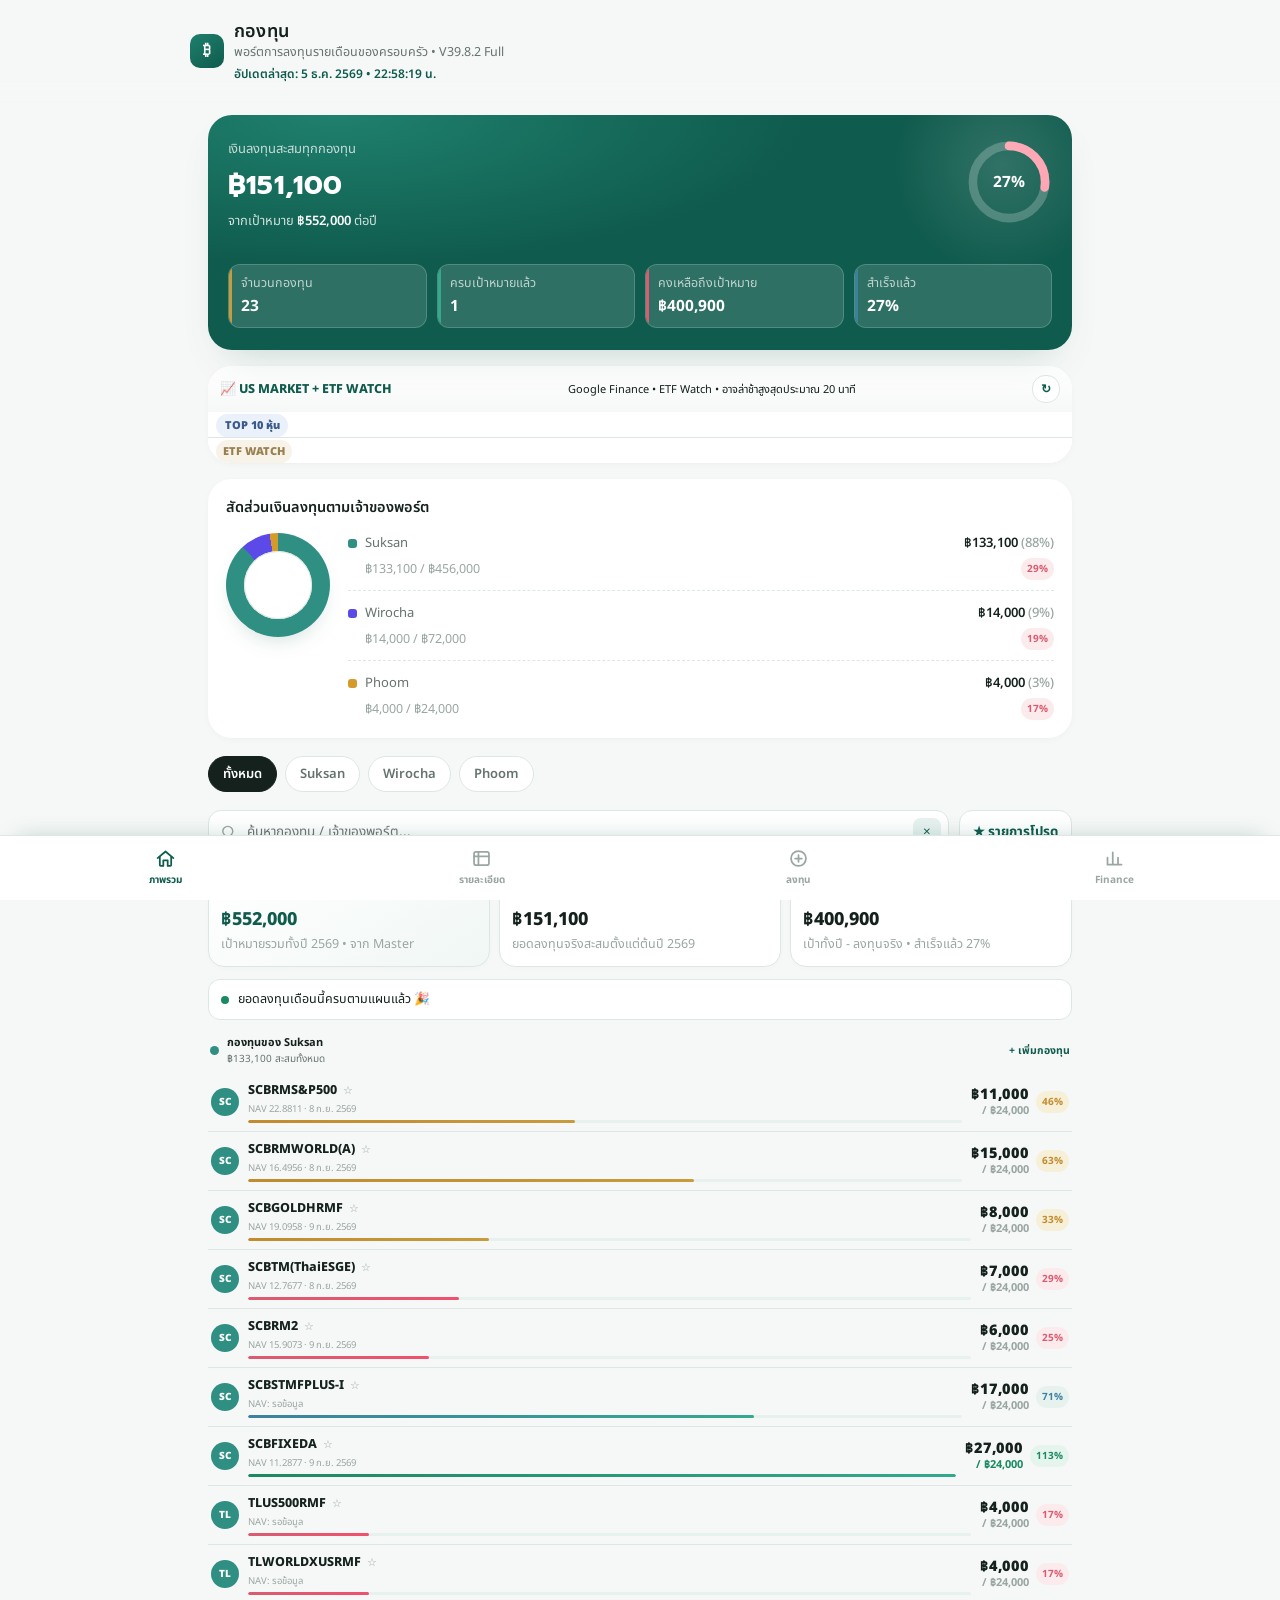
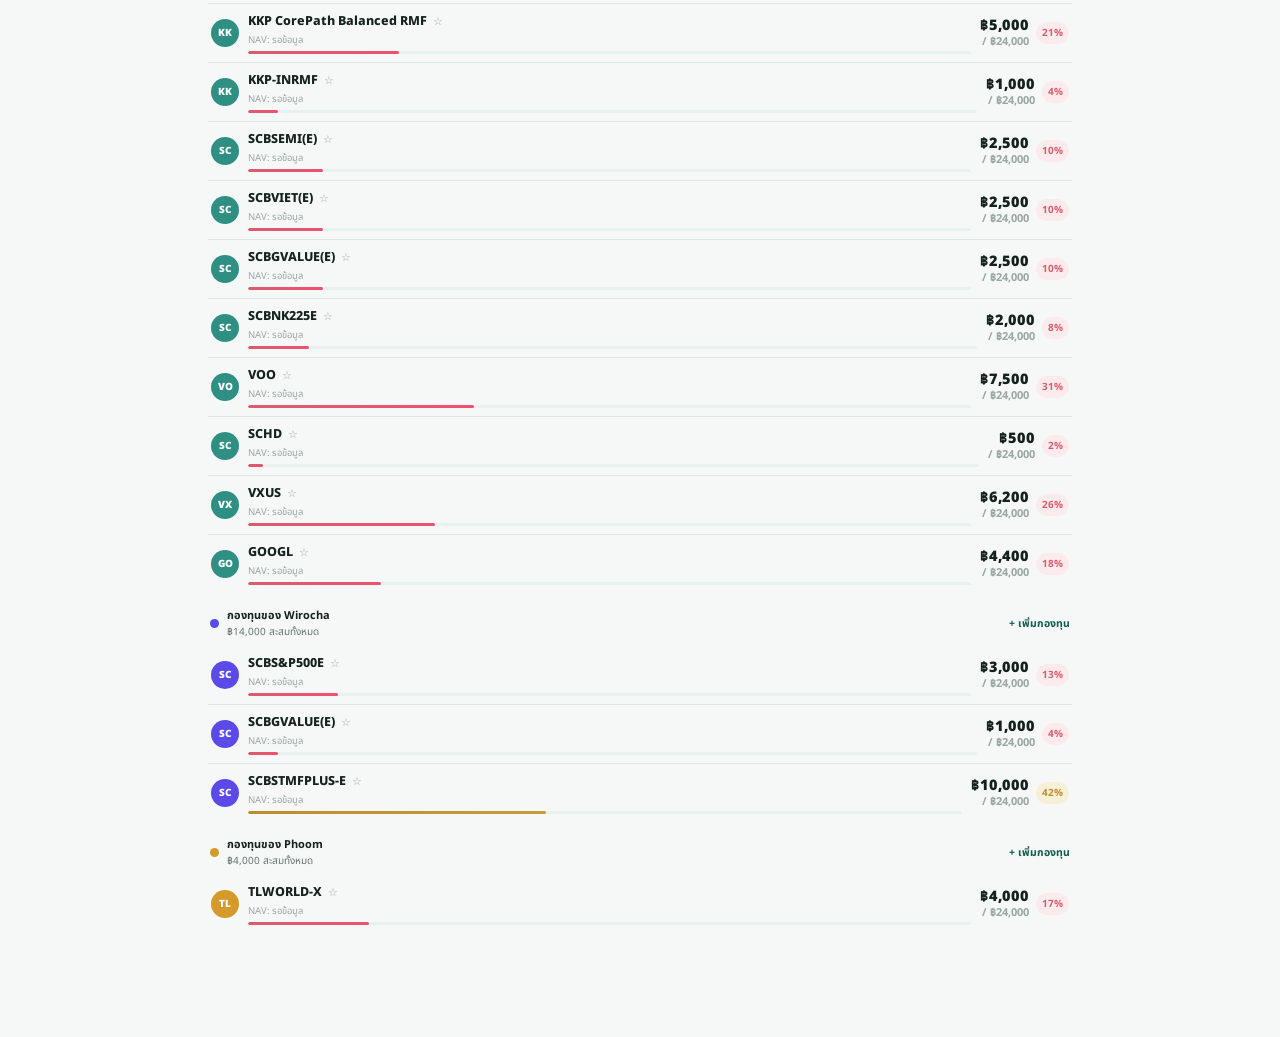
==== index.html @ d5d7ce83 "Add files via upload" ====
<!DOCTYPE html>
<html lang="th">
<head>
<meta charset="UTF-8">
<meta name="viewport" content="width=device-width, initial-scale=1, viewport-fit=cover">
<title>My Family Funds — DCA Portfolio V22</title>
<meta name="theme-color" content="#0F5B4D">
<link rel="manifest" href="manifest.json">
<link rel="apple-touch-icon" href="icon-192.png">
<link rel="icon" href="icon-192.png">
<link rel="preconnect" href="https://fonts.googleapis.com">
<link href="https://fonts.googleapis.com/css2?family=Prompt:wght@400;500;600;700&family=Noto+Sans+Thai:wght@400;500;600&display=swap" rel="stylesheet">
<script src="https://accounts.google.com/gsi/client" async defer></script>
<style>
  :root{
    --bg:#F6F8F7;
    --surface:#FFFFFF;
    --ink:#14211D;
    --ink-soft:#66736E;
    --ink-faint:#9AA6A1;
    --primary:#0F5B4D;
    --primary-light:#1F806D;
    --primary-soft:#E7F2EF;
    --positive:#1B8A62;
    --positive-soft:#E5F4ED;
    --warning:#E8A33D;
    --warning-soft:#FBF0DE;
    --danger:#F0506E;
    --line:#DDE7E3;
    --teal:#2C8A78;
    --amber:#C18B2E;
    --coral:#D95C70;
    --sky:#3B82A0;
    --gold:#C89B3C;
    --mint:#35A98E;
    --gold-soft:#F7F0D9;
    --radius-s:10px;
    --radius-m:16px;
    --radius-l:24px;
    --shadow-hero: 0 18px 40px -20px rgba(15,91,77,0.25);
  }
  *{box-sizing:border-box;}
  html,body{margin:0;padding:0;}
  body{
    background:var(--bg);
    color:var(--ink);
    font-family:'Noto Sans Thai','Prompt',sans-serif;
    -webkit-font-smoothing:antialiased;
    padding-bottom:84px;
  }
  h1,h2,h3,.num{font-family:'Prompt','Noto Sans Thai',sans-serif;}
  button{font-family:inherit;}
  input{font-family:inherit;}

  /* ---------- topbar ---------- */
  .topbar{
    position:sticky; top:0; z-index:30;
    background:linear-gradient(180deg,var(--bg) 80%, rgba(245,244,250,0));
    padding:18px 18px 6px;
  }
  .brand{
    display:flex; align-items:center; justify-content:space-between; gap:10px; margin-bottom:14px;
  }
  .brand-left{ display:flex; align-items:center; gap:10px; }
  .sync-btn{
    display:flex; align-items:center; gap:6px; border:1px solid var(--line); background:var(--surface);
    padding:7px 12px; border-radius:999px; font-size:12.5px; font-weight:600; color:var(--ink-soft);
    cursor:pointer; flex:none;
  }
  .sync-dot{ width:7px; height:7px; border-radius:50%; background:var(--ink-faint); flex:none; }
  .sync-dot.connected{ background:var(--positive); }
  .sync-dot.syncing{ background:var(--gold); animation:syncpulse 1s infinite; }
  @keyframes syncpulse{ 0%,100%{opacity:1;} 50%{opacity:.25;} }
  .brand-mark{
    width:34px;height:34px;border-radius:10px;
    background:linear-gradient(145deg,var(--primary-light),var(--primary));
    display:flex;align-items:center;justify-content:center;
    color:#fff; font-weight:700; font-size:15.5px;
  }
  .brand-name{font-size:18px;font-weight:600;letter-spacing:.2px;}
  .last-updated{font-size:12px;color:var(--primary);font-weight:600;margin-top:3px;}
  .brand-sub{font-size:12.5px;color:var(--ink-soft);margin-top:-2px;}

  /* ---------- bottom nav (replaces old top tabs + FAB) ---------- */
  .bottom-nav{
    position:fixed; left:0; right:0; bottom:0; z-index:45;
    display:grid; grid-template-columns:1fr 1fr 1fr 1fr;
    align-items:center; gap:2px;
    background:var(--surface); border-top:1px solid var(--line);
    padding:7px 8px calc(7px + env(safe-area-inset-bottom));
    box-shadow:0 -10px 26px -18px rgba(15,91,77,.4);
  }
  .bn-item{
    display:flex; flex-direction:column; align-items:center; gap:3px;
    border:none; background:transparent; color:var(--ink-faint);
    font-size:10px; font-weight:700; padding:5px 2px; border-radius:12px;
    cursor:pointer; transition:color .15s ease;
  }
  .bn-item.active{ color:var(--primary); }
  .bn-ico{width:21px;height:21px;}

  main{padding:6px 18px 20px;}
  section[hidden]{display:none !important;}

  /* ---------- hero ---------- */
  .hero{
    background:radial-gradient(120% 140% at 15% 0%, #1F806D 0%, var(--primary) 46%, #0F5B4D 100%);
    border-radius:var(--radius-l);
    padding:24px 20px 22px;
    color:#fff;
    box-shadow:var(--shadow-hero);
    position:relative;
    overflow:hidden;
    margin-top:6px;
  }
  .hero::after{
    content:"";
    position:absolute; right:-40px; top:-60px; width:220px; height:220px;
    border-radius:50%; background:radial-gradient(circle, rgba(255,255,255,.14), rgba(255,255,255,0) 70%);
  }
  .hero-top{display:flex; justify-content:space-between; align-items:flex-start; gap:14px;}
  .hero-label{font-size:13px; color:rgba(255,255,255,.75); margin:0 0 6px;}
  .hero-amount{font-size:27px; font-weight:700; letter-spacing:.2px; margin:0;}
  .hero-target{font-size:13px; color:rgba(255,255,255,.8); margin-top:6px;}
  .hero-target b{color:#fff; font-weight:600;}

  .gauge{ position:relative; width:86px; height:86px; flex:none; }
  .gauge svg{ width:100%; height:100%; transform:rotate(-90deg); }
  .gauge-pct{
    position:absolute; inset:0; display:flex; align-items:center; justify-content:center;
    font-size:15.5px; font-weight:700; color:#fff;
  }

  .hero-bottom{
    display:flex; gap:10px; margin-top:20px; flex-wrap:wrap;
  }
  .hero-chip{
    background:rgba(255,255,255,.13); border:1px solid rgba(255,255,255,.18);
    border-radius:12px; padding:9px 12px; flex:1; min-width:96px;
    position:relative; overflow:hidden;
  }
  .hero-chip::before{
    content:""; position:absolute; left:0; top:0; bottom:0; width:3px;
  }
  .hero-chip:nth-child(1)::before{ background:var(--gold); }
  .hero-chip:nth-child(2)::before{ background:var(--mint); }
  .hero-chip:nth-child(3)::before{ background:var(--coral); }
  .hero-chip:nth-child(4)::before{ background:var(--sky); }
  .hero-chip .k{font-size:12.5px; color:rgba(255,255,255,.7);}
  .hero-chip .v{font-size:15.5px; font-weight:700; margin-top:2px;}

  /* ---------- allocation donut ---------- */
  .panel{
    background:var(--surface); border-radius:var(--radius-l);
    padding:18px; margin-top:16px; box-shadow:0 2px 14px -8px rgba(34,28,53,.14);
  }
  .panel-title{font-size:14.5px; font-weight:600; margin:0 0 14px;}
  .alloc-row{ display:flex; align-items:flex-start; gap:18px; }
  .donut{ width:104px; height:104px; border-radius:50%; flex:none; position:relative;
    box-shadow:0 10px 24px -12px rgba(15,91,77,.28);}
  .donut::before{
    content:""; position:absolute; inset:18px; border-radius:50%; background:var(--surface);
    box-shadow:inset 0 0 0 1px var(--line);
  }
  .legend{flex:1; display:flex; flex-direction:column; gap:12px;}
  .legend-item{display:flex; flex-direction:column; gap:5px; font-size:13px;}
  .legend-item:not(:last-child){ padding-bottom:10px; border-bottom:1px dashed var(--line); }
  .legend-row{ display:flex; align-items:center; gap:8px; }
  .legend-dot{width:9px;height:9px;border-radius:3px;flex:none;}
  .legend-name{flex:1; color:var(--ink-soft);}
  .legend-val{font-weight:600;}
  .legend-sub{ display:flex; align-items:center; justify-content:space-between; gap:8px; padding-left:17px; }
  .legend-sub span:first-child{ font-size:12.5px; color:var(--ink-faint); }

  /* ---------- owner filter pills ---------- */
  .filters{ display:flex; gap:8px; margin-top:18px; overflow-x:auto; padding-bottom:2px;}
  .pill{
    border:1px solid var(--line); background:var(--surface); color:var(--ink-soft);
    padding:7px 14px; border-radius:999px; font-size:13px; font-weight:600;
    white-space:nowrap; cursor:pointer;
  }
  .pill.active{ background:var(--ink); color:#fff; border-color:var(--ink);}

  /* ---------- owner group ---------- */
  .owner-group{ margin-top:14px; }
  .owner-head{
    display:flex; align-items:center; justify-content:space-between; margin-bottom:6px;
    padding-left:2px;
  }
  .owner-title{display:flex; align-items:center; gap:8px;}
  .owner-dot{width:9px;height:9px;border-radius:50%;}
  .owner-name{font-size:11px; font-weight:700;}
  .owner-total{font-size:10px; color:var(--ink-soft);}
  .add-fund-link{
    border:none; background:none; color:var(--primary); font-size:10.5px; font-weight:700;
    cursor:pointer; padding:4px 2px;
  }

  .fund-row{
    display:flex; align-items:center; gap:9px;
    padding:8px 3px; border-bottom:1px solid var(--line);
    cursor:pointer;
  }
  .fund-row:last-child{ border-bottom:0; }
  .fund-row-badge{
    width:28px; height:28px; border-radius:50%; flex:0 0 auto;
    display:flex; align-items:center; justify-content:center;
    font-size:10px; font-weight:900; color:#fff;
  }
  .fund-row-body{ flex:1; min-width:0; }
  .fund-row-line1{ display:flex; align-items:center; gap:3px; }
  .fund-row-name{
    font-size:12.5px; font-weight:800; color:var(--ink);
    white-space:nowrap; overflow:hidden; text-overflow:ellipsis;
  }
  .fund-row-line1 .favorite-btn{ font-size:11px; padding:0 0 0 3px; }
  .fund-row-nav{
    font-size:9.5px; color:var(--ink-faint); margin-top:2px;
    white-space:nowrap; overflow:hidden; text-overflow:ellipsis;
  }
  .fund-bar-track{ height:3px; background:var(--primary-soft); border-radius:4px; margin-top:4px; overflow:hidden;}
  .fund-bar-fill{ height:100%; border-radius:4px; background:linear-gradient(90deg,var(--coral),var(--coral)); transition:width .3s ease;}
  .fund-bar-fill.low{ background:linear-gradient(90deg,var(--coral),#F0506E); }
  .fund-bar-fill.mid{ background:linear-gradient(90deg,var(--amber),var(--gold)); }
  .fund-bar-fill.high{ background:linear-gradient(90deg,var(--sky),var(--mint)); }
  .fund-bar-fill.met{ background:linear-gradient(90deg,var(--positive),var(--mint)); }
  .fund-row-right{ flex:0 0 auto; display:flex; align-items:center; gap:7px; }
  .fund-row-nums{ display:flex; flex-direction:column; align-items:flex-end; line-height:1.2; }
  .fund-row-actual{ font-size:14.5px; font-weight:900; color:var(--ink); white-space:nowrap; }
  .fund-row-target{ font-size:11px; font-weight:700; color:var(--ink-faint); white-space:nowrap; }
  .fund-row-target.met{ color:var(--positive); }
  .fund-row .pct-chip{ flex:0 0 auto; }
  .pct-chip{
    font-size:10px; font-weight:700; padding:3px 6px; border-radius:999px;
  }
  .pct-chip.low{ background:#FCEBED; color:var(--coral); }
  .pct-chip.mid{ background:var(--gold-soft); color:#C18B2E; }
  .pct-chip.high{ background:#E7F2EF; color:var(--sky); }
  .pct-chip.met{ background:var(--positive-soft); color:var(--positive); }

  .empty-state{
    text-align:center; padding:34px 10px; color:var(--ink-soft); font-size:13.5px;
  }

  /* ---------- (old floating FAB removed — see .bn-fab in bottom nav) ---------- */

  /* ---------- modal ---------- */
  .modal-overlay{
    position:fixed; inset:0; background:rgba(34,28,53,.5); z-index:50;
    display:flex; align-items:flex-end; justify-content:center;
    backdrop-filter:blur(2px);
  }
  .modal-overlay[hidden]{display:none;}
  .modal-sheet{
    background:var(--surface); width:100%; max-width:460px;
    border-radius:22px 22px 0 0; padding:22px 20px 26px;
    animation:slideup .22s ease;
  }
  @keyframes slideup{ from{transform:translateY(24px); opacity:0;} to{transform:translateY(0); opacity:1;} }
  .modal-title{font-size:17px; font-weight:700; margin:0 0 4px;}
  .modal-sub{font-size:13px; color:var(--ink-soft); margin:0 0 18px;}
  .field{ margin-bottom:14px; }
  .field label{ display:block; font-size:13px; font-weight:600; color:var(--ink-soft); margin-bottom:6px;}
  .field select, .field input{
    width:100%; padding:11px 12px; border-radius:12px; border:1px solid var(--line);
    background:#FBFAFE; font-size:14.5px; color:var(--ink);
  }
  .field select:focus, .field input:focus{ outline:2px solid var(--primary-light); outline-offset:1px;}
  .field-row{ display:flex; gap:10px; }
  .field-row .field{ flex:1; }
  .toggle-owner{ font-size:12.5px; color:var(--primary); background:none; border:none; cursor:pointer; margin-top:6px;}
  .modal-actions{ display:flex; gap:10px; margin-top:6px; }
  .btn{
    flex:1; padding:13px; border-radius:12px; border:none; font-size:14.5px; font-weight:700; cursor:pointer;
  }
  .btn-primary{ background:var(--primary); color:#fff; }
  .btn-ghost{ background:var(--primary-soft); color:var(--primary); }

  /* ---------- table view ---------- */
  .table-toolbar{
    display:flex; flex-direction:column; align-items:stretch; margin:4px 0 10px; gap:8px;
  }
  .table-toolbar h2{font-size:17px; margin:0; line-height:1.25;}
  .table-toolbar-actions{ display:flex; gap:5px; width:100%; }
  .table-toolbar-actions .sync-btn,
  .table-toolbar-actions .export-btn{
    flex:1 1 0; min-width:0; justify-content:center;
    padding:7px 3px; font-size:10.5px; white-space:nowrap;
    overflow:hidden; text-overflow:ellipsis;
  }
  .export-btn{
    background:var(--ink); color:#fff; border:none; padding:9px 14px; border-radius:10px;
    font-size:13px; font-weight:600; cursor:pointer; display:flex; align-items:center; gap:6px;
  }
  /* ---------- responsive investment table ---------- */
  .table-scroll-wrap{
    position:relative;
    min-width:0;
    width:100%;
  }
  .table-scroll{
    overflow:auto;
    position:relative;
    max-height:calc(100vh - 190px);
    min-height:180px;
    background:var(--surface);
    border:1px solid var(--line);
    border-radius:var(--radius-m);
    box-shadow:0 2px 14px -8px rgba(34,28,53,.14);
    -webkit-overflow-scrolling:touch;
    overscroll-behavior:contain;
    scrollbar-gutter:stable both-edges;
  }
  .table-scroll::-webkit-scrollbar{width:12px;height:12px;}
  .table-scroll::-webkit-scrollbar-track{background:#F1F5F3;border-radius:999px;}
  .table-scroll::-webkit-scrollbar-thumb{background:#9DBAB2;border-radius:999px;border:3px solid #F1F5F3;}
  table{
    border-collapse:separate;
    border-spacing:0;
    width:100%;
    min-width:960px;
    font-size:13px;
  }
  thead{
    position:sticky;
    top:0;
    z-index:11;
  }
  thead th{
    position:sticky;
    top:0;
    z-index:12;
    background:var(--surface);
    font-weight:600;
    color:var(--ink-soft);
    font-size:12.5px;
    text-align:right;
    padding:10px 8px;
    border-bottom:2px solid var(--line);
    white-space:nowrap;
  }
  thead th:first-child{
    text-align:left;
    position:sticky;
    left:0;
    top:0;
    z-index:15;
    background:var(--surface);
    box-shadow:1px 0 0 var(--line);
  }
  tbody td{
    padding:7px 8px;
    border-bottom:1px solid var(--line);
    text-align:right;
    white-space:nowrap;
    background:var(--surface);
  }
  tbody td:first-child{
    text-align:left;
    position:sticky;
    left:0;
    z-index:8;
    background:var(--surface);
    font-weight:500;
    box-shadow:1px 0 0 var(--line);
  }
  .group-row td{
    background:var(--teal);
    color:#fff;
    font-weight:700;
    font-size:13px;
    padding:9px 10px;
  }
  .group-row td:first-child{
    position:sticky;
    left:0;
    z-index:9;
    background:var(--teal);
    box-shadow:1px 0 0 rgba(255,255,255,.15);
  }
  .group-row{ background:var(--primary); }
  .cell-input{
    width:56px; text-align:right; border:1px solid transparent; background:transparent;
    border-radius:6px; padding:5px 4px; font-size:13px; color:var(--ink);
  }
  .cell-input:hover{ border-color:var(--line); }
  .cell-input:focus{ border-color:var(--primary-light); outline:none; background:var(--primary-soft); }
  .target-input{ width:64px; font-weight:600;}
  .actual-cell{ font-weight:700; }
  .badge{ font-size:12.5px; font-weight:700; padding:4px 9px; border-radius:999px; display:inline-block;}
  .badge-met{ background:var(--positive-soft); color:var(--positive); }
  .badge-warn{ background:var(--warning-soft); color:var(--warning); }
  .badge-none{ background:var(--bg); color:var(--ink-faint); }
  .row-del{ border:none; background:none; color:var(--ink-faint); cursor:pointer; font-size:13.5px;}
  .row-del:hover{ color:var(--danger); }
  .fund-name-cell{ cursor:pointer; color:var(--primary); text-decoration:underline; text-decoration-color:var(--primary-soft); text-underline-offset:2px; }

  .toast{
    position:fixed; left:50%; bottom:96px; transform:translateX(-50%) translateY(20px);
    background:var(--ink); color:#fff; padding:11px 18px; border-radius:12px; font-size:13px;
    opacity:0; pointer-events:none; transition:all .25s ease; z-index:60;
  }
  .toast.show{ opacity:1; transform:translateX(-50%) translateY(0); }

  @media (min-width:720px){
    main{ max-width:900px; margin:0 auto; }
    .topbar{ padding-left:calc(50% - 450px); padding-right:calc(50% - 450px); }
  }

  .yearbar{
    display:flex;
    align-items:center;
    flex-wrap:nowrap;
    gap:6px;
    width:100%;
    margin:0 0 10px;
    padding:8px 10px;
    background:#fff;
    border:1px solid var(--line);
    border-radius:12px;
    position:relative;
  }
  .year-title{font-size:13.5px;font-weight:700;color:var(--ink-soft);margin-right:2px;white-space:nowrap;flex:0 0 auto}
  .year-select{border:1px solid var(--line);border-radius:9px;padding:6px 8px;background:#fff;font-weight:800;color:var(--ink);font-size:13px;min-width:76px;flex:1 1 auto}
  .year-nav,.year-add{border:1px solid var(--line);background:#fff;border-radius:9px;padding:6px 9px;cursor:pointer;font-weight:700;color:var(--ink);font-size:13px;white-space:nowrap;flex:0 0 auto}
  .year-add{color:var(--primary);border-color:var(--primary-soft)}

/* ===== V4 FUND DETAIL — PURPLE / WHITE 3D-LITE EXPERIENCE ===== */
.fund-row{cursor:pointer;}
.fund-detail-overlay{
  position:fixed;inset:0;
  background:rgba(15,91,77,.12);
  backdrop-filter:blur(10px);
  z-index:70;display:flex;align-items:flex-end;justify-content:center;
}
.fund-detail-overlay[hidden]{display:none}
.fund-detail-sheet{
  width:100%;max-width:760px;max-height:92vh;overflow:auto;
  background:
    radial-gradient(120% 70% at 0% 0%, #EAF5F1 0%, rgba(241,235,255,0) 55%),
    linear-gradient(180deg,#FFFFFF 0%,#FCFEFD 100%);
  border:1px solid #D8E8E2;
  border-radius:28px 28px 0 0;
  box-shadow:0 -24px 70px rgba(15,91,77,.18),0 10px 35px rgba(34,28,53,.10);
  padding:18px 16px 30px;
}
.fund-detail-close{
  float:right;border:1px solid #DDE7E3;background:#E7F2EF;color:var(--primary);
  border-radius:12px;width:38px;height:38px;font-size:20px;cursor:pointer;
  box-shadow:0 4px 12px rgba(15,91,77,.08);
}
.detail-owner{font-size:12.5px;color:var(--primary);margin-top:4px;font-weight:600}
.detail-name{font-size:21.5px;font-weight:800;color:var(--ink);margin:8px 48px 2px 0;line-height:1.25}
.detail-year{font-size:12.5px;color:var(--ink-soft)}
.detail-kpis{display:grid;grid-template-columns:repeat(3,1fr);gap:8px;margin-top:16px}
.detail-kpi{
  background:linear-gradient(145deg,#FFFFFF,#F0F7F4);
  border:1px solid #DCEAE5;border-radius:16px;padding:12px;
  box-shadow:0 8px 18px -14px rgba(15,91,77,.28);
}
.detail-kpi .k{font-size:12px;color:var(--ink-soft)}
.detail-kpi .v{font-size:17px;font-weight:800;color:var(--ink);margin-top:4px}
.detail-progress{
  margin-top:12px;background:#FFFFFF;border:1px solid #DCEAE5;border-radius:16px;padding:12px;
  box-shadow:0 8px 18px -14px rgba(75,46,158,.35);
}
.detail-progress-head{display:flex;justify-content:space-between;color:var(--ink-soft);font-size:12.5px;margin-bottom:8px}
.detail-track{height:9px;background:#E6F0ED;border-radius:99px;overflow:hidden}
.detail-fill{height:100%;border-radius:99px;background:linear-gradient(90deg,#1F806D,#58B49E)}
.detail-chart-card{
  margin-top:14px;background:#FFFFFF;border:1px solid #DCEAE5;border-radius:20px;padding:14px;
  box-shadow:0 8px 20px -15px rgba(15,91,77,.20);
}
.detail-chart-title{font-size:13.5px;font-weight:700;color:var(--ink);margin-bottom:10px}
.detail-chart{height:210px;position:relative}
.detail-chart svg{width:100%;height:100%;overflow:visible}
.chart-grid{stroke:#E0EBE7;stroke-width:1}
.chart-area{fill:rgba(124,92,252,.10)}
.chart-line{fill:none;stroke:#1F806D;stroke-width:3;stroke-linecap:round;stroke-linejoin:round}
.chart-point{fill:#fff;stroke:#1F806D;stroke-width:2}
.chart-label{fill:#78857F;font-size:11px}
.chart-value{fill:#0F5B4D;font-size:11px;font-weight:700;paint-order:stroke;stroke:#fff;stroke-width:3px;stroke-linejoin:round}
.chart-unit{float:right;font-size:12px;font-weight:500;color:#78857F}
.detail-chart-legend{font-size:12px;color:#66736E;margin:-4px 0 3px}
.detail-chart-legend i{display:inline-block;width:20px;border-top:3px solid #1F806D;vertical-align:middle;margin-right:5px}
.detail-chart{height:260px;position:relative}
.detail-chart svg{width:100%;height:100%;overflow:visible}
.chart-axis{stroke:#D2DFDA;stroke-width:1}
.chart-axis-title,.chart-axis-y,.chart-axis-x{fill:#6E7C76;font-size:12px}
.chart-axis-y{font-size:12px;font-weight:600}
.chart-axis-x{font-size:12px}
.chart-grid{stroke:#DCE8E3;stroke-width:1;stroke-dasharray:3 4}
.chart-area{fill:rgba(124,92,252,.10)}
.chart-line{fill:none;stroke:#1F806D;stroke-width:3;stroke-linecap:round;stroke-linejoin:round}
.chart-cum-line{stroke:#22A995}
.chart-point{fill:#fff;stroke:#1F806D;stroke-width:2}
.chart-point-cum{stroke:#22A995}
.chart-value{fill:#0F5B4D;font-size:12px;font-weight:700;paint-order:stroke;stroke:#fff;stroke-width:3px;stroke-linejoin:round}
.target-line{stroke:#C18B2E;stroke-width:2;stroke-dasharray:7 5}
.target-label{fill:#9A6C20;font-size:12px;font-weight:700}
.detail-months{display:grid;grid-template-columns:repeat(4,1fr);gap:7px;margin-top:12px}
.detail-month{
  background:#F7FBF9;border:1px solid #DFEBE6;border-radius:12px;padding:9px;
  box-shadow:0 4px 12px -10px rgba(75,46,158,.35);
}
.detail-month.current{border-color:var(--primary);background:var(--primary-soft);}
.detail-month .m{font-size:12px;color:#78857F}
.detail-month input.detail-month-input{
  width:100%;border:none;background:transparent;padding:0;margin-top:3px;
  font-size:13px;font-weight:700;color:var(--ink);font-family:inherit;outline:none;
  -moz-appearance:textfield;
}
.detail-month input.detail-month-input::-webkit-outer-spin-button,
.detail-month input.detail-month-input::-webkit-inner-spin-button{-webkit-appearance:none;margin:0;}
.detail-month input.detail-month-input:focus{color:var(--primary);}
@media(max-width:520px){
  .detail-kpis{grid-template-columns:1fr 1fr}
  .detail-kpi:last-child{grid-column:1/-1}
  .detail-months{grid-template-columns:repeat(3,1fr)}
}



/* ===== V7 SMART UX ===== */
.smart-tools{display:grid;grid-template-columns:1fr auto;gap:10px;margin-top:16px}
.search-box{position:relative}.search-box input{width:100%;padding:11px 40px 11px 38px;border:1px solid var(--line);border-radius:13px;background:var(--surface);font-size:13.5px;color:var(--ink)}
.search-box svg{position:absolute;left:12px;top:50%;transform:translateY(-50%);width:17px;color:var(--ink-faint)}
.search-clear{position:absolute;right:8px;top:50%;transform:translateY(-50%);border:none;background:var(--primary-soft);color:var(--primary);border-radius:8px;width:28px;height:28px;cursor:pointer}
.tool-btn{border:1px solid var(--line);background:var(--surface);color:var(--primary);border-radius:13px;padding:0 13px;font-weight:700;cursor:pointer}
.summary-grid{display:grid;grid-template-columns:repeat(3,1fr);gap:9px;margin-top:16px}.summary-card{background:var(--surface);border:1px solid var(--line);border-radius:16px;padding:12px;box-shadow:0 2px 12px -8px rgba(15,91,77,.14)}
.summary-card .s-k{font-size:12.5px;color:var(--ink-soft)}.summary-card .s-v{font-size:18px;font-weight:800;margin-top:4px}.summary-card .s-sub{font-size:12.5px;color:var(--ink-faint);margin-top:2px}
.summary-card.action{border-color:#DDE7E3;background:linear-gradient(145deg,#fff,#F0F7F4)}.summary-card.action .s-v{color:var(--primary)}
.notice-list{margin-top:12px;display:flex;flex-direction:column;gap:7px}.notice{display:flex;align-items:center;gap:9px;padding:10px 12px;border-radius:12px;background:var(--surface);border:1px solid var(--line);font-size:12.5px}.notice .dot{width:8px;height:8px;border-radius:50%;flex:none}.notice.warn .dot{background:var(--warning)}.notice.ok .dot{background:var(--positive)}
.favorite-btn{border:none;background:transparent;color:var(--ink-faint);font-size:15.5px;line-height:1;cursor:pointer;padding:2px 0 2px 6px}.favorite-btn.active{color:#C89B3C}
.fund-actions{display:flex;align-items:center;gap:5px}.fund-status{font-size:12px;color:var(--ink-soft);margin-top:0;margin-left:8px}
.detail-actions{display:flex;gap:8px;margin-top:12px}.detail-action-btn{flex:1;border:1px solid var(--line);background:var(--surface);color:var(--primary);border-radius:11px;padding:10px;font-weight:700;cursor:pointer}
.history-list{display:flex;flex-direction:column;gap:7px;margin-top:10px}.history-item{display:grid;grid-template-columns:1fr auto auto;gap:8px;align-items:center;padding:10px 11px;background:var(--surface);border:1px solid var(--line);border-radius:12px}.history-date{font-size:12.5px;color:var(--ink-soft)}.history-note{font-size:12px;color:var(--ink-faint)}.history-amt{font-weight:800;font-size:13.5px}.history-actions{display:flex;gap:4px}.history-actions button{border:none;background:var(--primary-soft);color:var(--primary);border-radius:7px;width:28px;height:28px;cursor:pointer}.history-note-text{font-size:12.5px;color:var(--ink);margin-top:4px;line-height:1.45;word-break:break-word}.history-note-empty{font-size:12px;color:var(--ink-faint);margin-top:4px;font-style:italic}.note-field textarea{width:100%;min-height:74px;resize:vertical;border:1px solid var(--line);border-radius:12px;padding:10px 12px;font:inherit;font-size:13px;background:var(--surface);color:var(--ink);outline:none}.note-field textarea:focus{border-color:var(--primary);box-shadow:0 0 0 3px rgba(104,189,178,.10)}.history-help{font-size:12px;color:var(--ink-faint);margin-top:3px}
.sheet-connect-box{background:linear-gradient(145deg,#F0F7F4,#fff);border:1px solid #D7E7E1;border-radius:16px;padding:13px;margin-top:12px}.sheet-status{font-size:12.5px;color:var(--ink-soft);line-height:1.5;margin-top:6px}.setup-note{font-size:12.5px;color:var(--ink-faint);line-height:1.5;margin-top:7px}
.quick-month{display:flex;align-items:center;justify-content:space-between;gap:8px;padding:10px 12px;border-radius:12px;background:var(--primary-soft);margin-top:9px;font-size:12.5px}.quick-month b{color:var(--primary)}
@media(max-width:650px){.summary-grid{grid-template-columns:1fr 1fr}.summary-card:last-child{grid-column:1/-1}.tool-btn{padding:0 10px}}


.market-panel{overflow:hidden;padding:0}.market-ticker-head{display:flex;align-items:center;justify-content:space-between;gap:10px;padding:9px 12px;border-bottom:1px solid var(--border);background:linear-gradient(180deg,#fff,#F6F8F7)}.market-ticker-title{font-size:12.5px;font-weight:800;color:var(--primary);white-space:nowrap}.market-subtitle{font-size:11px;color:var(--muted);white-space:nowrap;overflow:hidden;text-overflow:ellipsis}.market-ticker-wrap{position:relative;overflow:hidden;width:100%;background:#fff}.market-ticker-row{position:relative;overflow:hidden;width:100%;border-bottom:1px solid #DDE7E3}.market-ticker-row:last-child{border-bottom:0}.market-ticker-row:before,.market-ticker-row:after{content:'';position:absolute;top:0;bottom:0;width:34px;z-index:2;pointer-events:none}.market-ticker-row:before{left:0;background:linear-gradient(90deg,#fff,transparent)}.market-ticker-row:after{right:0;background:linear-gradient(270deg,#fff,transparent)}.market-ticker-track{display:flex;width:max-content;will-change:transform}.market-ticker-track.stocks{animation:marketTickerStock 34s linear infinite}.market-ticker-track.etfs{animation:marketTickerStock 34s linear infinite}.market-ticker-wrap:hover .market-ticker-track,.market-ticker-wrap:active .market-ticker-track{animation-play-state:paused}.market-ticker-item{display:inline-flex;align-items:center;gap:7px;padding:8px 18px;border-right:1px solid #DDE7E3;white-space:nowrap;font-size:13px}.market-ticker-item .ticker{font-weight:900;color:var(--primary);font-size:13.5px}.market-ticker-item .group{font-size:11px;font-weight:800;color:#66736E;background:#E7F2EF;border-radius:999px;padding:2px 5px}.market-ticker-item .name{color:var(--muted);font-size:12px;max-width:125px;overflow:hidden;text-overflow:ellipsis}.market-ticker-item .price{font-weight:800;font-variant-numeric:tabular-nums}.market-ticker-item .chg{font-weight:800;font-variant-numeric:tabular-nums}.market-ticker-item.up .chg{color:#1B8A62}.market-ticker-item.down .chg{color:#D95C70}.market-ticker-item.na .price,.market-ticker-item.na .chg{color:var(--muted)}.market-ticker-item .dot{width:5px;height:5px;border-radius:50%;background:#9AA6A1;flex:0 0 auto}.market-ticker-item.up .dot{background:#1B8A62}.market-ticker-item.down .dot{background:#D95C70}.market-row-label{display:inline-flex;align-items:center;justify-content:center;min-width:72px;padding:3px 7px;margin:0 5px 0 8px;border-radius:999px;font-size:11px;font-weight:900;background:#E7F2EF;color:var(--primary);position:relative;z-index:3}.market-row-label.etf{background:#F7F3E9;color:#9A8050}.market-row-label.stock{background:#EAF1FB;color:#3A5A8C}@keyframes marketTickerStock{from{transform:translateX(0)}to{transform:translateX(-50%)}}@media(prefers-reduced-motion:reduce){.market-ticker-track{animation:none}}@media(max-width:560px){.market-ticker-head{padding:8px 10px}.market-ticker-item{padding:8px 12px;font-size:12.5px}.market-ticker-item .name{display:none}.market-ticker-item .group{font-size:10.5px}.market-ticker-item .ticker{font-size:13px}.market-row-label{min-width:58px;font-size:10.5px;margin-left:5px}}
.finance-toolbar{display:flex;justify-content:space-between;align-items:center;gap:10px;margin-bottom:12px;flex-wrap:wrap}.finance-toolbar .sub{font-size:12.5px;color:var(--ink-faint)}
.finance-list-head{display:grid;grid-template-columns:1fr 76px 100px;gap:6px;padding:2px 12px 8px;font-size:12px;color:var(--ink-faint)}.finance-list-head .fsort{background:none;border:none;padding:0;font:inherit;font-size:12px;font-weight:800;color:inherit;display:flex;align-items:center;gap:3px;cursor:pointer}.finance-list-head .fsort:nth-child(2),.finance-list-head .fsort:nth-child(3){justify-content:flex-end}.finance-list-head .fsort.active{color:var(--primary)}.finance-list-head .fsort-arrow{font-size:11px}.finance-list{background:var(--surface);border:1px solid var(--line);border-radius:15px;overflow:hidden;box-shadow:0 2px 12px -8px rgba(15,91,77,.18)}.finance-row{display:grid;grid-template-columns:1fr 76px 100px;align-items:center;gap:6px;padding:11px 12px;border-bottom:1px solid var(--line);cursor:pointer}.finance-row:last-child{border-bottom:0}.finance-row:active{background:var(--primary-soft)}.finance-row-id{display:flex;align-items:center;gap:9px;min-width:0}.finance-badge{width:32px;height:32px;border-radius:50%;flex:0 0 auto;display:flex;align-items:center;justify-content:center;font-size:12px;font-weight:900;color:#fff}.finance-row-text{min-width:0}.finance-row-symbol{font-weight:900;font-size:13.5px;color:var(--ink)}.finance-row-name{font-size:12px;color:var(--ink-faint);white-space:nowrap;overflow:hidden;text-overflow:ellipsis;max-width:100%}.finance-row-price{text-align:right;font-weight:800;font-size:13px;font-variant-numeric:tabular-nums}.finance-row-price.finance-na{color:var(--ink-faint);font-weight:600}.finance-row-pct{justify-self:end;font-size:12.5px;font-weight:800;padding:4px 8px;border-radius:8px;text-align:center;min-width:66px;font-variant-numeric:tabular-nums}.finance-row-pct.up{background:#E4F6EE;color:#1B8A62}.finance-row-pct.down{background:#FDECEF;color:#D95C70}.finance-row-pct.na{background:#F2F4F3;color:var(--ink-faint)}.finance-section-title{font-size:13.5px;font-weight:900;color:var(--primary);margin:16px 0 8px}.market-manager-list{display:flex;flex-direction:column;gap:7px}.market-manager-row{display:grid;grid-template-columns:70px 1fr 105px 85px 80px 34px;gap:7px;align-items:center;padding:8px;border:1px solid var(--line);border-radius:11px;background:var(--surface)}.market-manager-row input,.market-manager-row select{width:100%;border:1px solid var(--line);border-radius:8px;padding:7px;font:inherit;font-size:12px;background:var(--surface);color:var(--ink)}.market-manager-row .remove{border:none;background:#FDECEF;color:#C24D63;border-radius:8px;height:30px;cursor:pointer}.market-manager-head{display:grid;grid-template-columns:70px 1fr 105px 85px 80px 34px;gap:7px;font-size:11px;color:var(--ink-faint);padding:0 8px}.finance-empty{padding:20px;text-align:center;color:var(--ink-faint);font-size:12.5px}.finance-modal .fund-detail-sheet{max-width:560px}.finance-detail-grid{display:grid;grid-template-columns:1fr 1fr;gap:8px;margin-top:12px}.finance-detail-kpi{padding:10px;border:1px solid var(--line);border-radius:11px;background:var(--surface)}.finance-detail-kpi .k{font-size:11px;color:var(--ink-faint)}.finance-detail-kpi .v{font-size:13.5px;font-weight:800;margin-top:3px}.finance-manager-actions{display:flex;gap:8px;margin-top:10px}.finance-manager-actions .btn{flex:1}.finance-note{font-size:12px;color:var(--ink-faint);line-height:1.5;margin-top:8px}
@media(max-width:650px){.market-manager-row,.market-manager-head{grid-template-columns:62px 1fr 88px 70px 60px 32px}.market-manager-row{padding:6px;gap:5px}.market-manager-head{gap:5px}.finance-detail-grid{grid-template-columns:1fr 1fr}.finance-list-head,.finance-row{grid-template-columns:1fr 64px 84px}.finance-row-name{display:none}}


/* ================= FINANCE V40 COMPACT UI ================= */
.finance-page{margin:0 -2px;padding-bottom:4px}
.finance-head{position:sticky;top:0;z-index:8;background:var(--bg);padding:2px 2px 5px}
.finance-title{font-size:22px;font-weight:950;line-height:1.05;margin-bottom:6px}
.finance-marketline{display:flex;align-items:center;justify-content:space-between;gap:8px}
.finance-market-title{font-size:15px;font-weight:900}
.finance-actions{display:flex;gap:5px;flex:0 0 auto}
.finance-tool{height:29px;padding:0 8px;font-size:11px;border-radius:8px}
.finance-tabs{display:grid;grid-template-columns:repeat(3,1fr);gap:4px;background:#e9efed;border-radius:12px;padding:3px;margin:2px 0 6px;position:sticky;top:53px;z-index:7}
.finance-tab{border:0;background:transparent;padding:7px 4px;border-radius:9px;font-weight:900;color:#61716d;font-size:12px;cursor:pointer}
.finance-tab.active{background:#fff;color:var(--primary);box-shadow:0 2px 8px rgba(35,73,65,.12)}
.finance-list-head{grid-template-columns:minmax(0,1fr) 72px 82px;padding:0 8px 4px;font-size:10px}
.finance-list-head .fsort{font-size:10px}
.finance-list{border-radius:11px}
.finance-scroll{max-height:calc(100vh - 170px);overflow-y:auto;-webkit-overflow-scrolling:touch}
.finance-row{grid-template-columns:minmax(0,1fr) 72px 82px;gap:5px;padding:5px 8px;min-height:42px}
.finance-row-id{gap:7px}
.finance-badge{width:26px;height:26px;font-size:9px}
.finance-row-symbol{font-size:11.5px}
.finance-row-name{font-size:9.5px}
.finance-row-price{font-size:10.5px}
.finance-row-pct{font-size:9.5px;padding:3px 5px;min-width:58px;border-radius:6px}
.finance-manager-sheet{max-width:680px;width:96%;max-height:90vh;overflow:auto}
.finance-manager-headline{display:flex;align-items:center;justify-content:space-between;position:sticky;top:0;background:var(--surface);z-index:5}
.finance-manager-close{position:static}
.finance-manager-tabs{display:grid;grid-template-columns:repeat(3,1fr);gap:4px;background:#e9efed;border-radius:11px;padding:3px;margin:5px 0 7px;position:sticky;top:48px;z-index:4}
.finance-manager-tabs button{border:0;background:transparent;border-radius:8px;padding:7px 4px;font-size:11px;font-weight:900;color:#61716d}
.finance-manager-tabs button.active{background:#fff;color:var(--primary);box-shadow:0 2px 7px rgba(35,73,65,.1)}
.finance-add-box{display:flex;gap:5px;margin:5px 0 3px}
.finance-add-box input{flex:1;min-width:0;height:34px;border:1px solid var(--line);border-radius:8px;padding:0 9px;font:inherit;font-size:11px;background:var(--surface);color:var(--ink)}
.finance-add-btn{height:26px!important;padding:0 8px!important;border-radius:7px!important;font-size:10px!important;flex:0 0 auto}
.finance-add-status{font-size:9px;color:var(--ink-faint);margin:3px 1px 7px}
.finance-manager-list{border:1px solid var(--line);border-radius:10px;overflow:hidden}
.finance-manager-row{display:grid;grid-template-columns:minmax(0,1fr) auto;align-items:center;gap:5px;padding:5px 7px;border-bottom:1px solid var(--line);min-height:38px}
.finance-manager-row:last-child{border-bottom:0}
.finance-manager-name{font-size:10.5px;font-weight:900}
.finance-manager-sub{font-size:8.5px;color:var(--ink-faint);white-space:nowrap;overflow:hidden;text-overflow:ellipsis}
.finance-manager-remove{border:0;background:#FDECEF;color:#D95C70;border-radius:6px;height:23px;padding:0 7px;font-size:9px;font-weight:900}
.finance-manager-empty{padding:24px;text-align:center;color:var(--ink-faint);font-size:11px}
@media(max-width:650px){
 .finance-scroll{max-height:calc(100vh - 164px)}
 .finance-row-name{display:block}
 .finance-list-head,.finance-row{grid-template-columns:minmax(0,1fr) 64px 78px}
}

</style>
<script src="auth.js"></script>
</head>
<body>

<div class="topbar">
  <div class="brand">
    <div class="brand-left">
      <div class="brand-mark">₿</div>
      <div>
        <div class="brand-name">กองทุน</div>
        <div class="brand-sub">พอร์ตการลงทุนรายเดือนของครอบครัว • V39.8.2 Full</div>
        <div class="last-updated" id="lastUpdated">อัปเดตล่าสุด: -</div>
      </div>
    </div>
  </div>
</div>

<main>
  <!-- ============ DASHBOARD ============ -->
  <section id="view-dashboard">
    <div class="hero">
      <div class="hero-top">
        <div>
          <p class="hero-label">เงินลงทุนสะสมทุกกองทุน</p>
          <p class="hero-amount num privacy-number" id="heroActual">฿0</p>
          <p class="hero-target">จากเป้าหมาย <b class="privacy-number" id="heroTarget">฿0</b> ต่อปี</p>
        </div>
        <div class="gauge">
          <svg viewBox="0 0 100 100">
            <circle cx="50" cy="50" r="42" fill="none" stroke="rgba(255,255,255,.22)" stroke-width="10"/>
            <circle id="gaugeArc" cx="50" cy="50" r="42" fill="none" stroke="#fff" stroke-width="10"
              stroke-linecap="round" stroke-dasharray="264" stroke-dashoffset="264"/>
          </svg>
          <div class="gauge-pct" id="gaugePct">0%</div>
        </div>
      </div>
      <div class="hero-bottom">
        <div class="hero-chip"><div class="k">จำนวนกองทุน</div><div class="v privacy-number" id="heroFundCount">0</div></div>
        <div class="hero-chip"><div class="k">ครบเป้าหมายแล้ว</div><div class="v privacy-number" id="heroMetCount">0</div></div>
        <div class="hero-chip"><div class="k">คงเหลือถึงเป้าหมาย</div><div class="v privacy-number" id="heroRemain">฿0</div></div>
        <div class="hero-chip"><div class="k">สำเร็จแล้ว</div><div class="v privacy-number" id="heroPctChip">0%</div></div>
      </div>
    </div>

    <div class="panel market-panel">
      <div class="market-ticker-head">
        <div class="market-ticker-title">📈 US MARKET + ETF WATCH</div>
        <div class="market-subtitle">Google Finance • ETF Watch • อาจล่าช้าสูงสุดประมาณ 20 นาที</div>
        <button class="tool-btn" id="marketRefreshBtn" style="padding:4px 8px;font-size:12px">↻</button>
      </div>
      <div class="market-ticker-wrap" id="marketTickerWrap">
        <div class="market-ticker-row"><span class="market-row-label stock">TOP 10 หุ้น</span><div class="market-ticker-track stocks" id="marketStockGrid"></div></div>
        <div class="market-ticker-row"><span class="market-row-label etf">ETF WATCH</span><div class="market-ticker-track etfs" id="marketEtfGrid"></div></div>
      </div>
    </div>

    <div class="panel">
      <p class="panel-title">สัดส่วนเงินลงทุนตามเจ้าของพอร์ต</p>
      <div class="alloc-row">
        <div class="donut" id="allocDonut"></div>
        <div class="legend" id="allocLegend"></div>
      </div>
    </div>

    <div class="filters" id="ownerFilters"></div>
    <div class="smart-tools">
      <div class="search-box">
        <svg viewBox="0 0 24 24" fill="none" stroke="currentColor" stroke-width="2"><circle cx="11" cy="11" r="7"/><path d="m20 20-4-4"/></svg>
        <input id="fundSearch" type="search" placeholder="ค้นหากองทุน / เจ้าของพอร์ต..." autocomplete="off">
        <button class="search-clear" id="searchClear">×</button>
      </div>
      <button class="tool-btn" id="favoritesOnlyBtn">★ รายการโปรด</button>
    </div>
    <div class="summary-grid" id="smartSummary"></div>
    <div class="notice-list" id="smartNotices"></div>

    <div id="fundGroups"></div>
  </section>

  <!-- ============ FINANCE ============ -->
  <section id="view-finance" hidden>
    <div class="finance-page">
      <div class="finance-head">
        <div class="finance-title">Finance</div>
        <div class="finance-marketline">
          <div class="finance-market-title">Market Watch</div>
          <div class="finance-actions">
            <button class="tool-btn finance-tool" id="financeRefreshBtn">↻ อัปเดต</button>
            <button class="tool-btn finance-tool" id="marketManagerBtn">⚙ จัดการ</button>
          </div>
        </div>
      </div>

      <div class="finance-tabs" id="financeTabs">
        <button class="finance-tab active" data-finance-tab="fund">My funds</button>
        <button class="finance-tab" data-finance-tab="etf">ETF</button>
        <button class="finance-tab" data-finance-tab="stock">Stock</button>
      </div>

      <div class="finance-list-head" id="financeSortHead">
        <button type="button" class="fsort" data-key="name">ชื่อ</button>
        <button type="button" class="fsort" data-key="price">ราคา/NAV<span class="fsort-arrow"></span></button>
        <button type="button" class="fsort" data-key="changepct">เปลี่ยนแปลง<span class="fsort-arrow"></span></button>
      </div>
      <div class="finance-list finance-scroll" id="financeCards"></div>
    </div>
  </section>

  <!-- ============ TABLE ============ -->
  <section id="view-table" hidden>
    <div class="yearbar">
      <div class="year-title">ปีลงทุน</div>
      <button class="year-nav" id="prevYear" aria-label="ปีก่อน">‹</button>
      <select id="yearSelect" class="year-select"></select>
      <button class="year-nav" id="nextYear" aria-label="ปีถัดไป">›</button>
      <button class="year-add" id="addYearBtn">＋ เพิ่มปี</button>
    </div>
    <div class="table-toolbar">
      <div><h2>ตารางการลงทุนรายเดือน</h2><div style="font-size:13px;opacity:.72;margin-top:1px">Master ใน Google Sheets เป็นแผนหลัก • แก้ใน Sheet แล้วเว็บจะอัปเดตอัตโนมัติ</div></div>
      <div class="table-toolbar-actions">
      <button class="sync-btn" id="syncBtn">
        <span class="sync-dot" id="syncDot"></span>
        <span id="syncLabel">ซิงก์ข้อมูล</span>
      </button>
      <button class="export-btn" id="importMasterBtn">↻ ดึงจาก Master</button>
      <button class="export-btn" id="exportBtn">⬇ Export CSV</button>
    </div>
    </div>
    <div class="table-scroll-wrap" id="tableScrollWrap">
      <div class="table-scroll" id="tableScroll">
        <table id="mainTable">
          <thead>
            <tr id="tableHeadRow"></tr>
          </thead>
          <tbody id="tableBody"></tbody>
        </table>
      </div>
    </div>
  </section>
</main>

<nav class="bottom-nav" id="bottomNav">
  <button class="bn-item active" data-view="dashboard">
    <svg class="bn-ico" viewBox="0 0 24 24" fill="none" stroke="currentColor" stroke-width="2" stroke-linecap="round" stroke-linejoin="round"><path d="M3 11.5 12 4l9 7.5"/><path d="M5.5 10v9.5a1 1 0 0 0 1 1H9.5v-6.5h5V20.5h3a1 1 0 0 0 1-1V10"/></svg>
    <span>ภาพรวม</span>
  </button>
  <button class="bn-item" data-view="table">
    <svg class="bn-ico" viewBox="0 0 24 24" fill="none" stroke="currentColor" stroke-width="2" stroke-linecap="round" stroke-linejoin="round"><rect x="3.5" y="4.5" width="17" height="15" rx="2.2"/><path d="M3.5 9.5h17M8.5 4.5v15"/></svg>
    <span>รายละเอียด</span>
  </button>
  <button class="bn-item" id="bnInvest">
    <svg class="bn-ico" viewBox="0 0 24 24" fill="none" stroke="currentColor" stroke-width="2" stroke-linecap="round" stroke-linejoin="round"><circle cx="12" cy="12" r="8.5"/><path d="M12 8.2v7.6M8.2 12h7.6"/></svg>
    <span>ลงทุน</span>
  </button>
  <button class="bn-item" data-view="finance">
    <svg class="bn-ico" viewBox="0 0 24 24" fill="none" stroke="currentColor" stroke-width="2" stroke-linecap="round" stroke-linejoin="round"><path d="M4 19V11M10 19V5M16 19v-8M4 19h16"/></svg>
    <span>Finance</span>
  </button>
</nav>

<!-- ============ INVEST MODAL ============ -->
<div class="modal-overlay" id="modalInvest" hidden>
  <div class="modal-sheet">
    <p class="modal-title">บันทึกการลงทุน</p>
    <p class="modal-sub">เลือกกองทุนและระบุจำนวนเงินที่ลงทุนในเดือนนี้</p>
    <div class="field">
      <label for="investOwner">เจ้าของพอร์ต</label>
      <select id="investOwner"></select>
    </div>
    <div class="field">
      <label for="investFund">กองทุน</label>
      <select id="investFund"></select>
    </div>
    <div class="field-row">
      <div class="field">
        <label for="investDate">วันที่ลงทุน</label>
        <input type="date" id="investDate">
      </div>
      <div class="field">
        <label for="investAmount">จำนวนเงิน (บาท)</label>
        <input type="number" id="investAmount" placeholder="100.00" step="0.01" min="0">
      </div>
    </div>
    <div class="field note-field">
      <label for="investNote">โน้ต / บันทึกรายการ</label>
      <textarea id="investNote" placeholder="เช่น DCA ประจำเดือน, ซื้อเพิ่ม, โบนัส, ปรับพอร์ต..."></textarea>
      <div class="history-help">โน้ตจะถูกเก็บไว้กับรายการลงทุนนี้ และซิงก์ไป Google Sheets ได้</div>
    </div>
    <div class="modal-actions">
      <button class="btn btn-ghost" id="investCancel">ยกเลิก</button>
      <button class="btn btn-primary" id="investSave">บันทึก</button>
    </div>
  </div>
</div>

<!-- ============ ADD FUND MODAL ============ -->
<div class="modal-overlay" id="modalAddFund" hidden>
  <div class="modal-sheet">
    <p class="modal-title">เพิ่มกองทุนใหม่</p>
    <p class="modal-sub">เพิ่มกองทุนเข้าพอร์ตของเจ้าของที่เลือก</p>
    <div class="field">
      <label for="newFundOwnerSelect">เจ้าของพอร์ต</label>
      <select id="newFundOwnerSelect"></select>
      <button class="toggle-owner" id="toggleNewOwner">+ เจ้าของพอร์ตใหม่</button>
      <input type="text" id="newFundOwnerText" placeholder="ชื่อเจ้าของพอร์ตใหม่" style="margin-top:8px; display:none;">
    </div>
    <div class="field">
      <label for="newFundName">ชื่อกองทุน</label>
      <input type="text" id="newFundName" placeholder="เช่น SCBRMS&amp;P500">
    </div>
    <div class="field">
      <label for="newFundTarget">เป้าหมายการลงทุนต่อปี (บาท)</label>
      <input type="number" id="newFundTarget" value="24000" step="1" min="0">
    </div>
    <div class="modal-actions">
      <button class="btn btn-ghost" id="addFundCancel">ยกเลิก</button>
      <button class="btn btn-primary" id="addFundSave">เพิ่มกองทุน</button>
    </div>
  </div>
</div>

<!-- ============ CLOUD SYNC MODAL ============ -->
<div class="modal-overlay" id="modalCloud" hidden>
  <div class="modal-sheet">
    <p class="modal-title">☁️ ข้อมูลถาวรบน Google</p>
    <p class="modal-sub">Google Sheets เป็นฐานข้อมูลกลางของระบบทั้งหมด • Web/PWA และ Backup ใช้ข้อมูลจาก Sheet เดียวกัน</p>
    <div class="sheet-connect-box">
      <b style="font-size:13.5px;color:var(--primary)">Google Sheets</b>
      <div class="sheet-status" id="sheetStatusText">ยังไม่ได้เชื่อมต่อ</div>
      <div class="field" style="margin-top:10px"><label for="googleClientId">Google OAuth Client ID</label><input type="text" id="googleClientId" placeholder="xxxxxxxx.apps.googleusercontent.com"></div>
      <div class="field"><label for="googleSheetId">Spreadsheet ID (เว้นว่างเพื่อสร้างใหม่)</label><input type="text" id="googleSheetId" placeholder="1AbCdEf..."></div>
      <div class="modal-actions"><button class="btn btn-ghost" id="sheetPullBtn">ดึงจาก Sheets</button><button class="btn btn-primary" id="sheetConnectBtn">เชื่อมต่อ / ซิงก์</button></div>
      <div class="modal-actions" style="margin-top:10px"><button class="btn btn-ghost" id="sheetPushBtn">บันทึกลง Sheets</button><button class="btn btn-primary" id="sheetCreateBtn">สร้าง Sheet ใหม่</button></div>
      <div class="setup-note">ต้องเปิด Google Sheets API และตั้ง Authorized JavaScript origins ของ OAuth Client ให้ตรงกับเว็บนี้ หากใช้ไฟล์ HTML ให้รันผ่าน localhost หรือเว็บโฮสต์ ไม่ใช่ file://</div>
      <div class="setup-note">เมื่อเชื่อมต่อแล้ว แอปจะดึงข้อมูลใหม่จาก Sheets ให้อัตโนมัติทุก ~25 วินาที (ตอนแอปเปิดอยู่) และดึงทันทีเมื่อสลับกลับมาที่แท็บนี้ — แก้ไขตัวเลขในชีตแล้วจะขึ้นในเว็บให้เองโดยไม่ต้องกด "ดึงจาก Sheets"</div>
    </div>
    <div class="sheet-connect-box">
      <b style="font-size:13.5px;color:var(--primary)">💾 Backup / Restore</b>
      <div class="sheet-status">ใช้ Google Sheets เดิมเป็นฐานข้อมูลกลาง ไม่มีฐานข้อมูลสำรองแยกใน Google Drive</div>
      <div class="modal-actions">
        <button class="btn btn-ghost" id="exportJsonBtn">Export JSON</button>
        <button class="btn btn-ghost" id="importJsonBtn">Import JSON</button>
        <input type="file" id="importJsonFile" accept="application/json,.json" hidden>
      </div>
      <div class="setup-note">Export JSON ใช้เก็บสำรองหรือย้ายข้อมูลได้ ส่วน Import JSON จะนำข้อมูลเข้าเครื่อง แล้วบันทึกกลับ Google Sheets ซึ่งเป็นฐานข้อมูลกลางของระบบ</div>
    </div>
    <div class="modal-actions" style="margin-top:12px"><button class="btn btn-ghost" id="cloudCloseBtn">ปิด</button></div>
  </div>
</div>

<!-- ============ FUND DETAIL MODAL ============ -->
<div class="fund-detail-overlay" id="fundDetailOverlay" hidden>
  <div class="fund-detail-sheet">
    <button class="fund-detail-close" id="fundDetailClose">×</button>
    <div class="detail-owner" id="detailOwner"></div>
    <div class="detail-name" id="detailName"></div>
    <div class="detail-year" id="detailYear"></div>
    <div class="detail-kpis">
      <div class="detail-kpi"><div class="k">ลงทุนสะสม</div><div class="v" id="detailActual">฿0</div></div>
      <div class="detail-kpi"><div class="k">เป้าหมาย</div><div class="v" id="detailTarget">฿0</div></div>
      <div class="detail-kpi"><div class="k">ความคืบหน้า</div><div class="v" id="detailPct">0%</div></div>
    </div>
    <div class="detail-progress"><div class="detail-progress-head"><span>ความคืบหน้าตามเป้าหมาย</span><b id="detailRemain">เหลือ ฿0</b></div><div class="detail-track"><div class="detail-fill" id="detailFill" style="width:0%"></div></div></div>
    <div class="quick-month" id="detailMonthlyPlan"></div>
    <div class="detail-actions">
      <button class="detail-action-btn" id="detailInvestBtn">＋ บันทึกการลงทุน</button>
      <button class="detail-action-btn" id="detailFavoriteBtn">☆ เพิ่มรายการโปรด</button>
    </div>
    <div class="detail-chart-card">
      <div class="detail-chart-title">รายละเอียดแต่ละเดือน <span class="chart-unit">พิมพ์ตัวเลขแก้ไขได้ทันที</span></div>
      <div class="detail-months" id="detailMonths"></div>
    </div>
    <div class="detail-chart-card">
      <div class="detail-chart-title">กราฟการลงทุนรายเดือน <span class="chart-unit">หน่วย: บาท</span></div>
      <div class="detail-chart-legend"><span><i class="legend-line"></i> เงินลงทุนรายเดือน</span></div>
      <div class="detail-chart" id="detailChart"></div>
    </div>
    <div class="detail-chart-card">
      <div class="detail-chart-title">เงินลงทุนสะสมเทียบเป้าหมาย <span class="chart-unit">หน่วย: บาท</span></div>
      <div class="detail-chart" id="detailCumulativeChart"></div>
    </div>
    <div class="detail-chart-card">
      <div class="detail-chart-title">ประวัติการลงทุน <span class="chart-unit">แก้ไข / ลบได้</span></div>
      <div class="history-list" id="detailHistory"></div>
    </div>
  </div>
</div>


<!-- ============ FINANCE MANAGER MODAL ============ -->
<div class="modal-overlay" id="marketManagerModal" hidden>
  <div class="modal-sheet finance-manager-sheet">
    <div class="finance-manager-headline">
      <div><p class="modal-title">⚙ จัดการ Finance</p></div>
      <button class="fund-detail-close finance-manager-close" id="marketManagerClose">×</button>
    </div>
    <div class="finance-manager-tabs" id="financeManagerTabs">
      <button class="active" data-manager-tab="fund">My funds</button>
      <button data-manager-tab="etf">ETF</button>
      <button data-manager-tab="stock">Stock</button>
    </div>
    <div class="finance-add-box">
      <input id="financeSymbolInput" placeholder="ชื่อย่อ เช่น SCBRM2, VOO, AAPL" autocomplete="off" spellcheck="false">
      <button class="btn btn-primary finance-add-btn" id="financeAddBtn">＋ เพิ่ม</button>
    </div>
    <div class="finance-add-status" id="financeAddStatus">เพิ่มด้วยชื่อย่อเท่านั้น ระบบจะดึงชื่อและข้อมูลราคา/NAV อัตโนมัติ</div>
    <div class="finance-manager-list" id="marketManagerList"></div>
  </div>
</div>

<!-- ============ FINANCE DETAIL MODAL ============ -->
<div class="fund-detail-overlay finance-modal" id="financeDetailOverlay" hidden>
  <div class="fund-detail-sheet">
    <button class="fund-detail-close" id="financeDetailClose">×</button>
    <div class="detail-owner">MARKET WATCH</div>
    <div class="detail-name" id="financeDetailName">-</div>
    <div class="detail-year" id="financeDetailSymbol">-</div>
    <div class="finance-detail-grid" id="financeDetailGrid"></div>
  </div>
</div>

<div class="toast" id="toast"></div>

<script>
/* ================= DATA ================= */
const STORAGE_KEY = 'khlangthun_portfolio_oldui_latest_v4';
const MONTHS = ['ม.ค.','ก.พ.','มี.ค.','เม.ย.','พ.ค.','มิ.ย.','ก.ค.','ส.ค.','ก.ย.','ต.ค.','พ.ย.','ธ.ค.'];
const CURRENT_YEAR = new Date().getFullYear();
let selectedYear = CURRENT_YEAR;
const OWNER_COLORS = {}; // filled dynamically
const PALETTE = ['#5B4AE8','#2F8F83','#D49A2A','#E05A78','#3B82C4','#8A63D2','#2E9E8E'];
const OWNER_FIXED_COLORS = {
  'Suksan':'#2F8F83',
  'Wirocha':'#5B4AE8',
  'Phoom':'#D49A2A',
  'สุขสันต์':'#2F8F83',
  'วิโรจา':'#5B4AE8',
  'ภูมิ':'#D49A2A'
};

/* ================= LATEST FUND NAV =================
   Initial values verified from official fund-manager pages where available.
   The app keeps the NAV editable/refreshable via the FundNAV sheet in Google Sheets.
================= */
const FUND_MASTER={
  'SCBRMS&P500':{displayName:'SCBRMS&P500',officialName:'กองทุนเปิดไทยพาณิชย์หุ้นยูเอส เพื่อการเลี้ยงชีพ',manager:'SCBAM',assetClass:'RMF / US Equity'},
  'SCBRMWORLD(A)':{displayName:'SCBRMWORLD(A)',officialName:'กองทุนเปิดไทยพาณิชย์ ดัชนีหุ้นโลก เพื่อการเลี้ยงชีพ (ชนิดสะสมมูลค่า)',manager:'SCBAM',assetClass:'RMF / Global Equity'},
  'SCBRM1':{displayName:'SCBRM1',officialName:'กองทุนเปิดไทยพาณิชย์ตราสารหนี้ระยะสั้นเพื่อการเลี้ยงชีพ',manager:'SCBAM',assetClass:'RMF / Fixed Income'},
  'SCBRM2':{displayName:'SCBRM2',officialName:'กองทุนเปิดไทยพาณิชย์พันธบัตรรัฐบาล เพื่อการเลี้ยงชีพ',manager:'SCBAM',assetClass:'RMF / Government Bond'},
  'SCBGOLDHRMF':{displayName:'SCBGOLDHRMF',officialName:'กองทุนเปิดไทยพาณิชย์โกลด์ THB เฮดจ์ เพื่อการเลี้ยงชีพ',manager:'SCBAM',assetClass:'RMF / Gold'},
  'SCBTM(ThaiESGE)':{displayName:'SCBTM(ThaiESGE)',officialName:'กองทุนเปิดไทยพาณิชย์ ไทยผสมยั่งยืน (ชนิดไทยเพื่อความยั่งยืนผ่านช่องทางอิเล็กทรอนิกส์)',manager:'SCBAM',assetClass:'Thai ESG'},
  'SCBTM(ThaiESGA)':{displayName:'SCBTM(ThaiESGA)',officialName:'กองทุนเปิดไทยพาณิชย์ ไทยผสมยั่งยืน (ชนิดไทยเพื่อความยั่งยืนแบบสะสมมูลค่า)',manager:'SCBAM',assetClass:'Thai ESG'},
  'TLUS500RMF':{displayName:'TLUS500RMF',officialName:'กองทุนเปิดทาลิส หุ้นยูเอส 500 เพื่อการเลี้ยงชีพ',manager:'TALIS',assetClass:'RMF / US Equity'},
  'TLWORLDXUSRMF':{displayName:'TLWORLDXUSRMF',officialName:'กองทุนเปิดทาลิส เวิลด์ เอ็กซ์ ยูเอส เพื่อการเลี้ยงชีพ',manager:'TALIS',assetClass:'RMF / Global ex-US Equity'},
  'TLWORLD-X':{displayName:'TLWORLD-X',officialName:'กองทุนเปิดทาลิส เวิลด์สต็อก',manager:'TALIS',assetClass:'Global Equity'},
  'KKP-INRMF':{displayName:'KKP-INRMF',officialName:'กองทุนเปิดเคเคพี อินคัมเพื่อการเลี้ยงชีพ',manager:'KKPAM',assetClass:'RMF / Fixed Income'},
  'KKP CorePath Balanced RMF':{displayName:'KKP CorePath Balanced RMF',officialName:'กองทุนเปิดเคเคพี CorePath Balanced Retirement Mutual Fund',manager:'KKPAM',assetClass:'RMF / Multi-Asset'},
  'SCBSEMI(E)':{displayName:'SCBSEMI(E)',officialName:'กองทุนเปิดไทยพาณิชย์ Semiconductor (ชนิดช่องทางอิเล็กทรอนิกส์)',manager:'SCBAM',assetClass:'Equity / Semiconductor'},
  'SCBVIET(E)':{displayName:'SCBVIET(E)',officialName:'กองทุนเปิดไทยพาณิชย์ หุ้นเวียดนาม (ชนิดช่องทางอิเล็กทรอนิกส์)',manager:'SCBAM',assetClass:'Equity / Vietnam'},
  'SCBGVALUE(E)':{displayName:'SCBGVALUE(E)',officialName:'กองทุนเปิดไทยพาณิชย์ Global Value Equity (ชนิดช่องทางอิเล็กทรอนิกส์)',manager:'SCBAM',assetClass:'Equity / Global Value'},
  'SCBNK225E':{displayName:'SCBNK225E',officialName:'SCB Japan Equity Fund (E-channel)',manager:'SCBAM',assetClass:'Equity / Japan'},
  'SCBS&P500E':{displayName:'SCBS&P500E',officialName:'กองทุนเปิดไทยพาณิชย์หุ้นยูเอส (ชนิดช่องทางอิเล็กทรอนิกส์)',manager:'SCBAM',assetClass:'Equity / US'},
  'SCBSTMFPLUS-I':{displayName:'SCBSTMFPLUS-I',officialName:'SCB Short Term Fixed Income Fund',manager:'SCBAM',assetClass:'Fixed Income'},
  'SCBSTMFPLUS-E':{displayName:'SCBSTMFPLUS-E',officialName:'SCB Short Term Fixed Income Fund (E-channel)',manager:'SCBAM',assetClass:'Fixed Income'},
  'SCBFIXEDA':{displayName:'SCBFIXEDA',officialName:'SCB Fixed Income Fund',manager:'SCBAM',assetClass:'Fixed Income'},
  'VOO':{displayName:'VOO',officialName:'Vanguard S&P 500 ETF',manager:'Vanguard',assetClass:'ETF'},
  'SCHD':{displayName:'SCHD',officialName:'Schwab U.S. Dividend Equity ETF',manager:'Schwab',assetClass:'ETF'},
  'VXUS':{displayName:'VXUS',officialName:'Vanguard Total International Stock ETF',manager:'Vanguard',assetClass:'ETF'},
  'GOOGL':{displayName:'GOOGL',officialName:'Alphabet Class A',manager:'Alphabet',assetClass:'US Stock'}
};
const FUND_ALIASES={
  'TLUS500RMF':'TLUS500RMF','TLWORLDXUSRMF':'TLWORLDXUSRMF','TLWORLD-X':'TLWORLD-X',
  'SCBSEMI(E)':'SCBSEMI(E)','SCBVIET(E)':'SCBVIET(E)','SCBGVALUE(E)':'SCBGVALUE(E)','SCBNK225E':'SCBNK225E',
  'SCBS&P500E':'SCBS&P500E','SCBGVALUE(E)':'SCBGVALUE(E)'
};
const FUND_NAV={
  'SCBRMS&P500':{nav:22.8811,date:'8 ก.ย. 2569',source:'SCBAM'},
  'SCBRMWORLD(A)':{nav:16.4956,date:'8 ก.ย. 2569',source:'SCBAM'},
  'SCBRM1':{nav:15.3929,date:'9 ก.ย. 2569',source:'SCBAM'},
  'SCBRM2':{nav:15.9073,date:'9 ก.ย. 2569',source:'SCBAM'},
  'SCBGOLDHRMF':{nav:19.0958,date:'9 ก.ย. 2569',source:'SCBAM'},
  'SCBTM(ThaiESGE)':{nav:12.7677,date:'8 ก.ย. 2569',source:'SCBAM'},
  'SCBFIXEDA':{nav:11.2877,date:'9 ก.ย. 2569',source:'SCBAM'},
  'SCBTM(ThaiESGA)':{nav:12.4100,date:'9 ก.ย. 2569',source:'SCBAM'}
};
function fundNavInfo(f){
  const exact=FUND_NAV[f.name];
  if(exact) return exact;
  const base=f.name.replace(/\s*\([^)]*\)\s*$/,'');
  return FUND_NAV[base] || null;
}
function canonicalFundCode(name){
  const raw=String(name||'').trim();
  if(FUND_ALIASES[raw]) return FUND_ALIASES[raw];
  const noWealth=raw.replace(/\s*\((?:WelthX|WealthX)\)\s*/ig,'').trim();
  if(FUND_ALIASES[noWealth]) return FUND_ALIASES[noWealth];
  // Numeric parentheses were legacy investment amounts, not fund-name suffixes.
  const noAmount=noWealth.replace(/\s*\(\d+(?:[,.]\d+)?\)\s*$/,'').trim();
  if(FUND_ALIASES[noAmount]) return FUND_ALIASES[noAmount];
  return noAmount;
}
function cleanFundDisplayName(name){
  const code=canonicalFundCode(name);
  return FUND_MASTER[code]?.displayName || code;
}


function renderFundNav(f){
  const n=fundNavInfo(f);
  if(!n) return `<div class="fund-nav na"><span class="nav-dot" style="background:var(--ink-faint)"></span><span class="nav-label">NAV: รอข้อมูล</span></div>`;
  return `<div class="fund-nav"><span class="nav-dot"></span><span class="nav-label">NAV ${Number(n.nav).toFixed(4)}</span><span class="nav-date">ณ ${n.date}</span></div>`;
}

function seedFunds(){
  const m = arr => { const o={}; arr.forEach((v,i)=>o[i+1]=v); return o; };
  return [
    // Suksan
    fund('Suksan','SCBRMS&P500', m([0,2000,2000,2000,2000,2000,0,1000,0,0,0,0]), 24000),
    fund('Suksan','SCBRMWORLD(A)', m([0,2000,2000,2000,2000,2000,2000,2000,1000,0,0,0]), 24000),
    fund('Suksan','SCBGOLDHRMF', m([0,0,1000,1000,1000,3000,1000,0,1000,0,0,0]), 24000),
    fund('Suksan','SCBTM(ThaiESGE)', m([0,0,1000,1000,1000,1000,1000,1000,1000,0,0,0]), 24000),
    fund('Suksan','SCBRM2', m([0,0,0,0,0,0,5000,0,1000,0,0,0]), 24000),
    fund('Suksan','SCBSTMFPLUS-I', m([3000,3000,3000,3000,3000,2000,0,0,0,0,0,0]), 24000),
    fund('Suksan','SCBFIXEDA', m([3000,3000,3000,3000,3000,3000,3000,3000,3000,0,0,0]), 24000),
    fund('Suksan','TLUS500RMF', m([0,0,0,0,0,0,0,2000,2000,0,0,0]), 24000),
    fund('Suksan','TLWORLDXUSRMF', m([0,0,0,0,0,0,0,2000,2000,0,0,0]), 24000),
    fund('Suksan','KKP CorePath Balanced RMF', m([0,0,0,0,0,1000,1000,1000,2000,0,0,0]), 24000),
    fund('Suksan','KKP-INRMF', m([0,0,0,0,0,1000,0,0,0,0,0,0]), 24000),
    fund('Suksan','SCBSEMI(E)', m([0,0,0,500,500,500,500,0,500,0,0,0]), 24000),
    fund('Suksan','SCBVIET(E)', m([0,0,0,500,500,500,500,0,500,0,0,0]), 24000),
    fund('Suksan','SCBGVALUE(E)', m([0,0,0,500,500,500,500,0,500,0,0,0]), 24000),
    fund('Suksan','SCBNK225E', m([0,0,0,500,500,500,500,0,0,0,0,0]), 24000),
    fund('Suksan','VOO', m([0,0,0,5000,500,1000,1000,0,0,0,0,0]), 24000),
    fund('Suksan','SCHD', m([0,0,0,0,500,0,0,0,0,0,0,0]), 24000),
    fund('Suksan','VXUS', m([0,0,0,4500,700,1000,0,0,0,0,0,0]), 24000),
    fund('Suksan','GOOGL', m([0,0,0,0,0,3000,400,1000,0,0,0,0]), 24000),
    // Wirocha
    fund('Wirocha','SCBS&P500E', m([0,0,0,0,0,1000,2000,0,0,0,0,0]), 24000),
    fund('Wirocha','SCBGVALUE(E)', m([0,0,0,0,0,0,1000,0,0,0,0,0]), 24000),
    fund('Wirocha','SCBSTMFPLUS-E (3000)', m([0,0,0,0,0,2000,5000,3000,0,0,0,0]), 24000),
    // Phoom
    fund('Phoom','TLWORLD-X', m([0,0,0,0,0,0,2000,2000,0,0,0,0]), 24000),
  ];
}
function fund(owner,name,months,target){
  return { id:'f_'+Math.random().toString(36).slice(2,9), owner:canonicalOwner(owner), name, months, target, years:{}, favorite:false, transactions:[] };
}
function canonicalOwner(owner){
  const raw=String(owner||'').trim();
  const key=raw.replace(/\s+/g,'').toLowerCase();
  const map={
    'suksan':'Suksan','สุขสันต์':'Suksan',
    'wirocha':'Wirocha','วิโรจา':'Wirocha','วิโรชา':'Wirocha','วิรุชา':'Wirocha','วิโรช':'Wirocha',
    'phoom':'Phoom','ภูมิ':'Phoom'
  };
  return map[key]||raw;
}
function normalizeFund(f){
  f.owner=canonicalOwner(f.owner);
  f.name=canonicalFundCode(f.name);
  if(!f.years || typeof f.years!=='object') f.years={};
  if(!Array.isArray(f.transactions)) f.transactions=[];
  if(typeof f.favorite!=='boolean') f.favorite=false;
  // Migrate the old single-year structure into the current calendar year once.
  if(f.months && Object.keys(f.months).length && !f.years[CURRENT_YEAR]){
    f.years[CURRENT_YEAR]={months:{...f.months}, planMonths:{...f.months}, target:Number(f.target)||0};
  }
  delete f.months;
  if(f.target===undefined) f.target=24000;
  return f;
}
function yearData(f, year=selectedYear, create=true){
  normalizeFund(f);
  if(!f.years[year] && create) f.years[year]={months:{}, planMonths:{}, target:Number(f.target)||0};
  if(f.years[year] && !f.years[year].months) f.years[year].months={};
  if(f.years[year] && !f.years[year].planMonths) f.years[year].planMonths={...f.years[year].months};
  if(f.years[year] && f.years[year].target===undefined) f.years[year].target=Number(f.target)||0;
  return f.years[year] || {months:{},target:Number(f.target)||0};
}
function availableYears(){
  const ys=new Set([CURRENT_YEAR]);
  DATA.funds.forEach(f=>Object.keys(f.years||{}).forEach(y=>ys.add(Number(y))));
  return [...ys].filter(Number.isFinite).sort((a,b)=>a-b);
}
function ensureYear(year){ DATA.funds.forEach(f=>yearData(f,year,true)); saveData(DATA); }
function renderYearSelector(){
  const sel=document.getElementById('yearSelect');
  const years=availableYears();
  if(!years.includes(selectedYear)) selectedYear=years[years.length-1]||CURRENT_YEAR;
  sel.innerHTML=years.map(y=>`<option value="${y}">${y+543}</option>`).join('');
  sel.value=String(selectedYear);
}
function setYear(year){
  selectedYear=Number(year);
  renderYearSelector();
  renderAll();
}
function syncMonthlyCellToTransactions(f, year, month, desiredAmount){
  if(!f) return false;
  normalizeFund(f);
  year=Number(year); month=Number(month); desiredAmount=Math.max(0,Number(desiredAmount)||0);
  const txs=(f.transactions||[]).filter(t=>Number(t.year)===year && Number(t.month)===month);
  let current=txs.reduce((s,t)=>s+(Number(t.amount)||0),0);
  if(Math.abs(current-desiredAmount)<0.0001) return false;
  if(desiredAmount===0){
    if(!txs.length) return false;
    f.transactions=f.transactions.filter(t=>!(Number(t.year)===year && Number(t.month)===month));
    return true;
  }
  if(txs.length===0){
    const mm=String(month).padStart(2,'0');
    f.transactions.push({id:'tx_'+Math.random().toString(36).slice(2,10),date:`${year}-${mm}-01`,year,month,amount:desiredAmount,note:''});
    return true;
  }
  // Keep the history entries/notes intact while making their monthly total match the table cell.
  let remaining=desiredAmount;
  const sorted=[...txs].sort((a,b)=>String(a.date).localeCompare(String(b.date)));
  sorted.forEach((t,i)=>{
    const old=Math.max(0,Number(t.amount)||0);
    if(i===sorted.length-1){ t.amount=remaining; }
    else { const keep=Math.min(old,remaining); t.amount=keep; remaining-=keep; }
  });
  f.transactions=f.transactions.filter(t=>!(Number(t.year)===year && Number(t.month)===month) || Number(t.amount)>0);
  return true;
}
function syncAllMonthlyCellsToTransactions(data){
  let changed=false;
  (data.funds||[]).forEach(f=>{
    normalizeFund(f);
    Object.entries(f.years||{}).forEach(([y,yd])=>{
      if(!yd) return;
      // Investments are authoritative for actuals when transaction history exists.
      // Never manufacture transactions from the Master plan.
      const txs=(f.transactions||[]).filter(t=>Number(t.year)===Number(y));
      if(txs.length){
        const actual={};
        txs.forEach(t=>{const m=Number(t.month); actual[m]=(actual[m]||0)+(Number(t.amount)||0);});
        yd.months=actual;
      } else if(!yd.months) { yd.months={}; }
      if(!yd.planMonths) yd.planMonths={...yd.months};
    });
  });
  return changed;
}

function loadData(){
  try{
    const raw = localStorage.getItem(STORAGE_KEY);
    if(raw){ const d=JSON.parse(raw); (d.funds||[]).forEach(normalizeFund); syncAllMonthlyCellsToTransactions(d); return d; }
  }catch(e){}
  const data = { funds: seedFunds() };
  data.funds.forEach(normalizeFund);
  syncAllMonthlyCellsToTransactions(data);
  localStorage.setItem(STORAGE_KEY, JSON.stringify(data));
  return data;
}
function updateLastUpdated(){
  const el=document.getElementById('lastUpdated');
  if(!el) return;
  let ts=localStorage.getItem(STORAGE_KEY+'_last_updated');
  if(!ts){
    ts=new Date().toISOString();
    localStorage.setItem(STORAGE_KEY+'_last_updated',ts);
  }
  const d=new Date(ts);
  el.textContent='อัปเดตล่าสุด: '+d.toLocaleDateString('th-TH',{day:'numeric',month:'short',year:'numeric'})+' • '+d.toLocaleTimeString('th-TH',{hour:'2-digit',minute:'2-digit',second:'2-digit'})+' น.';
}
function saveData(data){
  localStorage.setItem(STORAGE_KEY, JSON.stringify(data));
  localStorage.setItem(STORAGE_KEY+'_last_updated', new Date().toISOString());
  updateLastUpdated();
  scheduleSheetsPush();
}
let DATA = loadData();
updateLastUpdated();
let currentOwnerFilter = 'ALL'; window.favoritesOnly=false;

/* ================= HELPERS ================= */

function allTransactions(){return DATA.funds.flatMap(f=>(f.transactions||[]).map(t=>({...t,fundId:f.id,owner:f.owner,fundName:f.name})));}
function monthTotalForYearMonth(year,month){return allTransactions().filter(t=>Number(t.year)===Number(year)&&Number(t.month)===Number(month)).reduce((s,t)=>s+(Number(t.amount)||0),0);}
function currentMonthIndex(){return new Date().getMonth()+1;}
function scopedFunds(){ return currentOwnerFilter==='ALL' ? DATA.funds : DATA.funds.filter(f=>f.owner===currentOwnerFilter); }
function monthlyPlanTotal(){
  const y=selectedYear, m=currentMonthIndex();
  return scopedFunds().reduce((s,f)=>{
    const yd=yearData(f,y,true);
    const plans=yd.planMonths||{};
    return s+(Number(plans[m])||0);
  },0);
}
function currentMonthInvestment(){
  const y=Number(selectedYear), m=currentMonthIndex();
  return scopedFunds().reduce((s,f)=>s+currentMonthInvestmentForFund(f),0);
}
function currentMonthInvestmentForFund(f){
  const y=Number(selectedYear), m=currentMonthIndex();
  return (f.transactions||[]).filter(t=>Number(t.year)===y&&Number(t.month)===m)
    .reduce((a,t)=>a+(Number(t.amount)||0),0);
}
function monthPlanForFund(f,y,m){
  const yd=yearData(f,y,true);
  return Number(yd.planMonths?.[m] ?? yd.months?.[m]) || 0;
}
function annualPlanTotal(){
  const y=Number(selectedYear);
  return scopedFunds().reduce((s,f)=>s+(Number(yearData(f,y,true).target)||0),0);
}
function annualActualTotal(){
  // PlanMaster column Q = เงินลงทุนจริง is the annual actual source used by the overview.
  return scopedFunds().reduce((s,f)=>s+fundActual(f),0);
}
function filteredFunds(){
  const q=(document.getElementById('fundSearch')?.value||'').trim().toLowerCase();
  return DATA.funds.filter(f=>(currentOwnerFilter==='ALL'||f.owner===currentOwnerFilter)&&(!q||f.name.toLowerCase().includes(q)||f.owner.toLowerCase().includes(q))&&(!window.favoritesOnly||f.favorite));
}
function renderSmartSummary(){
  const funds=scopedFunds();
  const y=Number(selectedYear);
  const target=annualPlanTotal();
  const invested=annualActualTotal();
  const remain=Math.max(0,target-invested); // R (target) - Q (actual)
  const pct=target?Math.round(invested/target*100):0;
  const monthPlan=monthlyPlanTotal();
  const monthActual=currentMonthInvestment();
  document.getElementById('smartSummary').innerHTML=
   `<div class="summary-card action"><div class="s-k">ปีนี้ควรลงทุน${currentOwnerFilter!=='ALL'?` · ${escapeHtml(currentOwnerFilter)}`:''}</div><div class="s-v">${fmtInt(target)}</div><div class="s-sub">เป้าหมายรวมทั้งปี ${y+543} • จาก Master</div></div>
    <div class="summary-card"><div class="s-k">ลงทุนจริง${currentOwnerFilter!=='ALL'?` · ${escapeHtml(currentOwnerFilter)}`:''}</div><div class="s-v">${fmtInt(invested)}</div><div class="s-sub">ยอดลงทุนจริงสะสมตั้งแต่ต้นปี ${y+543}</div></div>
    <div class="summary-card"><div class="s-k">คงเหลือต้องลงทุนเพิ่ม${currentOwnerFilter!=='ALL'?` · ${escapeHtml(currentOwnerFilter)}`:''}</div><div class="s-v">${fmtInt(remain)}</div><div class="s-sub">เป้าทั้งปี − ลงทุนจริง • สำเร็จแล้ว ${pct}%</div></div>`;
  const noInvest=funds.filter(f=>monthPlanForFund(f,y,currentMonthIndex())>0 && currentMonthInvestmentForFund(f)===0);
  const monthRemain=Math.max(0,monthPlan-monthActual);
  const notices=[];
  if(monthRemain>0) notices.push(`<div class="notice warn"><span class="dot"></span><span>เดือนนี้ตามแผนยังขาด <b>${fmtInt(monthRemain)}</b></span></div>`);
  if(noInvest.length) notices.push(`<div class="notice warn"><span class="dot"></span><span>มี ${noInvest.length} กองทุนที่ยังไม่ได้ลงทุนในเดือนนี้</span></div>`);
  if(!notices.length) notices.push(`<div class="notice ok"><span class="dot"></span><span>ยอดลงทุนเดือนนี้ครบตามแผนแล้ว 🎉</span></div>`);
  document.getElementById('smartNotices').innerHTML=notices.slice(0,3).join('');
}
function transactionForFundYear(f){return (f.transactions||[]).filter(t=>Number(t.year)===Number(selectedYear)).sort((a,b)=>String(b.date).localeCompare(String(a.date)));}
function rebuildFundMonths(f){
  Object.keys(f.years||{}).forEach(y=>{if(f.years[y])f.years[y].months={};});
  (f.transactions||[]).forEach(t=>{const yd=yearData(f,Number(t.year),true);yd.months[Number(t.month)]=(Number(yd.months[Number(t.month)])||0)+(Number(t.amount)||0);});
}
function addTransaction(f,date,amount,note=''){
  const d=new Date(date+'T00:00:00');
  const tx={id:'tx_'+Math.random().toString(36).slice(2,10),date,year:d.getFullYear(),month:d.getMonth()+1,amount:Number(amount),note:String(note||'').trim()};
  f.transactions.push(tx);const yd=yearData(f,tx.year,true);yd.months[tx.month]=(Number(yd.months[tx.month])||0)+tx.amount; yd.planMonths=yd.planMonths||{}; yd.planMonths[tx.month]=(Number(yd.planMonths[tx.month])||0)+tx.amount;
}
function renderHistory(f){
  const wrap=document.getElementById('detailHistory');if(!wrap)return;
  const rows=transactionForFundYear(f);
  wrap.innerHTML=rows.length?rows.map(t=>`<div class="history-item"><div><div class="history-date">${new Date(t.date+'T00:00:00').toLocaleDateString('th-TH',{day:'numeric',month:'short',year:'numeric'})}</div><div class="history-note">${MONTHS[Number(t.month)-1]||''}</div>${t.note?`<div class="history-note-text">📝 ${escapeHtml(t.note)}</div>`:'<div class="history-note-empty">ยังไม่มีโน้ต</div>'}</div><div class="history-amt privacy-number">${fmtInt(t.amount)}</div><div class="history-actions"><button title="แก้ไขรายการและโน้ต" data-edit-tx="${t.id}">✎</button><button title="ลบรายการ" data-del-tx="${t.id}">×</button></div></div>`).join(''):'<div class="empty-state" style="padding:18px">ยังไม่มีประวัติการลงทุนของปีนี้</div>';
  wrap.querySelectorAll('[data-edit-tx]').forEach(b=>b.onclick=()=>editTransaction(f.id,b.dataset.editTx));
  wrap.querySelectorAll('[data-del-tx]').forEach(b=>b.onclick=()=>deleteTransaction(f.id,b.dataset.delTx));
}
function editTransaction(fundId,txId){
  const f=DATA.funds.find(x=>x.id===fundId),t=(f?.transactions||[]).find(x=>x.id===txId);if(!t)return;
  const date=prompt('วันที่ลงทุน (YYYY-MM-DD)',t.date);if(date===null)return;
  const amount=parseFloat(prompt('จำนวนเงิน',t.amount));if(!amount||amount<=0){showToast('จำนวนเงินไม่ถูกต้อง');return;}
  const d=new Date(date+'T00:00:00');if(Number.isNaN(d.getTime())){showToast('วันที่ไม่ถูกต้อง');return;}
  const note=prompt('โน้ต / บันทึกรายการ (กด OK โดยเว้นว่างได้)',t.note||'');if(note===null)return;
  const oldYear=t.year, oldMonth=t.month, oldAmount=Number(t.amount)||0;
  t.date=date;t.year=d.getFullYear();t.month=d.getMonth()+1;t.amount=amount;t.note=String(note||'').trim();
  rebuildFundMonths(f);
  // Move the amount between monthly cells so Q (sum of E:P) always matches this edit.
  const oldYd=yearData(f,oldYear,true); oldYd.planMonths=oldYd.planMonths||{}; oldYd.planMonths[oldMonth]=Math.max(0,(Number(oldYd.planMonths[oldMonth])||0)-oldAmount);
  const newYd=yearData(f,t.year,true); newYd.planMonths=newYd.planMonths||{}; newYd.planMonths[t.month]=(Number(newYd.planMonths[t.month])||0)+t.amount;
  saveData(DATA);renderAll();openFundDetail(f.id);showToast('แก้ไขรายการและโน้ตแล้ว');
}
function deleteTransaction(fundId,txId){
  const f=DATA.funds.find(x=>x.id===fundId);if(!f)return;const t=(f.transactions||[]).find(x=>x.id===txId);if(!t)return;
  if(!confirm(`ลบรายการ ${fmtInt(t.amount)} วันที่ ${t.date} ใช่หรือไม่?`))return;
  f.transactions=f.transactions.filter(x=>x.id!==txId);rebuildFundMonths(f);
  // Remove the amount from its monthly cell too, so Q (sum of E:P) stays correct.
  const yd=yearData(f,t.year,true); yd.planMonths=yd.planMonths||{}; yd.planMonths[t.month]=Math.max(0,(Number(yd.planMonths[t.month])||0)-(Number(t.amount)||0));
  saveData(DATA);renderAll();openFundDetail(f.id);showToast('ลบรายการแล้ว');
}

const fmtInt = n => '฿' + Math.round(n).toLocaleString('th-TH');
const fmtNum = n => Math.round(n).toLocaleString('th-TH');
function fundActual(f){
  const y=Number(selectedYear);
  const yd=yearData(f,y,true);
  // Q (เงินลงทุนสะสม) must always equal the sum of the 12 monthly cells (E:P),
  // so it is always derived from planMonths rather than trusted from a separately
  // stored value. This keeps Q in sync with the monthly grid at all times, including
  // right after adding/editing/deleting a transaction and after a Sheet sync.
  return Object.values(yd.planMonths||{}).reduce((a,b)=>a+(Number(b)||0),0);
}
function fundPlan(f){
  const yd=yearData(f,selectedYear,true);
  return Object.values(yd.planMonths||{}).reduce((a,b)=>a+(Number(b)||0),0);
}
function fundTarget(f){ const yd=yearData(f,selectedYear,true); return Number(Object.prototype.hasOwnProperty.call(yd,'masterTarget')?yd.masterTarget:yd.target)||0; }
function owners(){ return [...new Set(DATA.funds.map(f=>f.owner))]; }
function ownerColor(owner){
  if(!OWNER_COLORS[owner]){
    OWNER_COLORS[owner] = OWNER_FIXED_COLORS[owner] || PALETTE[Object.keys(OWNER_COLORS).length % PALETTE.length];
  }
  return OWNER_COLORS[owner];
}
function ownerTotals(){
  const map = {};
  scopedFunds().forEach(f=>{
    if(!map[f.owner]) map[f.owner] = { actual: 0, target: 0 };
    map[f.owner].actual += fundActual(f);
    map[f.owner].target += fundTarget(f);
  });
  return map;
}
function showToast(msg){
  const t = document.getElementById('toast');
  t.textContent = msg;
  t.classList.add('show');
  clearTimeout(showToast._tm);
  showToast._tm = setTimeout(()=>t.classList.remove('show'), 1800);
}

/* ================= RENDER: HERO + DONUT ================= */
function renderHero(){
  const funds = scopedFunds();
  const totalActual = funds.reduce((a,f)=>a+fundActual(f),0);
  const totalTarget = funds.reduce((a,f)=>a+fundTarget(f),0);
  const pct = totalTarget ? Math.min(100, (totalActual/totalTarget)*100) : 0;
  document.getElementById('heroActual').textContent = fmtInt(totalActual);
  document.getElementById('heroTarget').textContent = fmtInt(totalTarget);
  document.getElementById('heroFundCount').textContent = funds.length;
  document.getElementById('heroMetCount').textContent = funds.filter(f=>fundActual(f)>=fundTarget(f) && fundTarget(f)>0).length;
  document.getElementById('heroRemain').textContent = fmtInt(Math.max(0,totalTarget-totalActual));
  document.getElementById('heroPctChip').textContent = Math.round(pct)+'%';
  const circumference = 2*Math.PI*42;
  const arc = document.getElementById('gaugeArc');
  arc.setAttribute('stroke-dasharray', circumference.toFixed(1));
  arc.setAttribute('stroke-dashoffset', (circumference*(1-pct/100)).toFixed(1));
  arc.setAttribute('stroke', pct>=100 ? '#F2D94E' : pct>=66 ? '#8FE3D0' : pct>=33 ? '#FFD37A' : '#FF9FAE');
  document.getElementById('gaugePct').textContent = Math.round(pct)+'%';
}
function renderAllocation(){
  const totals = ownerTotals();
  const entries = Object.entries(totals);
  const sum = entries.reduce((a,[,v])=>a+v.actual,0) || 1;
  let acc = 0;
  const stops = entries.map(([owner,v])=>{
    const start = (acc/sum)*360;
    acc += v.actual;
    const end = (acc/sum)*360;
    return `${ownerColor(owner)} ${start}deg ${end}deg`;
  });
  const donut = document.getElementById('allocDonut');
  donut.style.background = stops.length ? `conic-gradient(${stops.join(',')})` : 'var(--primary-soft)';
  const legend = document.getElementById('allocLegend');
  legend.innerHTML = entries.map(([owner,v])=>{
    const share = Math.round((v.actual/sum)*100);
    const goalPct = v.target ? Math.round((v.actual/v.target)*100) : 0;
    const band = goalPct>=100 ? 'met' : goalPct>=66 ? 'high' : goalPct>=33 ? 'mid' : 'low';
    return `
    <div class="legend-item">
      <div class="legend-row">
        <div class="legend-dot" style="background:${ownerColor(owner)}"></div>
        <div class="legend-name">${owner}</div>
        <div class="legend-val">${fmtInt(v.actual)} <span style="color:var(--ink-faint); font-weight:500;">(${share}%)</span></div>
      </div>
      <div class="legend-sub">
        <span>${fmtInt(v.actual)} / ${fmtInt(v.target)}</span>
        <span class="pct-chip ${band}">${goalPct}%${goalPct>=100?' ✓':''}</span>
      </div>
    </div>`;
  }).join('') || '<div class="legend-item"><div class="legend-name">ยังไม่มีข้อมูล</div></div>';
}

/* ================= RENDER: FILTERS + FUND GROUPS ================= */
function renderFilters(){
  const wrap = document.getElementById('ownerFilters');
  const list = ['ALL', ...owners()];
  wrap.innerHTML = list.map(o=>{
    const label = o==='ALL' ? 'ทั้งหมด' : o;
    return `<button class="pill ${currentOwnerFilter===o?'active':''}" data-owner="${o}">${label}</button>`;
  }).join('');
  wrap.querySelectorAll('.pill').forEach(btn=>{
    btn.addEventListener('click', ()=>{
      currentOwnerFilter = btn.dataset.owner;
      renderDashboard();
    });
  });
}
function renderFundGroups(){
  const wrap = document.getElementById('fundGroups');
  const visible=filteredFunds(); const list=[...new Set(visible.map(f=>f.owner))];
  if(DATA.funds.length===0){
    wrap.innerHTML = `<div class="empty-state">ยังไม่มีกองทุนในพอร์ต แตะปุ่ม "ลงทุน" หรือเพิ่มกองทุนใหม่เพื่อเริ่มต้น</div>`;
    return;
  }
  wrap.innerHTML = list.map(owner=>{
    const funds = visible.filter(f=>f.owner===owner);
    if(funds.length===0) return '';
    const total = funds.reduce((a,f)=>a+fundActual(f),0);
    const rows = funds.map(f=>{
      const actual = fundActual(f);
      const target = fundTarget(f);
      const rawPct = target ? (actual/target)*100 : 0;
      const pct = Math.min(100, rawPct);
      const band = rawPct>=100 ? 'met' : rawPct>=66 ? 'high' : rawPct>=33 ? 'mid' : 'low';
      const initials = String(cleanFundDisplayName(f.name)||'').replace(/[^A-Za-zก-๙0-9]/g,'').slice(0,2).toUpperCase();
      const nav = fundNavInfo(f);
      const navText = nav ? `NAV ${Number(nav.nav).toFixed(4)} · ${nav.date}` : 'NAV: รอข้อมูล';
      return `
      <div class="fund-row" data-fund-id="${f.id}">
        <div class="fund-row-badge" style="background:${ownerColor(owner)}">${escapeHtml(initials)}</div>
        <div class="fund-row-body">
          <div class="fund-row-line1">
            <span class="fund-row-name">${escapeHtml(cleanFundDisplayName(f.name))}</span>
            <button class="favorite-btn ${f.favorite?'active':''}" data-fav="${f.id}">${f.favorite?'★':'☆'}</button>
          </div>
          <div class="fund-row-nav">${escapeHtml(navText)}</div>
          <div class="fund-bar-track"><div class="fund-bar-fill ${band}" style="width:${pct}%"></div></div>
        </div>
        <div class="fund-row-right">
          <div class="fund-row-nums">
            <span class="fund-row-actual">${fmtInt(actual)}</span>
            <span class="fund-row-target ${rawPct>=100?'met':''}">/ ${fmtInt(target)}</span>
          </div>
          <span class="pct-chip ${band}">${Math.round(rawPct)}%</span>
        </div>
      </div>`;
    }).join('');
    return `
      <div class="owner-group">
        <div class="owner-head">
          <div class="owner-title">
            <div class="owner-dot" style="background:${ownerColor(owner)}"></div>
            <div>
              <div class="owner-name">กองทุนของ ${owner}</div>
              <div class="owner-total">${fmtInt(total)} สะสมทั้งหมด</div>
            </div>
          </div>
          <button class="add-fund-link" data-owner="${owner}">+ เพิ่มกองทุน</button>
        </div>
        ${rows}
      </div>`;
  }).join('');

  wrap.querySelectorAll('[data-fav]').forEach(btn=>btn.addEventListener('click',e=>{e.stopPropagation();const f=DATA.funds.find(x=>x.id===btn.dataset.fav);if(f){f.favorite=!f.favorite;saveData(DATA);renderDashboard();showToast(f.favorite?'เพิ่มรายการโปรดแล้ว':'นำออกจากรายการโปรดแล้ว');}}));
  wrap.querySelectorAll('.add-fund-link').forEach(btn=>{
    btn.addEventListener('click', ()=> openAddFundModal(btn.dataset.owner));
  });
  wrap.querySelectorAll('.fund-row').forEach(row=>{
    row.addEventListener('click', e=>{
      if(e.target.closest('button,input,select,textarea,a')) return;
      const fundId=row.dataset.fundId;
      if(fundId) openFundDetail(fundId);
    });
  });

}
function escapeHtml(s){
  return s.replace(/[&<>"']/g, c=>({'&':'&amp;','<':'&lt;','>':'&gt;','"':'&quot;',"'":'&#39;'}[c]));
}

document.getElementById('fundSearch').addEventListener('input',renderFundGroups);
document.getElementById('searchClear').addEventListener('click',()=>{document.getElementById('fundSearch').value='';renderFundGroups();});
document.getElementById('favoritesOnlyBtn').addEventListener('click',()=>{window.favoritesOnly=!window.favoritesOnly;document.getElementById('favoritesOnlyBtn').style.background=window.favoritesOnly?'var(--primary-soft)':'var(--surface)';renderFundGroups();});
document.getElementById('detailInvestBtn').addEventListener('click',()=>{const f=DATA.funds.find(x=>x.id===window.__detailFundId);if(!f)return;document.getElementById('fundDetailOverlay').hidden=true;openInvestModal();investOwnerSel.value=f.owner;populateInvestFunds();investFundSel.value=f.id;});
document.getElementById('detailFavoriteBtn').addEventListener('click',()=>{const f=DATA.funds.find(x=>x.id===window.__detailFundId);if(!f)return;f.favorite=!f.favorite;saveData(DATA);renderDashboard();openFundDetail(f.id);showToast(f.favorite?'เพิ่มรายการโปรดแล้ว':'นำออกจากรายการโปรดแล้ว');});
function renderDashboard(){
  renderHero();
  renderAllocation();
  renderFilters();
  renderSmartSummary();
  renderFundGroups();
}

/* ================= TABLE SCROLL ================= */
// Native horizontal scrollbar remains at the bottom of the table.

/* ================= RENDER: TABLE VIEW ================= */
function renderTable(){
  const head = document.getElementById('tableHeadRow');
  head.innerHTML = `<th>กองทุน</th>` + MONTHS.map(m=>`<th>${m}</th>`).join('') + `<th>เงินลงทุนจริง</th><th>เป้าหมาย/${selectedYear}</th><th>สถานะ</th><th></th>`;

  const body = document.getElementById('tableBody');
  let html = '';
  owners().forEach(owner=>{
    const funds = DATA.funds.filter(f=>f.owner===owner);
    html += `<tr class="group-row"><td colspan="${MONTHS.length+4}">กองทุนของ ${owner}</td></tr>`;
    funds.forEach(f=>{
      html += renderFundTableRow(f);
    });
  });
  body.innerHTML = html || `<tr><td colspan="${MONTHS.length+4}" style="text-align:center; padding:24px; color:var(--ink-soft);">ยังไม่มีข้อมูล</td></tr>`;

  body.querySelectorAll('.cell-input[data-month]').forEach(inp=>{
    inp.addEventListener('change', ()=>{
      const f = DATA.funds.find(x=>x.id===inp.dataset.fund);
      const month=Number(inp.dataset.month);
      const value=parseFloat(inp.value)||0;
      const yd=yearData(f,selectedYear,true);
      yd.planMonths = yd.planMonths || {};
      yd.planMonths[month] = value;
      saveData(DATA);
      updateRowComputed(f.id);
      renderHero(); renderAllocation(); renderSmartSummary(); renderFundGroups();
    });
  });
  body.querySelectorAll('.target-input').forEach(inp=>{
    inp.addEventListener('change', ()=>{
      const f = DATA.funds.find(x=>x.id===inp.dataset.fund);
      yearData(f).target = parseFloat(inp.value)||0; yearData(f).masterTarget = yearData(f).target;
      saveData(DATA);
      updateRowComputed(f.id);
      renderHero();
    });
  });
  body.querySelectorAll('[data-open-detail]').forEach(td=>{
    td.addEventListener('click', ()=> openFundDetail(td.dataset.openDetail));
  });
  body.querySelectorAll('.row-del').forEach(btn=>{
    btn.addEventListener('click', ()=>{
      const f = DATA.funds.find(x=>x.id===btn.dataset.id);
      if(f && confirm(`ลบกองทุน "${f.name}" ใช่หรือไม่?`)){
        DATA.funds = DATA.funds.filter(x=>x.id!==f.id);
        saveData(DATA);
        renderAll();
        showToast('ลบกองทุนแล้ว');
      }
    });
  });
}
function renderFundTableRow(f){
  const actual = fundActual(f);
  const target = fundTarget(f);
  const pct = target ? (actual/target)*100 : 0;
  let badge;
  if(actual>=target && target>0) badge = `<span class="badge badge-met">ครบเป้าหมาย</span>`;
  else if(actual>0) badge = `<span class="badge badge-warn">${Math.round(pct)}% ของเป้า</span>`;
  else badge = `<span class="badge badge-none">ยังไม่เริ่ม</span>`;
  const cells = MONTHS.map((m,i)=>{
    const monthIdx = i+1;
    const val = yearData(f,selectedYear,true).planMonths?.[monthIdx] || 0;
    return `<td><input class="cell-input privacy-number" type="number" step="1" data-fund="${f.id}" data-month="${monthIdx}" value="${val || ''}" placeholder="0"></td>`;
  }).join('');
  return `<tr data-row-fund="${f.id}">
    <td class="fund-name-cell" data-open-detail="${f.id}">${escapeHtml(cleanFundDisplayName(f.name))}</td>
    ${cells}
    <td class="actual-cell privacy-number" data-actual="${f.id}">${fmtNum(actual)}</td>
    <td><input class="cell-input target-input privacy-number" type="number" step="1" data-fund="${f.id}" value="${fundTarget(f)}"></td>
    <td data-badge="${f.id}">${badge}</td>
    <td><button class="row-del" data-id="${f.id}">✕</button></td>
  </tr>`;
}
function updateRowComputed(fundId){
  const f = DATA.funds.find(x=>x.id===fundId);
  if(!f) return;
  const actual = fundActual(f);
  const target = fundTarget(f);
  const pct = target ? (actual/target)*100 : 0;
  const actualCell = document.querySelector(`[data-actual="${fundId}"]`);
  if(actualCell) actualCell.textContent = fmtNum(actual);
  const badgeCell = document.querySelector(`[data-badge="${fundId}"]`);
  if(badgeCell){
    let badge;
    if(actual>=target && target>0) badge = `<span class="badge badge-met">ครบเป้าหมาย</span>`;
    else if(actual>0) badge = `<span class="badge badge-warn">${Math.round(pct)}% ของเป้า</span>`;
    else badge = `<span class="badge badge-none">ยังไม่เริ่ม</span>`;
    badgeCell.innerHTML = badge;
  }
}

/* ================= FUND DETAIL ================= */
function openFundDetail(fundId){
  const f=DATA.funds.find(x=>x.id===fundId); if(!f) return;
  const yd=yearData(f,selectedYear,true); const vals=MONTHS.map((m,i)=>Number(yd.planMonths?.[i+1])||0);
  const actual=vals.reduce((a,b)=>a+b,0), target=Number(yd.target)||0, pct=target?(actual/target)*100:0;
  document.getElementById('detailOwner').textContent='พอร์ตของ '+f.owner;
  document.getElementById('detailName').textContent=f.name;
  document.getElementById('detailYear').textContent='ปี '+(selectedYear+543)+' • ข้อมูลลงทุนแยกจากปีอื่น';
  document.getElementById('detailActual').textContent=fmtInt(actual);
  document.getElementById('detailTarget').textContent=fmtInt(target);
  document.getElementById('detailPct').textContent=Math.round(pct)+'%';
  document.getElementById('detailRemain').textContent=pct>=100?'ถึงเป้าหมายแล้ว':'เหลือ '+fmtInt(Math.max(0,target-actual));
  document.getElementById('detailFill').style.width=Math.min(100,pct)+'%';
  const plan=Number(yd.planMonths?.[currentMonthIndex()])||0, tm=currentMonthInvestmentForFund(f);
  document.getElementById('detailMonthlyPlan').innerHTML=`เดือนนี้ควรลงทุน <b>${fmtInt(plan)}</b> • ลงทุนแล้ว <b>${fmtInt(tm)}</b> • เหลือ <b>${fmtInt(Math.max(0,plan-tm))}</b>`;
  const fb=document.getElementById('detailFavoriteBtn'); fb.textContent=f.favorite?'★ อยู่ในรายการโปรด':'☆ เพิ่มรายการโปรด';
  renderHistory(f);
  window.__detailFundId=fundId;
  renderDetailChart(vals);
  renderCumulativeChart(vals);
  document.getElementById('detailMonths').innerHTML=MONTHS.map((m,i)=>`<div class="detail-month ${(i+1)===currentMonthIndex()?'current':''}"><div class="m">${m}</div><input type="number" class="detail-month-input" inputmode="decimal" data-month="${i+1}" value="${vals[i]||''}" placeholder="0"></div>`).join('');
  document.querySelectorAll('#detailMonths .detail-month-input').forEach(inp=>{
    inp.addEventListener('change', ()=>{
      const month=Number(inp.dataset.month);
      const value=parseFloat(inp.value)||0;
      const yd2=yearData(f,selectedYear,true);
      yd2.planMonths=yd2.planMonths||{};
      yd2.planMonths[month]=value;
      saveData(DATA);
      updateRowComputed(f.id);
      renderHero(); renderAllocation(); renderSmartSummary(); renderFundGroups();
      openFundDetail(fundId);
    });
  });
  document.getElementById('fundDetailOverlay').hidden=false;
}
function niceStep(max){
  if(max<=0) return 1000;
  const raw=max/4, pow=Math.pow(10,Math.floor(Math.log10(raw))), n=raw/pow;
  const nice=n<=1?1:n<=2?2:n<=5?5:10;
  return nice*pow;
}
function shortMoney(n){
  n=Number(n)||0;
  if(n>=1000000) return '฿'+(n/1000000).toFixed(n%1000000?1:0)+'M';
  if(n>=1000) return '฿'+(n/1000).toFixed(n%1000?1:0)+'K';
  return '฿'+Math.round(n).toLocaleString('th-TH');
}
function renderDetailChart(vals){
  const w=760,h=270,p={l:68,r:18,t:20,b:48};
  const max=Math.max(...vals,1), step=niceStep(max), yMax=Math.ceil(max/step)*step;
  const iw=w-p.l-p.r, ih=h-p.t-p.b;
  const x=i=>p.l+(i/(vals.length-1))*iw;
  const y=v=>p.t+(1-v/yMax)*ih;
  const pts=vals.map((v,i)=>({x:x(i),y:y(v),v}));
  const line=pts.map((q,i)=>(i?'L':'M')+q.x.toFixed(1)+' '+q.y.toFixed(1)).join(' ');
  const area=line+' L '+pts.at(-1).x.toFixed(1)+' '+(h-p.b)+' L '+pts[0].x.toFixed(1)+' '+(h-p.b)+' Z';
  const grid=Array.from({length:5},(_,i)=>{
    const value=yMax-(yMax/4)*i, yy=y(value);
    return `<line class="chart-grid" x1="${p.l}" x2="${w-p.r}" y1="${yy}" y2="${yy}"/>`+
      `<text class="chart-axis-y" x="${p.l-10}" y="${yy+4}" text-anchor="end">${shortMoney(value)}</text>`;
  }).join('');
  const xlabels=MONTHS.map((m,i)=>`<text class="chart-axis-x" x="${x(i)}" y="${h-16}" text-anchor="middle">${m}</text>`).join('');
  const points=pts.map((q,i)=>`<g><circle class="chart-point" cx="${q.x}" cy="${q.y}" r="5"><title>${MONTHS[i]}: ${fmtInt(q.v)}</title></circle>${q.v>0?`<text class="chart-value" x="${q.x}" y="${Math.max(13,q.y-10)}" text-anchor="middle">${shortMoney(q.v)}</text>`:''}</g>`).join('');
  document.getElementById('detailChart').innerHTML=`<svg viewBox="0 0 ${w} ${h}" preserveAspectRatio="none"><text class="chart-axis-title" x="12" y="14">บาท</text>${grid}<line class="chart-axis" x1="${p.l}" x2="${p.l}" y1="${p.t}" y2="${h-p.b}"/><line class="chart-axis" x1="${p.l}" x2="${w-p.r}" y1="${h-p.b}" y2="${h-p.b}"/><path class="chart-area" d="${area}"/><path class="chart-line" d="${line}"/>${points}${xlabels}</svg>`;
}
function renderCumulativeChart(vals){
  const cumulative=[]; vals.reduce((sum,v)=>{sum+=v;cumulative.push(sum);return sum},0);
  const target=Number((DATA.funds.find(f=>f.id===window.__detailFundId)||{}).years?.[selectedYear]?.target)||0;
  const max=Math.max(...cumulative, target, 1);
  const w=760,h=270,p={l:68,r:18,t:20,b:48}, step=niceStep(max), yMax=Math.ceil(max/step)*step;
  const iw=w-p.l-p.r,ih=h-p.t-p.b,x=i=>p.l+(i/11)*iw,y=v=>p.t+(1-v/yMax)*ih;
  const pts=cumulative.map((v,i)=>({x:x(i),y:y(v),v}));
  const line=pts.map((q,i)=>(i?'L':'M')+q.x.toFixed(1)+' '+q.y.toFixed(1)).join(' ');
  const grid=Array.from({length:5},(_,i)=>{const value=yMax-(yMax/4)*i,yy=y(value);return `<line class="chart-grid" x1="${p.l}" x2="${w-p.r}" y1="${yy}" y2="${yy}"/><text class="chart-axis-y" x="${p.l-10}" y="${yy+4}" text-anchor="end">${shortMoney(value)}</text>`}).join('');
  const xlabels=MONTHS.map((m,i)=>`<text class="chart-axis-x" x="${x(i)}" y="${h-16}" text-anchor="middle">${m}</text>`).join('');
  const points=pts.map((q,i)=>`<g><circle class="chart-point chart-point-cum" cx="${q.x}" cy="${q.y}" r="5"><title>${MONTHS[i]}: ${fmtInt(q.v)} สะสม</title></circle>${q.v>0?`<text class="chart-value" x="${q.x}" y="${Math.max(13,q.y-10)}" text-anchor="middle">${shortMoney(q.v)}</text>`:''}</g>`).join('');
  let targetLine='';
  if(target>0 && target<=yMax){const yy=y(target);targetLine=`<line class="target-line" x1="${p.l}" x2="${w-p.r}" y1="${yy}" y2="${yy}"/><text class="target-label" x="${w-p.r}" y="${yy-7}" text-anchor="end">เป้าหมาย ${fmtInt(target)}</text>`;}
  document.getElementById('detailCumulativeChart').innerHTML=`<svg viewBox="0 0 ${w} ${h}" preserveAspectRatio="none"><text class="chart-axis-title" x="12" y="14">บาท</text>${grid}<line class="chart-axis" x1="${p.l}" x2="${p.l}" y1="${p.t}" y2="${h-p.b}"/><line class="chart-axis" x1="${p.l}" x2="${w-p.r}" y1="${h-p.b}" y2="${h-p.b}"/>${targetLine}<path class="chart-line chart-cum-line" d="${line}"/>${points}${xlabels}</svg>`;
}
document.getElementById('fundDetailClose').addEventListener('click',()=>document.getElementById('fundDetailOverlay').hidden=true);
document.getElementById('fundDetailOverlay').addEventListener('click',e=>{if(e.target.id==='fundDetailOverlay') e.currentTarget.hidden=true});


/* ================= MASTER RENDER ================= */
function renderAll(){
  renderYearSelector();
  renderDashboard();
  renderTable();
}

/* ================= YEAR CONTROL ================= */
document.getElementById('yearSelect').addEventListener('change', e=>setYear(e.target.value));
document.getElementById('prevYear').addEventListener('click', ()=>setYear(selectedYear-1));
document.getElementById('nextYear').addEventListener('click', ()=>setYear(selectedYear+1));
document.getElementById('addYearBtn').addEventListener('click', ()=>{
  const input=prompt('เพิ่มปี พ.ศ. เช่น 2570 หรือ ค.ศ. เช่น 2027', String(selectedYear+1+543));
  if(!input) return;
  let y=parseInt(input,10);
  if(y>2400) y-=543;
  if(!y || y<1900 || y>2200){showToast('ปีไม่ถูกต้อง');return;}
  ensureYear(y); setYear(y); showToast(`สร้างปี ${y+543} แล้ว — ข้อมูลเริ่มต้นเป็น 0 ไม่ทับกับปีอื่น`);
});

/* ================= BOTTOM NAV SWITCH ================= */
document.querySelectorAll('.bn-item[data-view]').forEach(btn=>{
  btn.addEventListener('click', ()=>{
    document.querySelectorAll('.bn-item[data-view]').forEach(b=>b.classList.remove('active'));
    btn.classList.add('active');
    const view = btn.dataset.view;
    document.getElementById('view-dashboard').hidden = view!=='dashboard';
    document.getElementById('view-table').hidden = view!=='table';
    document.getElementById('view-finance').hidden = view!=='finance';
    if(view==='finance'){renderFinanceCards(); if(sheetsToken&&sheetId) pullMarketWatch();}
    window.scrollTo({top:0,behavior:'smooth'});
  });
});

/* ================= INVEST MODAL ================= */
const modalInvest = document.getElementById('modalInvest');
const investOwnerSel = document.getElementById('investOwner');
const investFundSel = document.getElementById('investFund');

function openInvestModal(){
  investOwnerSel.innerHTML = owners().map(o=>`<option value="${o}">${o}</option>`).join('');
  const lo=localStorage.getItem('last_invest_owner'); if(lo&&owners().includes(lo)) investOwnerSel.value=lo;
  populateInvestFunds();
  document.getElementById('investDate').valueAsDate = new Date();
  document.getElementById('investAmount').value = '';
  document.getElementById('investNote').value = '';
  modalInvest.hidden = false;
}
function populateInvestFunds(){
  const owner = investOwnerSel.value;
  const funds = DATA.funds.filter(f=>f.owner===owner);
  investFundSel.innerHTML = funds.map(f=>`<option value="${f.id}">${escapeHtml(cleanFundDisplayName(f.name))}</option>`).join('');
}
investOwnerSel.addEventListener('change',()=>{localStorage.setItem('last_invest_owner',investOwnerSel.value);populateInvestFunds();});
document.getElementById('bnInvest').addEventListener('click', openInvestModal);
document.getElementById('investCancel').addEventListener('click', ()=> modalInvest.hidden = true);
document.getElementById('investSave').addEventListener('click', ()=>{
  const fundId = investFundSel.value;
  const dateVal = document.getElementById('investDate').value;
  const amount = parseFloat(document.getElementById('investAmount').value);
  if(!fundId){ showToast('กรุณาเพิ่มกองทุนก่อน'); return; }
  if(!dateVal){ showToast('กรุณาเลือกวันที่ลงทุน'); return; }
  if(!amount || amount<=0){ showToast('กรุณาระบุจำนวนเงิน'); return; }
  const f = DATA.funds.find(x=>x.id===fundId);
  const date = new Date(dateVal+'T00:00:00');
  const year = date.getFullYear();
  const monthIdx = date.getMonth()+1;
  selectedYear = year;
  const note = document.getElementById('investNote').value.trim();
  addTransaction(f,dateVal,amount,note);
  localStorage.setItem('last_invest_owner',f.owner);
  saveData(DATA);
  modalInvest.hidden = true;
  renderAll();
  showToast(`บันทึกการลงทุน ${fmtInt(amount)} ใน ${f.name} แล้ว`);
});

/* ================= ADD FUND MODAL ================= */
const modalAddFund = document.getElementById('modalAddFund');
const newFundOwnerSelect = document.getElementById('newFundOwnerSelect');
const newFundOwnerText = document.getElementById('newFundOwnerText');
const toggleNewOwnerBtn = document.getElementById('toggleNewOwner');
let usingNewOwner = false;

function openAddFundModal(presetOwner){
  usingNewOwner = false;
  newFundOwnerText.style.display = 'none';
  newFundOwnerText.value = '';
  toggleNewOwnerBtn.textContent = '+ เจ้าของพอร์ตใหม่';
  newFundOwnerSelect.style.display = '';
  newFundOwnerSelect.innerHTML = owners().map(o=>`<option value="${o}">${o}</option>`).join('');
  if(presetOwner) newFundOwnerSelect.value = presetOwner;
  document.getElementById('newFundName').value = '';
  document.getElementById('newFundTarget').value = 24000;
  modalAddFund.hidden = false;
}
toggleNewOwnerBtn.addEventListener('click', ()=>{
  usingNewOwner = !usingNewOwner;
  newFundOwnerSelect.style.display = usingNewOwner ? 'none' : '';
  newFundOwnerText.style.display = usingNewOwner ? '' : 'none';
  toggleNewOwnerBtn.textContent = usingNewOwner ? 'ใช้เจ้าของพอร์ตที่มีอยู่' : '+ เจ้าของพอร์ตใหม่';
});
document.getElementById('addFundCancel').addEventListener('click', ()=> modalAddFund.hidden = true);
document.getElementById('addFundSave').addEventListener('click', ()=>{
  const owner = usingNewOwner ? newFundOwnerText.value.trim() : newFundOwnerSelect.value;
  const name = document.getElementById('newFundName').value.trim();
  const target = parseFloat(document.getElementById('newFundTarget').value) || 0;
  if(!owner){ showToast('กรุณาระบุเจ้าของพอร์ต'); return; }
  if(!name){ showToast('กรุณาระบุชื่อกองทุน'); return; }
  DATA.funds.push(fund(owner, name, {}, target));
  saveData(DATA);
  modalAddFund.hidden = true;
  currentOwnerFilter = owner;
  renderAll();
  showToast('เพิ่มกองทุนแล้ว');
});

/* ================= MASTER PLAN SYNC ================= */
function getMasterMonthlyPlan(f, year){
  const yd = yearData(f, year, true);
  const src = yd.planMonths || yd.months || {};
  return Array.from({length:12},(_,i)=>Number(src[i+1])||0);
}
async function importPlanFromMaster(){
  try{
    if(!sheetId){showToast('กรุณาเชื่อม Google Sheets ก่อน');return;}
    if(!sheetsToken && !(await ensureSheetsAccess())){showToast('กรุณาเชื่อม Google Sheets ก่อน');return;}
    await pullFromSheets({safeMerge:false});
    selectedYear=selectedYear||new Date().getFullYear();
    renderAll();
    showToast(`ดึงแผนรายเดือนจาก Master แล้ว • ปี ${selectedYear+543}`);
  }catch(e){console.error(e);showToast('ดึงแผนจาก Master ไม่สำเร็จ');}
}
document.getElementById('importMasterBtn')?.addEventListener('click', importPlanFromMaster);

/* ================= EXPORT CSV ================= */
document.getElementById('exportBtn').addEventListener('click', ()=>{
  let rows = [['เจ้าของพอร์ต','กองทุน', ...MONTHS, 'เงินลงทุนจริง','เป้าหมาย/ปี','% ของเป้าหมาย']];
  DATA.funds.forEach(f=>{
    const actual = fundActual(f);
    const target = fundTarget(f);
    const pct = target ? Math.round((actual/target)*100) : 0;
    rows.push([
      f.owner, f.name,
      ...MONTHS.map((m,i)=> yearData(f).months[i+1] || 0),
      actual, fundTarget(f), pct+'%'
    ]);
  });
  const csv = rows.map(r=>r.map(c=>`"${String(c).replace(/"/g,'""')}"`).join(',')).join('\n');
  const blob = new Blob(['\uFEFF'+csv], {type:'text/csv;charset=utf-8;'});
  const url = URL.createObjectURL(blob);
  const a = document.createElement('a');
  a.href = url;
  a.download = `portfolio_${new Date().toISOString().slice(0,10)}.csv`;
  a.click();
  URL.revokeObjectURL(url);
  showToast('ส่งออกไฟล์ CSV แล้ว');
});


/* ================= MARKET WATCH / FINANCE ================= */
const DEFAULT_MARKET_ASSETS=[
 {ticker:'AAPL',exchange:'NASDAQ',name:'Apple Inc.',group:'Top 10 หุ้น',active:true},
 {ticker:'MSFT',exchange:'NASDAQ',name:'Microsoft Corp.',group:'Top 10 หุ้น',active:true},
 {ticker:'NVDA',exchange:'NASDAQ',name:'NVIDIA Corp.',group:'Top 10 หุ้น',active:true},
 {ticker:'GOOGL',exchange:'NASDAQ',name:'Alphabet Inc. Class A',group:'Top 10 หุ้น',active:true},
 {ticker:'AMZN',exchange:'NASDAQ',name:'Amazon.com Inc.',group:'Top 10 หุ้น',active:true},
 {ticker:'META',exchange:'NASDAQ',name:'Meta Platforms Inc.',group:'Top 10 หุ้น',active:true},
 {ticker:'BRK.B',exchange:'NYSE',name:'Berkshire Hathaway Class B',group:'Top 10 หุ้น',active:true},
 {ticker:'AVGO',exchange:'NASDAQ',name:'Broadcom Inc.',group:'Top 10 หุ้น',active:true},
 {ticker:'TSLA',exchange:'NASDAQ',name:'Tesla Inc.',group:'Top 10 หุ้น',active:true},
 {ticker:'JPM',exchange:'NYSE',name:'JPMorgan Chase & Co.',group:'Top 10 หุ้น',active:true},
 {ticker:'VOO',exchange:'NYSEARCA',name:'Vanguard S&P 500 ETF',group:'กองทุนของพอร์ต',active:true},
 {ticker:'VXUS',exchange:'NASDAQ',name:'Vanguard Total International Stock ETF',group:'กองทุนของพอร์ต',active:true},
 {ticker:'QQQM',exchange:'NASDAQ',name:'Invesco NASDAQ 100 ETF',group:'กองทุนของพอร์ต',active:true},
 {ticker:'VT',exchange:'NYSEARCA',name:'Vanguard Total World Stock ETF',group:'กองทุนของพอร์ต',active:true},
 {ticker:'VTI',exchange:'NYSEARCA',name:'Vanguard Total Stock Market ETF',group:'ETF',active:true}
];
let MARKET_ASSETS=JSON.parse(localStorage.getItem('market_assets_v3982')||'null')||DEFAULT_MARKET_ASSETS.slice();
let GF_DATA={};
function esc(s){return String(s??'').replace(/[&<>"']/g,m=>({'&':'&amp;','<':'&lt;','>':'&gt;','"':'&quot;',"'":'&#39;'}[m]));}
function isETFAsset(a){
 const g=String(a?.group||'').toLowerCase(); const n=String(a?.name||'').toLowerCase(); const t=String(a?.ticker||'').toUpperCase();
 return g.includes('etf') || n.includes(' etf') || n.endsWith('etf') || ['VOO','VXUS','QQQM','VT','VTI','SCHD'].includes(t);
}
function isStockAsset(a){
 return !isETFAsset(a);
}
// A device/Sheet that was set up before Top 10 หุ้น existed only ever saved ETF tickers
// (in localStorage and/or the Google Sheet's MarketWatch tab). Without this, that cached
// list silently wins over the new defaults and the Top 10 row stays permanently empty.
// This adds back any default ticker (stock or ETF) that's missing from a given list.
function mergeDefaultAssets(list){
 const arr=Array.isArray(list)?list:[];
 const have=new Set(arr.map(a=>String(a.ticker||'').toUpperCase()));
 const missing=DEFAULT_MARKET_ASSETS.filter(d=>!have.has(d.ticker.toUpperCase()));
 if(!missing.length) return {list:arr, changed:false};
 return {list:[...missing,...arr], changed:true};
}
(function seedLocalMarketAssets(){
 if(localStorage.getItem('market_top10_seeded_v1'))return; // one-time migration only
 const merged=mergeDefaultAssets(MARKET_ASSETS);
 if(merged.changed){MARKET_ASSETS=merged.list;localStorage.setItem('market_assets_v3982',JSON.stringify(MARKET_ASSETS));}
 localStorage.setItem('market_top10_seeded_v1','1');
})();
function marketInitial(){
 const etfs=document.getElementById('marketEtfGrid'); const stocks=document.getElementById('marketStockGrid');
 const item=(a,label)=>`<div class="market-ticker-item na privacy-number" data-market="${esc(a.ticker)}"><span class="dot"></span><span class="ticker">${esc(a.ticker)}</span><span class="group">${esc(label)}</span><span class="name">${esc(a.name)}</span><span class="price">—</span><span class="chg">รอข้อมูล</span></div>`;
 if(etfs){
  const etfAssets=MARKET_ASSETS.filter(a=>a.active!==false && isETFAsset(a));
  etfs.innerHTML=etfAssets.map(a=>item(a,'ETF')).join('')+etfAssets.map(a=>item(a,'ETF')).join('');
 }
 if(stocks){
  const stockAssets=MARKET_ASSETS.filter(a=>a.active!==false && isStockAsset(a));
  stocks.innerHTML=stockAssets.map(a=>item(a,'หุ้น')).join('')+stockAssets.map(a=>item(a,'หุ้น')).join('');
 }
}
function marketCard(a,data){const nodes=document.querySelectorAll(`[data-market="${CSS.escape(a.ticker)}"]`);nodes.forEach(c=>{if(!data||data.price==null||isNaN(Number(data.price))){c.classList.add('na');c.classList.remove('up','down');c.querySelector('.price').textContent='—';c.querySelector('.chg').textContent='ไม่พบข้อมูล';return;}const price=Number(data.price),ch=Number(data.change)||0,pct=Number(data.changepct)||0;c.classList.remove('na','up','down');c.classList.add(ch>=0?'up':'down');c.querySelector('.price').textContent='$'+price.toLocaleString('en-US',{minimumFractionDigits:2,maximumFractionDigits:2});c.querySelector('.chg').textContent=(ch>=0?'▲ +':'▼ ')+ch.toFixed(2)+'  '+(pct>=0?'+':'')+pct.toFixed(2)+'%';});}
function marketFormulaRows(){
 const rows=[['Ticker','Name','Exchange','Active','Group','Price','Change','Change %','Trade Time','Data Delay','Open','High','Low','Volume','Market Cap','P/E','EPS','52W High','52W Low']];
 MARKET_ASSETS.forEach(a=>{const sym=`${a.exchange}:${a.ticker}`;rows.push([a.ticker,a.name,a.exchange,a.active===false?'FALSE':'TRUE',a.group,`=IFERROR(GOOGLEFINANCE("${sym}","price"),"")`,`=IFERROR(GOOGLEFINANCE("${sym}","change"),"")`,`=IFERROR(GOOGLEFINANCE("${sym}","changepct"),"")`,`=IFERROR(GOOGLEFINANCE("${sym}","tradetime"),"")`,`=IFERROR(GOOGLEFINANCE("${sym}","datadelay"),"")`,`=IFERROR(GOOGLEFINANCE("${sym}","priceopen"),"")`,`=IFERROR(GOOGLEFINANCE("${sym}","high"),"")`,`=IFERROR(GOOGLEFINANCE("${sym}","low"),"")`,`=IFERROR(GOOGLEFINANCE("${sym}","volume"),"")`,`=IFERROR(GOOGLEFINANCE("${sym}","marketcap"),"")`,`=IFERROR(GOOGLEFINANCE("${sym}","pe"),"")`,`=IFERROR(GOOGLEFINANCE("${sym}","eps"),"")`,`=IFERROR(GOOGLEFINANCE("${sym}","high52"),"")`,`=IFERROR(GOOGLEFINANCE("${sym}","low52"),"")`]);}); return rows;
}
async function ensureMarketSheet(){
 if(!sheetsToken||!sheetId)return false; const meta=await getSpreadsheetMeta(),titles=(meta.sheets||[]).map(s=>s.properties.title);
 if(!titles.includes('MarketWatch')) await sheetsApi(`https://sheets.googleapis.com/v4/spreadsheets/${encodeURIComponent(sheetId)}:batchUpdate`,{method:'POST',body:JSON.stringify({requests:[{addSheet:{properties:{title:'MarketWatch'}}}]})});
 const j=await sheetsApi(`https://sheets.googleapis.com/v4/spreadsheets/${encodeURIComponent(sheetId)}/values/MarketWatch!A1:S200`);
 const vals=j.values||[];
 if(vals.length<1 || String(vals[0][0]||'')!=='Ticker' || String(vals[0][2]||'')!=='Exchange' || String(vals[0][5]||'')!=='Price'){await sheetsApi(`https://sheets.googleapis.com/v4/spreadsheets/${encodeURIComponent(sheetId)}/values/MarketWatch!A:S:clear`,{method:'POST',body:'{}'});await sheetsApi(`https://sheets.googleapis.com/v4/spreadsheets/${encodeURIComponent(sheetId)}/values/MarketWatch!A1?valueInputOption=USER_ENTERED`,{method:'PUT',body:JSON.stringify({range:'MarketWatch!A1',majorDimension:'ROWS',values:marketFormulaRows()})});}
 return true;
}
async function pullMarketWatch(){
 if(!sheetsToken||!sheetId){
  const merged=mergeDefaultAssets(MARKET_ASSETS);
  if(merged.changed){MARKET_ASSETS=merged.list;localStorage.setItem('market_assets_v3982',JSON.stringify(MARKET_ASSETS));}
  marketInitial();renderFinanceCards();return;
 }
 try{await ensureMarketSheet();const j=await sheetsApi(`https://sheets.googleapis.com/v4/spreadsheets/${encodeURIComponent(sheetId)}/values:batchGet?ranges=MarketWatch%21A2:S200`);const vals=j.valueRanges?.[0]?.values||[];
  const next=[]; vals.forEach(r=>{if(!r[0])return;next.push({ticker:String(r[0]),name:String(r[1]||r[0]),exchange:String(r[2]||''),active:String(r[3]).toUpperCase()!=='FALSE',group:String(r[4]||'ETF'),price:r[5],change:r[6],changepct:r[7],tradetime:r[8],datadelay:r[9],open:r[10],high:r[11],low:r[12],volume:r[13],marketcap:r[14],pe:r[15],eps:r[16],high52:r[17],low52:r[18]});});
  const alreadySeeded=localStorage.getItem('market_sheet_top10_seeded_v1');
  const merged=alreadySeeded?{list:next,changed:false}:mergeDefaultAssets(next);
  if(merged.changed){
   // The MarketWatch tab in this Google Sheet predates the Top 10 หุ้น tickers (it only has
   // the old ETF list). Re-seed it with the full ticker set so GOOGLEFINANCE starts
   // calculating prices for the missing ones too, instead of leaving the row empty forever.
   MARKET_ASSETS=merged.list;
   localStorage.setItem('market_assets_v3982',JSON.stringify(MARKET_ASSETS));
   await sheetsApi(`https://sheets.googleapis.com/v4/spreadsheets/${encodeURIComponent(sheetId)}/values/MarketWatch!A:S:clear`,{method:'POST',body:'{}'});
   await sheetsApi(`https://sheets.googleapis.com/v4/spreadsheets/${encodeURIComponent(sheetId)}/values/MarketWatch!A1?valueInputOption=USER_ENTERED`,{method:'PUT',body:JSON.stringify({range:'MarketWatch!A1',majorDimension:'ROWS',values:marketFormulaRows()})});
   GF_DATA={}; next.forEach(x=>GF_DATA[x.ticker]=x);
   marketInitial(); next.forEach(x=>marketCard(x,x)); renderFinanceCards();
   localStorage.setItem('market_sheet_top10_seeded_v1','1');
   localStorage.setItem('market_last_update',new Date().toLocaleTimeString('th-TH',{hour:'2-digit',minute:'2-digit'}));
   return;
  }
  if(next.length){MARKET_ASSETS=next.map(x=>({ticker:x.ticker,name:x.name,exchange:x.exchange,active:x.active,group:x.group}));localStorage.setItem('market_assets_v3982',JSON.stringify(MARKET_ASSETS));GF_DATA={};next.forEach(x=>GF_DATA[x.ticker]=x);marketInitial();next.forEach(x=>marketCard(x,x));renderFinanceCards();}
  localStorage.setItem('market_last_update',new Date().toLocaleTimeString('th-TH',{hour:'2-digit',minute:'2-digit'}));
 }catch(e){console.warn('MarketWatch',e);marketInitial();renderFinanceCards();}
}
function moneyUSD(v){if(v===''||v==null||isNaN(Number(v)))return '—';return '$'+Number(v).toLocaleString('en-US',{maximumFractionDigits:2});}

/* ================= FINANCE V40 ================= */
const FINANCE_STORAGE_KEY='finance_assets_v40';
let financeTab='fund', financeManagerTab='fund';
let financeSortKey=localStorage.getItem('finance_sort_key')||'default';
let financeSortDir=Number(localStorage.getItem('finance_sort_dir'))||1;

function financeStore(){
  try{return JSON.parse(localStorage.getItem(FINANCE_STORAGE_KEY)||'null')||{etf:[],stock:[]};}
  catch(e){return {etf:[],stock:[]};}
}
let FINANCE_ASSETS=financeStore();
if(!Array.isArray(FINANCE_ASSETS.etf))FINANCE_ASSETS.etf=[];
if(!Array.isArray(FINANCE_ASSETS.stock))FINANCE_ASSETS.stock=[];

function saveFinanceStore(){localStorage.setItem(FINANCE_STORAGE_KEY,JSON.stringify(FINANCE_ASSETS));}
function financeGroupKey(){return financeTab==='fund'?'fund':financeTab;}
function financeFundItems(){
  return (DATA?.funds||[]).map(f=>{
    const code=canonicalFundCode(f.name);
    const m=FUND_MASTER[code]||{};
    const nav=FUND_NAV[code]||{};
    return {type:'fund',id:f.id,ticker:code,name:m.displayName||cleanFundDisplayName(f.name)||code,owner:f.owner,price:nav.nav??null,navDate:nav.date||'',source:nav.source||''};
  });
}
function financeAssetItems(type){
  return (FINANCE_ASSETS[type]||[]).map(a=>({type,ticker:String(a.ticker).toUpperCase(),name:a.name||a.ticker,exchange:a.exchange||'NASDAQ'}));
}
function financeItems(){
  if(financeTab==='fund')return financeFundItems();
  return financeAssetItems(financeTab);
}
function financeDataFor(x){
  if(x.type==='fund'){
    const code=canonicalFundCode(x.ticker), n=FUND_NAV[code]||{};
    return {price:n.nav??x.price??null,changepct:null,change:null,navDate:n.date||'',source:n.source||''};
  }
  return GF_DATA[x.ticker]||{};
}
function financeSortValue(x,key){
  const d=financeDataFor(x);
  if(key==='name')return String(x.ticker||'').toUpperCase();
  if(key==='price'){const v=Number(d.price);return d.price===''||d.price==null||isNaN(v)?-Infinity:v;}
  if(key==='changepct'){const v=Number(d.changepct);return d.changepct===''||d.changepct==null||isNaN(v)?-Infinity:v;}
  return 0;
}
function financeSortedItems(){
  const list=financeItems();
  if(financeSortKey==='default')return list;
  return [...list].sort((a,b)=>{
    const va=financeSortValue(a,financeSortKey),vb=financeSortValue(b,financeSortKey);
    if(typeof va==='string')return financeSortDir*va.localeCompare(vb);
    return financeSortDir*(va-vb);
  });
}
function financeBadgeColor(ticker){let h=0;for(const c of String(ticker||''))h=(h*31+c.charCodeAt(0))>>>0;return PALETTE[h%PALETTE.length];}
function financeRow(x){
  const d=financeDataFor(x);
  const ok=d.price!==''&&d.price!=null&&!isNaN(Number(d.price));
  const pct=x.type==='fund'?null:Number(d.changepct);
  const pctClass=pct==null?'na':pct>=0?'up':'down';
  const pctText=pct==null?'—':((pct>=0?'▲ +':'▼ ')+pct.toFixed(2)+'%');
  const sub=x.type==='fund' ? `${esc(x.name)}${x.owner?' · '+esc(x.owner):''}` : esc(x.name);
  const price=x.type==='fund' ? (ok?'฿'+Number(d.price).toLocaleString('en-US',{minimumFractionDigits:4,maximumFractionDigits:4}):'รออัปเดต') : (ok?moneyUSD(d.price):'รออัปเดต');
  return `<div class="finance-row" data-finance-type="${x.type}" data-finance-id="${esc(x.id||x.ticker)}">
    <div class="finance-row-id"><div class="finance-badge" style="background:${financeBadgeColor(x.ticker)}">${esc(String(x.ticker).replace(/[^A-Z0-9]/gi,'').slice(0,2).toUpperCase()||'F')}</div>
    <div class="finance-row-text"><div class="finance-row-symbol">${esc(x.ticker)}</div><div class="finance-row-name">${sub}</div></div></div>
    <div class="finance-row-price ${ok?'':'finance-na'}">${price}</div>
    <div class="finance-row-pct ${pctClass}">${pctText}</div>
  </div>`;
}
function renderFinanceCards(){
  const box=document.getElementById('financeCards');if(!box)return;
  const list=financeSortedItems();
  box.innerHTML=list.length?list.map(financeRow).join(''):'<div class="finance-empty">ยังไม่มีรายการ</div>';
  box.querySelectorAll('.finance-row').forEach(r=>r.addEventListener('click',()=>{
    const type=r.dataset.financeType,id=r.dataset.financeId;
    if(type==='fund')openFundDetail(id); else openFinanceDetail(id);
  }));
  updateFinanceSortHeadUI();
}
function setFinanceSort(key){
  if(financeSortKey===key)financeSortDir*=-1;else{financeSortKey=key;financeSortDir=key==='name'?1:-1;}
  localStorage.setItem('finance_sort_key',financeSortKey);localStorage.setItem('finance_sort_dir',String(financeSortDir));renderFinanceCards();
}
function updateFinanceSortHeadUI(){
  document.querySelectorAll('#financeSortHead .fsort').forEach(btn=>{
    const on=btn.dataset.key===financeSortKey;btn.classList.toggle('active',on);
    const a=btn.querySelector('.fsort-arrow');if(a)a.textContent=on?(financeSortDir>0?'▲':'▼'):'';
  });
}
document.querySelectorAll('#financeSortHead .fsort').forEach(btn=>btn.addEventListener('click',()=>setFinanceSort(btn.dataset.key)));

function financeKnownName(sym,type){
  const code=sym.toUpperCase();
  const known={
   VOO:'Vanguard S&P 500 ETF',VXUS:'Vanguard Total International Stock ETF',SCHD:'Schwab U.S. Dividend Equity ETF',
   VT:'Vanguard Total World Stock ETF',QQQM:'Invesco NASDAQ 100 ETF',VTI:'Vanguard Total Stock Market ETF',
   SPY:'SPDR S&P 500 ETF Trust',IVV:'iShares Core S&P 500 ETF',QQQ:'Invesco QQQ Trust',
   AAPL:'Apple Inc.',MSFT:'Microsoft Corp.',NVDA:'NVIDIA Corp.',GOOGL:'Alphabet Inc. Class A',AMZN:'Amazon.com Inc.',
   META:'Meta Platforms Inc.',TSLA:'Tesla Inc.',JPM:'JPMorgan Chase & Co.',AVGO:'Broadcom Inc.','BRK.B':'Berkshire Hathaway Class B'
  };
  return known[code]||code;
}
function financeManagerItems(){
  if(financeManagerTab==='fund')return financeFundItems();
  return financeAssetItems(financeManagerTab);
}
function renderMarketManager(){
  const box=document.getElementById('marketManagerList');if(!box)return;
  const list=financeManagerItems();
  box.innerHTML=list.length?list.map(x=>`<div class="finance-manager-row">
    <div><div class="finance-manager-name">${esc(x.ticker)}</div><div class="finance-manager-sub">${esc(x.name)}${x.owner?' · '+esc(x.owner):''}</div></div>
    <button class="finance-manager-remove" data-remove-finance="${esc(x.ticker)}" data-remove-type="${x.type}">ลบ</button>
  </div>`).join(''):'<div class="finance-manager-empty">ยังไม่มีรายการในประเภทนี้</div>';
  box.querySelectorAll('[data-remove-finance]').forEach(b=>b.addEventListener('click',()=>{
    const type=b.dataset.removeType,sym=b.dataset.removeFinance;
    if(type==='fund'){
      const f=DATA.funds.find(x=>canonicalFundCode(x.name).toUpperCase()===sym.toUpperCase());
      if(!f)return;
      if(!confirm(`ลบกองทุน "${sym}" ออกจากฐานข้อมูลกองทุนของพอร์ตหรือไม่?`))return;
      DATA.funds=DATA.funds.filter(x=>x.id!==f.id);saveData(DATA);renderMarketManager();renderFinanceCards();renderAll();showToast('ลบ '+sym+' แล้ว');
      return;
    }
    FINANCE_ASSETS[type]=(FINANCE_ASSETS[type]||[]).filter(x=>String(x.ticker).toUpperCase()!==sym.toUpperCase());
    saveFinanceStore();renderMarketManager();if(financeTab===type)renderFinanceCards();showToast('ลบ '+sym+' แล้ว');
    if(sheetsToken&&sheetId)syncFinanceAssetsToSheet();
  }));
}
function setFinanceManagerTab(t){
  financeManagerTab=t;
  document.querySelectorAll('#financeManagerTabs button').forEach(b=>b.classList.toggle('active',b.dataset.managerTab===t));
  renderMarketManager();
}
async function validateAndLoadFinanceSymbol(sym,type){
  const code=sym.toUpperCase();
  if(!/^[A-Z0-9][A-Z0-9.-]{0,11}$/.test(code))throw new Error('รูปแบบชื่อย่อไม่ถูกต้อง');
  if(type==='fund'){
    if(!FUND_MASTER[code])throw new Error('ไม่พบชื่อย่อนี้ในฐานข้อมูลกองทุน');
    if(financeFundItems().some(x=>x.ticker.toUpperCase()===code))throw new Error('มีรายการนี้อยู่แล้ว');
    return {ticker:code,name:FUND_MASTER[code].displayName||code,exchange:''};
  }
  const exists=(FINANCE_ASSETS[type]||[]).some(x=>String(x.ticker).toUpperCase()===code);
  if(exists)throw new Error('มีรายการนี้อยู่แล้ว');
  const old=GF_DATA[code];
  if(old?.price!==''&&old?.price!=null)return {ticker:code,name:old.name||financeKnownName(code,type),exchange:old.exchange||'NASDAQ'};
  if(sheetsToken&&sheetId){
    // Add a temporary MarketWatch row, let GOOGLEFINANCE resolve it, then accept only a valid result.
    const temp={ticker:code,exchange:type==='etf'?'NYSEARCA':'NASDAQ',name:financeKnownName(code,type),group:type==='etf'?'ETF':'Stock',active:true};
    const before=MARKET_ASSETS.slice();
    MARKET_ASSETS.push(temp);
    try{
      await clearAndWriteSheet('MarketWatch',marketFormulaRows());
      await new Promise(r=>setTimeout(r,1800));
      await pullMarketWatch();
      const d=GF_DATA[code]||{};
      if(d.price===''||d.price==null||isNaN(Number(d.price)))throw new Error('ไม่พบข้อมูลชื่อย่อนี้จากตลาด');
      return {ticker:code,name:d.name||financeKnownName(code,type),exchange:d.exchange||temp.exchange};
    }catch(e){MARKET_ASSETS=before;throw e;}
  }
  // Without a connected Sheet there is no reliable market lookup. Known symbols are accepted,
  // while unknown symbols are rejected to avoid storing invalid data.
  const known=['VOO','VXUS','SCHD','VT','QQQM','VTI','SPY','IVV','QQQ','AAPL','MSFT','NVDA','GOOGL','AMZN','META','TSLA','JPM','AVGO','BRK.B'];
  if(!known.includes(code))throw new Error('ไม่สามารถตรวจสอบชื่อย่อนี้ได้ กรุณาเชื่อม Google Sheets ก่อน');
  return {ticker:code,name:financeKnownName(code,type),exchange:type==='etf'?'NYSEARCA':'NASDAQ'};
}
async function addFinanceSymbol(){
  const input=document.getElementById('financeSymbolInput'),status=document.getElementById('financeAddStatus');
  const sym=input.value.trim().toUpperCase();if(!sym){showToast('กรุณาพิมพ์ชื่อย่อ');return;}
  const type=financeManagerTab;
  status.textContent='กำลังตรวจสอบและดึงข้อมูล…';
  try{
    const a=await validateAndLoadFinanceSymbol(sym,type);
    if(type==='fund'){
      if(financeFundItems().some(x=>x.ticker.toUpperCase()===a.ticker.toUpperCase())){status.textContent='กองทุนนี้มีอยู่ในฐานข้อมูลแล้ว';return;}
      const owner=(currentOwnerFilter!=='ALL'&&owners().includes(currentOwnerFilter))?currentOwnerFilter:(localStorage.getItem('last_invest_owner')&&owners().includes(localStorage.getItem('last_invest_owner'))?localStorage.getItem('last_invest_owner'):owners()[0]);
      if(!owner)throw new Error('ยังไม่มีเจ้าของพอร์ตให้ผูกกองทุน');
      const m=FUND_MASTER[a.ticker]||{};
      const f={id:'fund_'+Math.random().toString(36).slice(2,10),owner,name:a.ticker,favorite:false,target:24000,years:{},transactions:[]};
      normalizeFund(f);DATA.funds.push(f);saveData(DATA);input.value='';status.textContent='เพิ่มกองทุนแล้ว • '+owner;renderMarketManager();renderFinanceCards();renderAll();showToast('เพิ่ม '+a.ticker+' แล้ว');
      return;
    }
    FINANCE_ASSETS[type].push(a);saveFinanceStore();input.value='';status.textContent='เพิ่มสำเร็จ • ดึงข้อมูลอัตโนมัติแล้ว';
    renderMarketManager();if(financeTab===type)renderFinanceCards();showToast('เพิ่ม '+sym+' แล้ว');
    if(sheetsToken&&sheetId) await syncFinanceAssetsToSheet();
  }catch(e){status.textContent='ข้อมูลไม่ถูกต้อง • '+e.message;alert('ข้อมูลไม่ถูกต้อง\n'+e.message);}
}
async function syncFinanceAssetsToSheet(){
  if(!sheetsToken||!sheetId)return;
  const vals=(type)=>[['Ticker','Name','Exchange','Active'],...(FINANCE_ASSETS[type]||[]).map(a=>[a.ticker,a.name,a.exchange||'', 'TRUE'])];
  try{
    await ensureSheetTabs();
    await clearAndWriteSheet('FinanceETF',vals('etf'));
    await clearAndWriteSheet('FinanceStock',vals('stock'));
  }catch(e){console.warn('Finance asset sync',e);}
}
function openFinanceDetail(ticker){
  const type=financeTab,a=(FINANCE_ASSETS[type]||[]).find(x=>String(x.ticker).toUpperCase()===String(ticker).toUpperCase())||{};
  const d=GF_DATA[ticker]||{};
  document.getElementById('financeDetailName').textContent=a.name||ticker;
  document.getElementById('financeDetailSymbol').textContent=`${ticker} • ${a.exchange||''}`;
  const fields=[['Price',moneyUSD(d.price)],['Change',d.change===''||d.change==null?'—':Number(d.change).toFixed(2)],['Change %',d.changepct===''||d.changepct==null?'—':Number(d.changepct).toFixed(2)+'%'],['Open',moneyUSD(d.open)],['High',moneyUSD(d.high)],['Low',moneyUSD(d.low)],['Volume',d.volume?Number(d.volume).toLocaleString('en-US'):'—'],['Market Cap',d.marketcap?Number(d.marketcap).toLocaleString('en-US'):'—'],['P/E',d.pe||'—'],['EPS',d.eps||'—'],['52W High',moneyUSD(d.high52)],['52W Low',moneyUSD(d.low52)],['Trade Time',d.tradetime||'—'],['Data Delay',d.datadelay!=null&&d.datadelay!==''?d.datadelay+' min':'—']];
  document.getElementById('financeDetailGrid').innerHTML=fields.map(x=>`<div class="finance-detail-kpi"><div class="k">${x[0]}</div><div class="v">${esc(x[1])}</div></div>`).join('');
  document.getElementById('financeDetailOverlay').hidden=false;
}
document.querySelectorAll('#financeTabs .finance-tab').forEach(b=>b.addEventListener('click',()=>{
  financeTab=b.dataset.financeTab;
  document.querySelectorAll('#financeTabs .finance-tab').forEach(x=>x.classList.toggle('active',x===b));
  renderFinanceCards();
}));
document.getElementById('financeRefreshBtn')?.addEventListener('click',async()=>{
  try{if(await ensureSheetsAccess())await pullFromSheets({safeMerge:false});await pullMarketWatch();renderFinanceCards();showToast('อัปเดต Finance แล้ว');}
  catch(e){console.warn(e);showToast('อัปเดต Finance ไม่สำเร็จ');}
});
document.getElementById('marketManagerBtn')?.addEventListener('click',()=>{
  financeManagerTab=financeTab;setFinanceManagerTab(financeManagerTab);document.getElementById('marketManagerModal').hidden=false;
});
document.getElementById('marketManagerClose')?.addEventListener('click',()=>document.getElementById('marketManagerModal').hidden=true);
document.getElementById('financeManagerTabs')?.addEventListener('click',e=>{const b=e.target.closest('[data-manager-tab]');if(b)setFinanceManagerTab(b.dataset.managerTab);});
document.getElementById('financeAddBtn')?.addEventListener('click',addFinanceSymbol);
document.getElementById('financeSymbolInput')?.addEventListener('keydown',e=>{if(e.key==='Enter')addFinanceSymbol();});
document.getElementById('financeDetailClose')?.addEventListener('click',()=>document.getElementById('financeDetailOverlay').hidden=true);
// Migrate the existing MarketWatch list into the new separated ETF / Stock stores once.
(function migrateFinanceAssetsV40(){
  const seeded=localStorage.getItem('finance_v40_migrated');
  if(seeded)return;
  MARKET_ASSETS.forEach(a=>{
    const t=String(a.ticker||'').toUpperCase(),g=String(a.group||'').toLowerCase();
    if(!t)return;
    if(g.includes('etf')||['VOO','VXUS','SCHD','VT','QQQM','VTI','SPY','IVV','QQQ'].includes(t)){
      if(!FINANCE_ASSETS.etf.some(x=>String(x.ticker).toUpperCase()===t))FINANCE_ASSETS.etf.push({ticker:t,name:a.name||t,exchange:a.exchange||'NYSEARCA'});
    } else if(g.includes('หุ้น')||g.includes('stock')||['AAPL','MSFT','NVDA','GOOGL','AMZN','META','TSLA','JPM','AVGO','BRK.B'].includes(t)){
      if(!FINANCE_ASSETS.stock.some(x=>String(x.ticker).toUpperCase()===t))FINANCE_ASSETS.stock.push({ticker:t,name:a.name||t,exchange:a.exchange||'NASDAQ'});
    }
  });
  saveFinanceStore();localStorage.setItem('finance_v40_migrated','1');
})();
renderFinanceCards();


const SHEETS_SCOPE='https://www.googleapis.com/auth/spreadsheets';
let sheetsToken=null, sheetsTokenExpiresAt=0, sheetId=localStorage.getItem('google_sheet_id')||'', sheetsClient=null;
function getGoogleClientId(){return GOOGLE_CLIENT_ID||localStorage.getItem('google_client_id')||'';}
function sheetHeaders(extra){return Object.assign({'Authorization':'Bearer '+sheetsToken},extra||{});}
function ensureSheetsClient(cid){
  if(!window.google?.accounts?.oauth2){showToast('Google API ยังโหลดไม่เสร็จ');return null;}
  if(!sheetsClient||sheetsClient._cid!==cid){
    sheetsClient=google.accounts.oauth2.initTokenClient({client_id:cid,scope:SHEETS_SCOPE,callback:async r=>{
      if(r.error){showToast('เชื่อมต่อ Google Sheets ไม่สำเร็จ');return;}
      sheetsToken=r.access_token; sheetsTokenExpiresAt=Date.now()+Math.max(60,(Number(r.expires_in)||3600)-60)*1000; localStorage.setItem('google_sheets_connected','1');updateSheetUI('connected'); if(sheetsClient?._mffResolve){const rr=sheetsClient._mffResolve;sheetsClient._mffResolve=null;rr(true);}
      try{if(!sheetId)await createSpreadsheet();await ensureSheetTabs();const remoteCount=await pullFromSheets({safeMerge:false});if(!remoteCount)await pushToSheets();await pullMarketWatch();showToast(remoteCount?'เชื่อมต่อ Google Sheets แล้ว • ใช้ข้อมูลจาก Sheet':'เชื่อมต่อ Google Sheets แล้ว • ส่งข้อมูลเริ่มต้นขึ้น Sheet');startSheetsAutoPull();}catch(e){console.error(e);showToast('เชื่อมต่อได้ แต่ซิงก์ไม่สำเร็จ');}
    }});sheetsClient._cid=cid;
  }return sheetsClient;
}
function updateSheetUI(state){const e=document.getElementById('sheetStatusText');if(!e)return;e.textContent=state==='syncing'?'กำลังซิงก์ Google Sheets…':state==='connected'?'เชื่อมต่อแล้ว • '+(sheetId||'-')+(localStorage.getItem('sheet_last_sync')?' • ล่าสุด '+localStorage.getItem('sheet_last_sync'):''):'ยังไม่ได้เชื่อมต่อ';}
async function sheetsApi(url,opts={}){
  if(!sheetsToken) throw new Error('Google Sheets ยังไม่ได้รับสิทธิ์');
  const r=await fetch(url,Object.assign({headers:sheetHeaders({'Content-Type':'application/json'})},opts));
  if(r.status===401||r.status===403){ localStorage.removeItem('google_sheets_connected'); sheetsToken=null; throw new Error('สิทธิ์ Google Sheets หมดอายุ กรุณากดเชื่อมต่อ / ซิงก์อีกครั้ง'); }
  if(!r.ok)throw new Error(await r.text()); return r.json();
}
async function createSpreadsheet(){const j=await sheetsApi('https://sheets.googleapis.com/v4/spreadsheets',{method:'POST',body:JSON.stringify({properties:{title:'My Family Funds — Data'},sheets:[{properties:{title:'Funds'}},{properties:{title:'Investments'}}]})});sheetId=j.spreadsheetId;localStorage.setItem('google_sheet_id',sheetId);}
async function getSpreadsheetMeta(){return sheetsApi(`https://sheets.googleapis.com/v4/spreadsheets/${encodeURIComponent(sheetId)}?fields=sheets.properties`);}
async function ensureSheetTabs(){const meta=await getSpreadsheetMeta(),titles=(meta.sheets||[]).map(s=>s.properties.title),req=[];['Funds','FundMaster','PlanMaster','Investments','FinanceETF','FinanceStock'].forEach(t=>{if(!titles.includes(t))req.push({addSheet:{properties:{title:t}}});});if(req.length)await sheetsApi(`https://sheets.googleapis.com/v4/spreadsheets/${encodeURIComponent(sheetId)}:batchUpdate`,{method:'POST',body:JSON.stringify({requests:req})});}
async function clearAndWriteSheet(title,values){await sheetsApi(`https://sheets.googleapis.com/v4/spreadsheets/${encodeURIComponent(sheetId)}/values/${encodeURIComponent(title)}!A:Z:clear`,{method:'POST',body:'{}'});return sheetsApi(`https://sheets.googleapis.com/v4/spreadsheets/${encodeURIComponent(sheetId)}/values/${encodeURIComponent(title)}!A1?valueInputOption=USER_ENTERED`,{method:'PUT',body:JSON.stringify({range:`${title}!A1`,majorDimension:'ROWS',values})});}
function sheetRows(){
  const funds=[['ID','Owner','Fund Code','Display Name','Official Fund Name','Manager','Asset Class','Favorite','Target/Year']],
        master=[['Fund Code','Display Name','Official Fund Name','Manager','Asset Class','NAV','NAV Date','NAV Source','Active']],
        plan=[['Year','Owner','Fund Code','Display Name',...MONTHS,'เงินลงทุนจริง','เป้าหมาย/ปี','% ของเป้าหมาย']],
        inv=[['Transaction ID','Date','Year','Month','Owner','Fund ID','Fund Code','Fund Name','Amount','Note']];
  Object.entries(FUND_MASTER).forEach(([code,m])=>{const n=FUND_NAV[code]||{};master.push([code,m.displayName,m.officialName||'',m.manager||'',m.assetClass||'',n.nav??'',n.date??'',n.source??'', 'TRUE']);});
  DATA.funds.forEach(f=>{const code=canonicalFundCode(f.name),m=FUND_MASTER[code]||{};funds.push([f.id,f.owner,code,m.displayName||code,m.officialName||'',m.manager||'',m.assetClass||'',f.favorite?'TRUE':'FALSE',fundTarget(f)]);});
  DATA.funds.forEach(f=>{const code=canonicalFundCode(f.name),name=(FUND_MASTER[code]?.displayName||code);const years=Object.keys(f.years||{}).map(Number).filter(Boolean).sort((a,b)=>a-b);const ys=years.length?years:[selectedYear];ys.forEach(y=>{const yd=yearData(f,y,true);const monthVals=MONTHS.map((_,i)=>Number((yd.planMonths||{})[i+1])||0);
    // Q written here is always the sum of the same monthly values (E:P) written on this row,
    // so the sheet can never end up with Q != sum(E:P).
    const actual=monthVals.reduce((a,b)=>a+b,0);const target=Number(yd.target||f.target)||0;const pct=target?Math.round(actual/target*100):0;plan.push([y,f.owner,code,name,...monthVals,actual,target,pct+'%']);});});
  allTransactions().forEach(t=>{const code=canonicalFundCode(t.fundName);inv.push([t.id,t.date,t.year,t.month,t.owner,t.fundId,code,FUND_MASTER[code]?.displayName||code,t.amount,t.note||'']);});
  return{funds,master,plan,inv};
}

async function ensureSheetsAccess(){
  if(sheetsToken && Date.now()<sheetsTokenExpiresAt) return true;
  const cid=getGoogleClientId(); if(!cid) return false;
  const c=ensureSheetsClient(cid); if(!c) return false;
  return new Promise((resolve)=>{
    const old=c._mffResolve; c._mffResolve=resolve;
    try{c.requestAccessToken({prompt:'none'});}catch(e){c._mffResolve=null;resolve(false);}
    setTimeout(()=>{if(c._mffResolve){c._mffResolve=null;resolve(!!sheetsToken);}},8000);
  });
}

async function pushToSheets(){if(!sheetsToken||!sheetId)return;updateSheetUI('syncing');const x=sheetRows();await ensureSheetTabs();await clearAndWriteSheet('Funds',x.funds);await clearAndWriteSheet('FundMaster',x.master);await clearAndWriteSheet('PlanMaster',x.plan);await clearAndWriteSheet('Investments',x.inv);localStorage.setItem('sheet_last_sync',new Date().toLocaleTimeString('th-TH',{hour:'2-digit',minute:'2-digit'}));updateSheetUI('connected');}
async function pullFromSheets(options={}){if(!sheetsToken||!sheetId)throw new Error('not connected');updateSheetUI('syncing');
  try{localStorage.setItem(STORAGE_KEY+'_pre_sheet_sync',localStorage.getItem(STORAGE_KEY)||'');localStorage.setItem(STORAGE_KEY+'_pre_sheet_sync_at',new Date().toISOString());}catch(e){}
  const j=await sheetsApi(`https://sheets.googleapis.com/v4/spreadsheets/${encodeURIComponent(sheetId)}/values:batchGet?ranges=Funds%21A:I&ranges=FundMaster%21A:I&ranges=PlanMaster%21A:V&ranges=Investments%21A:J`),v=j.valueRanges||[],fr=v[0]?.values||[],mr=v[1]?.values||[],pr=v[2]?.values||[],ir=v[3]?.values||[];
  let map=new Map();
  const masterByCode={};
  (mr.slice(1)||[]).forEach(r=>{if(!r[0])return;masterByCode[r[0]]={displayName:r[1]||r[0],officialName:r[2]||'',manager:r[3]||'',assetClass:r[4]||'',nav:r[5]!==''?Number(r[5]):undefined,date:r[6]||'',source:r[7]||'',active:String(r[8]).toUpperCase()!=='FALSE'};});
  Object.entries(masterByCode).forEach(([code,m])=>{if(m.displayName)FUND_MASTER[code]={...(FUND_MASTER[code]||{}),...m};if(m.nav!==undefined)FUND_NAV[code]={nav:m.nav,date:m.date,source:m.source};});
  (fr.slice(1)||[]).forEach(r=>{if(!r[0])return;const code=canonicalFundCode(r[2]||r[3]||'');map.set(r[0],{id:r[0],owner:canonicalOwner(r[1]||''),name:code,favorite:String(r[7]).toUpperCase()==='TRUE',target:Number(r[8])||0,years:{},transactions:[]});});
  if(!map.size){(fr.slice(1)||[]).forEach(r=>{if(!r[0])return;const code=canonicalFundCode(r[2]||'');map.set(r[0],{id:r[0],owner:canonicalOwner(r[1]||''),name:code,favorite:String(r[3]).toUpperCase()==='TRUE',target:Number(r[4])||0,years:{},transactions:[]});});}
  // PlanMaster is the editable monthly-plan source of truth. Read it first, then
  // re-apply it AFTER transaction reconstruction so transaction history cannot erase the plan.
  const planRows=[];
  (pr.slice(1)||[]).forEach(r=>{
    if(!r[0]||!r[2])return; const y=Number(r[0]); if(!y)return;
    const code=canonicalFundCode(r[2]); let f=[...map.values()].find(x=>canonicalFundCode(x.name)===code && canonicalOwner(x.owner)===canonicalOwner(r[1]||''));
    if(!f) f=[...map.values()].find(x=>canonicalFundCode(x.name)===code);
    if(!f)return;
    const monthVals=Array.from({length:12},(_,i)=>Number(r[4+i])||0);
    // Recompute Q as the sum of E:P instead of trusting the sheet's own Q cell, so a stale
    // or out-of-sync value in the sheet can never desync the app's total from the monthly cells.
    const actual=monthVals.reduce((a,b)=>a+b,0);
    planRows.push({f,y,months:monthVals,actual,target:Number(r[17])||0,pct:String(r[18]??'')});
  });
  (ir.slice(1)||[]).forEach(r=>{const f=map.get(r[5]);if(f)f.transactions.push({id:r[0],date:r[1],year:Number(r[2]),month:Number(r[3]),amount:Number(r[8]??r[7])||0,note:String(r[9]??'')});});
  if(options.safeMerge){
    const localFunds=(DATA?.funds||[]).map(f=>normalizeFund(f));
    const remoteById=new Map(map);
    localFunds.forEach(local=>{
      const remote=remoteById.get(local.id);
      if(!remote){remoteById.set(local.id,local);return;}
      const txById=new Map();
      (local.transactions||[]).forEach(t=>{if(t?.id)txById.set(String(t.id),{...t});});
      (remote.transactions||[]).forEach(t=>{if(t?.id)txById.set(String(t.id),{...t});});
      remote.transactions=[...txById.values()];
      if((!remote.target||remote.target===0)&&Number(local.target))remote.target=Number(local.target);
      if(!remote.years||!Object.keys(remote.years).length)remote.years=local.years||{};
    });
    map=remoteById;
  }
  map.forEach(rebuildFundMonths);
  // Apply PlanMaster after rebuilding actual transactions. The monthly table is the plan view,
  // while Investments remains the transaction history. PlanMaster therefore wins for monthly cells.
  planRows.forEach(({f,y,months,actual,target,pct})=>{
    const yd=yearData(f,y,true);
    yd.planMonths={};
    months.forEach((v,i)=>yd.planMonths[i+1]=Number(v)||0);
    // PlanMaster Q/R/S are the authoritative annual actual, target and percentage.
    yd.masterActual=Number(actual)||0;
    yd.masterTarget=Number(target)||0;
    yd.masterPct=pct;
    yd.target=Number(target)||0;
  });
  if(map.size){DATA={funds:[...map.values()]};DATA.funds.forEach(normalizeFund);localStorage.setItem(STORAGE_KEY,JSON.stringify(DATA));renderAll();}
  localStorage.setItem('sheet_last_sync',new Date().toLocaleTimeString('th-TH',{hour:'2-digit',minute:'2-digit'}));updateSheetUI('connected');return map.size;}
function scheduleSheetsPush(){clearTimeout(scheduleSheetsPush._tm);if(!sheetsToken||!sheetId)return;scheduleSheetsPush._tm=setTimeout(()=>pushToSheets().catch(()=>showToast('ซิงก์ Google Sheets ไม่สำเร็จ')),1800);}

/* ---- Auto-pull: ตรวจข้อมูลใหม่จาก Google Sheets เป็นระยะ เพื่อให้การแก้ไขในชีตแสดงในเว็บอัตโนมัติ ---- */
const SHEETS_AUTOPULL_MS = 25000;
let sheetsAutoPullTimer=null;
function startSheetsAutoPull(){
  stopSheetsAutoPull();
  if(!sheetsToken||!sheetId) return;
  sheetsAutoPullTimer=setInterval(async ()=>{
    if(document.hidden) return; // ไม่ดึงตอนแอปอยู่เบื้องหลัง ประหยัดโควต้า
    try{
      const ok=await ensureSheetsAccess();
      if(ok) await pullFromSheets({safeMerge:false});
      if(ok) await pullMarketWatch();
    }catch(e){console.warn('Sheets auto sync',e);}
  }, SHEETS_AUTOPULL_MS);
}
function stopSheetsAutoPull(){ if(sheetsAutoPullTimer){ clearInterval(sheetsAutoPullTimer); sheetsAutoPullTimer=null; } }
document.addEventListener('visibilitychange', ()=>{
  if(!document.hidden && sheetId){ (async()=>{try{if(await ensureSheetsAccess()){await pullFromSheets({safeMerge:false});await pullMarketWatch();}}catch(e){console.warn('Sheets visibility sync',e);}})(); }
});

/* ================= LEGACY DRIVE SYNC (DISABLED: Google Sheets is the only cloud database) ================= */
// ตั้งค่า Client ID ของคุณตรงนี้ได้เลย (แนะนำ) หรือปล่อยว่างไว้แล้วกรอกผ่านหน้าตั้งค่าในแอปก็ได้
const GOOGLE_CLIENT_ID = '';
const DRIVE_SCOPE = 'https://www.googleapis.com/auth/drive.file';
const DRIVE_FILE_NAME = 'khlangthun-portfolio-data.json';

let tokenClient = null;
let accessToken = null;
let driveFileId = localStorage.getItem('drive_file_id') || null;
let cloudPushTimer = null;

function getClientId(){
  return GOOGLE_CLIENT_ID || localStorage.getItem('google_client_id') || '';
}
function updateCloudUI(state){
  // Legacy Drive UI kept only for compatibility; Google Sheets is the only cloud database.
  const dot=document.getElementById('syncDot'),label=document.getElementById('syncLabel'),statusText=document.getElementById('cloudStatusText'),connectedActions=document.getElementById('cloudConnectedActions'),disconnectBtn=document.getElementById('cloudDisconnectBtn');
  if(!dot||!label||!statusText)return;
  dot.className='sync-dot'+(state==='connected'?' connected':state==='syncing'?' syncing':'');
  label.textContent=state==='connected'?'ซิงก์แล้ว':state==='syncing'?'กำลังซิงก์...':'ซิงก์ข้อมูล';
  const last=localStorage.getItem('sheet_last_sync');
  statusText.textContent=state==='connected'?'เชื่อมต่อ Google Sheets แล้ว'+(last?` • ซิงก์ล่าสุด ${last}`:''):'Google Sheets เป็นฐานข้อมูลกลางของระบบ';
  if(connectedActions)connectedActions.style.display='none';
  if(disconnectBtn)disconnectBtn.style.display='none';
}
function ensureTokenClient(clientId){
  if(!window.google || !google.accounts || !google.accounts.oauth2){
    showToast('โหลด Google API ไม่สำเร็จ ลองใหม่อีกครั้ง');
    return null;
  }
  if(!tokenClient || tokenClient._cid !== clientId){
    tokenClient = google.accounts.oauth2.initTokenClient({
      client_id: clientId,
      scope: DRIVE_SCOPE,
      callback: onTokenResponse
    });
    tokenClient._cid = clientId;
  }
  return tokenClient;
}
async function onTokenResponse(resp){
  if(resp.error){
    showToast('เชื่อมต่อ Google ไม่สำเร็จ');
    updateCloudUI('disconnected');
    return;
  }
  accessToken = resp.access_token;
  localStorage.setItem('google_connected', '1');
  updateCloudUI('syncing');
  try{
    const found = driveFileId ? { id: driveFileId } : await findRemoteFile();
    if(found){
      driveFileId = found.id;
      localStorage.setItem('drive_file_id', driveFileId);
      await pullFromCloud();
      showToast('ดึงข้อมูลจาก Google Drive แล้ว');
    } else {
      await pushToCloud(true);
      showToast('สร้างไฟล์สำรองข้อมูลบน Google Drive แล้ว');
    }
  }catch(e){
    showToast('ซิงก์ไม่สำเร็จ ลองอีกครั้ง');
  }
  updateCloudUI('connected');
}
function driveHeaders(extra){
  return Object.assign({ 'Authorization': 'Bearer ' + accessToken }, extra||{});
}
async function findRemoteFile(){
  const q = encodeURIComponent(`name='${DRIVE_FILE_NAME}' and trashed=false`);
  const res = await fetch(`https://www.googleapis.com/drive/v3/files?q=${q}&fields=files(id,name,modifiedTime)&spaces=drive`, {
    headers: driveHeaders()
  });
  const json = await res.json();
  return (json.files && json.files[0]) || null;
}
async function createRemoteFile(){
  const boundary = 'khlangthun_boundary';
  const metadata = { name: DRIVE_FILE_NAME, mimeType: 'application/json' };
  const body =
    `--${boundary}\r\nContent-Type: application/json; charset=UTF-8\r\n\r\n${JSON.stringify(metadata)}\r\n` +
    `--${boundary}\r\nContent-Type: application/json\r\n\r\n${JSON.stringify(DATA)}\r\n` +
    `--${boundary}--`;
  const res = await fetch('https://www.googleapis.com/upload/drive/v3/files?uploadType=multipart', {
    method: 'POST',
    headers: driveHeaders({ 'Content-Type': `multipart/related; boundary=${boundary}` }),
    body
  });
  const json = await res.json();
  driveFileId = json.id;
  localStorage.setItem('drive_file_id', driveFileId);
  return driveFileId;
}
async function updateRemoteFile(){
  await fetch(`https://www.googleapis.com/upload/drive/v3/files/${driveFileId}?uploadType=media`, {
    method: 'PATCH',
    headers: driveHeaders({ 'Content-Type': 'application/json' }),
    body: JSON.stringify(DATA)
  });
}
async function pushToCloud(isFirst){
  if(!accessToken) return;
  updateCloudUI('syncing');
  try{
    if(!driveFileId){ await createRemoteFile(); }
    else { await updateRemoteFile(); }
    localStorage.setItem('drive_last_sync', new Date().toLocaleTimeString('th-TH',{hour:'2-digit',minute:'2-digit'}));
  }catch(e){
    if(!isFirst) showToast('อัปโหลดข้อมูลไม่สำเร็จ');
  }
  updateCloudUI('connected');
}
async function pullFromCloud(){
  if(!accessToken || !driveFileId) return;
  const res = await fetch(`https://www.googleapis.com/drive/v3/files/${driveFileId}?alt=media`, {
    headers: driveHeaders()
  });
  const json = await res.json();
  if(json && Array.isArray(json.funds)){
    DATA = json;
    (DATA.funds||[]).forEach(normalizeFund);
    localStorage.setItem(STORAGE_KEY, JSON.stringify(DATA));
    localStorage.setItem('drive_last_sync', new Date().toLocaleTimeString('th-TH',{hour:'2-digit',minute:'2-digit'}));
    renderAll();
  }
}
function scheduleCloudPush(){
  if(!accessToken) return;
  clearTimeout(cloudPushTimer);
  cloudPushTimer = setTimeout(()=> pushToCloud(false), 1500);
}
function disconnectGoogle(){
  stopSheetsAutoPull();
  if(sheetsToken && window.google?.accounts?.oauth2){try{google.accounts.oauth2.revoke(sheetsToken,()=>{});}catch(e){}}
  sheetsToken=null;sheetsTokenExpiresAt=0;localStorage.removeItem('google_sheets_connected');
  updateSheetUI('disconnected');showToast('ยกเลิกการเชื่อมต่อ Google Sheets แล้ว');
}

document.getElementById('syncBtn').addEventListener('click',()=>{
  document.getElementById('googleClientId').value=getGoogleClientId();
  document.getElementById('googleSheetId').value=sheetId||'';
  updateSheetUI(sheetsToken?'connected':'disconnected');
  document.getElementById('modalCloud').hidden=false;
});
document.getElementById('cloudCloseBtn').addEventListener('click', ()=>{
  document.getElementById('modalCloud').hidden = true;
});
/* old Drive connect button removed; Google Sheets is now primary */
/*
  const clientId = document.getElementById('googleClientId').value.trim();
  if(!clientId){ showToast('กรุณาใส่ Google Client ID ก่อน (ดูวิธีใน README.md)'); return; }
  localStorage.setItem('google_client_id', clientId);
  const client = ensureTokenClient(clientId);
  if(client) client.requestAccessToken({ prompt: accessToken ? '' : 'consent' });
});*/
document.getElementById('sheetConnectBtn').addEventListener('click',()=>{const cid=document.getElementById('googleClientId').value.trim();sheetId=document.getElementById('googleSheetId').value.trim();if(!cid){showToast('กรุณาใส่ Google Client ID');return;}localStorage.setItem('google_client_id',cid);if(sheetId)localStorage.setItem('google_sheet_id',sheetId);const c=ensureSheetsClient(cid);if(c)c.requestAccessToken({prompt:sheetsToken?'':'consent'});});
document.getElementById('sheetCreateBtn').addEventListener('click',()=>{const cid=document.getElementById('googleClientId').value.trim();if(!cid){showToast('กรุณาใส่ Google Client ID');return;}localStorage.setItem('google_client_id',cid);sheetId='';localStorage.removeItem('google_sheet_id');const c=ensureSheetsClient(cid);if(c)c.requestAccessToken({prompt:sheetsToken?'':'consent'});});
document.getElementById('sheetPushBtn').addEventListener('click',async()=>{try{if(!sheetsToken){const c=ensureSheetsClient(document.getElementById('googleClientId').value.trim()||getGoogleClientId());if(c){c.requestAccessToken({prompt:'consent'});return;}}await ensureSheetTabs();await pushToSheets();showToast('บันทึกลง Google Sheets แล้ว');}catch(e){showToast('บันทึก Google Sheets ไม่สำเร็จ');}});
document.getElementById('sheetPullBtn').addEventListener('click',async()=>{try{if(!sheetId){showToast('กรุณาระบุ Spreadsheet ID ก่อน');return;}if(!sheetsToken){const c=ensureSheetsClient(document.getElementById('googleClientId').value.trim()||getGoogleClientId());if(c){c.requestAccessToken({prompt:'consent'});return;}}await pullFromSheets({safeMerge:false});showToast('ดึงข้อมูลจาก Google Sheets แล้ว • ใช้ข้อมูลล่าสุดจาก Sheet');}catch(e){showToast('ดึงข้อมูล Google Sheets ไม่สำเร็จ');}});
document.getElementById('exportJsonBtn')?.addEventListener('click', ()=>{
  const blob=new Blob([JSON.stringify(DATA,null,2)],{type:'application/json'});
  const a=document.createElement('a'); a.href=URL.createObjectURL(blob); a.download=`portfolio_${new Date().toISOString().slice(0,10)}.json`; a.click();
  setTimeout(()=>URL.revokeObjectURL(a.href),1000); showToast('Export JSON สำเร็จ');
});
document.getElementById('importJsonBtn')?.addEventListener('click',()=>document.getElementById('importJsonFile')?.click());
document.getElementById('importJsonFile')?.addEventListener('change',async e=>{
  const file=e.target.files?.[0]; if(!file)return;
  try{
    const obj=JSON.parse(await file.text());
    if(!obj||!Array.isArray(obj.funds)) throw new Error('invalid');
    const incoming={funds:obj.funds}; incoming.funds.forEach(normalizeFund);
    DATA={funds:incoming.funds}; DATA.funds.forEach(rebuildFundMonths);
    localStorage.setItem(STORAGE_KEY,JSON.stringify(DATA)); updateLastUpdated(); renderAll();
    await ensureSheetsAccess();
    if(sheetsToken&&sheetId){await pushToSheets(); showToast('Import สำเร็จ และ Sync กลับ Google Sheets แล้ว');}
    else showToast('Import สำเร็จ • กรุณาเชื่อม Google Sheets เพื่อ Sync');
  }catch(err){console.error(err);showToast('Import JSON ไม่สำเร็จ');}
  e.target.value='';
});
document.getElementById('cloudDisconnectBtn')?.addEventListener('click', disconnectGoogle);

// พยายามเชื่อมต่อใหม่แบบเงียบๆ ถ้าเคยเชื่อมต่อไว้ก่อนหน้านี้ในเบราว์เซอร์นี้
window.addEventListener('load', ()=>{
  const clientId = getClientId();
  if(clientId && localStorage.getItem('google_connected')==='1'){
    setTimeout(()=>{
      const client = ensureTokenClient(clientId);
      if(client){
        try{ client.requestAccessToken({ prompt: '' }); }catch(e){}
      }
    }, 400);
  }
});

window.addEventListener('load',()=>{const cid=getGoogleClientId();if(cid&&localStorage.getItem('google_sheets_connected')==='1'&&sheetId)setTimeout(()=>{try{const c=ensureSheetsClient(cid);if(c)c.requestAccessToken({prompt:'none'});}catch(e){}},700);});
/* ================= PWA ================= */
if('serviceWorker' in navigator){
  window.addEventListener('load', ()=>{
    navigator.serviceWorker.register('sw.js').catch(()=>{});
  });
}

/* ================= INIT ================= */
renderAll();
</script>
</body>
</html>
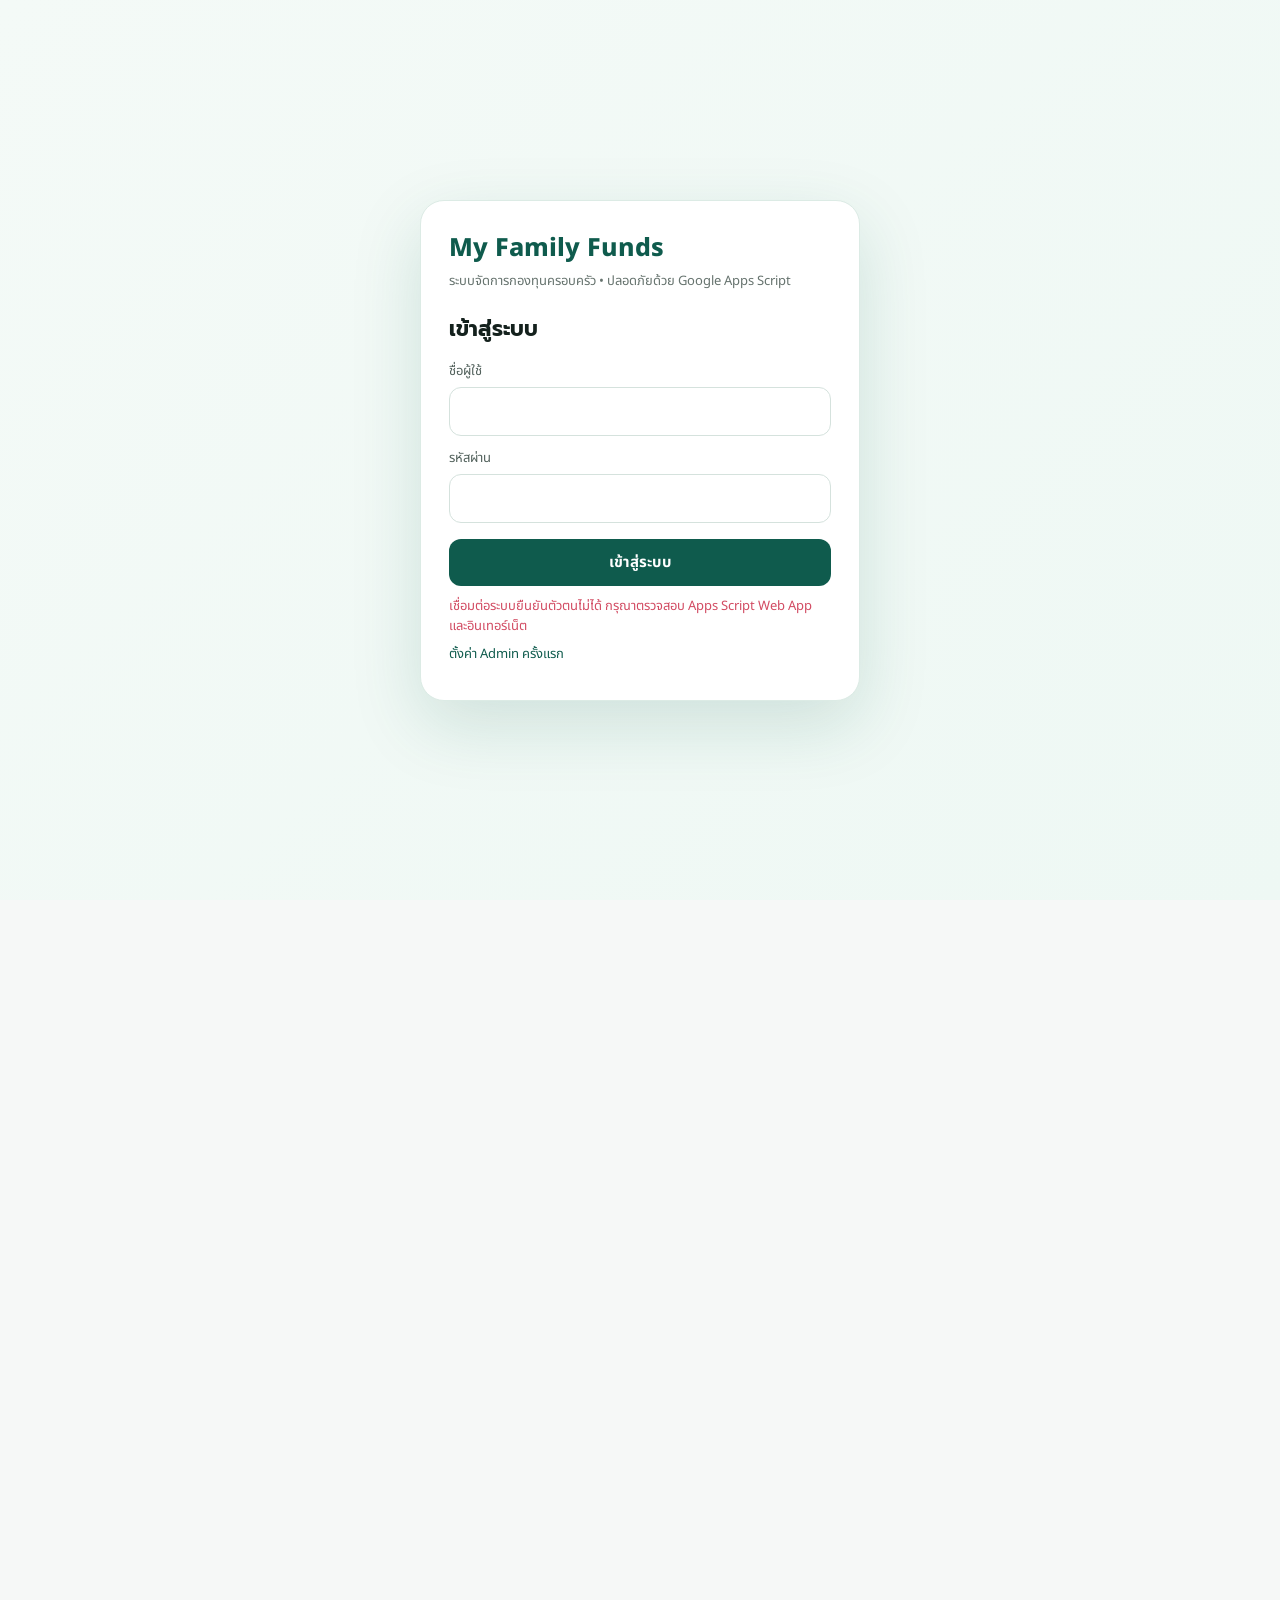
==== commit 23676863: "Add files via upload" ====
--- a/index.html
+++ b/index.html
@@ -536,60 +536,15 @@
 .detail-actions{display:flex;gap:8px;margin-top:12px}.detail-action-btn{flex:1;border:1px solid var(--line);background:var(--surface);color:var(--primary);border-radius:11px;padding:10px;font-weight:700;cursor:pointer}
 .history-list{display:flex;flex-direction:column;gap:7px;margin-top:10px}.history-item{display:grid;grid-template-columns:1fr auto auto;gap:8px;align-items:center;padding:10px 11px;background:var(--surface);border:1px solid var(--line);border-radius:12px}.history-date{font-size:12.5px;color:var(--ink-soft)}.history-note{font-size:12px;color:var(--ink-faint)}.history-amt{font-weight:800;font-size:13.5px}.history-actions{display:flex;gap:4px}.history-actions button{border:none;background:var(--primary-soft);color:var(--primary);border-radius:7px;width:28px;height:28px;cursor:pointer}.history-note-text{font-size:12.5px;color:var(--ink);margin-top:4px;line-height:1.45;word-break:break-word}.history-note-empty{font-size:12px;color:var(--ink-faint);margin-top:4px;font-style:italic}.note-field textarea{width:100%;min-height:74px;resize:vertical;border:1px solid var(--line);border-radius:12px;padding:10px 12px;font:inherit;font-size:13px;background:var(--surface);color:var(--ink);outline:none}.note-field textarea:focus{border-color:var(--primary);box-shadow:0 0 0 3px rgba(104,189,178,.10)}.history-help{font-size:12px;color:var(--ink-faint);margin-top:3px}
 .sheet-connect-box{background:linear-gradient(145deg,#F0F7F4,#fff);border:1px solid #D7E7E1;border-radius:16px;padding:13px;margin-top:12px}.sheet-status{font-size:12.5px;color:var(--ink-soft);line-height:1.5;margin-top:6px}.setup-note{font-size:12.5px;color:var(--ink-faint);line-height:1.5;margin-top:7px}
-.quick-month{display:flex;align-items:center;justify-content:space-between;gap:8px;padding:10px 12px;border-radius:12px;background:var(--primary-soft);margin-top:9px;font-size:12.5px}.quick-month b{color:var(--primary)}
+.quick-month{display:grid;grid-template-columns:repeat(3,minmax(0,1fr));gap:0;padding:9px 6px;border-radius:12px;background:var(--primary-soft);margin-top:9px;font-size:12px;line-height:1.25;overflow:hidden}.quick-month .qm-item{min-width:0;display:flex;flex-direction:column;align-items:center;justify-content:center;text-align:center;padding:2px 7px}.quick-month .qm-item+.qm-item{border-left:1px solid rgba(15,91,77,.12)}.quick-month .qm-label{display:block;min-height:30px;color:var(--ink-soft);font-size:11.5px;line-height:1.3;white-space:normal}.quick-month b{display:block;margin-top:3px;color:var(--primary);font-size:14px;line-height:1.2;white-space:nowrap;font-variant-numeric:tabular-nums}.quick-month .qm-value{min-width:0;max-width:100%;overflow:hidden;text-overflow:ellipsis}@media(max-width:420px){.quick-month{padding:8px 3px}.quick-month .qm-item{padding:2px 4px}.quick-month .qm-label{font-size:10.5px;min-height:28px}.quick-month b{font-size:13px}}
 @media(max-width:650px){.summary-grid{grid-template-columns:1fr 1fr}.summary-card:last-child{grid-column:1/-1}.tool-btn{padding:0 10px}}
 
 
 .market-panel{overflow:hidden;padding:0}.market-ticker-head{display:flex;align-items:center;justify-content:space-between;gap:10px;padding:9px 12px;border-bottom:1px solid var(--border);background:linear-gradient(180deg,#fff,#F6F8F7)}.market-ticker-title{font-size:12.5px;font-weight:800;color:var(--primary);white-space:nowrap}.market-subtitle{font-size:11px;color:var(--muted);white-space:nowrap;overflow:hidden;text-overflow:ellipsis}.market-ticker-wrap{position:relative;overflow:hidden;width:100%;background:#fff}.market-ticker-row{position:relative;overflow:hidden;width:100%;border-bottom:1px solid #DDE7E3}.market-ticker-row:last-child{border-bottom:0}.market-ticker-row:before,.market-ticker-row:after{content:'';position:absolute;top:0;bottom:0;width:34px;z-index:2;pointer-events:none}.market-ticker-row:before{left:0;background:linear-gradient(90deg,#fff,transparent)}.market-ticker-row:after{right:0;background:linear-gradient(270deg,#fff,transparent)}.market-ticker-track{display:flex;width:max-content;will-change:transform}.market-ticker-track.stocks{animation:marketTickerStock 34s linear infinite}.market-ticker-track.etfs{animation:marketTickerStock 34s linear infinite}.market-ticker-wrap:hover .market-ticker-track,.market-ticker-wrap:active .market-ticker-track{animation-play-state:paused}.market-ticker-item{display:inline-flex;align-items:center;gap:7px;padding:8px 18px;border-right:1px solid #DDE7E3;white-space:nowrap;font-size:13px}.market-ticker-item .ticker{font-weight:900;color:var(--primary);font-size:13.5px}.market-ticker-item .group{font-size:11px;font-weight:800;color:#66736E;background:#E7F2EF;border-radius:999px;padding:2px 5px}.market-ticker-item .name{color:var(--muted);font-size:12px;max-width:125px;overflow:hidden;text-overflow:ellipsis}.market-ticker-item .price{font-weight:800;font-variant-numeric:tabular-nums}.market-ticker-item .chg{font-weight:800;font-variant-numeric:tabular-nums}.market-ticker-item.up .chg{color:#1B8A62}.market-ticker-item.down .chg{color:#D95C70}.market-ticker-item.na .price,.market-ticker-item.na .chg{color:var(--muted)}.market-ticker-item .dot{width:5px;height:5px;border-radius:50%;background:#9AA6A1;flex:0 0 auto}.market-ticker-item.up .dot{background:#1B8A62}.market-ticker-item.down .dot{background:#D95C70}.market-row-label{display:inline-flex;align-items:center;justify-content:center;min-width:72px;padding:3px 7px;margin:0 5px 0 8px;border-radius:999px;font-size:11px;font-weight:900;background:#E7F2EF;color:var(--primary);position:relative;z-index:3}.market-row-label.etf{background:#F7F3E9;color:#9A8050}.market-row-label.stock{background:#EAF1FB;color:#3A5A8C}@keyframes marketTickerStock{from{transform:translateX(0)}to{transform:translateX(-50%)}}@media(prefers-reduced-motion:reduce){.market-ticker-track{animation:none}}@media(max-width:560px){.market-ticker-head{padding:8px 10px}.market-ticker-item{padding:8px 12px;font-size:12.5px}.market-ticker-item .name{display:none}.market-ticker-item .group{font-size:10.5px}.market-ticker-item .ticker{font-size:13px}.market-row-label{min-width:58px;font-size:10.5px;margin-left:5px}}
 .finance-toolbar{display:flex;justify-content:space-between;align-items:center;gap:10px;margin-bottom:12px;flex-wrap:wrap}.finance-toolbar .sub{font-size:12.5px;color:var(--ink-faint)}
-.finance-list-head{display:grid;grid-template-columns:1fr 76px 100px;gap:6px;padding:2px 12px 8px;font-size:12px;color:var(--ink-faint)}.finance-list-head .fsort{background:none;border:none;padding:0;font:inherit;font-size:12px;font-weight:800;color:inherit;display:flex;align-items:center;gap:3px;cursor:pointer}.finance-list-head .fsort:nth-child(2),.finance-list-head .fsort:nth-child(3){justify-content:flex-end}.finance-list-head .fsort.active{color:var(--primary)}.finance-list-head .fsort-arrow{font-size:11px}.finance-list{background:var(--surface);border:1px solid var(--line);border-radius:15px;overflow:hidden;box-shadow:0 2px 12px -8px rgba(15,91,77,.18)}.finance-row{display:grid;grid-template-columns:1fr 76px 100px;align-items:center;gap:6px;padding:11px 12px;border-bottom:1px solid var(--line);cursor:pointer}.finance-row:last-child{border-bottom:0}.finance-row:active{background:var(--primary-soft)}.finance-row-id{display:flex;align-items:center;gap:9px;min-width:0}.finance-badge{width:32px;height:32px;border-radius:50%;flex:0 0 auto;display:flex;align-items:center;justify-content:center;font-size:12px;font-weight:900;color:#fff}.finance-row-text{min-width:0}.finance-row-symbol{font-weight:900;font-size:13.5px;color:var(--ink)}.finance-row-name{font-size:12px;color:var(--ink-faint);white-space:nowrap;overflow:hidden;text-overflow:ellipsis;max-width:100%}.finance-row-price{text-align:right;font-weight:800;font-size:13px;font-variant-numeric:tabular-nums}.finance-row-price.finance-na{color:var(--ink-faint);font-weight:600}.finance-row-pct{justify-self:end;font-size:12.5px;font-weight:800;padding:4px 8px;border-radius:8px;text-align:center;min-width:66px;font-variant-numeric:tabular-nums}.finance-row-pct.up{background:#E4F6EE;color:#1B8A62}.finance-row-pct.down{background:#FDECEF;color:#D95C70}.finance-row-pct.na{background:#F2F4F3;color:var(--ink-faint)}.finance-section-title{font-size:13.5px;font-weight:900;color:var(--primary);margin:16px 0 8px}.market-manager-list{display:flex;flex-direction:column;gap:7px}.market-manager-row{display:grid;grid-template-columns:70px 1fr 105px 85px 80px 34px;gap:7px;align-items:center;padding:8px;border:1px solid var(--line);border-radius:11px;background:var(--surface)}.market-manager-row input,.market-manager-row select{width:100%;border:1px solid var(--line);border-radius:8px;padding:7px;font:inherit;font-size:12px;background:var(--surface);color:var(--ink)}.market-manager-row .remove{border:none;background:#FDECEF;color:#C24D63;border-radius:8px;height:30px;cursor:pointer}.market-manager-head{display:grid;grid-template-columns:70px 1fr 105px 85px 80px 34px;gap:7px;font-size:11px;color:var(--ink-faint);padding:0 8px}.finance-empty{padding:20px;text-align:center;color:var(--ink-faint);font-size:12.5px}.finance-modal .fund-detail-sheet{max-width:560px}.finance-detail-grid{display:grid;grid-template-columns:1fr 1fr;gap:8px;margin-top:12px}.finance-detail-kpi{padding:10px;border:1px solid var(--line);border-radius:11px;background:var(--surface)}.finance-detail-kpi .k{font-size:11px;color:var(--ink-faint)}.finance-detail-kpi .v{font-size:13.5px;font-weight:800;margin-top:3px}.finance-manager-actions{display:flex;gap:8px;margin-top:10px}.finance-manager-actions .btn{flex:1}.finance-note{font-size:12px;color:var(--ink-faint);line-height:1.5;margin-top:8px}
+.finance-seg{display:grid;grid-template-columns:repeat(3,1fr);gap:4px;background:#E9EFED;border-radius:13px;padding:4px;margin-bottom:10px}.finance-seg button{border:0;background:transparent;padding:8px 5px;border-radius:10px;font-weight:900;color:#61716D;font-size:12px;cursor:pointer;font-family:inherit}.finance-seg button.active{background:#fff;color:var(--primary);box-shadow:0 2px 8px rgba(35,73,65,.12)}
+.finance-list-head{display:grid;grid-template-columns:1fr 76px 100px;gap:6px;padding:2px 12px 8px;font-size:12px;color:var(--ink-faint);font-weight:800}.finance-list-head span:nth-child(2),.finance-list-head span:nth-child(3){text-align:right}.finance-list{background:var(--surface);border:1px solid var(--line);border-radius:15px;overflow:hidden;box-shadow:0 2px 12px -8px rgba(15,91,77,.18)}.finance-row{display:grid;grid-template-columns:1fr 76px 100px;align-items:center;gap:6px;padding:11px 12px;border-bottom:1px solid var(--line);cursor:pointer}.finance-row:last-child{border-bottom:0}.finance-row:active{background:var(--primary-soft)}.finance-row-id{display:flex;align-items:center;gap:9px;min-width:0}.finance-badge{width:32px;height:32px;border-radius:50%;flex:0 0 auto;display:flex;align-items:center;justify-content:center;font-size:12px;font-weight:900;color:#fff}.finance-row-text{min-width:0}.finance-row-symbol{font-weight:900;font-size:13.5px;color:var(--ink);white-space:nowrap;overflow:hidden;text-overflow:ellipsis}.finance-row-name{font-size:12px;color:var(--ink-faint);white-space:nowrap;overflow:hidden;text-overflow:ellipsis;max-width:100%}.finance-row-owner{font-size:10px;color:#84938F;margin-top:1px;white-space:nowrap;overflow:hidden;text-overflow:ellipsis}.finance-row-price{text-align:right;font-weight:800;font-size:13px;font-variant-numeric:tabular-nums}.finance-row-price.finance-na{color:var(--ink-faint);font-weight:600}.finance-row-pct{justify-self:end;font-size:12.5px;font-weight:800;padding:4px 8px;border-radius:8px;text-align:center;min-width:66px;font-variant-numeric:tabular-nums}.finance-row-pct.up{background:#E4F6EE;color:#1B8A62}.finance-row-pct.down{background:#FDECEF;color:#D95C70}.finance-row-pct.na{background:#F2F4F3;color:var(--ink-faint)}.finance-section-title{font-size:13.5px;font-weight:900;color:var(--primary);margin:16px 0 8px}.market-manager-list{display:flex;flex-direction:column;gap:7px}.market-manager-row{display:grid;grid-template-columns:70px 1fr 105px 85px 80px 34px;gap:7px;align-items:center;padding:8px;border:1px solid var(--line);border-radius:11px;background:var(--surface)}.market-manager-row input,.market-manager-row select{width:100%;border:1px solid var(--line);border-radius:8px;padding:7px;font:inherit;font-size:12px;background:var(--surface);color:var(--ink)}.market-manager-row .remove{border:none;background:#FDECEF;color:#C24D63;border-radius:8px;height:30px;cursor:pointer}.market-manager-head{display:grid;grid-template-columns:70px 1fr 105px 85px 80px 34px;gap:7px;font-size:11px;color:var(--ink-faint);padding:0 8px}.finance-empty{padding:20px;text-align:center;color:var(--ink-faint);font-size:12.5px}.finance-modal .fund-detail-sheet{max-width:560px}.finance-detail-grid{display:grid;grid-template-columns:1fr 1fr;gap:8px;margin-top:12px}.finance-detail-kpi{padding:10px;border:1px solid var(--line);border-radius:11px;background:var(--surface)}.finance-detail-kpi .k{font-size:11px;color:var(--ink-faint)}.finance-detail-kpi .v{font-size:13.5px;font-weight:800;margin-top:3px}.finance-manager-actions{display:flex;gap:8px;margin-top:10px}.finance-manager-actions .btn{flex:1}.finance-note{font-size:12px;color:var(--ink-faint);line-height:1.5;margin-top:8px}
 @media(max-width:650px){.market-manager-row,.market-manager-head{grid-template-columns:62px 1fr 88px 70px 60px 32px}.market-manager-row{padding:6px;gap:5px}.market-manager-head{gap:5px}.finance-detail-grid{grid-template-columns:1fr 1fr}.finance-list-head,.finance-row{grid-template-columns:1fr 64px 84px}.finance-row-name{display:none}}
-
-
-/* ================= FINANCE V40 COMPACT UI ================= */
-.finance-page{margin:0 -2px;padding-bottom:4px}
-.finance-head{position:sticky;top:0;z-index:8;background:var(--bg);padding:2px 2px 5px}
-.finance-title{font-size:22px;font-weight:950;line-height:1.05;margin-bottom:6px}
-.finance-marketline{display:flex;align-items:center;justify-content:space-between;gap:8px}
-.finance-market-title{font-size:15px;font-weight:900}
-.finance-actions{display:flex;gap:5px;flex:0 0 auto}
-.finance-tool{height:29px;padding:0 8px;font-size:11px;border-radius:8px}
-.finance-tabs{display:grid;grid-template-columns:repeat(3,1fr);gap:4px;background:#e9efed;border-radius:12px;padding:3px;margin:2px 0 6px;position:sticky;top:53px;z-index:7}
-.finance-tab{border:0;background:transparent;padding:7px 4px;border-radius:9px;font-weight:900;color:#61716d;font-size:12px;cursor:pointer}
-.finance-tab.active{background:#fff;color:var(--primary);box-shadow:0 2px 8px rgba(35,73,65,.12)}
-.finance-list-head{grid-template-columns:minmax(0,1fr) 72px 82px;padding:0 8px 4px;font-size:10px}
-.finance-list-head .fsort{font-size:10px}
-.finance-list{border-radius:11px}
-.finance-scroll{max-height:calc(100vh - 170px);overflow-y:auto;-webkit-overflow-scrolling:touch}
-.finance-row{grid-template-columns:minmax(0,1fr) 72px 82px;gap:5px;padding:5px 8px;min-height:42px}
-.finance-row-id{gap:7px}
-.finance-badge{width:26px;height:26px;font-size:9px}
-.finance-row-symbol{font-size:11.5px}
-.finance-row-name{font-size:9.5px}
-.finance-row-price{font-size:10.5px}
-.finance-row-pct{font-size:9.5px;padding:3px 5px;min-width:58px;border-radius:6px}
-.finance-manager-sheet{max-width:680px;width:96%;max-height:90vh;overflow:auto}
-.finance-manager-headline{display:flex;align-items:center;justify-content:space-between;position:sticky;top:0;background:var(--surface);z-index:5}
-.finance-manager-close{position:static}
-.finance-manager-tabs{display:grid;grid-template-columns:repeat(3,1fr);gap:4px;background:#e9efed;border-radius:11px;padding:3px;margin:5px 0 7px;position:sticky;top:48px;z-index:4}
-.finance-manager-tabs button{border:0;background:transparent;border-radius:8px;padding:7px 4px;font-size:11px;font-weight:900;color:#61716d}
-.finance-manager-tabs button.active{background:#fff;color:var(--primary);box-shadow:0 2px 7px rgba(35,73,65,.1)}
-.finance-add-box{display:flex;gap:5px;margin:5px 0 3px}
-.finance-add-box input{flex:1;min-width:0;height:34px;border:1px solid var(--line);border-radius:8px;padding:0 9px;font:inherit;font-size:11px;background:var(--surface);color:var(--ink)}
-.finance-add-btn{height:26px!important;padding:0 8px!important;border-radius:7px!important;font-size:10px!important;flex:0 0 auto}
-.finance-add-status{font-size:9px;color:var(--ink-faint);margin:3px 1px 7px}
-.finance-manager-list{border:1px solid var(--line);border-radius:10px;overflow:hidden}
-.finance-manager-row{display:grid;grid-template-columns:minmax(0,1fr) auto;align-items:center;gap:5px;padding:5px 7px;border-bottom:1px solid var(--line);min-height:38px}
-.finance-manager-row:last-child{border-bottom:0}
-.finance-manager-name{font-size:10.5px;font-weight:900}
-.finance-manager-sub{font-size:8.5px;color:var(--ink-faint);white-space:nowrap;overflow:hidden;text-overflow:ellipsis}
-.finance-manager-remove{border:0;background:#FDECEF;color:#D95C70;border-radius:6px;height:23px;padding:0 7px;font-size:9px;font-weight:900}
-.finance-manager-empty{padding:24px;text-align:center;color:var(--ink-faint);font-size:11px}
-@media(max-width:650px){
- .finance-scroll{max-height:calc(100vh - 164px)}
- .finance-row-name{display:block}
- .finance-list-head,.finance-row{grid-template-columns:minmax(0,1fr) 64px 78px}
-}
 
 </style>
 <script src="auth.js"></script>
@@ -602,7 +557,7 @@
       <div class="brand-mark">₿</div>
       <div>
         <div class="brand-name">กองทุน</div>
-        <div class="brand-sub">พอร์ตการลงทุนรายเดือนของครอบครัว • V39.8.2 Full</div>
+        <div class="brand-sub">พอร์ตการลงทุนรายเดือนของครอบครัว • V39 Consolidated</div>
         <div class="last-updated" id="lastUpdated">อัปเดตล่าสุด: -</div>
       </div>
     </div>
@@ -638,12 +593,11 @@
 
     <div class="panel market-panel">
       <div class="market-ticker-head">
-        <div class="market-ticker-title">📈 US MARKET + ETF WATCH</div>
+        <div class="market-ticker-title">📈 ETF WATCH</div>
         <div class="market-subtitle">Google Finance • ETF Watch • อาจล่าช้าสูงสุดประมาณ 20 นาที</div>
         <button class="tool-btn" id="marketRefreshBtn" style="padding:4px 8px;font-size:12px">↻</button>
       </div>
       <div class="market-ticker-wrap" id="marketTickerWrap">
-        <div class="market-ticker-row"><span class="market-row-label stock">TOP 10 หุ้น</span><div class="market-ticker-track stocks" id="marketStockGrid"></div></div>
         <div class="market-ticker-row"><span class="market-row-label etf">ETF WATCH</span><div class="market-ticker-track etfs" id="marketEtfGrid"></div></div>
       </div>
     </div>
@@ -673,30 +627,19 @@
 
   <!-- ============ FINANCE ============ -->
   <section id="view-finance" hidden>
-    <div class="finance-page">
-      <div class="finance-head">
-        <div class="finance-title">Finance</div>
-        <div class="finance-marketline">
-          <div class="finance-market-title">Market Watch</div>
-          <div class="finance-actions">
-            <button class="tool-btn finance-tool" id="financeRefreshBtn">↻ อัปเดต</button>
-            <button class="tool-btn finance-tool" id="marketManagerBtn">⚙ จัดการ</button>
-          </div>
-        </div>
+    <div class="panel">
+      <div class="finance-toolbar">
+        <div><div class="panel-title" style="margin-bottom:2px">📈 Market Watch</div><div class="sub">ข้อมูลจาก Google Sheets / GOOGLEFINANCE • ราคาอาจล่าช้าตามข้อจำกัดของ Google Finance</div></div>
+        <div style="display:flex;gap:7px"><button class="tool-btn" id="financeRefreshBtn">↻ อัปเดต</button><button class="tool-btn" id="marketManagerBtn">⚙ จัดการ</button></div>
       </div>
-
-      <div class="finance-tabs" id="financeTabs">
-        <button class="finance-tab active" data-finance-tab="fund">My funds</button>
-        <button class="finance-tab" data-finance-tab="etf">ETF</button>
-        <button class="finance-tab" data-finance-tab="stock">Stock</button>
+      <div class="finance-seg" id="financeSeg">
+        <button type="button" class="active" data-tab="fund">My funds</button>
+        <button type="button" data-tab="etf">ETF</button>
+        <button type="button" data-tab="stock">Stock</button>
       </div>
-
-      <div class="finance-list-head" id="financeSortHead">
-        <button type="button" class="fsort" data-key="name">ชื่อ</button>
-        <button type="button" class="fsort" data-key="price">ราคา/NAV<span class="fsort-arrow"></span></button>
-        <button type="button" class="fsort" data-key="changepct">เปลี่ยนแปลง<span class="fsort-arrow"></span></button>
-      </div>
-      <div class="finance-list finance-scroll" id="financeCards"></div>
+      <div class="finance-list-head"><span>ชื่อ</span><span>ราคา/NAV</span><span>เปลี่ยนแปลง</span></div>
+      <div class="finance-list" id="financeCards"></div>
+      <div class="finance-note" id="financeHint">NAV ของ My funds ใช้ NAV จาก FundMaster/ฐานข้อมูลเท่านั้น • ไม่มีข้อมูล = รออัปเดต</div>
     </div>
   </section>
 
@@ -881,24 +824,24 @@
 </div>
 
 
-<!-- ============ FINANCE MANAGER MODAL ============ -->
+<!-- ============ MARKET MANAGER MODAL ============ -->
 <div class="modal-overlay" id="marketManagerModal" hidden>
-  <div class="modal-sheet finance-manager-sheet">
-    <div class="finance-manager-headline">
-      <div><p class="modal-title">⚙ จัดการ Finance</p></div>
-      <button class="fund-detail-close finance-manager-close" id="marketManagerClose">×</button>
-    </div>
-    <div class="finance-manager-tabs" id="financeManagerTabs">
-      <button class="active" data-manager-tab="fund">My funds</button>
-      <button data-manager-tab="etf">ETF</button>
-      <button data-manager-tab="stock">Stock</button>
-    </div>
-    <div class="finance-add-box">
-      <input id="financeSymbolInput" placeholder="ชื่อย่อ เช่น SCBRM2, VOO, AAPL" autocomplete="off" spellcheck="false">
-      <button class="btn btn-primary finance-add-btn" id="financeAddBtn">＋ เพิ่ม</button>
-    </div>
-    <div class="finance-add-status" id="financeAddStatus">เพิ่มด้วยชื่อย่อเท่านั้น ระบบจะดึงชื่อและข้อมูลราคา/NAV อัตโนมัติ</div>
-    <div class="finance-manager-list" id="marketManagerList"></div>
+  <div class="modal-sheet" style="max-width:900px;width:96%">
+    <p class="modal-title">⚙ จัดการ Finance</p>
+    <div class="finance-seg" id="managerSeg" style="margin:10px 0">
+      <button type="button" class="active" data-tab="fund">My funds</button>
+      <button type="button" data-tab="etf">ETF</button>
+      <button type="button" data-tab="stock">Stock</button>
+    </div>
+    <p class="modal-sub">เพิ่มรายการด้วย <b>ชื่อย่อ (Symbol) เพียงช่องเดียว</b> ระบบจะเติมชื่อและประเภทจากฐานข้อมูลที่มี และใช้ GOOGLEFINANCE สำหรับ ETF ที่รองรับ</p>
+    <div class="field-row" style="align-items:end">
+      <div class="field" style="flex:1"><label for="marketSymbolInput">ชื่อย่อ หุ้น / ETF / กองทุน</label><input id="marketSymbolInput" placeholder="เช่น AAPL, VOO, QQQM, SCBRMWORLD(A)" autocomplete="off"></div>
+      <button class="btn btn-primary" id="marketAddBtn" type="button" style="min-width:130px">＋ เพิ่ม</button>
+    </div>
+    <div class="market-manager-list" id="marketManagerList" style="margin-top:12px"></div>
+    <div class="finance-manager-actions"><button class="btn btn-primary" id="marketSaveBtn">บันทึก Market Board</button></div>
+    <div class="finance-note">เพิ่มด้วย Symbol ช่องเดียวได้ทั้ง หุ้น / ETF / กองทุน • กองทุนที่ไม่อยู่ใน FundMaster ก็เพิ่มจากหน้าเว็บได้ทันที โดยจะแสดงสถานะ NAV รอข้อมูลจนกว่าจะมีแหล่ง NAV ที่รองรับ</div>
+    <div class="modal-actions" style="margin-top:12px"><button class="btn btn-ghost" id="marketManagerClose">ปิด</button></div>
   </div>
 </div>
 
@@ -983,6 +926,21 @@
   const base=f.name.replace(/\s*\([^)]*\)\s*$/,'');
   return FUND_NAV[base] || null;
 }
+(function loadWebFundRegistry(){
+ try{const saved=JSON.parse(localStorage.getItem('fund_master_web_registry_v1')||'null');if(saved&&typeof saved==='object'){Object.entries(saved).forEach(([k,v])=>{FUND_MASTER[k]={...(FUND_MASTER[k]||{}),...v};});}}catch(e){}
+})();
+
+// Web-added fund registry: funds created from Finance survive refresh and are merged
+// with the built-in/Google Sheet FundMaster without deleting existing records.
+(function loadWebFundRegistry(){
+  try{
+    const saved=JSON.parse(localStorage.getItem('fund_master_web_registry_v1')||'{}');
+    Object.entries(saved||{}).forEach(([code,m])=>{
+      if(code && m) FUND_MASTER[code]={...(FUND_MASTER[code]||{}),...m};
+    });
+  }catch(e){ console.warn('web fund registry',e); }
+})();
+
 function canonicalFundCode(name){
   const raw=String(name||'').trim();
   if(FUND_ALIASES[raw]) return FUND_ALIASES[raw];
@@ -1571,8 +1529,9 @@
   document.getElementById('detailPct').textContent=Math.round(pct)+'%';
   document.getElementById('detailRemain').textContent=pct>=100?'ถึงเป้าหมายแล้ว':'เหลือ '+fmtInt(Math.max(0,target-actual));
   document.getElementById('detailFill').style.width=Math.min(100,pct)+'%';
-  const plan=Number(yd.planMonths?.[currentMonthIndex()])||0, tm=currentMonthInvestmentForFund(f);
-  document.getElementById('detailMonthlyPlan').innerHTML=`เดือนนี้ควรลงทุน <b>${fmtInt(plan)}</b> • ลงทุนแล้ว <b>${fmtInt(tm)}</b> • เหลือ <b>${fmtInt(Math.max(0,plan-tm))}</b>`;
+  const plan=Number(yd.target||0)/12, tm=Number(yd.planMonths?.[currentMonthIndex()]||0), diff=plan-tm;
+  const remainText=diff===0?'0':(diff>0?`ยังขาด ${fmtInt(diff)}`:`ลงเกิน ${fmtInt(Math.abs(diff))}`);
+  document.getElementById('detailMonthlyPlan').innerHTML=`<div class="qm-item"><span class="qm-label">เดือนนี้ควรลงทุน</span><b class="qm-value">${fmtInt(plan)}</b></div><div class="qm-item"><span class="qm-label">ลงทุนแล้ว</span><b class="qm-value">${fmtInt(tm)}</b></div><div class="qm-item"><span class="qm-label">เหลือ</span><b class="qm-value">${remainText}</b></div>`;
   const fb=document.getElementById('detailFavoriteBtn'); fb.textContent=f.favorite?'★ อยู่ในรายการโปรด':'☆ เพิ่มรายการโปรด';
   renderHistory(f);
   window.__detailFundId=fundId;
@@ -1586,6 +1545,9 @@
       const yd2=yearData(f,selectedYear,true);
       yd2.planMonths=yd2.planMonths||{};
       yd2.planMonths[month]=value;
+      // Detail page: keep the monthly actual value and transaction history in sync
+      // so the summary strip above updates immediately after editing the month.
+      syncMonthlyCellToTransactions(f, selectedYear, month, value);
       saveData(DATA);
       updateRowComputed(f.id);
       renderHero(); renderAllocation(); renderSmartSummary(); renderFundGroups();
@@ -1664,18 +1626,28 @@
 });
 
 /* ================= BOTTOM NAV SWITCH ================= */
+const LAST_VIEW_KEY = 'mff_last_view';
+function activateView(view, opts){
+  opts = opts || {};
+  const valid = ['dashboard','table','finance'];
+  if(!valid.includes(view)) view = 'dashboard';
+  document.querySelectorAll('.bn-item[data-view]').forEach(b=>b.classList.toggle('active', b.dataset.view===view));
+  document.getElementById('view-dashboard').hidden = view!=='dashboard';
+  document.getElementById('view-table').hidden = view!=='table';
+  document.getElementById('view-finance').hidden = view!=='finance';
+  if(view==='finance'){renderFinanceCards(); if(sheetsToken&&sheetId) pullMarketWatch();}
+  try{ localStorage.setItem(LAST_VIEW_KEY, view); }catch(e){}
+  if(!opts.silent) window.scrollTo({top:0,behavior:'smooth'});
+}
 document.querySelectorAll('.bn-item[data-view]').forEach(btn=>{
-  btn.addEventListener('click', ()=>{
-    document.querySelectorAll('.bn-item[data-view]').forEach(b=>b.classList.remove('active'));
-    btn.classList.add('active');
-    const view = btn.dataset.view;
-    document.getElementById('view-dashboard').hidden = view!=='dashboard';
-    document.getElementById('view-table').hidden = view!=='table';
-    document.getElementById('view-finance').hidden = view!=='finance';
-    if(view==='finance'){renderFinanceCards(); if(sheetsToken&&sheetId) pullMarketWatch();}
-    window.scrollTo({top:0,behavior:'smooth'});
-  });
+  btn.addEventListener('click', ()=> activateView(btn.dataset.view));
 });
+/* คืนหน้าล่าสุดที่ผู้ใช้เปิดค้างไว้หลังรีเฟรช แทนที่จะเด้งกลับหน้าแรกเสมอ */
+(function restoreLastView(){
+  let saved=null;
+  try{ saved = localStorage.getItem(LAST_VIEW_KEY); }catch(e){}
+  if(saved) activateView(saved, {silent:true});
+})();
 
 /* ================= INVEST MODAL ================= */
 const modalInvest = document.getElementById('modalInvest');
@@ -1805,23 +1777,32 @@
 
 /* ================= MARKET WATCH / FINANCE ================= */
 const DEFAULT_MARKET_ASSETS=[
- {ticker:'AAPL',exchange:'NASDAQ',name:'Apple Inc.',group:'Top 10 หุ้น',active:true},
- {ticker:'MSFT',exchange:'NASDAQ',name:'Microsoft Corp.',group:'Top 10 หุ้น',active:true},
- {ticker:'NVDA',exchange:'NASDAQ',name:'NVIDIA Corp.',group:'Top 10 หุ้น',active:true},
- {ticker:'GOOGL',exchange:'NASDAQ',name:'Alphabet Inc. Class A',group:'Top 10 หุ้น',active:true},
- {ticker:'AMZN',exchange:'NASDAQ',name:'Amazon.com Inc.',group:'Top 10 หุ้น',active:true},
- {ticker:'META',exchange:'NASDAQ',name:'Meta Platforms Inc.',group:'Top 10 หุ้น',active:true},
- {ticker:'BRK.B',exchange:'NYSE',name:'Berkshire Hathaway Class B',group:'Top 10 หุ้น',active:true},
- {ticker:'AVGO',exchange:'NASDAQ',name:'Broadcom Inc.',group:'Top 10 หุ้น',active:true},
- {ticker:'TSLA',exchange:'NASDAQ',name:'Tesla Inc.',group:'Top 10 หุ้น',active:true},
- {ticker:'JPM',exchange:'NYSE',name:'JPMorgan Chase & Co.',group:'Top 10 หุ้น',active:true},
- {ticker:'VOO',exchange:'NYSEARCA',name:'Vanguard S&P 500 ETF',group:'กองทุนของพอร์ต',active:true},
- {ticker:'VXUS',exchange:'NASDAQ',name:'Vanguard Total International Stock ETF',group:'กองทุนของพอร์ต',active:true},
- {ticker:'QQQM',exchange:'NASDAQ',name:'Invesco NASDAQ 100 ETF',group:'กองทุนของพอร์ต',active:true},
- {ticker:'VT',exchange:'NYSEARCA',name:'Vanguard Total World Stock ETF',group:'กองทุนของพอร์ต',active:true},
+ {ticker:'AAPL',exchange:'NASDAQ',name:'Apple Inc.',group:'หุ้น',active:true},
+ {ticker:'MSFT',exchange:'NASDAQ',name:'Microsoft Corporation',group:'หุ้น',active:true},
+ {ticker:'NVDA',exchange:'NASDAQ',name:'NVIDIA Corporation',group:'หุ้น',active:true},
+ {ticker:'GOOGL',exchange:'NASDAQ',name:'Alphabet Inc.',group:'หุ้น',active:true},
+ {ticker:'AMZN',exchange:'NASDAQ',name:'Amazon.com Inc.',group:'หุ้น',active:true},
+ {ticker:'META',exchange:'NASDAQ',name:'Meta Platforms Inc.',group:'หุ้น',active:true},
+ {ticker:'BRK.B',exchange:'NYSE',name:'Berkshire Hathaway Inc.',group:'หุ้น',active:true},
+ {ticker:'AVGO',exchange:'NASDAQ',name:'Broadcom Inc.',group:'หุ้น',active:true},
+ {ticker:'TSLA',exchange:'NASDAQ',name:'Tesla Inc.',group:'หุ้น',active:true},
+ {ticker:'JPM',exchange:'NYSE',name:'JPMorgan Chase & Co.',group:'หุ้น',active:true},
+ {ticker:'VOO',exchange:'NYSEARCA',name:'Vanguard S&P 500 ETF',group:'ETF',active:true},
+ {ticker:'VXUS',exchange:'NASDAQ',name:'Vanguard Total International Stock ETF',group:'ETF',active:true},
+ {ticker:'SCHD',exchange:'NYSEARCA',name:'Schwab U.S. Dividend Equity ETF',group:'ETF',active:true},
+ {ticker:'VT',exchange:'NYSEARCA',name:'Vanguard Total World Stock ETF',group:'ETF',active:true},
+ {ticker:'QQQM',exchange:'NASDAQ',name:'Invesco NASDAQ 100 ETF',group:'ETF',active:true},
  {ticker:'VTI',exchange:'NYSEARCA',name:'Vanguard Total Stock Market ETF',group:'ETF',active:true}
 ];
 let MARKET_ASSETS=JSON.parse(localStorage.getItem('market_assets_v3982')||'null')||DEFAULT_MARKET_ASSETS.slice();
+try{
+  const webFundRegistry=JSON.parse(localStorage.getItem('fund_master_web_registry_v1')||'{}');
+  Object.entries(webFundRegistry||{}).forEach(([code,m])=>{
+    if(!MARKET_ASSETS.some(a=>String(a.ticker||'').toUpperCase()===String(code).toUpperCase())){
+      MARKET_ASSETS.push({ticker:code,exchange:'FUND',name:m.displayName||code,group:m.assetClass||'กองทุน',active:true,navPending:true});
+    }
+  });
+}catch(e){}
 let GF_DATA={};
 function esc(s){return String(s??'').replace(/[&<>"']/g,m=>({'&':'&amp;','<':'&lt;','>':'&gt;','"':'&quot;',"'":'&#39;'}[m]));}
 function isETFAsset(a){
@@ -1831,6 +1812,8 @@
 function isStockAsset(a){
  return !isETFAsset(a);
 }
+MARKET_ASSETS=MARKET_ASSETS.map(a=>({active:true,...a}));
+localStorage.setItem('market_assets_v3982',JSON.stringify(MARKET_ASSETS));
 // A device/Sheet that was set up before Top 10 หุ้น existed only ever saved ETF tickers
 // (in localStorage and/or the Google Sheet's MarketWatch tab). Without this, that cached
 // list silently wins over the new defaults and the Top 10 row stays permanently empty.
@@ -1849,21 +1832,17 @@
  localStorage.setItem('market_top10_seeded_v1','1');
 })();
 function marketInitial(){
- const etfs=document.getElementById('marketEtfGrid'); const stocks=document.getElementById('marketStockGrid');
+ const etfs=document.getElementById('marketEtfGrid');
  const item=(a,label)=>`<div class="market-ticker-item na privacy-number" data-market="${esc(a.ticker)}"><span class="dot"></span><span class="ticker">${esc(a.ticker)}</span><span class="group">${esc(label)}</span><span class="name">${esc(a.name)}</span><span class="price">—</span><span class="chg">รอข้อมูล</span></div>`;
  if(etfs){
   const etfAssets=MARKET_ASSETS.filter(a=>a.active!==false && isETFAsset(a));
   etfs.innerHTML=etfAssets.map(a=>item(a,'ETF')).join('')+etfAssets.map(a=>item(a,'ETF')).join('');
  }
- if(stocks){
-  const stockAssets=MARKET_ASSETS.filter(a=>a.active!==false && isStockAsset(a));
-  stocks.innerHTML=stockAssets.map(a=>item(a,'หุ้น')).join('')+stockAssets.map(a=>item(a,'หุ้น')).join('');
- }
 }
 function marketCard(a,data){const nodes=document.querySelectorAll(`[data-market="${CSS.escape(a.ticker)}"]`);nodes.forEach(c=>{if(!data||data.price==null||isNaN(Number(data.price))){c.classList.add('na');c.classList.remove('up','down');c.querySelector('.price').textContent='—';c.querySelector('.chg').textContent='ไม่พบข้อมูล';return;}const price=Number(data.price),ch=Number(data.change)||0,pct=Number(data.changepct)||0;c.classList.remove('na','up','down');c.classList.add(ch>=0?'up':'down');c.querySelector('.price').textContent='$'+price.toLocaleString('en-US',{minimumFractionDigits:2,maximumFractionDigits:2});c.querySelector('.chg').textContent=(ch>=0?'▲ +':'▼ ')+ch.toFixed(2)+'  '+(pct>=0?'+':'')+pct.toFixed(2)+'%';});}
 function marketFormulaRows(){
  const rows=[['Ticker','Name','Exchange','Active','Group','Price','Change','Change %','Trade Time','Data Delay','Open','High','Low','Volume','Market Cap','P/E','EPS','52W High','52W Low']];
- MARKET_ASSETS.forEach(a=>{const sym=`${a.exchange}:${a.ticker}`;rows.push([a.ticker,a.name,a.exchange,a.active===false?'FALSE':'TRUE',a.group,`=IFERROR(GOOGLEFINANCE("${sym}","price"),"")`,`=IFERROR(GOOGLEFINANCE("${sym}","change"),"")`,`=IFERROR(GOOGLEFINANCE("${sym}","changepct"),"")`,`=IFERROR(GOOGLEFINANCE("${sym}","tradetime"),"")`,`=IFERROR(GOOGLEFINANCE("${sym}","datadelay"),"")`,`=IFERROR(GOOGLEFINANCE("${sym}","priceopen"),"")`,`=IFERROR(GOOGLEFINANCE("${sym}","high"),"")`,`=IFERROR(GOOGLEFINANCE("${sym}","low"),"")`,`=IFERROR(GOOGLEFINANCE("${sym}","volume"),"")`,`=IFERROR(GOOGLEFINANCE("${sym}","marketcap"),"")`,`=IFERROR(GOOGLEFINANCE("${sym}","pe"),"")`,`=IFERROR(GOOGLEFINANCE("${sym}","eps"),"")`,`=IFERROR(GOOGLEFINANCE("${sym}","high52"),"")`,`=IFERROR(GOOGLEFINANCE("${sym}","low52"),"")`]);}); return rows;
+ MARKET_ASSETS.forEach(a=>{const isFund=String(a.exchange||'').toUpperCase()==='FUND';const sym=`${a.exchange}:${a.ticker}`;const gf=(field)=>isFund?'':`=IFERROR(GOOGLEFINANCE("${sym}","${field}"),"")`;rows.push([a.ticker,a.name,a.exchange,a.active===false?'FALSE':'TRUE',a.group,gf('price'),gf('change'),gf('changepct'),gf('tradetime'),gf('datadelay'),gf('priceopen'),gf('high'),gf('low'),gf('volume'),gf('marketcap'),gf('pe'),gf('eps'),gf('high52'),gf('low52')]);}); return rows;
 }
 async function ensureMarketSheet(){
  if(!sheetsToken||!sheetId)return false; const meta=await getSpreadsheetMeta(),titles=(meta.sheets||[]).map(s=>s.properties.title);
@@ -1877,6 +1856,7 @@
  if(!sheetsToken||!sheetId){
   const merged=mergeDefaultAssets(MARKET_ASSETS);
   if(merged.changed){MARKET_ASSETS=merged.list;localStorage.setItem('market_assets_v3982',JSON.stringify(MARKET_ASSETS));}
+  MARKET_ASSETS.forEach(x=>{if(String(x.exchange).toUpperCase()==='FUND'){const n=FUND_NAV[canonicalFundCode(x.ticker)]||{};if(n.nav!=null)GF_DATA[x.ticker]={price:n.nav,date:n.date,source:n.source};}});
   marketInitial();renderFinanceCards();return;
  }
  try{await ensureMarketSheet();const j=await sheetsApi(`https://sheets.googleapis.com/v4/spreadsheets/${encodeURIComponent(sheetId)}/values:batchGet?ranges=MarketWatch%21A2:S200`);const vals=j.valueRanges?.[0]?.values||[];
@@ -1897,251 +1877,153 @@
    localStorage.setItem('market_last_update',new Date().toLocaleTimeString('th-TH',{hour:'2-digit',minute:'2-digit'}));
    return;
   }
-  if(next.length){MARKET_ASSETS=next.map(x=>({ticker:x.ticker,name:x.name,exchange:x.exchange,active:x.active,group:x.group}));localStorage.setItem('market_assets_v3982',JSON.stringify(MARKET_ASSETS));GF_DATA={};next.forEach(x=>GF_DATA[x.ticker]=x);marketInitial();next.forEach(x=>marketCard(x,x));renderFinanceCards();}
+  if(next.length){const filtered=next;MARKET_ASSETS=filtered.map(x=>({ticker:x.ticker,name:x.name,exchange:x.exchange,active:x.active,group:x.group}));localStorage.setItem('market_assets_v3982',JSON.stringify(MARKET_ASSETS));GF_DATA={};filtered.forEach(x=>GF_DATA[x.ticker]=x);filtered.forEach(x=>{if(String(x.exchange).toUpperCase()==='FUND'){const code=canonicalFundCode(x.ticker);const n=FUND_NAV[code]||{};if(n.nav!=null){x.price=n.nav;x.changepct='';x.change='';GF_DATA[x.ticker]=x;}}});marketInitial();filtered.forEach(x=>marketCard(x,GF_DATA[x.ticker]||x));renderFinanceCards();}
   localStorage.setItem('market_last_update',new Date().toLocaleTimeString('th-TH',{hour:'2-digit',minute:'2-digit'}));
  }catch(e){console.warn('MarketWatch',e);marketInitial();renderFinanceCards();}
 }
 function moneyUSD(v){if(v===''||v==null||isNaN(Number(v)))return '—';return '$'+Number(v).toLocaleString('en-US',{maximumFractionDigits:2});}
-
-/* ================= FINANCE V40 ================= */
-const FINANCE_STORAGE_KEY='finance_assets_v40';
-let financeTab='fund', financeManagerTab='fund';
-let financeSortKey=localStorage.getItem('finance_sort_key')||'default';
-let financeSortDir=Number(localStorage.getItem('finance_sort_dir'))||1;
-
-function financeStore(){
-  try{return JSON.parse(localStorage.getItem(FINANCE_STORAGE_KEY)||'null')||{etf:[],stock:[]};}
-  catch(e){return {etf:[],stock:[]};}
-}
-let FINANCE_ASSETS=financeStore();
-if(!Array.isArray(FINANCE_ASSETS.etf))FINANCE_ASSETS.etf=[];
-if(!Array.isArray(FINANCE_ASSETS.stock))FINANCE_ASSETS.stock=[];
-
-function saveFinanceStore(){localStorage.setItem(FINANCE_STORAGE_KEY,JSON.stringify(FINANCE_ASSETS));}
-function financeGroupKey(){return financeTab==='fund'?'fund':financeTab;}
-function financeFundItems(){
-  return (DATA?.funds||[]).map(f=>{
-    const code=canonicalFundCode(f.name);
-    const m=FUND_MASTER[code]||{};
-    const nav=FUND_NAV[code]||{};
-    return {type:'fund',id:f.id,ticker:code,name:m.displayName||cleanFundDisplayName(f.name)||code,owner:f.owner,price:nav.nav??null,navDate:nav.date||'',source:nav.source||''};
-  });
-}
-function financeAssetItems(type){
-  return (FINANCE_ASSETS[type]||[]).map(a=>({type,ticker:String(a.ticker).toUpperCase(),name:a.name||a.ticker,exchange:a.exchange||'NASDAQ'}));
-}
-function financeItems(){
-  if(financeTab==='fund')return financeFundItems();
-  return financeAssetItems(financeTab);
-}
-function financeDataFor(x){
-  if(x.type==='fund'){
-    const code=canonicalFundCode(x.ticker), n=FUND_NAV[code]||{};
-    return {price:n.nav??x.price??null,changepct:null,change:null,navDate:n.date||'',source:n.source||''};
-  }
-  return GF_DATA[x.ticker]||{};
-}
-function financeSortValue(x,key){
-  const d=financeDataFor(x);
-  if(key==='name')return String(x.ticker||'').toUpperCase();
-  if(key==='price'){const v=Number(d.price);return d.price===''||d.price==null||isNaN(v)?-Infinity:v;}
-  if(key==='changepct'){const v=Number(d.changepct);return d.changepct===''||d.changepct==null||isNaN(v)?-Infinity:v;}
-  return 0;
-}
-function financeSortedItems(){
-  const list=financeItems();
-  if(financeSortKey==='default')return list;
-  return [...list].sort((a,b)=>{
-    const va=financeSortValue(a,financeSortKey),vb=financeSortValue(b,financeSortKey);
-    if(typeof va==='string')return financeSortDir*va.localeCompare(vb);
-    return financeSortDir*(va-vb);
-  });
-}
-function financeBadgeColor(ticker){let h=0;for(const c of String(ticker||''))h=(h*31+c.charCodeAt(0))>>>0;return PALETTE[h%PALETTE.length];}
-function financeRow(x){
-  const d=financeDataFor(x);
-  const ok=d.price!==''&&d.price!=null&&!isNaN(Number(d.price));
-  const pct=x.type==='fund'?null:Number(d.changepct);
-  const pctClass=pct==null?'na':pct>=0?'up':'down';
-  const pctText=pct==null?'—':((pct>=0?'▲ +':'▼ ')+pct.toFixed(2)+'%');
-  const sub=x.type==='fund' ? `${esc(x.name)}${x.owner?' · '+esc(x.owner):''}` : esc(x.name);
-  const price=x.type==='fund' ? (ok?'฿'+Number(d.price).toLocaleString('en-US',{minimumFractionDigits:4,maximumFractionDigits:4}):'รออัปเดต') : (ok?moneyUSD(d.price):'รออัปเดต');
-  return `<div class="finance-row" data-finance-type="${x.type}" data-finance-id="${esc(x.id||x.ticker)}">
-    <div class="finance-row-id"><div class="finance-badge" style="background:${financeBadgeColor(x.ticker)}">${esc(String(x.ticker).replace(/[^A-Z0-9]/gi,'').slice(0,2).toUpperCase()||'F')}</div>
-    <div class="finance-row-text"><div class="finance-row-symbol">${esc(x.ticker)}</div><div class="finance-row-name">${sub}</div></div></div>
-    <div class="finance-row-price ${ok?'':'finance-na'}">${price}</div>
-    <div class="finance-row-pct ${pctClass}">${pctText}</div>
-  </div>`;
-}
-function renderFinanceCards(){
-  const box=document.getElementById('financeCards');if(!box)return;
-  const list=financeSortedItems();
-  box.innerHTML=list.length?list.map(financeRow).join(''):'<div class="finance-empty">ยังไม่มีรายการ</div>';
-  box.querySelectorAll('.finance-row').forEach(r=>r.addEventListener('click',()=>{
-    const type=r.dataset.financeType,id=r.dataset.financeId;
-    if(type==='fund')openFundDetail(id); else openFinanceDetail(id);
-  }));
-  updateFinanceSortHeadUI();
-}
-function setFinanceSort(key){
-  if(financeSortKey===key)financeSortDir*=-1;else{financeSortKey=key;financeSortDir=key==='name'?1:-1;}
-  localStorage.setItem('finance_sort_key',financeSortKey);localStorage.setItem('finance_sort_dir',String(financeSortDir));renderFinanceCards();
-}
-function updateFinanceSortHeadUI(){
-  document.querySelectorAll('#financeSortHead .fsort').forEach(btn=>{
-    const on=btn.dataset.key===financeSortKey;btn.classList.toggle('active',on);
-    const a=btn.querySelector('.fsort-arrow');if(a)a.textContent=on?(financeSortDir>0?'▲':'▼'):'';
-  });
-}
-document.querySelectorAll('#financeSortHead .fsort').forEach(btn=>btn.addEventListener('click',()=>setFinanceSort(btn.dataset.key)));
-
-function financeKnownName(sym,type){
-  const code=sym.toUpperCase();
-  const known={
-   VOO:'Vanguard S&P 500 ETF',VXUS:'Vanguard Total International Stock ETF',SCHD:'Schwab U.S. Dividend Equity ETF',
-   VT:'Vanguard Total World Stock ETF',QQQM:'Invesco NASDAQ 100 ETF',VTI:'Vanguard Total Stock Market ETF',
-   SPY:'SPDR S&P 500 ETF Trust',IVV:'iShares Core S&P 500 ETF',QQQ:'Invesco QQQ Trust',
-   AAPL:'Apple Inc.',MSFT:'Microsoft Corp.',NVDA:'NVIDIA Corp.',GOOGL:'Alphabet Inc. Class A',AMZN:'Amazon.com Inc.',
-   META:'Meta Platforms Inc.',TSLA:'Tesla Inc.',JPM:'JPMorgan Chase & Co.',AVGO:'Broadcom Inc.','BRK.B':'Berkshire Hathaway Class B'
-  };
-  return known[code]||code;
-}
-function financeManagerItems(){
-  if(financeManagerTab==='fund')return financeFundItems();
-  return financeAssetItems(financeManagerTab);
-}
-function renderMarketManager(){
-  const box=document.getElementById('marketManagerList');if(!box)return;
-  const list=financeManagerItems();
-  box.innerHTML=list.length?list.map(x=>`<div class="finance-manager-row">
-    <div><div class="finance-manager-name">${esc(x.ticker)}</div><div class="finance-manager-sub">${esc(x.name)}${x.owner?' · '+esc(x.owner):''}</div></div>
-    <button class="finance-manager-remove" data-remove-finance="${esc(x.ticker)}" data-remove-type="${x.type}">ลบ</button>
-  </div>`).join(''):'<div class="finance-manager-empty">ยังไม่มีรายการในประเภทนี้</div>';
-  box.querySelectorAll('[data-remove-finance]').forEach(b=>b.addEventListener('click',()=>{
-    const type=b.dataset.removeType,sym=b.dataset.removeFinance;
-    if(type==='fund'){
-      const f=DATA.funds.find(x=>canonicalFundCode(x.name).toUpperCase()===sym.toUpperCase());
-      if(!f)return;
-      if(!confirm(`ลบกองทุน "${sym}" ออกจากฐานข้อมูลกองทุนของพอร์ตหรือไม่?`))return;
-      DATA.funds=DATA.funds.filter(x=>x.id!==f.id);saveData(DATA);renderMarketManager();renderFinanceCards();renderAll();showToast('ลบ '+sym+' แล้ว');
-      return;
-    }
-    FINANCE_ASSETS[type]=(FINANCE_ASSETS[type]||[]).filter(x=>String(x.ticker).toUpperCase()!==sym.toUpperCase());
-    saveFinanceStore();renderMarketManager();if(financeTab===type)renderFinanceCards();showToast('ลบ '+sym+' แล้ว');
-    if(sheetsToken&&sheetId)syncFinanceAssetsToSheet();
-  }));
-}
-function setFinanceManagerTab(t){
-  financeManagerTab=t;
-  document.querySelectorAll('#financeManagerTabs button').forEach(b=>b.classList.toggle('active',b.dataset.managerTab===t));
-  renderMarketManager();
-}
-async function validateAndLoadFinanceSymbol(sym,type){
-  const code=sym.toUpperCase();
-  if(!/^[A-Z0-9][A-Z0-9.-]{0,11}$/.test(code))throw new Error('รูปแบบชื่อย่อไม่ถูกต้อง');
-  if(type==='fund'){
-    if(!FUND_MASTER[code])throw new Error('ไม่พบชื่อย่อนี้ในฐานข้อมูลกองทุน');
-    if(financeFundItems().some(x=>x.ticker.toUpperCase()===code))throw new Error('มีรายการนี้อยู่แล้ว');
-    return {ticker:code,name:FUND_MASTER[code].displayName||code,exchange:''};
-  }
-  const exists=(FINANCE_ASSETS[type]||[]).some(x=>String(x.ticker).toUpperCase()===code);
-  if(exists)throw new Error('มีรายการนี้อยู่แล้ว');
-  const old=GF_DATA[code];
-  if(old?.price!==''&&old?.price!=null)return {ticker:code,name:old.name||financeKnownName(code,type),exchange:old.exchange||'NASDAQ'};
-  if(sheetsToken&&sheetId){
-    // Add a temporary MarketWatch row, let GOOGLEFINANCE resolve it, then accept only a valid result.
-    const temp={ticker:code,exchange:type==='etf'?'NYSEARCA':'NASDAQ',name:financeKnownName(code,type),group:type==='etf'?'ETF':'Stock',active:true};
-    const before=MARKET_ASSETS.slice();
-    MARKET_ASSETS.push(temp);
-    try{
-      await clearAndWriteSheet('MarketWatch',marketFormulaRows());
-      await new Promise(r=>setTimeout(r,1800));
-      await pullMarketWatch();
-      const d=GF_DATA[code]||{};
-      if(d.price===''||d.price==null||isNaN(Number(d.price)))throw new Error('ไม่พบข้อมูลชื่อย่อนี้จากตลาด');
-      return {ticker:code,name:d.name||financeKnownName(code,type),exchange:d.exchange||temp.exchange};
-    }catch(e){MARKET_ASSETS=before;throw e;}
-  }
-  // Without a connected Sheet there is no reliable market lookup. Known symbols are accepted,
-  // while unknown symbols are rejected to avoid storing invalid data.
-  const known=['VOO','VXUS','SCHD','VT','QQQM','VTI','SPY','IVV','QQQ','AAPL','MSFT','NVDA','GOOGL','AMZN','META','TSLA','JPM','AVGO','BRK.B'];
-  if(!known.includes(code))throw new Error('ไม่สามารถตรวจสอบชื่อย่อนี้ได้ กรุณาเชื่อม Google Sheets ก่อน');
-  return {ticker:code,name:financeKnownName(code,type),exchange:type==='etf'?'NYSEARCA':'NASDAQ'};
-}
-async function addFinanceSymbol(){
-  const input=document.getElementById('financeSymbolInput'),status=document.getElementById('financeAddStatus');
-  const sym=input.value.trim().toUpperCase();if(!sym){showToast('กรุณาพิมพ์ชื่อย่อ');return;}
-  const type=financeManagerTab;
-  status.textContent='กำลังตรวจสอบและดึงข้อมูล…';
-  try{
-    const a=await validateAndLoadFinanceSymbol(sym,type);
-    if(type==='fund'){
-      if(financeFundItems().some(x=>x.ticker.toUpperCase()===a.ticker.toUpperCase())){status.textContent='กองทุนนี้มีอยู่ในฐานข้อมูลแล้ว';return;}
-      const owner=(currentOwnerFilter!=='ALL'&&owners().includes(currentOwnerFilter))?currentOwnerFilter:(localStorage.getItem('last_invest_owner')&&owners().includes(localStorage.getItem('last_invest_owner'))?localStorage.getItem('last_invest_owner'):owners()[0]);
-      if(!owner)throw new Error('ยังไม่มีเจ้าของพอร์ตให้ผูกกองทุน');
-      const m=FUND_MASTER[a.ticker]||{};
-      const f={id:'fund_'+Math.random().toString(36).slice(2,10),owner,name:a.ticker,favorite:false,target:24000,years:{},transactions:[]};
-      normalizeFund(f);DATA.funds.push(f);saveData(DATA);input.value='';status.textContent='เพิ่มกองทุนแล้ว • '+owner;renderMarketManager();renderFinanceCards();renderAll();showToast('เพิ่ม '+a.ticker+' แล้ว');
-      return;
-    }
-    FINANCE_ASSETS[type].push(a);saveFinanceStore();input.value='';status.textContent='เพิ่มสำเร็จ • ดึงข้อมูลอัตโนมัติแล้ว';
-    renderMarketManager();if(financeTab===type)renderFinanceCards();showToast('เพิ่ม '+sym+' แล้ว');
-    if(sheetsToken&&sheetId) await syncFinanceAssetsToSheet();
-  }catch(e){status.textContent='ข้อมูลไม่ถูกต้อง • '+e.message;alert('ข้อมูลไม่ถูกต้อง\n'+e.message);}
-}
-async function syncFinanceAssetsToSheet(){
-  if(!sheetsToken||!sheetId)return;
-  const vals=(type)=>[['Ticker','Name','Exchange','Active'],...(FINANCE_ASSETS[type]||[]).map(a=>[a.ticker,a.name,a.exchange||'', 'TRUE'])];
-  try{
-    await ensureSheetTabs();
-    await clearAndWriteSheet('FinanceETF',vals('etf'));
-    await clearAndWriteSheet('FinanceStock',vals('stock'));
-  }catch(e){console.warn('Finance asset sync',e);}
-}
+function moneyNAV(v){if(v===''||v==null||isNaN(Number(v)))return null;return '฿'+Number(v).toLocaleString('th-TH',{minimumFractionDigits:4,maximumFractionDigits:4});}
+function financeBadgeColor(ticker){let h=0;const s=String(ticker||'');for(let i=0;i<s.length;i++)h=(h*31+s.charCodeAt(i))>>>0;return PALETTE[h%PALETTE.length];}
+let financeTab=localStorage.getItem('finance_tab')||'fund';
+let managerTab=financeTab;
+// "My funds" is derived from the user's real portfolio (DATA.funds), not from manually
+// added Market Watch tickers, so it always reflects what's actually being invested in.
+function financeFundOwners(code){
+ const owners=new Set();
+ DATA.funds.forEach(f=>{if(canonicalFundCode(f.name)===code)owners.add(f.owner);});
+ return [...owners].join(' / ');
+}
+function financeMyFundsList(){
+ const map=new Map();
+ DATA.funds.forEach(f=>{
+  const code=canonicalFundCode(f.name);
+  if(!map.has(code))map.set(code,{ticker:code,name:FUND_MASTER[code]?.displayName||code,exchange:'FUND',group:FUND_MASTER[code]?.assetClass||'กองทุน'});
+ });
+ return [...map.values()].map(x=>({...x,owner:financeFundOwners(x.ticker)}));
+}
+function financeListForTab(tab){
+ if(tab==='fund')return financeMyFundsList();
+ if(tab==='etf')return MARKET_ASSETS.filter(a=>a.active!==false && isETFAsset(a));
+ return MARKET_ASSETS.filter(a=>a.active!==false && String(a.exchange).toUpperCase()!=='FUND' && !isETFAsset(a));
+}
+function financeRow(a){
+ const isFundTab=financeTab==='fund';
+ let priceText,pctText,pctClass,ok;
+ if(isFundTab){
+  const nav=FUND_NAV[a.ticker]||{};
+  const navText=moneyNAV(nav.nav);
+  ok=navText!=null;priceText=ok?navText:'รออัปเดต';pctText='—';pctClass='na';
+ }else{
+  const d=GF_DATA[a.ticker]||{};ok=d.price!==''&&d.price!=null&&!isNaN(Number(d.price));
+  const ch=Number(d.change),pct=Number(d.changepct),up=ok&&ch>=0;
+  pctClass=!ok?'na':(up?'up':'down');
+  pctText=ok?((up?'▲ ':'▼ ')+(pct>=0?'+':'')+pct.toFixed(2)+'%'):'—';
+  priceText=ok?moneyUSD(d.price):'รออัปเดต';
+ }
+ const initials=String(a.ticker||'').replace(/[^A-Z0-9]/gi,'').slice(0,2).toUpperCase();
+ return `<div class="finance-row" data-finance="${esc(a.ticker)}"><div class="finance-row-id"><div class="finance-badge" style="background:${financeBadgeColor(a.ticker)}">${esc(initials)}</div><div class="finance-row-text"><div class="finance-row-symbol">${esc(a.ticker)}</div><div class="finance-row-name">${esc(a.name||'')}</div>${isFundTab&&a.owner?`<div class="finance-row-owner">${esc(a.owner)}</div>`:''}</div></div><div class="finance-row-price ${ok?'':'finance-na'}">${priceText}</div><div class="finance-row-pct ${pctClass}">${pctText}</div></div>`;
+}
+function renderFinanceCards(){const el=document.getElementById('financeCards');if(!el)return;const list=financeListForTab(financeTab);el.innerHTML=list.length?list.map(financeRow).join(''):'<div class="finance-empty">ยังไม่มีรายการ</div>';el.querySelectorAll('.finance-row').forEach(c=>c.addEventListener('click',()=>openFinanceDetail(c.dataset.finance)));
+ const hint=document.getElementById('financeHint');
+ if(hint)hint.textContent=financeTab==='fund'?'NAV ของ My funds ใช้ NAV จาก FundMaster/ฐานข้อมูลเท่านั้น • ไม่มีข้อมูล = รออัปเดต':'ราคาจาก Google Sheets / GOOGLEFINANCE • ไม่มีข้อมูล = รออัปเดต';
+}
+function setFinanceTab(tab){
+ financeTab=tab;localStorage.setItem('finance_tab',financeTab);
+ document.querySelectorAll('#financeSeg button').forEach(b=>b.classList.toggle('active',b.dataset.tab===tab));
+ renderFinanceCards();
+}
+document.getElementById('financeSeg')?.addEventListener('click',e=>{const b=e.target.closest('button[data-tab]');if(!b)return;setFinanceTab(b.dataset.tab);});
 function openFinanceDetail(ticker){
-  const type=financeTab,a=(FINANCE_ASSETS[type]||[]).find(x=>String(x.ticker).toUpperCase()===String(ticker).toUpperCase())||{};
-  const d=GF_DATA[ticker]||{};
-  document.getElementById('financeDetailName').textContent=a.name||ticker;
-  document.getElementById('financeDetailSymbol').textContent=`${ticker} • ${a.exchange||''}`;
-  const fields=[['Price',moneyUSD(d.price)],['Change',d.change===''||d.change==null?'—':Number(d.change).toFixed(2)],['Change %',d.changepct===''||d.changepct==null?'—':Number(d.changepct).toFixed(2)+'%'],['Open',moneyUSD(d.open)],['High',moneyUSD(d.high)],['Low',moneyUSD(d.low)],['Volume',d.volume?Number(d.volume).toLocaleString('en-US'):'—'],['Market Cap',d.marketcap?Number(d.marketcap).toLocaleString('en-US'):'—'],['P/E',d.pe||'—'],['EPS',d.eps||'—'],['52W High',moneyUSD(d.high52)],['52W Low',moneyUSD(d.low52)],['Trade Time',d.tradetime||'—'],['Data Delay',d.datadelay!=null&&d.datadelay!==''?d.datadelay+' min':'—']];
+ if(financeTab==='fund'){
+  const code=canonicalFundCode(ticker),m=FUND_MASTER[code]||{},n=FUND_NAV[code]||{};
+  const owner=financeFundOwners(code);
+  document.getElementById('financeDetailName').textContent=m.displayName||code;
+  document.getElementById('financeDetailSymbol').textContent=`${code}${owner?' • '+owner:''}`;
+  const navText=moneyNAV(n.nav);
+  const fields=[['NAV',navText||'รออัปเดต'],['วันที่ NAV',n.date||'—'],['แหล่งข้อมูล',n.source||'รอข้อมูล'],['ประเภท',m.assetClass||'กองทุน'],['บลจ.',m.manager||'—'],['สถานะ',navText?'อัปเดตจากฐานข้อมูลแล้ว':'รออัปเดตจากฐานข้อมูล']];
   document.getElementById('financeDetailGrid').innerHTML=fields.map(x=>`<div class="finance-detail-kpi"><div class="k">${x[0]}</div><div class="v">${esc(x[1])}</div></div>`).join('');
   document.getElementById('financeDetailOverlay').hidden=false;
-}
-document.querySelectorAll('#financeTabs .finance-tab').forEach(b=>b.addEventListener('click',()=>{
-  financeTab=b.dataset.financeTab;
-  document.querySelectorAll('#financeTabs .finance-tab').forEach(x=>x.classList.toggle('active',x===b));
-  renderFinanceCards();
-}));
-document.getElementById('financeRefreshBtn')?.addEventListener('click',async()=>{
-  try{if(await ensureSheetsAccess())await pullFromSheets({safeMerge:false});await pullMarketWatch();renderFinanceCards();showToast('อัปเดต Finance แล้ว');}
-  catch(e){console.warn(e);showToast('อัปเดต Finance ไม่สำเร็จ');}
-});
-document.getElementById('marketManagerBtn')?.addEventListener('click',()=>{
-  financeManagerTab=financeTab;setFinanceManagerTab(financeManagerTab);document.getElementById('marketManagerModal').hidden=false;
-});
+  return;
+ }
+ const a=MARKET_ASSETS.find(x=>x.ticker===ticker)||{};const d=GF_DATA[ticker]||{};document.getElementById('financeDetailName').textContent=a.name||ticker;document.getElementById('financeDetailSymbol').textContent=`${ticker} • ${a.exchange||''}`;const fields=[['Price',moneyUSD(d.price)],['Change',d.change===''||d.change==null?'—':Number(d.change).toFixed(2)],['Change %',d.changepct===''||d.changepct==null?'—':Number(d.changepct).toFixed(2)+'%'],['Open',moneyUSD(d.open)],['High',moneyUSD(d.high)],['Low',moneyUSD(d.low)],['Volume',d.volume?Number(d.volume).toLocaleString('en-US'):'—'],['Market Cap',d.marketcap?Number(d.marketcap).toLocaleString('en-US'):'—'],['P/E',d.pe||'—'],['EPS',d.eps||'—'],['52W High',moneyUSD(d.high52)],['52W Low',moneyUSD(d.low52)],['Trade Time',d.tradetime||'—'],['Data Delay',d.datadelay!=null&&d.datadelay!==''?d.datadelay+' min':'—']];document.getElementById('financeDetailGrid').innerHTML=fields.map(x=>`<div class="finance-detail-kpi"><div class="k">${x[0]}</div><div class="v">${esc(x[1])}</div></div>`).join('');document.getElementById('financeDetailOverlay').hidden=false;}
+function isLikelyThaiFundSymbol(symbol){
+ const t=String(symbol||'').trim().toUpperCase();
+ // Common Thai mutual-fund naming patterns. This is deliberately conservative:
+ // unknown symbols that do not look like Thai funds remain US stocks by default.
+ return /(?:RMF|SSF|THAI|ESG|ESGA|ESGE|FUND|INCOME|BOND|FIXED|BALANCED|COREPATH|WORLD|GOLD|PROPERTY|REIT|ASEAN|CHINA|JAPAN|INDIA|VIET|EMERGING|GLOBAL)/i.test(t) || /[ก-๙]/.test(t);
+}
+function marketAssetFromSymbol(symbol){
+ const ticker=String(symbol||'').trim().toUpperCase(); if(!ticker)return null;
+ const known=MARKET_ASSETS.find(a=>String(a.ticker).toUpperCase()===ticker)||DEFAULT_MARKET_ASSETS.find(a=>String(a.ticker).toUpperCase()===ticker);
+ if(known)return {...known};
+ const code=canonicalFundCode(ticker), fm=FUND_MASTER[code];
+ if(fm)return {ticker:code,exchange:'FUND',name:fm.displayName||ticker,group:fm.assetClass||'กองทุน',active:true};
+ if(isLikelyThaiFundSymbol(ticker)) return {ticker:code,exchange:'FUND',name:ticker,group:'กองทุน',active:true,navPending:true};
+ return {ticker,exchange:'NASDAQ',name:ticker,group:'หุ้น',active:true};
+}
+function fundMasterRowForAsset(a){
+ const code=canonicalFundCode(a.ticker), m=FUND_MASTER[code]||{};
+ const n=FUND_NAV[code]||{};
+ return [code,a.name||m.displayName||code,m.officialName||'',m.manager||'',m.assetClass||'กองทุน',n.nav??'',n.date??'',n.source??'รอข้อมูล NAV','TRUE'];
+}
+async function saveNewFundToFundMaster(a){
+ if(!a || String(a.exchange).toUpperCase()!=='FUND') return false;
+ const code=canonicalFundCode(a.ticker);
+ if(!code)return false;
+ // Keep only web-created metadata in the browser registry. Do not serialize the entire
+ // built-in FundMaster, otherwise a future app update could accidentally pin old data.
+ const registry=(()=>{try{return JSON.parse(localStorage.getItem('fund_master_web_registry_v1')||'{}')||{};}catch(e){return {};}})();
+ const meta={...(FUND_MASTER[code]||{}),displayName:a.name||code,assetClass:a.group||'กองทุน',webAdded:true};
+ FUND_MASTER[code]=meta; registry[code]=meta;
+ localStorage.setItem('fund_master_web_registry_v1',JSON.stringify(registry));
+ if(!sheetsToken||!sheetId) return false;
+ await ensureSheetTabs();
+ const existing=await sheetsApi(`https://sheets.googleapis.com/v4/spreadsheets/${encodeURIComponent(sheetId)}/values/FundMaster!A:I`);
+ const vals=existing.values||[];
+ const idx=vals.findIndex((r,i)=>i>0 && canonicalFundCode(r[0]||'')===code);
+ const row=fundMasterRowForAsset(a);
+ if(idx>0){
+   await sheetsApi(`https://sheets.googleapis.com/v4/spreadsheets/${encodeURIComponent(sheetId)}/values/FundMaster!A${idx+1}:I${idx+1}?valueInputOption=USER_ENTERED`,{method:'PUT',body:JSON.stringify({range:`FundMaster!A${idx+1}:I${idx+1}`,majorDimension:'ROWS',values:[row]})});
+ }else{
+   await sheetsApi(`https://sheets.googleapis.com/v4/spreadsheets/${encodeURIComponent(sheetId)}/values/FundMaster!A:I:append?valueInputOption=USER_ENTERED&insertDataOption=INSERT_ROWS`,{method:'POST',body:JSON.stringify({range:'FundMaster!A:I',majorDimension:'ROWS',values:[row]})});
+ }
+ return true;
+}
+function renderMarketManager(){
+ const el=document.getElementById('marketManagerList');if(!el)return;
+ if(managerTab==='fund'){
+  // My funds come from the real portfolio, so the manager view here is read-only:
+  // there's nothing to remove/toggle, it just mirrors what's already being invested in.
+  const list=financeMyFundsList();
+  el.innerHTML=list.length?list.map(a=>`<div class="market-manager-row" style="grid-template-columns:1fr auto"><div><b>${esc(a.ticker)}</b><div style="font-size:11px;color:var(--ink-faint)">${esc(a.name||a.ticker)}${a.owner?' • '+esc(a.owner):''}</div></div><div style="font-size:11px;color:var(--ink-faint)">${esc(a.group||'กองทุน')}</div></div>`).join(''):'<div class="finance-empty">ยังไม่มีกองทุนในพอร์ต</div>';
+  return;
+ }
+ const list=MARKET_ASSETS.filter(a=>managerTab==='etf'?isETFAsset(a):(String(a.exchange).toUpperCase()!=='FUND'&&!isETFAsset(a)));
+ el.innerHTML=list.length?list.map(a=>`<div class="market-manager-row" data-ticker="${esc(a.ticker)}"><div><b>${esc(a.ticker)}</b><div style="font-size:11px;color:var(--ink-faint)">${esc(a.name||a.ticker)}</div></div><div style="font-size:11px;color:var(--ink-faint)">${esc(a.exchange||'')}</div><div style="font-size:11px;color:var(--ink-faint)">${esc(a.group||'ETF')}${a.navPending?' · NAV รอข้อมูล':''}</div><select data-k="active"><option value="true" ${a.active!==false?'selected':''}>ใช่</option><option value="false" ${a.active===false?'selected':''}>ไม่</option></select><button class="remove" type="button" title="ลบ">×</button></div>`).join(''):'<div class="finance-empty">ยังไม่มีรายการ</div>';
+ el.querySelectorAll('.remove').forEach(b=>b.addEventListener('click',()=>{const row=b.closest('.market-manager-row');const t=row.dataset.ticker;MARKET_ASSETS=MARKET_ASSETS.filter(a=>String(a.ticker).toUpperCase()!==t.toUpperCase());renderMarketManager();}));
+ el.querySelectorAll('select[data-k=active]').forEach(sel=>sel.addEventListener('change',()=>{const t=sel.closest('.market-manager-row').dataset.ticker;const a=MARKET_ASSETS.find(x=>String(x.ticker).toUpperCase()===t.toUpperCase());if(a)a.active=sel.value==='true';}));
+}
+function setManagerTab(tab){
+ managerTab=tab;
+ document.querySelectorAll('#managerSeg button').forEach(b=>b.classList.toggle('active',b.dataset.tab===tab));
+ renderMarketManager();
+}
+document.getElementById('managerSeg')?.addEventListener('click',e=>{const b=e.target.closest('button[data-tab]');if(!b)return;setManagerTab(b.dataset.tab);});
+async function addMarketSymbol(){const input=document.getElementById('marketSymbolInput');const ticker=input?.value?.trim().toUpperCase();if(!ticker)return showToast('กรุณากรอกชื่อย่อก่อน');if(MARKET_ASSETS.some(a=>String(a.ticker).toUpperCase()===ticker)){showToast(`${ticker} มีอยู่แล้ว`);return;}const a=marketAssetFromSymbol(ticker);
+ if(String(a.exchange).toUpperCase()==='FUND'){const n=FUND_NAV[canonicalFundCode(a.ticker)];if(!n?.nav)a.navPending=true;}
+ MARKET_ASSETS.push(a);localStorage.setItem('market_assets_v3982',JSON.stringify(MARKET_ASSETS));input.value='';renderMarketManager();marketInitial();renderFinanceCards();if(String(a.exchange).toUpperCase()==='FUND'){try{const saved=await saveNewFundToFundMaster(a);showToast(saved?`เพิ่ม ${ticker} แล้ว • บันทึก FundMaster แล้ว`:`เพิ่ม ${ticker} แล้ว • NAV รอข้อมูล`);}catch(e){console.error(e);showToast(`เพิ่ม ${ticker} แล้ว • ยังบันทึก FundMaster ไม่สำเร็จ`);}}else showToast(`เพิ่ม ${ticker} แล้ว`);}
+async function saveMarketManager(){localStorage.setItem('market_assets_v3982',JSON.stringify(MARKET_ASSETS));marketInitial();renderFinanceCards();if(sheetsToken&&sheetId){await sheetsApi(`https://sheets.googleapis.com/v4/spreadsheets/${encodeURIComponent(sheetId)}/values/MarketWatch!A:S:clear`,{method:'POST',body:'{}'});await sheetsApi(`https://sheets.googleapis.com/v4/spreadsheets/${encodeURIComponent(sheetId)}/values/MarketWatch!A1?valueInputOption=USER_ENTERED`,{method:'PUT',body:JSON.stringify({range:'MarketWatch!A1',majorDimension:'ROWS',values:marketFormulaRows()})});await pullMarketWatch();}showToast('บันทึก Market Board แล้ว');}
+document.querySelectorAll('#financeSeg button').forEach(b=>b.classList.toggle('active',b.dataset.tab===financeTab));
+marketInitial();renderFinanceCards();
+document.getElementById('marketRefreshBtn')?.addEventListener('click',()=>pullMarketWatch().then(()=>showToast('อัปเดต Market Watch แล้ว')));
+document.getElementById('financeRefreshBtn')?.addEventListener('click',()=>pullMarketWatch().then(()=>showToast('อัปเดต Finance แล้ว')));
+document.getElementById('marketManagerBtn')?.addEventListener('click',()=>{setManagerTab(financeTab);document.getElementById('marketManagerModal').hidden=false;});
 document.getElementById('marketManagerClose')?.addEventListener('click',()=>document.getElementById('marketManagerModal').hidden=true);
-document.getElementById('financeManagerTabs')?.addEventListener('click',e=>{const b=e.target.closest('[data-manager-tab]');if(b)setFinanceManagerTab(b.dataset.managerTab);});
-document.getElementById('financeAddBtn')?.addEventListener('click',addFinanceSymbol);
-document.getElementById('financeSymbolInput')?.addEventListener('keydown',e=>{if(e.key==='Enter')addFinanceSymbol();});
+document.getElementById('marketAddBtn')?.addEventListener('click',addMarketSymbol); document.getElementById('marketSymbolInput')?.addEventListener('keydown',e=>{if(e.key==='Enter'){e.preventDefault();addMarketSymbol();}});
+document.getElementById('marketSaveBtn')?.addEventListener('click',async()=>{try{await saveMarketManager();document.getElementById('marketManagerModal').hidden=true;}catch(e){console.error(e);showToast('บันทึก Market Board ไม่สำเร็จ');}});
 document.getElementById('financeDetailClose')?.addEventListener('click',()=>document.getElementById('financeDetailOverlay').hidden=true);
-// Migrate the existing MarketWatch list into the new separated ETF / Stock stores once.
-(function migrateFinanceAssetsV40(){
-  const seeded=localStorage.getItem('finance_v40_migrated');
-  if(seeded)return;
-  MARKET_ASSETS.forEach(a=>{
-    const t=String(a.ticker||'').toUpperCase(),g=String(a.group||'').toLowerCase();
-    if(!t)return;
-    if(g.includes('etf')||['VOO','VXUS','SCHD','VT','QQQM','VTI','SPY','IVV','QQQ'].includes(t)){
-      if(!FINANCE_ASSETS.etf.some(x=>String(x.ticker).toUpperCase()===t))FINANCE_ASSETS.etf.push({ticker:t,name:a.name||t,exchange:a.exchange||'NYSEARCA'});
-    } else if(g.includes('หุ้น')||g.includes('stock')||['AAPL','MSFT','NVDA','GOOGL','AMZN','META','TSLA','JPM','AVGO','BRK.B'].includes(t)){
-      if(!FINANCE_ASSETS.stock.some(x=>String(x.ticker).toUpperCase()===t))FINANCE_ASSETS.stock.push({ticker:t,name:a.name||t,exchange:a.exchange||'NASDAQ'});
-    }
-  });
-  saveFinanceStore();localStorage.setItem('finance_v40_migrated','1');
-})();
-renderFinanceCards();
-
-
+
+/* ================= GOOGLE SHEETS ================= */
 const SHEETS_SCOPE='https://www.googleapis.com/auth/spreadsheets';
 let sheetsToken=null, sheetsTokenExpiresAt=0, sheetId=localStorage.getItem('google_sheet_id')||'', sheetsClient=null;
 function getGoogleClientId(){return GOOGLE_CLIENT_ID||localStorage.getItem('google_client_id')||'';}
@@ -2165,7 +2047,7 @@
 }
 async function createSpreadsheet(){const j=await sheetsApi('https://sheets.googleapis.com/v4/spreadsheets',{method:'POST',body:JSON.stringify({properties:{title:'My Family Funds — Data'},sheets:[{properties:{title:'Funds'}},{properties:{title:'Investments'}}]})});sheetId=j.spreadsheetId;localStorage.setItem('google_sheet_id',sheetId);}
 async function getSpreadsheetMeta(){return sheetsApi(`https://sheets.googleapis.com/v4/spreadsheets/${encodeURIComponent(sheetId)}?fields=sheets.properties`);}
-async function ensureSheetTabs(){const meta=await getSpreadsheetMeta(),titles=(meta.sheets||[]).map(s=>s.properties.title),req=[];['Funds','FundMaster','PlanMaster','Investments','FinanceETF','FinanceStock'].forEach(t=>{if(!titles.includes(t))req.push({addSheet:{properties:{title:t}}});});if(req.length)await sheetsApi(`https://sheets.googleapis.com/v4/spreadsheets/${encodeURIComponent(sheetId)}:batchUpdate`,{method:'POST',body:JSON.stringify({requests:req})});}
+async function ensureSheetTabs(){const meta=await getSpreadsheetMeta(),titles=(meta.sheets||[]).map(s=>s.properties.title),req=[];['Funds','FundMaster','PlanMaster','Investments','MarketWatch'].forEach(t=>{if(!titles.includes(t))req.push({addSheet:{properties:{title:t}}});});if(req.length)await sheetsApi(`https://sheets.googleapis.com/v4/spreadsheets/${encodeURIComponent(sheetId)}:batchUpdate`,{method:'POST',body:JSON.stringify({requests:req})});}
 async function clearAndWriteSheet(title,values){await sheetsApi(`https://sheets.googleapis.com/v4/spreadsheets/${encodeURIComponent(sheetId)}/values/${encodeURIComponent(title)}!A:Z:clear`,{method:'POST',body:'{}'});return sheetsApi(`https://sheets.googleapis.com/v4/spreadsheets/${encodeURIComponent(sheetId)}/values/${encodeURIComponent(title)}!A1?valueInputOption=USER_ENTERED`,{method:'PUT',body:JSON.stringify({range:`${title}!A1`,majorDimension:'ROWS',values})});}
 function sheetRows(){
   const funds=[['ID','Owner','Fund Code','Display Name','Official Fund Name','Manager','Asset Class','Favorite','Target/Year']],
@@ -2201,6 +2083,7 @@
   const masterByCode={};
   (mr.slice(1)||[]).forEach(r=>{if(!r[0])return;masterByCode[r[0]]={displayName:r[1]||r[0],officialName:r[2]||'',manager:r[3]||'',assetClass:r[4]||'',nav:r[5]!==''?Number(r[5]):undefined,date:r[6]||'',source:r[7]||'',active:String(r[8]).toUpperCase()!=='FALSE'};});
   Object.entries(masterByCode).forEach(([code,m])=>{if(m.displayName)FUND_MASTER[code]={...(FUND_MASTER[code]||{}),...m};if(m.nav!==undefined)FUND_NAV[code]={nav:m.nav,date:m.date,source:m.source};});
+  try{const reg=JSON.parse(localStorage.getItem('fund_master_web_registry_v1')||'{}');Object.entries(reg||{}).forEach(([code,m])=>{if(code&&!FUND_MASTER[code])FUND_MASTER[code]=m;else if(code&&m?.webAdded)FUND_MASTER[code]={...(FUND_MASTER[code]||{}),...m};});}catch(e){}
   (fr.slice(1)||[]).forEach(r=>{if(!r[0])return;const code=canonicalFundCode(r[2]||r[3]||'');map.set(r[0],{id:r[0],owner:canonicalOwner(r[1]||''),name:code,favorite:String(r[7]).toUpperCase()==='TRUE',target:Number(r[8])||0,years:{},transactions:[]});});
   if(!map.size){(fr.slice(1)||[]).forEach(r=>{if(!r[0])return;const code=canonicalFundCode(r[2]||'');map.set(r[0],{id:r[0],owner:canonicalOwner(r[1]||''),name:code,favorite:String(r[3]).toUpperCase()==='TRUE',target:Number(r[4])||0,years:{},transactions:[]});});}
   // PlanMaster is the editable monthly-plan source of truth. Read it first, then
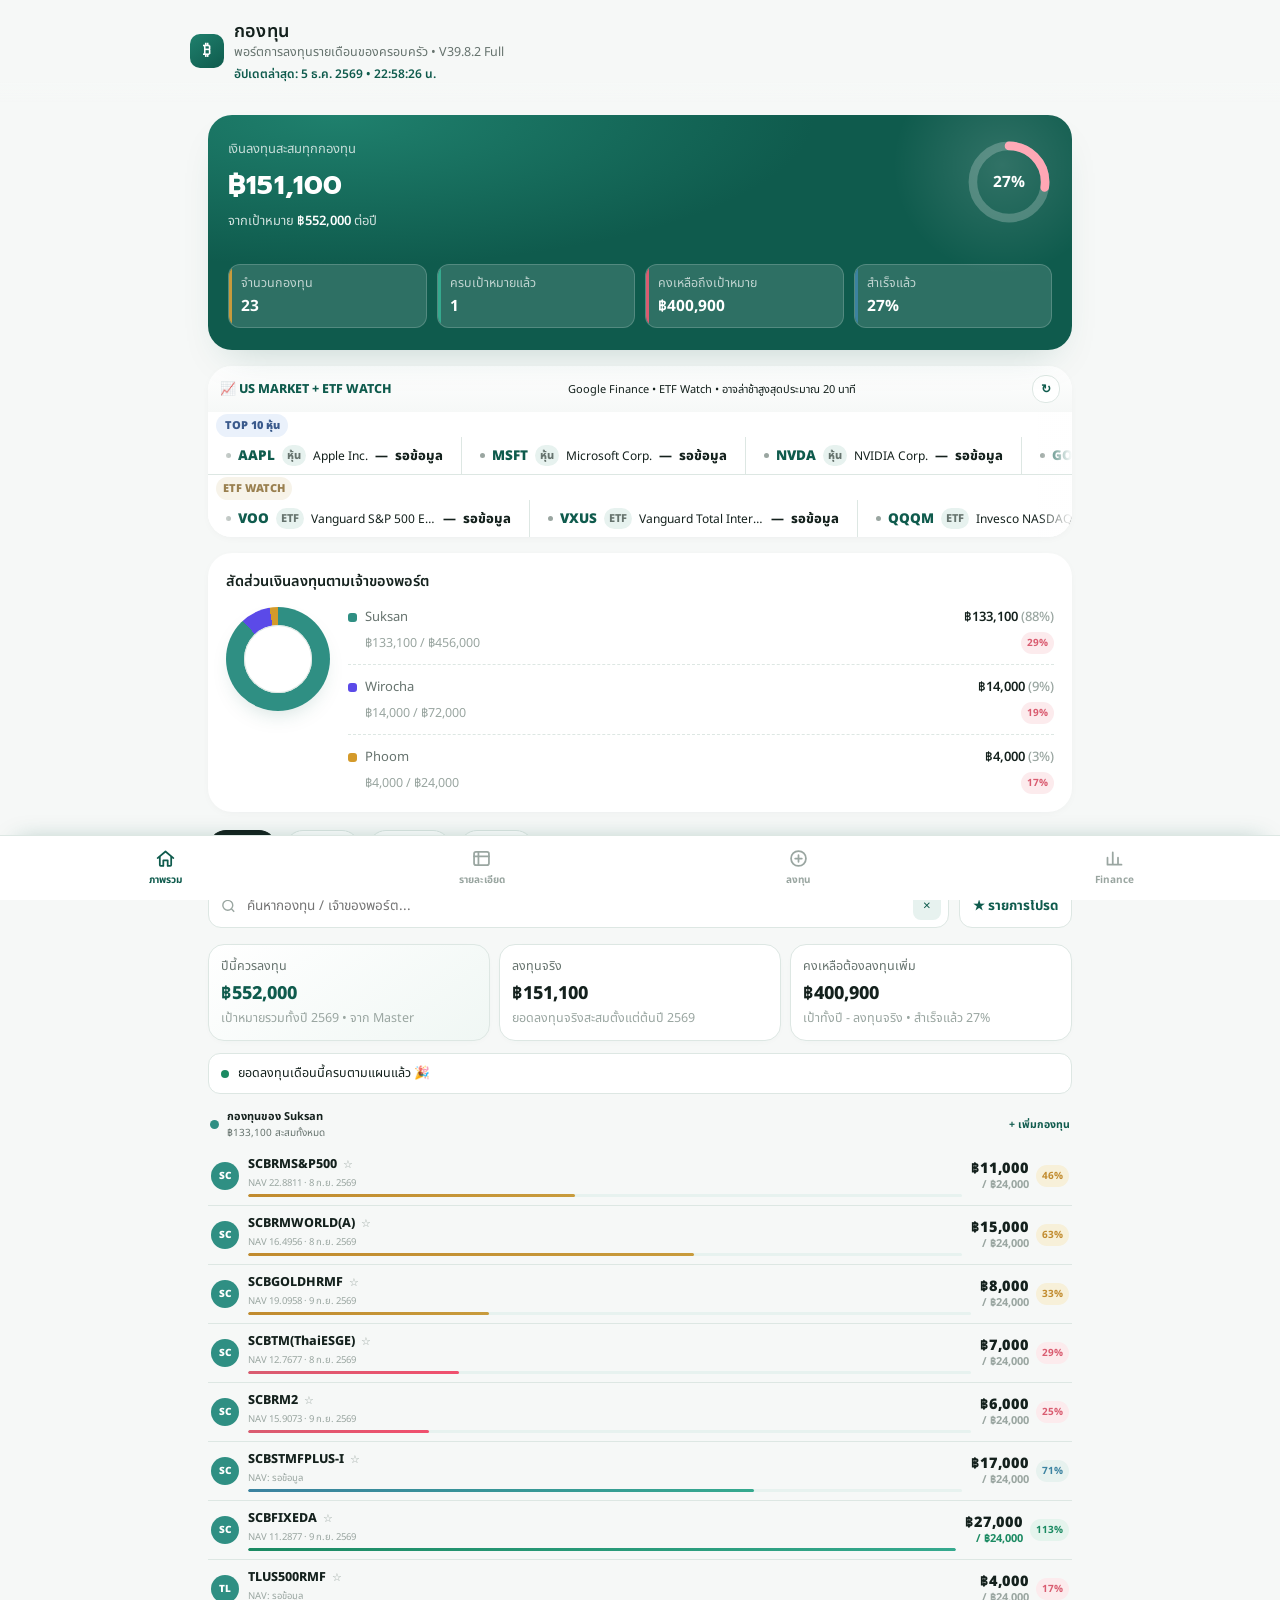
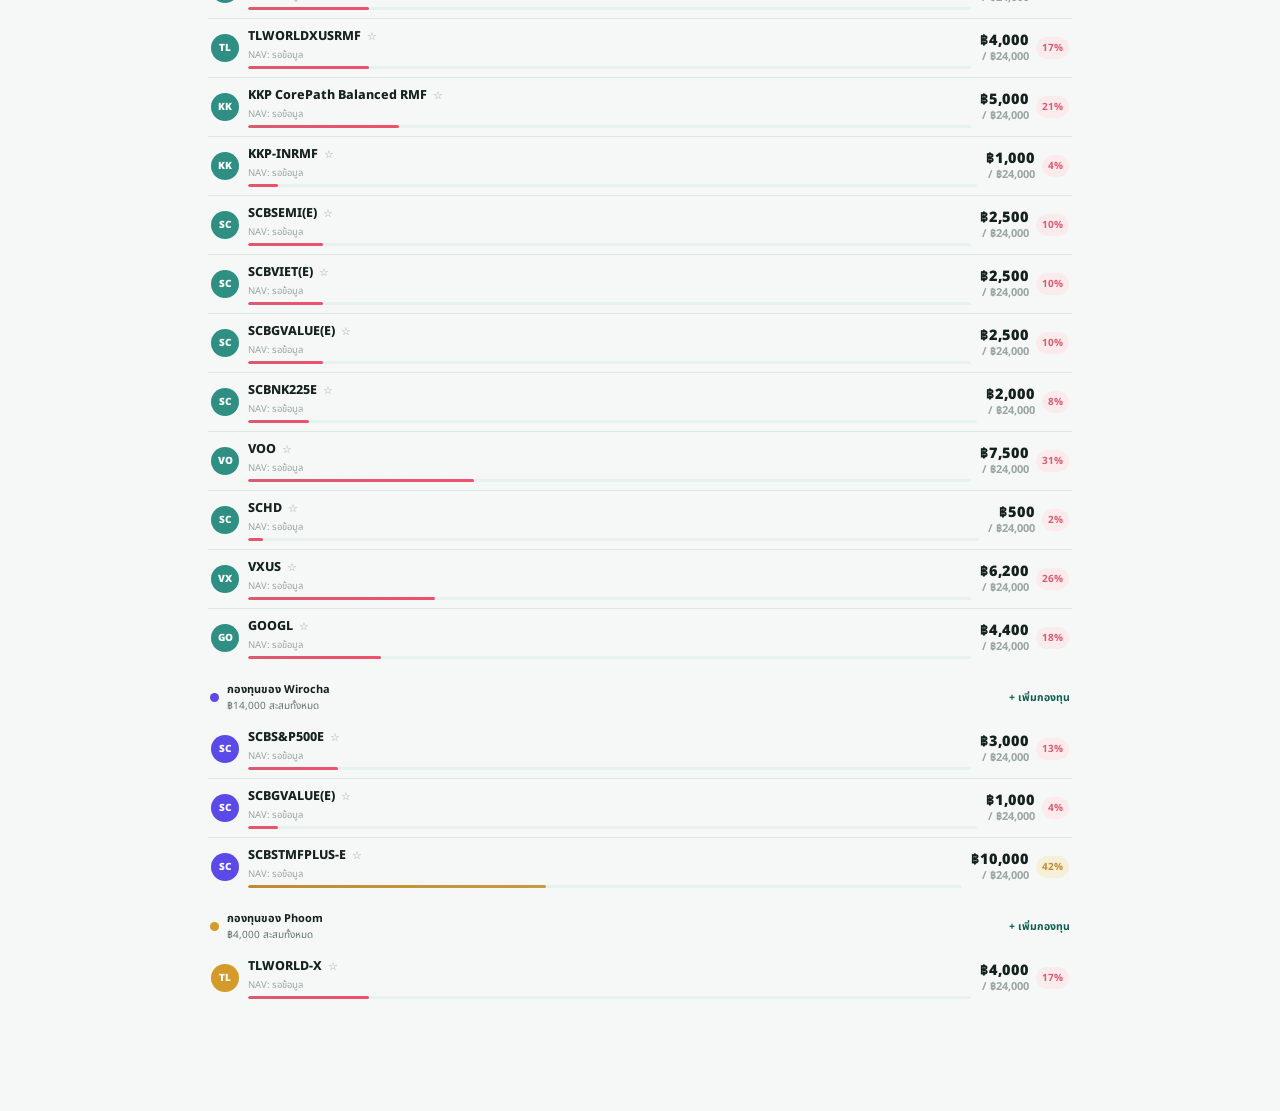
==== commit bbf4ad83: "Add files via upload" ====
--- a/index.html
+++ b/index.html
@@ -536,19 +536,19 @@
 .detail-actions{display:flex;gap:8px;margin-top:12px}.detail-action-btn{flex:1;border:1px solid var(--line);background:var(--surface);color:var(--primary);border-radius:11px;padding:10px;font-weight:700;cursor:pointer}
 .history-list{display:flex;flex-direction:column;gap:7px;margin-top:10px}.history-item{display:grid;grid-template-columns:1fr auto auto;gap:8px;align-items:center;padding:10px 11px;background:var(--surface);border:1px solid var(--line);border-radius:12px}.history-date{font-size:12.5px;color:var(--ink-soft)}.history-note{font-size:12px;color:var(--ink-faint)}.history-amt{font-weight:800;font-size:13.5px}.history-actions{display:flex;gap:4px}.history-actions button{border:none;background:var(--primary-soft);color:var(--primary);border-radius:7px;width:28px;height:28px;cursor:pointer}.history-note-text{font-size:12.5px;color:var(--ink);margin-top:4px;line-height:1.45;word-break:break-word}.history-note-empty{font-size:12px;color:var(--ink-faint);margin-top:4px;font-style:italic}.note-field textarea{width:100%;min-height:74px;resize:vertical;border:1px solid var(--line);border-radius:12px;padding:10px 12px;font:inherit;font-size:13px;background:var(--surface);color:var(--ink);outline:none}.note-field textarea:focus{border-color:var(--primary);box-shadow:0 0 0 3px rgba(104,189,178,.10)}.history-help{font-size:12px;color:var(--ink-faint);margin-top:3px}
 .sheet-connect-box{background:linear-gradient(145deg,#F0F7F4,#fff);border:1px solid #D7E7E1;border-radius:16px;padding:13px;margin-top:12px}.sheet-status{font-size:12.5px;color:var(--ink-soft);line-height:1.5;margin-top:6px}.setup-note{font-size:12.5px;color:var(--ink-faint);line-height:1.5;margin-top:7px}
-.quick-month{display:grid;grid-template-columns:repeat(3,minmax(0,1fr));gap:0;padding:9px 6px;border-radius:12px;background:var(--primary-soft);margin-top:9px;font-size:12px;line-height:1.25;overflow:hidden}.quick-month .qm-item{min-width:0;display:flex;flex-direction:column;align-items:center;justify-content:center;text-align:center;padding:2px 7px}.quick-month .qm-item+.qm-item{border-left:1px solid rgba(15,91,77,.12)}.quick-month .qm-label{display:block;min-height:30px;color:var(--ink-soft);font-size:11.5px;line-height:1.3;white-space:normal}.quick-month b{display:block;margin-top:3px;color:var(--primary);font-size:14px;line-height:1.2;white-space:nowrap;font-variant-numeric:tabular-nums}.quick-month .qm-value{min-width:0;max-width:100%;overflow:hidden;text-overflow:ellipsis}@media(max-width:420px){.quick-month{padding:8px 3px}.quick-month .qm-item{padding:2px 4px}.quick-month .qm-label{font-size:10.5px;min-height:28px}.quick-month b{font-size:13px}}
+.quick-month{display:grid;grid-template-columns:repeat(3,1fr);gap:8px;margin-top:9px}.quick-month-item{min-width:0;text-align:center;padding:10px 7px;border:1px solid #DFEBE6;border-radius:12px;background:var(--surface);box-sizing:border-box}.quick-month-item .qm-label{display:block;font-size:11.5px;line-height:1.3;color:var(--ink-soft);white-space:nowrap}.quick-month-item .qm-value{display:block;margin-top:5px;font-size:15px;line-height:1.25;font-weight:800;color:var(--primary);white-space:nowrap;overflow:hidden;text-overflow:ellipsis}.quick-month-item.remain .qm-value{color:var(--ink)}
+@media(max-width:520px){.quick-month{gap:6px}.quick-month-item{padding:9px 4px}.quick-month-item .qm-label{font-size:10.5px}.quick-month-item .qm-value{font-size:13.5px;margin-top:4px}}
 @media(max-width:650px){.summary-grid{grid-template-columns:1fr 1fr}.summary-card:last-child{grid-column:1/-1}.tool-btn{padding:0 10px}}
 
 
 .market-panel{overflow:hidden;padding:0}.market-ticker-head{display:flex;align-items:center;justify-content:space-between;gap:10px;padding:9px 12px;border-bottom:1px solid var(--border);background:linear-gradient(180deg,#fff,#F6F8F7)}.market-ticker-title{font-size:12.5px;font-weight:800;color:var(--primary);white-space:nowrap}.market-subtitle{font-size:11px;color:var(--muted);white-space:nowrap;overflow:hidden;text-overflow:ellipsis}.market-ticker-wrap{position:relative;overflow:hidden;width:100%;background:#fff}.market-ticker-row{position:relative;overflow:hidden;width:100%;border-bottom:1px solid #DDE7E3}.market-ticker-row:last-child{border-bottom:0}.market-ticker-row:before,.market-ticker-row:after{content:'';position:absolute;top:0;bottom:0;width:34px;z-index:2;pointer-events:none}.market-ticker-row:before{left:0;background:linear-gradient(90deg,#fff,transparent)}.market-ticker-row:after{right:0;background:linear-gradient(270deg,#fff,transparent)}.market-ticker-track{display:flex;width:max-content;will-change:transform}.market-ticker-track.stocks{animation:marketTickerStock 34s linear infinite}.market-ticker-track.etfs{animation:marketTickerStock 34s linear infinite}.market-ticker-wrap:hover .market-ticker-track,.market-ticker-wrap:active .market-ticker-track{animation-play-state:paused}.market-ticker-item{display:inline-flex;align-items:center;gap:7px;padding:8px 18px;border-right:1px solid #DDE7E3;white-space:nowrap;font-size:13px}.market-ticker-item .ticker{font-weight:900;color:var(--primary);font-size:13.5px}.market-ticker-item .group{font-size:11px;font-weight:800;color:#66736E;background:#E7F2EF;border-radius:999px;padding:2px 5px}.market-ticker-item .name{color:var(--muted);font-size:12px;max-width:125px;overflow:hidden;text-overflow:ellipsis}.market-ticker-item .price{font-weight:800;font-variant-numeric:tabular-nums}.market-ticker-item .chg{font-weight:800;font-variant-numeric:tabular-nums}.market-ticker-item.up .chg{color:#1B8A62}.market-ticker-item.down .chg{color:#D95C70}.market-ticker-item.na .price,.market-ticker-item.na .chg{color:var(--muted)}.market-ticker-item .dot{width:5px;height:5px;border-radius:50%;background:#9AA6A1;flex:0 0 auto}.market-ticker-item.up .dot{background:#1B8A62}.market-ticker-item.down .dot{background:#D95C70}.market-row-label{display:inline-flex;align-items:center;justify-content:center;min-width:72px;padding:3px 7px;margin:0 5px 0 8px;border-radius:999px;font-size:11px;font-weight:900;background:#E7F2EF;color:var(--primary);position:relative;z-index:3}.market-row-label.etf{background:#F7F3E9;color:#9A8050}.market-row-label.stock{background:#EAF1FB;color:#3A5A8C}@keyframes marketTickerStock{from{transform:translateX(0)}to{transform:translateX(-50%)}}@media(prefers-reduced-motion:reduce){.market-ticker-track{animation:none}}@media(max-width:560px){.market-ticker-head{padding:8px 10px}.market-ticker-item{padding:8px 12px;font-size:12.5px}.market-ticker-item .name{display:none}.market-ticker-item .group{font-size:10.5px}.market-ticker-item .ticker{font-size:13px}.market-row-label{min-width:58px;font-size:10.5px;margin-left:5px}}
 .finance-toolbar{display:flex;justify-content:space-between;align-items:center;gap:10px;margin-bottom:12px;flex-wrap:wrap}.finance-toolbar .sub{font-size:12.5px;color:var(--ink-faint)}
-.finance-seg{display:grid;grid-template-columns:repeat(3,1fr);gap:4px;background:#E9EFED;border-radius:13px;padding:4px;margin-bottom:10px}.finance-seg button{border:0;background:transparent;padding:8px 5px;border-radius:10px;font-weight:900;color:#61716D;font-size:12px;cursor:pointer;font-family:inherit}.finance-seg button.active{background:#fff;color:var(--primary);box-shadow:0 2px 8px rgba(35,73,65,.12)}
-.finance-list-head{display:grid;grid-template-columns:1fr 76px 100px;gap:6px;padding:2px 12px 8px;font-size:12px;color:var(--ink-faint);font-weight:800}.finance-list-head span:nth-child(2),.finance-list-head span:nth-child(3){text-align:right}.finance-list{background:var(--surface);border:1px solid var(--line);border-radius:15px;overflow:hidden;box-shadow:0 2px 12px -8px rgba(15,91,77,.18)}.finance-row{display:grid;grid-template-columns:1fr 76px 100px;align-items:center;gap:6px;padding:11px 12px;border-bottom:1px solid var(--line);cursor:pointer}.finance-row:last-child{border-bottom:0}.finance-row:active{background:var(--primary-soft)}.finance-row-id{display:flex;align-items:center;gap:9px;min-width:0}.finance-badge{width:32px;height:32px;border-radius:50%;flex:0 0 auto;display:flex;align-items:center;justify-content:center;font-size:12px;font-weight:900;color:#fff}.finance-row-text{min-width:0}.finance-row-symbol{font-weight:900;font-size:13.5px;color:var(--ink);white-space:nowrap;overflow:hidden;text-overflow:ellipsis}.finance-row-name{font-size:12px;color:var(--ink-faint);white-space:nowrap;overflow:hidden;text-overflow:ellipsis;max-width:100%}.finance-row-owner{font-size:10px;color:#84938F;margin-top:1px;white-space:nowrap;overflow:hidden;text-overflow:ellipsis}.finance-row-price{text-align:right;font-weight:800;font-size:13px;font-variant-numeric:tabular-nums}.finance-row-price.finance-na{color:var(--ink-faint);font-weight:600}.finance-row-pct{justify-self:end;font-size:12.5px;font-weight:800;padding:4px 8px;border-radius:8px;text-align:center;min-width:66px;font-variant-numeric:tabular-nums}.finance-row-pct.up{background:#E4F6EE;color:#1B8A62}.finance-row-pct.down{background:#FDECEF;color:#D95C70}.finance-row-pct.na{background:#F2F4F3;color:var(--ink-faint)}.finance-section-title{font-size:13.5px;font-weight:900;color:var(--primary);margin:16px 0 8px}.market-manager-list{display:flex;flex-direction:column;gap:7px}.market-manager-row{display:grid;grid-template-columns:70px 1fr 105px 85px 80px 34px;gap:7px;align-items:center;padding:8px;border:1px solid var(--line);border-radius:11px;background:var(--surface)}.market-manager-row input,.market-manager-row select{width:100%;border:1px solid var(--line);border-radius:8px;padding:7px;font:inherit;font-size:12px;background:var(--surface);color:var(--ink)}.market-manager-row .remove{border:none;background:#FDECEF;color:#C24D63;border-radius:8px;height:30px;cursor:pointer}.market-manager-head{display:grid;grid-template-columns:70px 1fr 105px 85px 80px 34px;gap:7px;font-size:11px;color:var(--ink-faint);padding:0 8px}.finance-empty{padding:20px;text-align:center;color:var(--ink-faint);font-size:12.5px}.finance-modal .fund-detail-sheet{max-width:560px}.finance-detail-grid{display:grid;grid-template-columns:1fr 1fr;gap:8px;margin-top:12px}.finance-detail-kpi{padding:10px;border:1px solid var(--line);border-radius:11px;background:var(--surface)}.finance-detail-kpi .k{font-size:11px;color:var(--ink-faint)}.finance-detail-kpi .v{font-size:13.5px;font-weight:800;margin-top:3px}.finance-manager-actions{display:flex;gap:8px;margin-top:10px}.finance-manager-actions .btn{flex:1}.finance-note{font-size:12px;color:var(--ink-faint);line-height:1.5;margin-top:8px}
+.finance-list-head{display:grid;grid-template-columns:1fr 76px 100px;gap:6px;padding:2px 12px 8px;font-size:12px;color:var(--ink-faint)}.finance-list-head .fsort{background:none;border:none;padding:0;font:inherit;font-size:12px;font-weight:800;color:inherit;display:flex;align-items:center;gap:3px;cursor:pointer}.finance-list-head .fsort:nth-child(2),.finance-list-head .fsort:nth-child(3){justify-content:flex-end}.finance-list-head .fsort.active{color:var(--primary)}.finance-list-head .fsort-arrow{font-size:11px}.finance-list{background:var(--surface);border:1px solid var(--line);border-radius:15px;overflow:hidden;box-shadow:0 2px 12px -8px rgba(15,91,77,.18)}.finance-row{display:grid;grid-template-columns:1fr 76px 100px;align-items:center;gap:6px;padding:11px 12px;border-bottom:1px solid var(--line);cursor:pointer}.finance-row:last-child{border-bottom:0}.finance-row:active{background:var(--primary-soft)}.finance-row-id{display:flex;align-items:center;gap:9px;min-width:0}.finance-badge{width:32px;height:32px;border-radius:50%;flex:0 0 auto;display:flex;align-items:center;justify-content:center;font-size:12px;font-weight:900;color:#fff}.finance-row-text{min-width:0}.finance-row-symbol{font-weight:900;font-size:13.5px;color:var(--ink)}.finance-row-name{font-size:12px;color:var(--ink-faint);white-space:nowrap;overflow:hidden;text-overflow:ellipsis;max-width:100%}.finance-row-price{text-align:right;font-weight:800;font-size:13px;font-variant-numeric:tabular-nums}.finance-row-price.finance-na{color:var(--ink-faint);font-weight:600}.finance-row-pct{justify-self:end;font-size:12.5px;font-weight:800;padding:4px 8px;border-radius:8px;text-align:center;min-width:66px;font-variant-numeric:tabular-nums}.finance-row-pct.up{background:#E4F6EE;color:#1B8A62}.finance-row-pct.down{background:#FDECEF;color:#D95C70}.finance-row-pct.na{background:#F2F4F3;color:var(--ink-faint)}.finance-section-title{font-size:13.5px;font-weight:900;color:var(--primary);margin:16px 0 8px}.market-manager-list{display:flex;flex-direction:column;gap:7px}.market-manager-row{display:grid;grid-template-columns:70px 1fr 105px 85px 80px 34px;gap:7px;align-items:center;padding:8px;border:1px solid var(--line);border-radius:11px;background:var(--surface)}.market-manager-row input,.market-manager-row select{width:100%;border:1px solid var(--line);border-radius:8px;padding:7px;font:inherit;font-size:12px;background:var(--surface);color:var(--ink)}.market-manager-row .remove{border:none;background:#FDECEF;color:#C24D63;border-radius:8px;height:30px;cursor:pointer}.market-manager-head{display:grid;grid-template-columns:70px 1fr 105px 85px 80px 34px;gap:7px;font-size:11px;color:var(--ink-faint);padding:0 8px}.finance-empty{padding:20px;text-align:center;color:var(--ink-faint);font-size:12.5px}.finance-modal .fund-detail-sheet{max-width:560px}.finance-detail-grid{display:grid;grid-template-columns:1fr 1fr;gap:8px;margin-top:12px}.finance-detail-kpi{padding:10px;border:1px solid var(--line);border-radius:11px;background:var(--surface)}.finance-detail-kpi .k{font-size:11px;color:var(--ink-faint)}.finance-detail-kpi .v{font-size:13.5px;font-weight:800;margin-top:3px}.finance-manager-actions{display:flex;gap:8px;margin-top:10px}.finance-manager-actions .btn{flex:1}.finance-note{font-size:12px;color:var(--ink-faint);line-height:1.5;margin-top:8px}
 @media(max-width:650px){.market-manager-row,.market-manager-head{grid-template-columns:62px 1fr 88px 70px 60px 32px}.market-manager-row{padding:6px;gap:5px}.market-manager-head{gap:5px}.finance-detail-grid{grid-template-columns:1fr 1fr}.finance-list-head,.finance-row{grid-template-columns:1fr 64px 84px}.finance-row-name{display:none}}
 
 </style>
 <script src="auth.js"></script>
-</head>
+<style id="v39-finance-final-ui">.finance-main-panel{padding:14px;background:linear-gradient(180deg,#fff,#f7faf9)}.finance-main-head{display:flex;align-items:center;justify-content:space-between;gap:10px;margin-bottom:10px}.finance-main-brand{display:flex;align-items:center;gap:9px;min-width:0}.finance-main-icon{width:40px;height:40px;border-radius:12px;display:grid;place-items:center;background:#e8f3ef;color:#0f6958;border:1px solid #d4e6e0}.finance-main-title{font-size:18px;font-weight:950}.finance-main-sub{font-size:10.5px;color:#84918d}.finance-main-actions{display:flex;gap:6px}.finance-main-actions .tool-btn{height:34px;padding:0 10px;border-radius:10px}.finance-main-actions #marketManagerBtn{background:#0f6958;color:#fff;border-color:#0f6958}.finance-market-status{display:flex;justify-content:space-between;align-items:center;padding:8px 10px;margin-bottom:9px;border:1px solid #dce9e5;border-radius:12px;background:#f3f8f6;font-size:10.5px;color:#6e7e79}.finance-market-status .status-left{display:flex;align-items:center;gap:6px}.live-dot{width:7px;height:7px;border-radius:50%;background:#35a978}.status-tag{font-weight:900;color:#0f6958;background:#fff;border:1px solid #d6e7e1;border-radius:999px;padding:3px 7px}.finance-main-tabs{background:#eaf0ee;border:1px solid #dfe8e5;border-radius:12px;padding:3px;margin-bottom:9px}.finance-main-tabs button{font-size:12px;padding:8px 4px}.finance-list-head{padding:2px 10px 6px;font-size:10px}.finance-list{border-radius:14px}.finance-row{padding:9px 10px}.finance-badge{width:34px;height:34px;border-radius:10px}.finance-row-symbol{font-size:12.5px}.finance-row-name{font-size:10.5px}.finance-row-price{font-size:12.5px}.finance-row-pct{font-size:10.5px;min-width:58px;padding:4px 6px;border-radius:8px}@media(max-width:650px){.finance-main-panel{padding:11px}.finance-main-title{font-size:16px}.finance-main-sub{font-size:10px}.finance-main-actions .tool-btn{padding:0 8px;font-size:11px}.finance-row{padding:9px 8px}}</style><style id="v39-manager-final-ui">.v39-manager-sheet{border-radius:22px!important;padding:15px!important}.v39-manager-top{display:flex;justify-content:space-between;align-items:flex-start;gap:10px}.v39-manager-top .fund-detail-close{position:static}.v39-manager-tabs{margin:4px 0 9px}.v39-manager-tabs button{font-size:12px;padding:8px 4px}.v39-manager-typehint{margin:8px 0;padding:9px 11px;border:1px dashed #cfe1dc;border-radius:13px;background:#f8fcfb;display:flex;align-items:center;gap:8px;color:#35685d}.v39-manager-typehint span{width:27px;height:27px;border-radius:8px;display:grid;place-items:center;background:#e4f2ee;color:#0c715f;font-weight:950}.v39-manager-typehint b{font-size:12px}.v39-manager-typehint em{font-style:normal;font-size:10px;color:#8a9894;margin-left:auto}.v39-manager-addbar{display:flex;justify-content:space-between;align-items:center;gap:8px;padding:8px 1px}.v39-symbol-label{font-size:12px;font-weight:900}.v39-symbol-hint{font-size:10px;color:#8a9894}.v39-add-fund-btn{padding:7px 12px!important;font-size:11px!important;border-radius:9px!important}.v39-manager-sheet .market-manager-list{max-height:52vh;overflow:auto}@media(max-width:650px){.v39-manager-sheet{width:calc(100% - 16px)!important;padding:12px!important}.v39-manager-typehint em{display:none}.v39-manager-sheet .market-manager-head{display:none}.v39-manager-sheet .market-manager-list{max-height:55vh}.v39-manager-sheet .market-manager-row{grid-template-columns:1fr auto!important}.v39-manager-sheet .market-manager-row>*:nth-child(3),.v39-manager-sheet .market-manager-row>*:nth-child(4){display:none}}</style></head>
 <body>
 
 <div class="topbar">
@@ -557,7 +557,7 @@
       <div class="brand-mark">₿</div>
       <div>
         <div class="brand-name">กองทุน</div>
-        <div class="brand-sub">พอร์ตการลงทุนรายเดือนของครอบครัว • V39 Consolidated</div>
+        <div class="brand-sub">พอร์ตการลงทุนรายเดือนของครอบครัว • V39.8.2 Full</div>
         <div class="last-updated" id="lastUpdated">อัปเดตล่าสุด: -</div>
       </div>
     </div>
@@ -593,11 +593,12 @@
 
     <div class="panel market-panel">
       <div class="market-ticker-head">
-        <div class="market-ticker-title">📈 ETF WATCH</div>
+        <div class="market-ticker-title">📈 US MARKET + ETF WATCH</div>
         <div class="market-subtitle">Google Finance • ETF Watch • อาจล่าช้าสูงสุดประมาณ 20 นาที</div>
         <button class="tool-btn" id="marketRefreshBtn" style="padding:4px 8px;font-size:12px">↻</button>
       </div>
       <div class="market-ticker-wrap" id="marketTickerWrap">
+        <div class="market-ticker-row"><span class="market-row-label stock">TOP 10 หุ้น</span><div class="market-ticker-track stocks" id="marketStockGrid"></div></div>
         <div class="market-ticker-row"><span class="market-row-label etf">ETF WATCH</span><div class="market-ticker-track etfs" id="marketEtfGrid"></div></div>
       </div>
     </div>
@@ -632,14 +633,13 @@
         <div><div class="panel-title" style="margin-bottom:2px">📈 Market Watch</div><div class="sub">ข้อมูลจาก Google Sheets / GOOGLEFINANCE • ราคาอาจล่าช้าตามข้อจำกัดของ Google Finance</div></div>
         <div style="display:flex;gap:7px"><button class="tool-btn" id="financeRefreshBtn">↻ อัปเดต</button><button class="tool-btn" id="marketManagerBtn">⚙ จัดการ</button></div>
       </div>
-      <div class="finance-seg" id="financeSeg">
-        <button type="button" class="active" data-tab="fund">My funds</button>
-        <button type="button" data-tab="etf">ETF</button>
-        <button type="button" data-tab="stock">Stock</button>
+      <div class="finance-section-title">⭐ กองทุน / ETF ที่ติดตาม</div>
+      <div class="finance-list-head" id="financeSortHead">
+        <button type="button" class="fsort" data-key="name">ชื่อ / ประเภท</button>
+        <button type="button" class="fsort" data-key="price">ราคา<span class="fsort-arrow"></span></button>
+        <button type="button" class="fsort" data-key="changepct">% เปลี่ยนแปลง<span class="fsort-arrow"></span></button>
       </div>
-      <div class="finance-list-head"><span>ชื่อ</span><span>ราคา/NAV</span><span>เปลี่ยนแปลง</span></div>
       <div class="finance-list" id="financeCards"></div>
-      <div class="finance-note" id="financeHint">NAV ของ My funds ใช้ NAV จาก FundMaster/ฐานข้อมูลเท่านั้น • ไม่มีข้อมูล = รออัปเดต</div>
     </div>
   </section>
 
@@ -825,25 +825,7 @@
 
 
 <!-- ============ MARKET MANAGER MODAL ============ -->
-<div class="modal-overlay" id="marketManagerModal" hidden>
-  <div class="modal-sheet" style="max-width:900px;width:96%">
-    <p class="modal-title">⚙ จัดการ Finance</p>
-    <div class="finance-seg" id="managerSeg" style="margin:10px 0">
-      <button type="button" class="active" data-tab="fund">My funds</button>
-      <button type="button" data-tab="etf">ETF</button>
-      <button type="button" data-tab="stock">Stock</button>
-    </div>
-    <p class="modal-sub">เพิ่มรายการด้วย <b>ชื่อย่อ (Symbol) เพียงช่องเดียว</b> ระบบจะเติมชื่อและประเภทจากฐานข้อมูลที่มี และใช้ GOOGLEFINANCE สำหรับ ETF ที่รองรับ</p>
-    <div class="field-row" style="align-items:end">
-      <div class="field" style="flex:1"><label for="marketSymbolInput">ชื่อย่อ หุ้น / ETF / กองทุน</label><input id="marketSymbolInput" placeholder="เช่น AAPL, VOO, QQQM, SCBRMWORLD(A)" autocomplete="off"></div>
-      <button class="btn btn-primary" id="marketAddBtn" type="button" style="min-width:130px">＋ เพิ่ม</button>
-    </div>
-    <div class="market-manager-list" id="marketManagerList" style="margin-top:12px"></div>
-    <div class="finance-manager-actions"><button class="btn btn-primary" id="marketSaveBtn">บันทึก Market Board</button></div>
-    <div class="finance-note">เพิ่มด้วย Symbol ช่องเดียวได้ทั้ง หุ้น / ETF / กองทุน • กองทุนที่ไม่อยู่ใน FundMaster ก็เพิ่มจากหน้าเว็บได้ทันที โดยจะแสดงสถานะ NAV รอข้อมูลจนกว่าจะมีแหล่ง NAV ที่รองรับ</div>
-    <div class="modal-actions" style="margin-top:12px"><button class="btn btn-ghost" id="marketManagerClose">ปิด</button></div>
-  </div>
-</div>
+<div class="modal-overlay" id="marketManagerModal" hidden><div class="modal-sheet v39-manager-sheet" style="max-width:900px;width:96%"><div class="v39-manager-top"><div><p class="modal-title">⚙ จัดการ</p><p class="modal-sub">เพิ่มรายการใหม่ที่ยังไม่มีในระบบ • กองทุน / Stock / ETF</p></div><button class="fund-detail-close" id="marketManagerClose" type="button">×</button></div><div class="finance-seg v39-manager-tabs" id="managerSeg"><button type="button" class="active" data-tab="fund">▤ กองทุน <b id="managerFundCount">0</b></button><button type="button" data-tab="stock">◈ Stock</button><button type="button" data-tab="etf">◉ ETF</button></div><div class="v39-manager-typehint"><span>＋</span><b id="managerSectionTitle">กองทุน</b><em>เลือกประเภท แล้วเพิ่มรายการใหม่</em></div><div class="v39-manager-addbar"><div><div class="v39-symbol-label">New <span id="managerAddType">กองทุน</span></div><div class="v39-symbol-hint">ใช้ Symbol เพื่อค้นหาและเพิ่มรายการ</div></div><button class="btn btn-primary v39-add-fund-btn" id="marketAddBtn" type="button">＋ เพิ่ม</button></div><div class="market-manager-head"><span>Ticker</span><span>Name</span><span>Exchange</span><span>Group</span><span>Active</span><span></span></div><div class="market-manager-list" id="marketManagerList"></div><div class="finance-manager-actions"><button class="btn btn-primary" id="marketSaveBtn">บันทึก</button></div><div class="finance-note" id="managerNote">ค้นหา Symbol ใหม่ได้จากช่องเดียว • ระบบจะกัน Symbol ซ้ำก่อนเพิ่ม</div></div></div>
 
 <!-- ============ FINANCE DETAIL MODAL ============ -->
 <div class="fund-detail-overlay finance-modal" id="financeDetailOverlay" hidden>
@@ -926,21 +908,6 @@
   const base=f.name.replace(/\s*\([^)]*\)\s*$/,'');
   return FUND_NAV[base] || null;
 }
-(function loadWebFundRegistry(){
- try{const saved=JSON.parse(localStorage.getItem('fund_master_web_registry_v1')||'null');if(saved&&typeof saved==='object'){Object.entries(saved).forEach(([k,v])=>{FUND_MASTER[k]={...(FUND_MASTER[k]||{}),...v};});}}catch(e){}
-})();
-
-// Web-added fund registry: funds created from Finance survive refresh and are merged
-// with the built-in/Google Sheet FundMaster without deleting existing records.
-(function loadWebFundRegistry(){
-  try{
-    const saved=JSON.parse(localStorage.getItem('fund_master_web_registry_v1')||'{}');
-    Object.entries(saved||{}).forEach(([code,m])=>{
-      if(code && m) FUND_MASTER[code]={...(FUND_MASTER[code]||{}),...m};
-    });
-  }catch(e){ console.warn('web fund registry',e); }
-})();
-
 function canonicalFundCode(name){
   const raw=String(name||'').trim();
   if(FUND_ALIASES[raw]) return FUND_ALIASES[raw];
@@ -1529,9 +1496,8 @@
   document.getElementById('detailPct').textContent=Math.round(pct)+'%';
   document.getElementById('detailRemain').textContent=pct>=100?'ถึงเป้าหมายแล้ว':'เหลือ '+fmtInt(Math.max(0,target-actual));
   document.getElementById('detailFill').style.width=Math.min(100,pct)+'%';
-  const plan=Number(yd.target||0)/12, tm=Number(yd.planMonths?.[currentMonthIndex()]||0), diff=plan-tm;
-  const remainText=diff===0?'0':(diff>0?`ยังขาด ${fmtInt(diff)}`:`ลงเกิน ${fmtInt(Math.abs(diff))}`);
-  document.getElementById('detailMonthlyPlan').innerHTML=`<div class="qm-item"><span class="qm-label">เดือนนี้ควรลงทุน</span><b class="qm-value">${fmtInt(plan)}</b></div><div class="qm-item"><span class="qm-label">ลงทุนแล้ว</span><b class="qm-value">${fmtInt(tm)}</b></div><div class="qm-item"><span class="qm-label">เหลือ</span><b class="qm-value">${remainText}</b></div>`;
+  const plan=Number(yd.planMonths?.[currentMonthIndex()])||0, tm=currentMonthInvestmentForFund(f);
+  document.getElementById('detailMonthlyPlan').innerHTML=`<div class="quick-month-item"><span class="qm-label">เดือนนี้ควรลงทุน</span><span class="qm-value">${fmtInt(plan)}</span></div><div class="quick-month-item"><span class="qm-label">ลงทุนไปแล้ว</span><span class="qm-value">${fmtInt(tm)}</span></div><div class="quick-month-item remain"><span class="qm-label">เหลือ</span><span class="qm-value">${fmtInt(Math.max(0,plan-tm))}</span></div>`;
   const fb=document.getElementById('detailFavoriteBtn'); fb.textContent=f.favorite?'★ อยู่ในรายการโปรด':'☆ เพิ่มรายการโปรด';
   renderHistory(f);
   window.__detailFundId=fundId;
@@ -1545,9 +1511,6 @@
       const yd2=yearData(f,selectedYear,true);
       yd2.planMonths=yd2.planMonths||{};
       yd2.planMonths[month]=value;
-      // Detail page: keep the monthly actual value and transaction history in sync
-      // so the summary strip above updates immediately after editing the month.
-      syncMonthlyCellToTransactions(f, selectedYear, month, value);
       saveData(DATA);
       updateRowComputed(f.id);
       renderHero(); renderAllocation(); renderSmartSummary(); renderFundGroups();
@@ -1626,28 +1589,18 @@
 });
 
 /* ================= BOTTOM NAV SWITCH ================= */
-const LAST_VIEW_KEY = 'mff_last_view';
-function activateView(view, opts){
-  opts = opts || {};
-  const valid = ['dashboard','table','finance'];
-  if(!valid.includes(view)) view = 'dashboard';
-  document.querySelectorAll('.bn-item[data-view]').forEach(b=>b.classList.toggle('active', b.dataset.view===view));
-  document.getElementById('view-dashboard').hidden = view!=='dashboard';
-  document.getElementById('view-table').hidden = view!=='table';
-  document.getElementById('view-finance').hidden = view!=='finance';
-  if(view==='finance'){renderFinanceCards(); if(sheetsToken&&sheetId) pullMarketWatch();}
-  try{ localStorage.setItem(LAST_VIEW_KEY, view); }catch(e){}
-  if(!opts.silent) window.scrollTo({top:0,behavior:'smooth'});
-}
 document.querySelectorAll('.bn-item[data-view]').forEach(btn=>{
-  btn.addEventListener('click', ()=> activateView(btn.dataset.view));
+  btn.addEventListener('click', ()=>{
+    document.querySelectorAll('.bn-item[data-view]').forEach(b=>b.classList.remove('active'));
+    btn.classList.add('active');
+    const view = btn.dataset.view;
+    document.getElementById('view-dashboard').hidden = view!=='dashboard';
+    document.getElementById('view-table').hidden = view!=='table';
+    document.getElementById('view-finance').hidden = view!=='finance';
+    if(view==='finance'){renderFinanceCards(); if(sheetsToken&&sheetId) pullMarketWatch();}
+    window.scrollTo({top:0,behavior:'smooth'});
+  });
 });
-/* คืนหน้าล่าสุดที่ผู้ใช้เปิดค้างไว้หลังรีเฟรช แทนที่จะเด้งกลับหน้าแรกเสมอ */
-(function restoreLastView(){
-  let saved=null;
-  try{ saved = localStorage.getItem(LAST_VIEW_KEY); }catch(e){}
-  if(saved) activateView(saved, {silent:true});
-})();
 
 /* ================= INVEST MODAL ================= */
 const modalInvest = document.getElementById('modalInvest');
@@ -1777,32 +1730,23 @@
 
 /* ================= MARKET WATCH / FINANCE ================= */
 const DEFAULT_MARKET_ASSETS=[
- {ticker:'AAPL',exchange:'NASDAQ',name:'Apple Inc.',group:'หุ้น',active:true},
- {ticker:'MSFT',exchange:'NASDAQ',name:'Microsoft Corporation',group:'หุ้น',active:true},
- {ticker:'NVDA',exchange:'NASDAQ',name:'NVIDIA Corporation',group:'หุ้น',active:true},
- {ticker:'GOOGL',exchange:'NASDAQ',name:'Alphabet Inc.',group:'หุ้น',active:true},
- {ticker:'AMZN',exchange:'NASDAQ',name:'Amazon.com Inc.',group:'หุ้น',active:true},
- {ticker:'META',exchange:'NASDAQ',name:'Meta Platforms Inc.',group:'หุ้น',active:true},
- {ticker:'BRK.B',exchange:'NYSE',name:'Berkshire Hathaway Inc.',group:'หุ้น',active:true},
- {ticker:'AVGO',exchange:'NASDAQ',name:'Broadcom Inc.',group:'หุ้น',active:true},
- {ticker:'TSLA',exchange:'NASDAQ',name:'Tesla Inc.',group:'หุ้น',active:true},
- {ticker:'JPM',exchange:'NYSE',name:'JPMorgan Chase & Co.',group:'หุ้น',active:true},
- {ticker:'VOO',exchange:'NYSEARCA',name:'Vanguard S&P 500 ETF',group:'ETF',active:true},
- {ticker:'VXUS',exchange:'NASDAQ',name:'Vanguard Total International Stock ETF',group:'ETF',active:true},
- {ticker:'SCHD',exchange:'NYSEARCA',name:'Schwab U.S. Dividend Equity ETF',group:'ETF',active:true},
- {ticker:'VT',exchange:'NYSEARCA',name:'Vanguard Total World Stock ETF',group:'ETF',active:true},
- {ticker:'QQQM',exchange:'NASDAQ',name:'Invesco NASDAQ 100 ETF',group:'ETF',active:true},
+ {ticker:'AAPL',exchange:'NASDAQ',name:'Apple Inc.',group:'Top 10 หุ้น',active:true},
+ {ticker:'MSFT',exchange:'NASDAQ',name:'Microsoft Corp.',group:'Top 10 หุ้น',active:true},
+ {ticker:'NVDA',exchange:'NASDAQ',name:'NVIDIA Corp.',group:'Top 10 หุ้น',active:true},
+ {ticker:'GOOGL',exchange:'NASDAQ',name:'Alphabet Inc. Class A',group:'Top 10 หุ้น',active:true},
+ {ticker:'AMZN',exchange:'NASDAQ',name:'Amazon.com Inc.',group:'Top 10 หุ้น',active:true},
+ {ticker:'META',exchange:'NASDAQ',name:'Meta Platforms Inc.',group:'Top 10 หุ้น',active:true},
+ {ticker:'BRK.B',exchange:'NYSE',name:'Berkshire Hathaway Class B',group:'Top 10 หุ้น',active:true},
+ {ticker:'AVGO',exchange:'NASDAQ',name:'Broadcom Inc.',group:'Top 10 หุ้น',active:true},
+ {ticker:'TSLA',exchange:'NASDAQ',name:'Tesla Inc.',group:'Top 10 หุ้น',active:true},
+ {ticker:'JPM',exchange:'NYSE',name:'JPMorgan Chase & Co.',group:'Top 10 หุ้น',active:true},
+ {ticker:'VOO',exchange:'NYSEARCA',name:'Vanguard S&P 500 ETF',group:'กองทุนของพอร์ต',active:true},
+ {ticker:'VXUS',exchange:'NASDAQ',name:'Vanguard Total International Stock ETF',group:'กองทุนของพอร์ต',active:true},
+ {ticker:'QQQM',exchange:'NASDAQ',name:'Invesco NASDAQ 100 ETF',group:'กองทุนของพอร์ต',active:true},
+ {ticker:'VT',exchange:'NYSEARCA',name:'Vanguard Total World Stock ETF',group:'กองทุนของพอร์ต',active:true},
  {ticker:'VTI',exchange:'NYSEARCA',name:'Vanguard Total Stock Market ETF',group:'ETF',active:true}
 ];
 let MARKET_ASSETS=JSON.parse(localStorage.getItem('market_assets_v3982')||'null')||DEFAULT_MARKET_ASSETS.slice();
-try{
-  const webFundRegistry=JSON.parse(localStorage.getItem('fund_master_web_registry_v1')||'{}');
-  Object.entries(webFundRegistry||{}).forEach(([code,m])=>{
-    if(!MARKET_ASSETS.some(a=>String(a.ticker||'').toUpperCase()===String(code).toUpperCase())){
-      MARKET_ASSETS.push({ticker:code,exchange:'FUND',name:m.displayName||code,group:m.assetClass||'กองทุน',active:true,navPending:true});
-    }
-  });
-}catch(e){}
 let GF_DATA={};
 function esc(s){return String(s??'').replace(/[&<>"']/g,m=>({'&':'&amp;','<':'&lt;','>':'&gt;','"':'&quot;',"'":'&#39;'}[m]));}
 function isETFAsset(a){
@@ -1812,8 +1756,6 @@
 function isStockAsset(a){
  return !isETFAsset(a);
 }
-MARKET_ASSETS=MARKET_ASSETS.map(a=>({active:true,...a}));
-localStorage.setItem('market_assets_v3982',JSON.stringify(MARKET_ASSETS));
 // A device/Sheet that was set up before Top 10 หุ้น existed only ever saved ETF tickers
 // (in localStorage and/or the Google Sheet's MarketWatch tab). Without this, that cached
 // list silently wins over the new defaults and the Top 10 row stays permanently empty.
@@ -1832,17 +1774,21 @@
  localStorage.setItem('market_top10_seeded_v1','1');
 })();
 function marketInitial(){
- const etfs=document.getElementById('marketEtfGrid');
+ const etfs=document.getElementById('marketEtfGrid'); const stocks=document.getElementById('marketStockGrid');
  const item=(a,label)=>`<div class="market-ticker-item na privacy-number" data-market="${esc(a.ticker)}"><span class="dot"></span><span class="ticker">${esc(a.ticker)}</span><span class="group">${esc(label)}</span><span class="name">${esc(a.name)}</span><span class="price">—</span><span class="chg">รอข้อมูล</span></div>`;
  if(etfs){
   const etfAssets=MARKET_ASSETS.filter(a=>a.active!==false && isETFAsset(a));
   etfs.innerHTML=etfAssets.map(a=>item(a,'ETF')).join('')+etfAssets.map(a=>item(a,'ETF')).join('');
  }
+ if(stocks){
+  const stockAssets=MARKET_ASSETS.filter(a=>a.active!==false && isStockAsset(a));
+  stocks.innerHTML=stockAssets.map(a=>item(a,'หุ้น')).join('')+stockAssets.map(a=>item(a,'หุ้น')).join('');
+ }
 }
 function marketCard(a,data){const nodes=document.querySelectorAll(`[data-market="${CSS.escape(a.ticker)}"]`);nodes.forEach(c=>{if(!data||data.price==null||isNaN(Number(data.price))){c.classList.add('na');c.classList.remove('up','down');c.querySelector('.price').textContent='—';c.querySelector('.chg').textContent='ไม่พบข้อมูล';return;}const price=Number(data.price),ch=Number(data.change)||0,pct=Number(data.changepct)||0;c.classList.remove('na','up','down');c.classList.add(ch>=0?'up':'down');c.querySelector('.price').textContent='$'+price.toLocaleString('en-US',{minimumFractionDigits:2,maximumFractionDigits:2});c.querySelector('.chg').textContent=(ch>=0?'▲ +':'▼ ')+ch.toFixed(2)+'  '+(pct>=0?'+':'')+pct.toFixed(2)+'%';});}
 function marketFormulaRows(){
  const rows=[['Ticker','Name','Exchange','Active','Group','Price','Change','Change %','Trade Time','Data Delay','Open','High','Low','Volume','Market Cap','P/E','EPS','52W High','52W Low']];
- MARKET_ASSETS.forEach(a=>{const isFund=String(a.exchange||'').toUpperCase()==='FUND';const sym=`${a.exchange}:${a.ticker}`;const gf=(field)=>isFund?'':`=IFERROR(GOOGLEFINANCE("${sym}","${field}"),"")`;rows.push([a.ticker,a.name,a.exchange,a.active===false?'FALSE':'TRUE',a.group,gf('price'),gf('change'),gf('changepct'),gf('tradetime'),gf('datadelay'),gf('priceopen'),gf('high'),gf('low'),gf('volume'),gf('marketcap'),gf('pe'),gf('eps'),gf('high52'),gf('low52')]);}); return rows;
+ MARKET_ASSETS.forEach(a=>{const sym=`${a.exchange}:${a.ticker}`;rows.push([a.ticker,a.name,a.exchange,a.active===false?'FALSE':'TRUE',a.group,`=IFERROR(GOOGLEFINANCE("${sym}","price"),"")`,`=IFERROR(GOOGLEFINANCE("${sym}","change"),"")`,`=IFERROR(GOOGLEFINANCE("${sym}","changepct"),"")`,`=IFERROR(GOOGLEFINANCE("${sym}","tradetime"),"")`,`=IFERROR(GOOGLEFINANCE("${sym}","datadelay"),"")`,`=IFERROR(GOOGLEFINANCE("${sym}","priceopen"),"")`,`=IFERROR(GOOGLEFINANCE("${sym}","high"),"")`,`=IFERROR(GOOGLEFINANCE("${sym}","low"),"")`,`=IFERROR(GOOGLEFINANCE("${sym}","volume"),"")`,`=IFERROR(GOOGLEFINANCE("${sym}","marketcap"),"")`,`=IFERROR(GOOGLEFINANCE("${sym}","pe"),"")`,`=IFERROR(GOOGLEFINANCE("${sym}","eps"),"")`,`=IFERROR(GOOGLEFINANCE("${sym}","high52"),"")`,`=IFERROR(GOOGLEFINANCE("${sym}","low52"),"")`]);}); return rows;
 }
 async function ensureMarketSheet(){
  if(!sheetsToken||!sheetId)return false; const meta=await getSpreadsheetMeta(),titles=(meta.sheets||[]).map(s=>s.properties.title);
@@ -1856,7 +1802,6 @@
  if(!sheetsToken||!sheetId){
   const merged=mergeDefaultAssets(MARKET_ASSETS);
   if(merged.changed){MARKET_ASSETS=merged.list;localStorage.setItem('market_assets_v3982',JSON.stringify(MARKET_ASSETS));}
-  MARKET_ASSETS.forEach(x=>{if(String(x.exchange).toUpperCase()==='FUND'){const n=FUND_NAV[canonicalFundCode(x.ticker)]||{};if(n.nav!=null)GF_DATA[x.ticker]={price:n.nav,date:n.date,source:n.source};}});
   marketInitial();renderFinanceCards();return;
  }
  try{await ensureMarketSheet();const j=await sheetsApi(`https://sheets.googleapis.com/v4/spreadsheets/${encodeURIComponent(sheetId)}/values:batchGet?ranges=MarketWatch%21A2:S200`);const vals=j.valueRanges?.[0]?.values||[];
@@ -1877,149 +1822,65 @@
    localStorage.setItem('market_last_update',new Date().toLocaleTimeString('th-TH',{hour:'2-digit',minute:'2-digit'}));
    return;
   }
-  if(next.length){const filtered=next;MARKET_ASSETS=filtered.map(x=>({ticker:x.ticker,name:x.name,exchange:x.exchange,active:x.active,group:x.group}));localStorage.setItem('market_assets_v3982',JSON.stringify(MARKET_ASSETS));GF_DATA={};filtered.forEach(x=>GF_DATA[x.ticker]=x);filtered.forEach(x=>{if(String(x.exchange).toUpperCase()==='FUND'){const code=canonicalFundCode(x.ticker);const n=FUND_NAV[code]||{};if(n.nav!=null){x.price=n.nav;x.changepct='';x.change='';GF_DATA[x.ticker]=x;}}});marketInitial();filtered.forEach(x=>marketCard(x,GF_DATA[x.ticker]||x));renderFinanceCards();}
+  if(next.length){MARKET_ASSETS=next.map(x=>({ticker:x.ticker,name:x.name,exchange:x.exchange,active:x.active,group:x.group}));localStorage.setItem('market_assets_v3982',JSON.stringify(MARKET_ASSETS));GF_DATA={};next.forEach(x=>GF_DATA[x.ticker]=x);marketInitial();next.forEach(x=>marketCard(x,x));renderFinanceCards();}
   localStorage.setItem('market_last_update',new Date().toLocaleTimeString('th-TH',{hour:'2-digit',minute:'2-digit'}));
  }catch(e){console.warn('MarketWatch',e);marketInitial();renderFinanceCards();}
 }
 function moneyUSD(v){if(v===''||v==null||isNaN(Number(v)))return '—';return '$'+Number(v).toLocaleString('en-US',{maximumFractionDigits:2});}
-function moneyNAV(v){if(v===''||v==null||isNaN(Number(v)))return null;return '฿'+Number(v).toLocaleString('th-TH',{minimumFractionDigits:4,maximumFractionDigits:4});}
+let financeSortKey=localStorage.getItem('finance_sort_key')||'default';
+let financeSortDir=Number(localStorage.getItem('finance_sort_dir'))||-1;
 function financeBadgeColor(ticker){let h=0;const s=String(ticker||'');for(let i=0;i<s.length;i++)h=(h*31+s.charCodeAt(i))>>>0;return PALETTE[h%PALETTE.length];}
-let financeTab=localStorage.getItem('finance_tab')||'fund';
-let managerTab=financeTab;
-// "My funds" is derived from the user's real portfolio (DATA.funds), not from manually
-// added Market Watch tickers, so it always reflects what's actually being invested in.
-function financeFundOwners(code){
- const owners=new Set();
- DATA.funds.forEach(f=>{if(canonicalFundCode(f.name)===code)owners.add(f.owner);});
- return [...owners].join(' / ');
-}
-function financeMyFundsList(){
- const map=new Map();
- DATA.funds.forEach(f=>{
-  const code=canonicalFundCode(f.name);
-  if(!map.has(code))map.set(code,{ticker:code,name:FUND_MASTER[code]?.displayName||code,exchange:'FUND',group:FUND_MASTER[code]?.assetClass||'กองทุน'});
+function financeSortValue(a,key){
+ const d=GF_DATA[a.ticker]||{};
+ if(key==='name') return String(a.ticker||'').toUpperCase();
+ if(key==='price'){const v=Number(d.price);return(d.price===''||d.price==null||isNaN(v))?-Infinity:v;}
+ if(key==='changepct'){const v=Number(d.changepct);return(d.changepct===''||d.changepct==null||isNaN(v))?-Infinity:v;}
+ return 0;
+}
+function financeSortedAssets(){
+ const active=MARKET_ASSETS.filter(a=>a.active!==false);
+ if(financeSortKey==='default')return active;
+ return [...active].sort((x,y)=>{
+  const vx=financeSortValue(x,financeSortKey),vy=financeSortValue(y,financeSortKey);
+  if(typeof vx==='string')return financeSortDir*vx.localeCompare(vy);
+  return financeSortDir*(vx-vy);
  });
- return [...map.values()].map(x=>({...x,owner:financeFundOwners(x.ticker)}));
-}
-function financeListForTab(tab){
- if(tab==='fund')return financeMyFundsList();
- if(tab==='etf')return MARKET_ASSETS.filter(a=>a.active!==false && isETFAsset(a));
- return MARKET_ASSETS.filter(a=>a.active!==false && String(a.exchange).toUpperCase()!=='FUND' && !isETFAsset(a));
+}
+function setFinanceSort(key){
+ if(financeSortKey===key){financeSortDir*=-1;}
+ else{financeSortKey=key;financeSortDir=key==='name'?1:-1;}
+ localStorage.setItem('finance_sort_key',financeSortKey);
+ localStorage.setItem('finance_sort_dir',String(financeSortDir));
+ renderFinanceCards();
+}
+function updateFinanceSortHeadUI(){
+ document.querySelectorAll('#financeSortHead .fsort').forEach(btn=>{
+  const key=btn.dataset.key,on=key===financeSortKey;
+  btn.classList.toggle('active',on);
+  const arrow=btn.querySelector('.fsort-arrow');
+  if(arrow)arrow.textContent=on?(financeSortDir>0?'▲':'▼'):'';
+ });
 }
 function financeRow(a){
- const isFundTab=financeTab==='fund';
- let priceText,pctText,pctClass,ok;
- if(isFundTab){
-  const nav=FUND_NAV[a.ticker]||{};
-  const navText=moneyNAV(nav.nav);
-  ok=navText!=null;priceText=ok?navText:'รออัปเดต';pctText='—';pctClass='na';
- }else{
-  const d=GF_DATA[a.ticker]||{};ok=d.price!==''&&d.price!=null&&!isNaN(Number(d.price));
-  const ch=Number(d.change),pct=Number(d.changepct),up=ok&&ch>=0;
-  pctClass=!ok?'na':(up?'up':'down');
-  pctText=ok?((up?'▲ ':'▼ ')+(pct>=0?'+':'')+pct.toFixed(2)+'%'):'—';
-  priceText=ok?moneyUSD(d.price):'รออัปเดต';
- }
+ const d=GF_DATA[a.ticker]||{};const ok=d.price!==''&&d.price!=null&&!isNaN(Number(d.price));
+ const ch=Number(d.change),pct=Number(d.changepct),up=ok&&ch>=0;
+ const pctClass=!ok?'na':(up?'up':'down');
+ const pctText=ok?((up?'▲ ':'▼ ')+(pct>=0?'+':'')+pct.toFixed(2)+'%'):'—';
  const initials=String(a.ticker||'').replace(/[^A-Z0-9]/gi,'').slice(0,2).toUpperCase();
- return `<div class="finance-row" data-finance="${esc(a.ticker)}"><div class="finance-row-id"><div class="finance-badge" style="background:${financeBadgeColor(a.ticker)}">${esc(initials)}</div><div class="finance-row-text"><div class="finance-row-symbol">${esc(a.ticker)}</div><div class="finance-row-name">${esc(a.name||'')}</div>${isFundTab&&a.owner?`<div class="finance-row-owner">${esc(a.owner)}</div>`:''}</div></div><div class="finance-row-price ${ok?'':'finance-na'}">${priceText}</div><div class="finance-row-pct ${pctClass}">${pctText}</div></div>`;
-}
-function renderFinanceCards(){const el=document.getElementById('financeCards');if(!el)return;const list=financeListForTab(financeTab);el.innerHTML=list.length?list.map(financeRow).join(''):'<div class="finance-empty">ยังไม่มีรายการ</div>';el.querySelectorAll('.finance-row').forEach(c=>c.addEventListener('click',()=>openFinanceDetail(c.dataset.finance)));
- const hint=document.getElementById('financeHint');
- if(hint)hint.textContent=financeTab==='fund'?'NAV ของ My funds ใช้ NAV จาก FundMaster/ฐานข้อมูลเท่านั้น • ไม่มีข้อมูล = รออัปเดต':'ราคาจาก Google Sheets / GOOGLEFINANCE • ไม่มีข้อมูล = รออัปเดต';
-}
-function setFinanceTab(tab){
- financeTab=tab;localStorage.setItem('finance_tab',financeTab);
- document.querySelectorAll('#financeSeg button').forEach(b=>b.classList.toggle('active',b.dataset.tab===tab));
- renderFinanceCards();
-}
-document.getElementById('financeSeg')?.addEventListener('click',e=>{const b=e.target.closest('button[data-tab]');if(!b)return;setFinanceTab(b.dataset.tab);});
-function openFinanceDetail(ticker){
- if(financeTab==='fund'){
-  const code=canonicalFundCode(ticker),m=FUND_MASTER[code]||{},n=FUND_NAV[code]||{};
-  const owner=financeFundOwners(code);
-  document.getElementById('financeDetailName').textContent=m.displayName||code;
-  document.getElementById('financeDetailSymbol').textContent=`${code}${owner?' • '+owner:''}`;
-  const navText=moneyNAV(n.nav);
-  const fields=[['NAV',navText||'รออัปเดต'],['วันที่ NAV',n.date||'—'],['แหล่งข้อมูล',n.source||'รอข้อมูล'],['ประเภท',m.assetClass||'กองทุน'],['บลจ.',m.manager||'—'],['สถานะ',navText?'อัปเดตจากฐานข้อมูลแล้ว':'รออัปเดตจากฐานข้อมูล']];
-  document.getElementById('financeDetailGrid').innerHTML=fields.map(x=>`<div class="finance-detail-kpi"><div class="k">${x[0]}</div><div class="v">${esc(x[1])}</div></div>`).join('');
-  document.getElementById('financeDetailOverlay').hidden=false;
-  return;
- }
- const a=MARKET_ASSETS.find(x=>x.ticker===ticker)||{};const d=GF_DATA[ticker]||{};document.getElementById('financeDetailName').textContent=a.name||ticker;document.getElementById('financeDetailSymbol').textContent=`${ticker} • ${a.exchange||''}`;const fields=[['Price',moneyUSD(d.price)],['Change',d.change===''||d.change==null?'—':Number(d.change).toFixed(2)],['Change %',d.changepct===''||d.changepct==null?'—':Number(d.changepct).toFixed(2)+'%'],['Open',moneyUSD(d.open)],['High',moneyUSD(d.high)],['Low',moneyUSD(d.low)],['Volume',d.volume?Number(d.volume).toLocaleString('en-US'):'—'],['Market Cap',d.marketcap?Number(d.marketcap).toLocaleString('en-US'):'—'],['P/E',d.pe||'—'],['EPS',d.eps||'—'],['52W High',moneyUSD(d.high52)],['52W Low',moneyUSD(d.low52)],['Trade Time',d.tradetime||'—'],['Data Delay',d.datadelay!=null&&d.datadelay!==''?d.datadelay+' min':'—']];document.getElementById('financeDetailGrid').innerHTML=fields.map(x=>`<div class="finance-detail-kpi"><div class="k">${x[0]}</div><div class="v">${esc(x[1])}</div></div>`).join('');document.getElementById('financeDetailOverlay').hidden=false;}
-function isLikelyThaiFundSymbol(symbol){
- const t=String(symbol||'').trim().toUpperCase();
- // Common Thai mutual-fund naming patterns. This is deliberately conservative:
- // unknown symbols that do not look like Thai funds remain US stocks by default.
- return /(?:RMF|SSF|THAI|ESG|ESGA|ESGE|FUND|INCOME|BOND|FIXED|BALANCED|COREPATH|WORLD|GOLD|PROPERTY|REIT|ASEAN|CHINA|JAPAN|INDIA|VIET|EMERGING|GLOBAL)/i.test(t) || /[ก-๙]/.test(t);
-}
-function marketAssetFromSymbol(symbol){
- const ticker=String(symbol||'').trim().toUpperCase(); if(!ticker)return null;
- const known=MARKET_ASSETS.find(a=>String(a.ticker).toUpperCase()===ticker)||DEFAULT_MARKET_ASSETS.find(a=>String(a.ticker).toUpperCase()===ticker);
- if(known)return {...known};
- const code=canonicalFundCode(ticker), fm=FUND_MASTER[code];
- if(fm)return {ticker:code,exchange:'FUND',name:fm.displayName||ticker,group:fm.assetClass||'กองทุน',active:true};
- if(isLikelyThaiFundSymbol(ticker)) return {ticker:code,exchange:'FUND',name:ticker,group:'กองทุน',active:true,navPending:true};
- return {ticker,exchange:'NASDAQ',name:ticker,group:'หุ้น',active:true};
-}
-function fundMasterRowForAsset(a){
- const code=canonicalFundCode(a.ticker), m=FUND_MASTER[code]||{};
- const n=FUND_NAV[code]||{};
- return [code,a.name||m.displayName||code,m.officialName||'',m.manager||'',m.assetClass||'กองทุน',n.nav??'',n.date??'',n.source??'รอข้อมูล NAV','TRUE'];
-}
-async function saveNewFundToFundMaster(a){
- if(!a || String(a.exchange).toUpperCase()!=='FUND') return false;
- const code=canonicalFundCode(a.ticker);
- if(!code)return false;
- // Keep only web-created metadata in the browser registry. Do not serialize the entire
- // built-in FundMaster, otherwise a future app update could accidentally pin old data.
- const registry=(()=>{try{return JSON.parse(localStorage.getItem('fund_master_web_registry_v1')||'{}')||{};}catch(e){return {};}})();
- const meta={...(FUND_MASTER[code]||{}),displayName:a.name||code,assetClass:a.group||'กองทุน',webAdded:true};
- FUND_MASTER[code]=meta; registry[code]=meta;
- localStorage.setItem('fund_master_web_registry_v1',JSON.stringify(registry));
- if(!sheetsToken||!sheetId) return false;
- await ensureSheetTabs();
- const existing=await sheetsApi(`https://sheets.googleapis.com/v4/spreadsheets/${encodeURIComponent(sheetId)}/values/FundMaster!A:I`);
- const vals=existing.values||[];
- const idx=vals.findIndex((r,i)=>i>0 && canonicalFundCode(r[0]||'')===code);
- const row=fundMasterRowForAsset(a);
- if(idx>0){
-   await sheetsApi(`https://sheets.googleapis.com/v4/spreadsheets/${encodeURIComponent(sheetId)}/values/FundMaster!A${idx+1}:I${idx+1}?valueInputOption=USER_ENTERED`,{method:'PUT',body:JSON.stringify({range:`FundMaster!A${idx+1}:I${idx+1}`,majorDimension:'ROWS',values:[row]})});
- }else{
-   await sheetsApi(`https://sheets.googleapis.com/v4/spreadsheets/${encodeURIComponent(sheetId)}/values/FundMaster!A:I:append?valueInputOption=USER_ENTERED&insertDataOption=INSERT_ROWS`,{method:'POST',body:JSON.stringify({range:'FundMaster!A:I',majorDimension:'ROWS',values:[row]})});
- }
- return true;
-}
-function renderMarketManager(){
- const el=document.getElementById('marketManagerList');if(!el)return;
- if(managerTab==='fund'){
-  // My funds come from the real portfolio, so the manager view here is read-only:
-  // there's nothing to remove/toggle, it just mirrors what's already being invested in.
-  const list=financeMyFundsList();
-  el.innerHTML=list.length?list.map(a=>`<div class="market-manager-row" style="grid-template-columns:1fr auto"><div><b>${esc(a.ticker)}</b><div style="font-size:11px;color:var(--ink-faint)">${esc(a.name||a.ticker)}${a.owner?' • '+esc(a.owner):''}</div></div><div style="font-size:11px;color:var(--ink-faint)">${esc(a.group||'กองทุน')}</div></div>`).join(''):'<div class="finance-empty">ยังไม่มีกองทุนในพอร์ต</div>';
-  return;
- }
- const list=MARKET_ASSETS.filter(a=>managerTab==='etf'?isETFAsset(a):(String(a.exchange).toUpperCase()!=='FUND'&&!isETFAsset(a)));
- el.innerHTML=list.length?list.map(a=>`<div class="market-manager-row" data-ticker="${esc(a.ticker)}"><div><b>${esc(a.ticker)}</b><div style="font-size:11px;color:var(--ink-faint)">${esc(a.name||a.ticker)}</div></div><div style="font-size:11px;color:var(--ink-faint)">${esc(a.exchange||'')}</div><div style="font-size:11px;color:var(--ink-faint)">${esc(a.group||'ETF')}${a.navPending?' · NAV รอข้อมูล':''}</div><select data-k="active"><option value="true" ${a.active!==false?'selected':''}>ใช่</option><option value="false" ${a.active===false?'selected':''}>ไม่</option></select><button class="remove" type="button" title="ลบ">×</button></div>`).join(''):'<div class="finance-empty">ยังไม่มีรายการ</div>';
- el.querySelectorAll('.remove').forEach(b=>b.addEventListener('click',()=>{const row=b.closest('.market-manager-row');const t=row.dataset.ticker;MARKET_ASSETS=MARKET_ASSETS.filter(a=>String(a.ticker).toUpperCase()!==t.toUpperCase());renderMarketManager();}));
- el.querySelectorAll('select[data-k=active]').forEach(sel=>sel.addEventListener('change',()=>{const t=sel.closest('.market-manager-row').dataset.ticker;const a=MARKET_ASSETS.find(x=>String(x.ticker).toUpperCase()===t.toUpperCase());if(a)a.active=sel.value==='true';}));
-}
-function setManagerTab(tab){
- managerTab=tab;
- document.querySelectorAll('#managerSeg button').forEach(b=>b.classList.toggle('active',b.dataset.tab===tab));
- renderMarketManager();
-}
-document.getElementById('managerSeg')?.addEventListener('click',e=>{const b=e.target.closest('button[data-tab]');if(!b)return;setManagerTab(b.dataset.tab);});
-async function addMarketSymbol(){const input=document.getElementById('marketSymbolInput');const ticker=input?.value?.trim().toUpperCase();if(!ticker)return showToast('กรุณากรอกชื่อย่อก่อน');if(MARKET_ASSETS.some(a=>String(a.ticker).toUpperCase()===ticker)){showToast(`${ticker} มีอยู่แล้ว`);return;}const a=marketAssetFromSymbol(ticker);
- if(String(a.exchange).toUpperCase()==='FUND'){const n=FUND_NAV[canonicalFundCode(a.ticker)];if(!n?.nav)a.navPending=true;}
- MARKET_ASSETS.push(a);localStorage.setItem('market_assets_v3982',JSON.stringify(MARKET_ASSETS));input.value='';renderMarketManager();marketInitial();renderFinanceCards();if(String(a.exchange).toUpperCase()==='FUND'){try{const saved=await saveNewFundToFundMaster(a);showToast(saved?`เพิ่ม ${ticker} แล้ว • บันทึก FundMaster แล้ว`:`เพิ่ม ${ticker} แล้ว • NAV รอข้อมูล`);}catch(e){console.error(e);showToast(`เพิ่ม ${ticker} แล้ว • ยังบันทึก FundMaster ไม่สำเร็จ`);}}else showToast(`เพิ่ม ${ticker} แล้ว`);}
-async function saveMarketManager(){localStorage.setItem('market_assets_v3982',JSON.stringify(MARKET_ASSETS));marketInitial();renderFinanceCards();if(sheetsToken&&sheetId){await sheetsApi(`https://sheets.googleapis.com/v4/spreadsheets/${encodeURIComponent(sheetId)}/values/MarketWatch!A:S:clear`,{method:'POST',body:'{}'});await sheetsApi(`https://sheets.googleapis.com/v4/spreadsheets/${encodeURIComponent(sheetId)}/values/MarketWatch!A1?valueInputOption=USER_ENTERED`,{method:'PUT',body:JSON.stringify({range:'MarketWatch!A1',majorDimension:'ROWS',values:marketFormulaRows()})});await pullMarketWatch();}showToast('บันทึก Market Board แล้ว');}
-document.querySelectorAll('#financeSeg button').forEach(b=>b.classList.toggle('active',b.dataset.tab===financeTab));
+ return `<div class="finance-row" data-finance="${esc(a.ticker)}"><div class="finance-row-id"><div class="finance-badge" style="background:${financeBadgeColor(a.ticker)}">${esc(initials)}</div><div class="finance-row-text"><div class="finance-row-symbol">${esc(a.ticker)}</div><div class="finance-row-name">${esc(a.group||'')} · ${esc(a.name||'')}</div></div></div><div class="finance-row-price ${ok?'':'finance-na'}">${ok?moneyUSD(d.price):'—'}</div><div class="finance-row-pct ${pctClass}">${pctText}</div></div>`;
+}
+function renderFinanceCards(){const el=document.getElementById('financeCards');if(!el)return;const list=financeSortedAssets();el.innerHTML=list.length?list.map(financeRow).join(''):'<div class="finance-empty">ยังไม่มีรายการใน Market Board</div>';el.querySelectorAll('.finance-row').forEach(c=>c.addEventListener('click',()=>openFinanceDetail(c.dataset.finance)));updateFinanceSortHeadUI();}
+document.querySelectorAll('#financeSortHead .fsort').forEach(btn=>btn.addEventListener('click',()=>setFinanceSort(btn.dataset.key)));
+function openFinanceDetail(ticker){const a=MARKET_ASSETS.find(x=>x.ticker===ticker)||{};const d=GF_DATA[ticker]||{};document.getElementById('financeDetailName').textContent=a.name||ticker;document.getElementById('financeDetailSymbol').textContent=`${ticker} • ${a.exchange||''}`;const fields=[['Price',moneyUSD(d.price)],['Change',d.change===''||d.change==null?'—':Number(d.change).toFixed(2)],['Change %',d.changepct===''||d.changepct==null?'—':Number(d.changepct).toFixed(2)+'%'],['Open',moneyUSD(d.open)],['High',moneyUSD(d.high)],['Low',moneyUSD(d.low)],['Volume',d.volume?Number(d.volume).toLocaleString('en-US'):'—'],['Market Cap',d.marketcap?Number(d.marketcap).toLocaleString('en-US'):'—'],['P/E',d.pe||'—'],['EPS',d.eps||'—'],['52W High',moneyUSD(d.high52)],['52W Low',moneyUSD(d.low52)],['Trade Time',d.tradetime||'—'],['Data Delay',d.datadelay!=null&&d.datadelay!==''?d.datadelay+' min':'—']];document.getElementById('financeDetailGrid').innerHTML=fields.map(x=>`<div class="finance-detail-kpi"><div class="k">${x[0]}</div><div class="v">${esc(x[1])}</div></div>`).join('');document.getElementById('financeDetailOverlay').hidden=false;}
+function renderMarketManager(){const el=document.getElementById('marketManagerList');if(!el)return;el.innerHTML=MARKET_ASSETS.map((a,i)=>`<div class="market-manager-row" data-i="${i}"><input data-k="ticker" value="${esc(a.ticker)}"><input data-k="name" value="${esc(a.name)}"><input data-k="exchange" value="${esc(a.exchange)}"><input data-k="group" value="${esc(a.group)}"><select data-k="active"><option value="true" ${a.active!==false?'selected':''}>ใช่</option><option value="false" ${a.active===false?'selected':''}>ไม่</option></select><button class="remove" type="button" title="ลบ">×</button></div>`).join('');el.querySelectorAll('.remove').forEach(b=>b.addEventListener('click',()=>b.closest('.market-manager-row').remove()));}
+function readMarketManager(){return [...document.querySelectorAll('#marketManagerList .market-manager-row')].map(row=>{const get=k=>row.querySelector(`[data-k="${k}"]`)?.value?.trim()||'';return {ticker:get('ticker').toUpperCase(),name:get('name'),exchange:get('exchange').toUpperCase(),group:get('group')||'ETF',active:get('active')!=='false'};}).filter(a=>a.ticker);}
+async function saveMarketManager(){MARKET_ASSETS=readMarketManager();localStorage.setItem('market_assets_v3982',JSON.stringify(MARKET_ASSETS));marketInitial();renderFinanceCards();if(sheetsToken&&sheetId){await sheetsApi(`https://sheets.googleapis.com/v4/spreadsheets/${encodeURIComponent(sheetId)}/values/MarketWatch!A:S:clear`,{method:'POST',body:'{}'});await sheetsApi(`https://sheets.googleapis.com/v4/spreadsheets/${encodeURIComponent(sheetId)}/values/MarketWatch!A1?valueInputOption=USER_ENTERED`,{method:'PUT',body:JSON.stringify({range:'MarketWatch!A1',majorDimension:'ROWS',values:marketFormulaRows()})});await pullMarketWatch();}showToast('บันทึก Market Board แล้ว');}
 marketInitial();renderFinanceCards();
 document.getElementById('marketRefreshBtn')?.addEventListener('click',()=>pullMarketWatch().then(()=>showToast('อัปเดต Market Watch แล้ว')));
 document.getElementById('financeRefreshBtn')?.addEventListener('click',()=>pullMarketWatch().then(()=>showToast('อัปเดต Finance แล้ว')));
-document.getElementById('marketManagerBtn')?.addEventListener('click',()=>{setManagerTab(financeTab);document.getElementById('marketManagerModal').hidden=false;});
+document.getElementById('marketManagerBtn')?.addEventListener('click',()=>{renderMarketManager();document.getElementById('marketManagerModal').hidden=false;});
 document.getElementById('marketManagerClose')?.addEventListener('click',()=>document.getElementById('marketManagerModal').hidden=true);
-document.getElementById('marketAddBtn')?.addEventListener('click',addMarketSymbol); document.getElementById('marketSymbolInput')?.addEventListener('keydown',e=>{if(e.key==='Enter'){e.preventDefault();addMarketSymbol();}});
+document.getElementById('marketAddBtn')?.addEventListener('click',()=>{MARKET_ASSETS.push({ticker:'',exchange:'NASDAQ',name:'',group:'ETF',active:true});renderMarketManager();});
 document.getElementById('marketSaveBtn')?.addEventListener('click',async()=>{try{await saveMarketManager();document.getElementById('marketManagerModal').hidden=true;}catch(e){console.error(e);showToast('บันทึก Market Board ไม่สำเร็จ');}});
 document.getElementById('financeDetailClose')?.addEventListener('click',()=>document.getElementById('financeDetailOverlay').hidden=true);
 
@@ -2047,7 +1908,7 @@
 }
 async function createSpreadsheet(){const j=await sheetsApi('https://sheets.googleapis.com/v4/spreadsheets',{method:'POST',body:JSON.stringify({properties:{title:'My Family Funds — Data'},sheets:[{properties:{title:'Funds'}},{properties:{title:'Investments'}}]})});sheetId=j.spreadsheetId;localStorage.setItem('google_sheet_id',sheetId);}
 async function getSpreadsheetMeta(){return sheetsApi(`https://sheets.googleapis.com/v4/spreadsheets/${encodeURIComponent(sheetId)}?fields=sheets.properties`);}
-async function ensureSheetTabs(){const meta=await getSpreadsheetMeta(),titles=(meta.sheets||[]).map(s=>s.properties.title),req=[];['Funds','FundMaster','PlanMaster','Investments','MarketWatch'].forEach(t=>{if(!titles.includes(t))req.push({addSheet:{properties:{title:t}}});});if(req.length)await sheetsApi(`https://sheets.googleapis.com/v4/spreadsheets/${encodeURIComponent(sheetId)}:batchUpdate`,{method:'POST',body:JSON.stringify({requests:req})});}
+async function ensureSheetTabs(){const meta=await getSpreadsheetMeta(),titles=(meta.sheets||[]).map(s=>s.properties.title),req=[];['Funds','FundMaster','PlanMaster','Investments'].forEach(t=>{if(!titles.includes(t))req.push({addSheet:{properties:{title:t}}});});if(req.length)await sheetsApi(`https://sheets.googleapis.com/v4/spreadsheets/${encodeURIComponent(sheetId)}:batchUpdate`,{method:'POST',body:JSON.stringify({requests:req})});}
 async function clearAndWriteSheet(title,values){await sheetsApi(`https://sheets.googleapis.com/v4/spreadsheets/${encodeURIComponent(sheetId)}/values/${encodeURIComponent(title)}!A:Z:clear`,{method:'POST',body:'{}'});return sheetsApi(`https://sheets.googleapis.com/v4/spreadsheets/${encodeURIComponent(sheetId)}/values/${encodeURIComponent(title)}!A1?valueInputOption=USER_ENTERED`,{method:'PUT',body:JSON.stringify({range:`${title}!A1`,majorDimension:'ROWS',values})});}
 function sheetRows(){
   const funds=[['ID','Owner','Fund Code','Display Name','Official Fund Name','Manager','Asset Class','Favorite','Target/Year']],
@@ -2083,7 +1944,6 @@
   const masterByCode={};
   (mr.slice(1)||[]).forEach(r=>{if(!r[0])return;masterByCode[r[0]]={displayName:r[1]||r[0],officialName:r[2]||'',manager:r[3]||'',assetClass:r[4]||'',nav:r[5]!==''?Number(r[5]):undefined,date:r[6]||'',source:r[7]||'',active:String(r[8]).toUpperCase()!=='FALSE'};});
   Object.entries(masterByCode).forEach(([code,m])=>{if(m.displayName)FUND_MASTER[code]={...(FUND_MASTER[code]||{}),...m};if(m.nav!==undefined)FUND_NAV[code]={nav:m.nav,date:m.date,source:m.source};});
-  try{const reg=JSON.parse(localStorage.getItem('fund_master_web_registry_v1')||'{}');Object.entries(reg||{}).forEach(([code,m])=>{if(code&&!FUND_MASTER[code])FUND_MASTER[code]=m;else if(code&&m?.webAdded)FUND_MASTER[code]={...(FUND_MASTER[code]||{}),...m};});}catch(e){}
   (fr.slice(1)||[]).forEach(r=>{if(!r[0])return;const code=canonicalFundCode(r[2]||r[3]||'');map.set(r[0],{id:r[0],owner:canonicalOwner(r[1]||''),name:code,favorite:String(r[7]).toUpperCase()==='TRUE',target:Number(r[8])||0,years:{},transactions:[]});});
   if(!map.size){(fr.slice(1)||[]).forEach(r=>{if(!r[0])return;const code=canonicalFundCode(r[2]||'');map.set(r[0],{id:r[0],owner:canonicalOwner(r[1]||''),name:code,favorite:String(r[3]).toUpperCase()==='TRUE',target:Number(r[4])||0,years:{},transactions:[]});});}
   // PlanMaster is the editable monthly-plan source of truth. Read it first, then
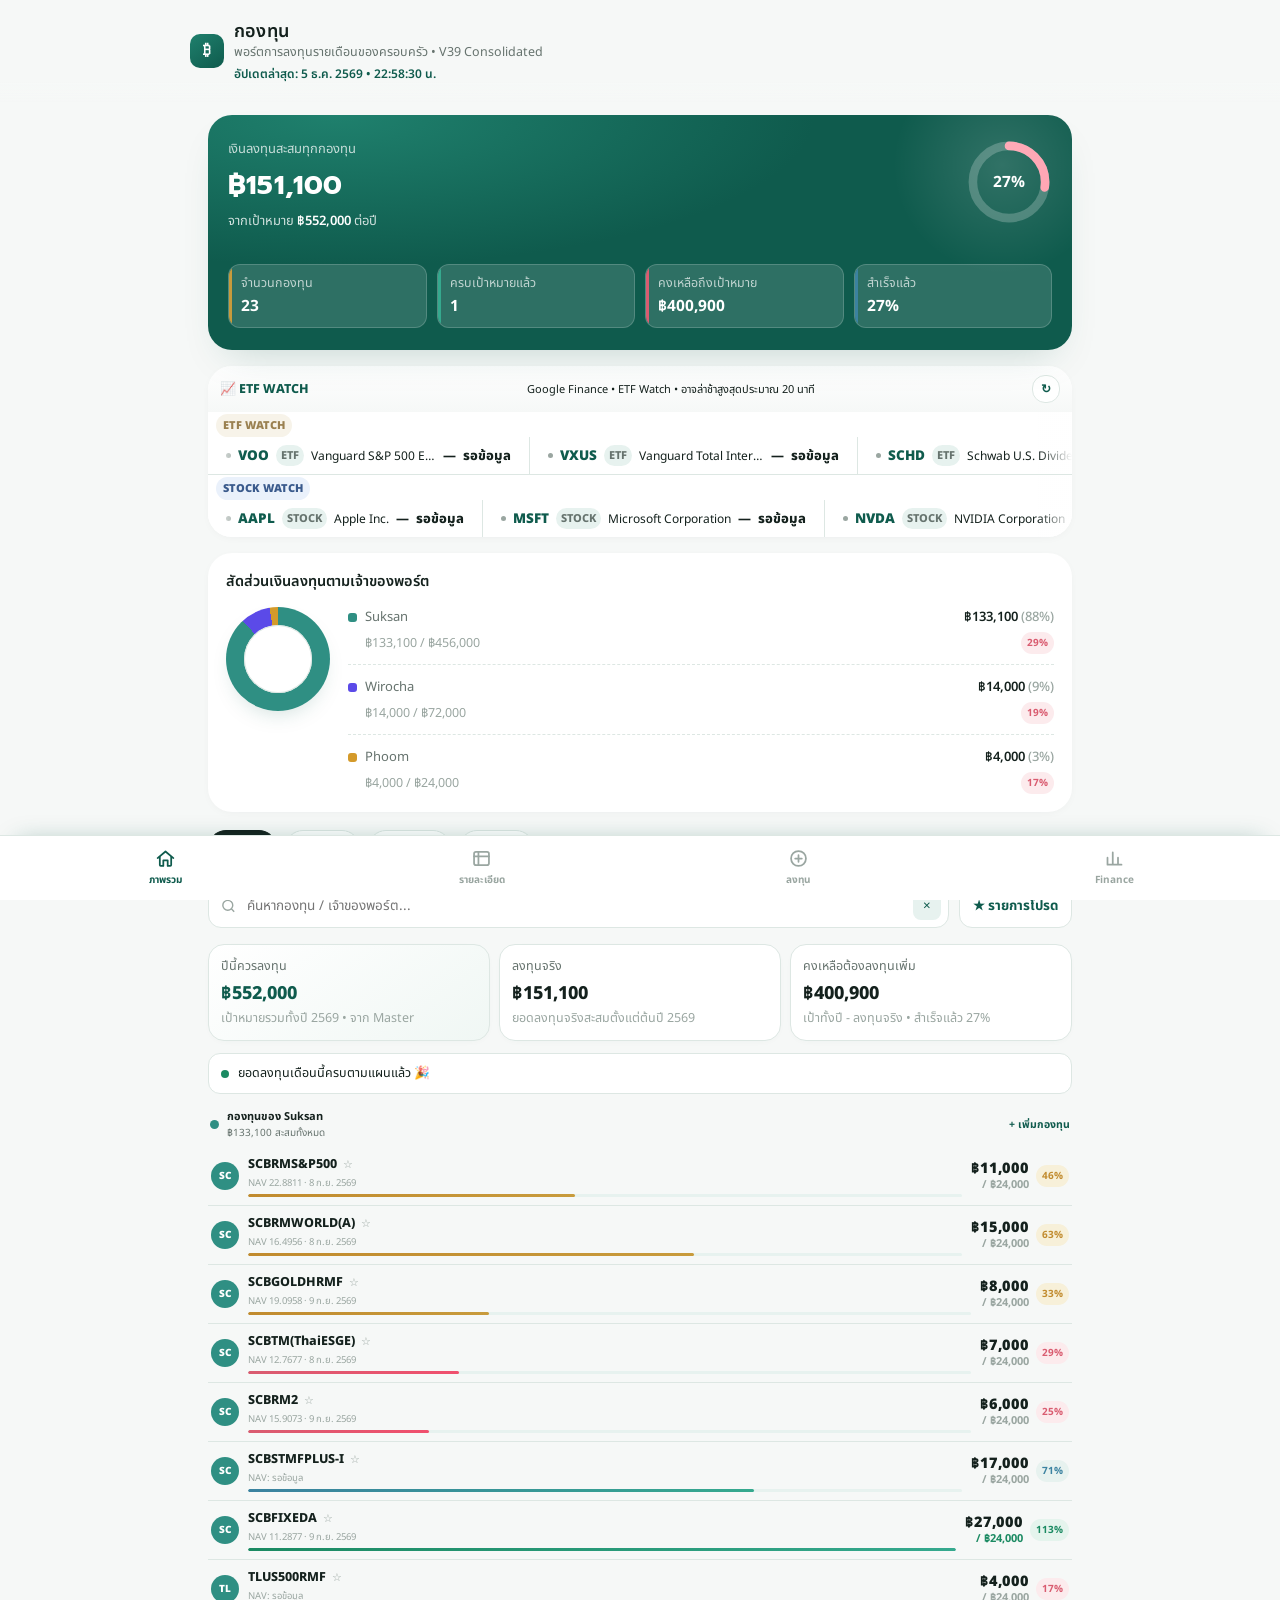
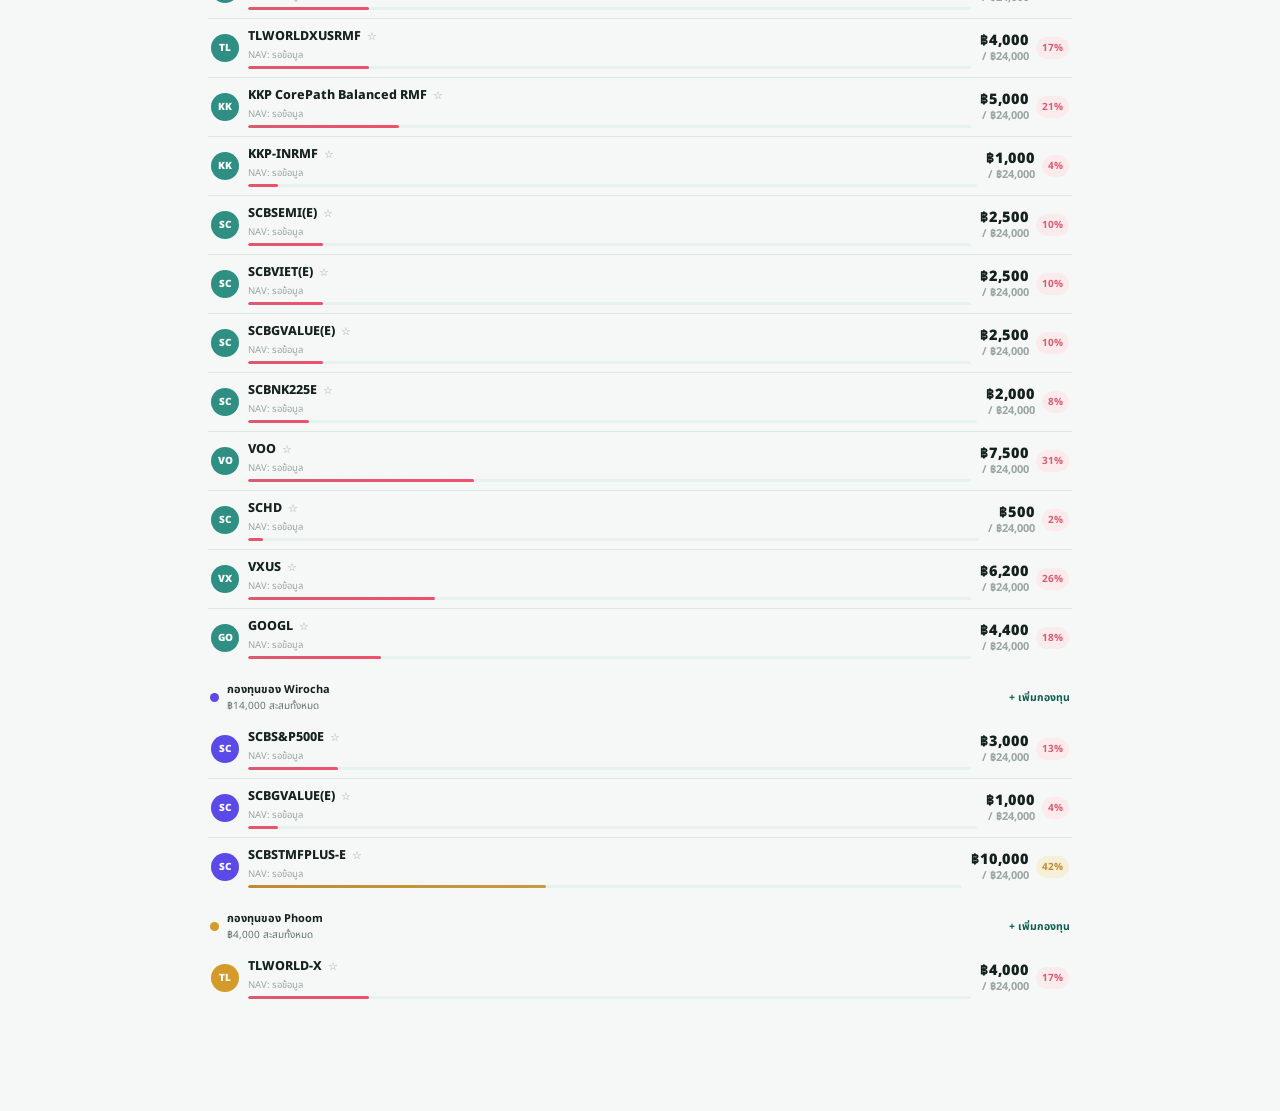
==== commit ea24005f: "Add files via upload" ====
--- a/index.html
+++ b/index.html
@@ -536,19 +536,83 @@
 .detail-actions{display:flex;gap:8px;margin-top:12px}.detail-action-btn{flex:1;border:1px solid var(--line);background:var(--surface);color:var(--primary);border-radius:11px;padding:10px;font-weight:700;cursor:pointer}
 .history-list{display:flex;flex-direction:column;gap:7px;margin-top:10px}.history-item{display:grid;grid-template-columns:1fr auto auto;gap:8px;align-items:center;padding:10px 11px;background:var(--surface);border:1px solid var(--line);border-radius:12px}.history-date{font-size:12.5px;color:var(--ink-soft)}.history-note{font-size:12px;color:var(--ink-faint)}.history-amt{font-weight:800;font-size:13.5px}.history-actions{display:flex;gap:4px}.history-actions button{border:none;background:var(--primary-soft);color:var(--primary);border-radius:7px;width:28px;height:28px;cursor:pointer}.history-note-text{font-size:12.5px;color:var(--ink);margin-top:4px;line-height:1.45;word-break:break-word}.history-note-empty{font-size:12px;color:var(--ink-faint);margin-top:4px;font-style:italic}.note-field textarea{width:100%;min-height:74px;resize:vertical;border:1px solid var(--line);border-radius:12px;padding:10px 12px;font:inherit;font-size:13px;background:var(--surface);color:var(--ink);outline:none}.note-field textarea:focus{border-color:var(--primary);box-shadow:0 0 0 3px rgba(104,189,178,.10)}.history-help{font-size:12px;color:var(--ink-faint);margin-top:3px}
 .sheet-connect-box{background:linear-gradient(145deg,#F0F7F4,#fff);border:1px solid #D7E7E1;border-radius:16px;padding:13px;margin-top:12px}.sheet-status{font-size:12.5px;color:var(--ink-soft);line-height:1.5;margin-top:6px}.setup-note{font-size:12.5px;color:var(--ink-faint);line-height:1.5;margin-top:7px}
-.quick-month{display:grid;grid-template-columns:repeat(3,1fr);gap:8px;margin-top:9px}.quick-month-item{min-width:0;text-align:center;padding:10px 7px;border:1px solid #DFEBE6;border-radius:12px;background:var(--surface);box-sizing:border-box}.quick-month-item .qm-label{display:block;font-size:11.5px;line-height:1.3;color:var(--ink-soft);white-space:nowrap}.quick-month-item .qm-value{display:block;margin-top:5px;font-size:15px;line-height:1.25;font-weight:800;color:var(--primary);white-space:nowrap;overflow:hidden;text-overflow:ellipsis}.quick-month-item.remain .qm-value{color:var(--ink)}
-@media(max-width:520px){.quick-month{gap:6px}.quick-month-item{padding:9px 4px}.quick-month-item .qm-label{font-size:10.5px}.quick-month-item .qm-value{font-size:13.5px;margin-top:4px}}
+.quick-month{display:grid;grid-template-columns:repeat(3,minmax(0,1fr));gap:0;padding:9px 6px;border-radius:12px;background:var(--primary-soft);margin-top:9px;font-size:12px;line-height:1.25;overflow:hidden}.quick-month .qm-item{min-width:0;display:flex;flex-direction:column;align-items:center;justify-content:center;text-align:center;padding:2px 7px}.quick-month .qm-item+.qm-item{border-left:1px solid rgba(15,91,77,.12)}.quick-month .qm-label{display:block;min-height:30px;color:var(--ink-soft);font-size:11.5px;line-height:1.3;white-space:normal}.quick-month b{display:block;margin-top:3px;color:var(--primary);font-size:14px;line-height:1.2;white-space:nowrap;font-variant-numeric:tabular-nums}.quick-month .qm-value{min-width:0;max-width:100%;overflow:hidden;text-overflow:ellipsis}@media(max-width:420px){.quick-month{padding:8px 3px}.quick-month .qm-item{padding:2px 4px}.quick-month .qm-label{font-size:10.5px;min-height:28px}.quick-month b{font-size:13px}}
 @media(max-width:650px){.summary-grid{grid-template-columns:1fr 1fr}.summary-card:last-child{grid-column:1/-1}.tool-btn{padding:0 10px}}
 
 
 .market-panel{overflow:hidden;padding:0}.market-ticker-head{display:flex;align-items:center;justify-content:space-between;gap:10px;padding:9px 12px;border-bottom:1px solid var(--border);background:linear-gradient(180deg,#fff,#F6F8F7)}.market-ticker-title{font-size:12.5px;font-weight:800;color:var(--primary);white-space:nowrap}.market-subtitle{font-size:11px;color:var(--muted);white-space:nowrap;overflow:hidden;text-overflow:ellipsis}.market-ticker-wrap{position:relative;overflow:hidden;width:100%;background:#fff}.market-ticker-row{position:relative;overflow:hidden;width:100%;border-bottom:1px solid #DDE7E3}.market-ticker-row:last-child{border-bottom:0}.market-ticker-row:before,.market-ticker-row:after{content:'';position:absolute;top:0;bottom:0;width:34px;z-index:2;pointer-events:none}.market-ticker-row:before{left:0;background:linear-gradient(90deg,#fff,transparent)}.market-ticker-row:after{right:0;background:linear-gradient(270deg,#fff,transparent)}.market-ticker-track{display:flex;width:max-content;will-change:transform}.market-ticker-track.stocks{animation:marketTickerStock 34s linear infinite}.market-ticker-track.etfs{animation:marketTickerStock 34s linear infinite}.market-ticker-wrap:hover .market-ticker-track,.market-ticker-wrap:active .market-ticker-track{animation-play-state:paused}.market-ticker-item{display:inline-flex;align-items:center;gap:7px;padding:8px 18px;border-right:1px solid #DDE7E3;white-space:nowrap;font-size:13px}.market-ticker-item .ticker{font-weight:900;color:var(--primary);font-size:13.5px}.market-ticker-item .group{font-size:11px;font-weight:800;color:#66736E;background:#E7F2EF;border-radius:999px;padding:2px 5px}.market-ticker-item .name{color:var(--muted);font-size:12px;max-width:125px;overflow:hidden;text-overflow:ellipsis}.market-ticker-item .price{font-weight:800;font-variant-numeric:tabular-nums}.market-ticker-item .chg{font-weight:800;font-variant-numeric:tabular-nums}.market-ticker-item.up .chg{color:#1B8A62}.market-ticker-item.down .chg{color:#D95C70}.market-ticker-item.na .price,.market-ticker-item.na .chg{color:var(--muted)}.market-ticker-item .dot{width:5px;height:5px;border-radius:50%;background:#9AA6A1;flex:0 0 auto}.market-ticker-item.up .dot{background:#1B8A62}.market-ticker-item.down .dot{background:#D95C70}.market-row-label{display:inline-flex;align-items:center;justify-content:center;min-width:72px;padding:3px 7px;margin:0 5px 0 8px;border-radius:999px;font-size:11px;font-weight:900;background:#E7F2EF;color:var(--primary);position:relative;z-index:3}.market-row-label.etf{background:#F7F3E9;color:#9A8050}.market-row-label.stock{background:#EAF1FB;color:#3A5A8C}@keyframes marketTickerStock{from{transform:translateX(0)}to{transform:translateX(-50%)}}@media(prefers-reduced-motion:reduce){.market-ticker-track{animation:none}}@media(max-width:560px){.market-ticker-head{padding:8px 10px}.market-ticker-item{padding:8px 12px;font-size:12.5px}.market-ticker-item .name{display:none}.market-ticker-item .group{font-size:10.5px}.market-ticker-item .ticker{font-size:13px}.market-row-label{min-width:58px;font-size:10.5px;margin-left:5px}}
 .finance-toolbar{display:flex;justify-content:space-between;align-items:center;gap:10px;margin-bottom:12px;flex-wrap:wrap}.finance-toolbar .sub{font-size:12.5px;color:var(--ink-faint)}
-.finance-list-head{display:grid;grid-template-columns:1fr 76px 100px;gap:6px;padding:2px 12px 8px;font-size:12px;color:var(--ink-faint)}.finance-list-head .fsort{background:none;border:none;padding:0;font:inherit;font-size:12px;font-weight:800;color:inherit;display:flex;align-items:center;gap:3px;cursor:pointer}.finance-list-head .fsort:nth-child(2),.finance-list-head .fsort:nth-child(3){justify-content:flex-end}.finance-list-head .fsort.active{color:var(--primary)}.finance-list-head .fsort-arrow{font-size:11px}.finance-list{background:var(--surface);border:1px solid var(--line);border-radius:15px;overflow:hidden;box-shadow:0 2px 12px -8px rgba(15,91,77,.18)}.finance-row{display:grid;grid-template-columns:1fr 76px 100px;align-items:center;gap:6px;padding:11px 12px;border-bottom:1px solid var(--line);cursor:pointer}.finance-row:last-child{border-bottom:0}.finance-row:active{background:var(--primary-soft)}.finance-row-id{display:flex;align-items:center;gap:9px;min-width:0}.finance-badge{width:32px;height:32px;border-radius:50%;flex:0 0 auto;display:flex;align-items:center;justify-content:center;font-size:12px;font-weight:900;color:#fff}.finance-row-text{min-width:0}.finance-row-symbol{font-weight:900;font-size:13.5px;color:var(--ink)}.finance-row-name{font-size:12px;color:var(--ink-faint);white-space:nowrap;overflow:hidden;text-overflow:ellipsis;max-width:100%}.finance-row-price{text-align:right;font-weight:800;font-size:13px;font-variant-numeric:tabular-nums}.finance-row-price.finance-na{color:var(--ink-faint);font-weight:600}.finance-row-pct{justify-self:end;font-size:12.5px;font-weight:800;padding:4px 8px;border-radius:8px;text-align:center;min-width:66px;font-variant-numeric:tabular-nums}.finance-row-pct.up{background:#E4F6EE;color:#1B8A62}.finance-row-pct.down{background:#FDECEF;color:#D95C70}.finance-row-pct.na{background:#F2F4F3;color:var(--ink-faint)}.finance-section-title{font-size:13.5px;font-weight:900;color:var(--primary);margin:16px 0 8px}.market-manager-list{display:flex;flex-direction:column;gap:7px}.market-manager-row{display:grid;grid-template-columns:70px 1fr 105px 85px 80px 34px;gap:7px;align-items:center;padding:8px;border:1px solid var(--line);border-radius:11px;background:var(--surface)}.market-manager-row input,.market-manager-row select{width:100%;border:1px solid var(--line);border-radius:8px;padding:7px;font:inherit;font-size:12px;background:var(--surface);color:var(--ink)}.market-manager-row .remove{border:none;background:#FDECEF;color:#C24D63;border-radius:8px;height:30px;cursor:pointer}.market-manager-head{display:grid;grid-template-columns:70px 1fr 105px 85px 80px 34px;gap:7px;font-size:11px;color:var(--ink-faint);padding:0 8px}.finance-empty{padding:20px;text-align:center;color:var(--ink-faint);font-size:12.5px}.finance-modal .fund-detail-sheet{max-width:560px}.finance-detail-grid{display:grid;grid-template-columns:1fr 1fr;gap:8px;margin-top:12px}.finance-detail-kpi{padding:10px;border:1px solid var(--line);border-radius:11px;background:var(--surface)}.finance-detail-kpi .k{font-size:11px;color:var(--ink-faint)}.finance-detail-kpi .v{font-size:13.5px;font-weight:800;margin-top:3px}.finance-manager-actions{display:flex;gap:8px;margin-top:10px}.finance-manager-actions .btn{flex:1}.finance-note{font-size:12px;color:var(--ink-faint);line-height:1.5;margin-top:8px}
+.finance-seg{display:grid;grid-template-columns:repeat(3,1fr);gap:4px;background:#E9EFED;border-radius:13px;padding:4px;margin-bottom:10px}.finance-seg button{border:0;background:transparent;padding:8px 5px;border-radius:10px;font-weight:900;color:#61716D;font-size:12px;cursor:pointer;font-family:inherit}.finance-seg button.active{background:#fff;color:var(--primary);box-shadow:0 2px 8px rgba(35,73,65,.12)}
+.finance-list-head{display:grid;grid-template-columns:1fr 76px 100px;gap:6px;padding:2px 12px 8px;font-size:12px;color:var(--ink-faint);font-weight:800}.finance-list-head span:nth-child(2),.finance-list-head span:nth-child(3){text-align:right}.finance-list{background:var(--surface);border:1px solid var(--line);border-radius:15px;overflow:hidden;box-shadow:0 2px 12px -8px rgba(15,91,77,.18)}.finance-row{display:grid;grid-template-columns:1fr 76px 100px;align-items:center;gap:6px;padding:11px 12px;border-bottom:1px solid var(--line);cursor:pointer}.finance-row:last-child{border-bottom:0}.finance-row:active{background:var(--primary-soft)}.finance-row-id{display:flex;align-items:center;gap:9px;min-width:0}.finance-badge{width:32px;height:32px;border-radius:50%;flex:0 0 auto;display:flex;align-items:center;justify-content:center;font-size:12px;font-weight:900;color:#fff}.finance-row-text{min-width:0}.finance-row-symbol{font-weight:900;font-size:13.5px;color:var(--ink);white-space:nowrap;overflow:hidden;text-overflow:ellipsis}.finance-row-name{font-size:12px;color:var(--ink-faint);white-space:nowrap;overflow:hidden;text-overflow:ellipsis;max-width:100%}.finance-row-owner{font-size:10px;color:#84938F;margin-top:1px;white-space:nowrap;overflow:hidden;text-overflow:ellipsis}.finance-row-price{text-align:right;font-weight:800;font-size:13px;font-variant-numeric:tabular-nums}.finance-row-price.finance-na{color:var(--ink-faint);font-weight:600}.finance-row-pct{justify-self:end;font-size:12.5px;font-weight:800;padding:4px 8px;border-radius:8px;text-align:center;min-width:66px;font-variant-numeric:tabular-nums}.finance-row-pct.up{background:#E4F6EE;color:#1B8A62}.finance-row-pct.down{background:#FDECEF;color:#D95C70}.finance-row-pct.na{background:#F2F4F3;color:var(--ink-faint)}.finance-section-title{font-size:13.5px;font-weight:900;color:var(--primary);margin:16px 0 8px}.market-manager-list{display:flex;flex-direction:column;gap:7px}.market-manager-row{display:grid;grid-template-columns:70px 1fr 105px 85px 80px 34px;gap:7px;align-items:center;padding:8px;border:1px solid var(--line);border-radius:11px;background:var(--surface)}.market-manager-row input,.market-manager-row select{width:100%;border:1px solid var(--line);border-radius:8px;padding:7px;font:inherit;font-size:12px;background:var(--surface);color:var(--ink)}.market-manager-row .remove{border:none;background:#FDECEF;color:#C24D63;border-radius:8px;height:30px;cursor:pointer}.market-manager-head{display:grid;grid-template-columns:70px 1fr 105px 85px 80px 34px;gap:7px;font-size:11px;color:var(--ink-faint);padding:0 8px}.finance-empty{padding:20px;text-align:center;color:var(--ink-faint);font-size:12.5px}.finance-modal .fund-detail-sheet{max-width:560px}.finance-detail-grid{display:grid;grid-template-columns:1fr 1fr;gap:8px;margin-top:12px}.finance-detail-kpi{padding:10px;border:1px solid var(--line);border-radius:11px;background:var(--surface)}.finance-detail-kpi .k{font-size:11px;color:var(--ink-faint)}.finance-detail-kpi .v{font-size:13.5px;font-weight:800;margin-top:3px}.finance-manager-actions{display:flex;gap:8px;margin-top:10px}.finance-manager-actions .btn{flex:1}.finance-note{font-size:12px;color:var(--ink-faint);line-height:1.5;margin-top:8px}
 @media(max-width:650px){.market-manager-row,.market-manager-head{grid-template-columns:62px 1fr 88px 70px 60px 32px}.market-manager-row{padding:6px;gap:5px}.market-manager-head{gap:5px}.finance-detail-grid{grid-template-columns:1fr 1fr}.finance-list-head,.finance-row{grid-template-columns:1fr 64px 84px}.finance-row-name{display:none}}
+
+
+/* ===== V39 FINANCE MAIN UI PREVIEW ===== */
+.finance-main-panel{padding:14px;background:linear-gradient(180deg,#ffffff 0%,#f7faf9 100%)}
+.finance-main-head{display:flex;align-items:center;justify-content:space-between;gap:12px;margin-bottom:12px}
+.finance-main-brand{display:flex;align-items:center;gap:10px;min-width:0}
+.finance-main-icon{width:42px;height:42px;border-radius:13px;display:flex;align-items:center;justify-content:center;background:var(--primary-soft);color:var(--primary);font-size:20px;border:1px solid #D8E9E4;box-shadow:0 4px 12px rgba(15,91,77,.08)}
+.finance-main-title{font-size:18px;font-weight:950;letter-spacing:-.2px;color:var(--ink)}
+.finance-main-sub{font-size:11.5px;color:var(--ink-faint);margin-top:2px;white-space:nowrap;overflow:hidden;text-overflow:ellipsis}
+.finance-main-actions{display:flex;gap:6px;flex:none}
+.finance-main-actions .tool-btn{height:36px;border-radius:11px;padding:0 11px;background:#fff;box-shadow:0 2px 8px rgba(15,91,77,.06)}
+.finance-market-status{display:flex;align-items:center;justify-content:space-between;gap:8px;padding:9px 11px;margin-bottom:10px;border:1px solid #DCE9E5;border-radius:12px;background:#F2F8F6;color:var(--ink-soft);font-size:11.5px}
+.finance-market-status .status-left{display:flex;align-items:center;gap:6px;min-width:0}
+.finance-market-status .live-dot{width:7px;height:7px;border-radius:50%;background:#35A978;box-shadow:0 0 0 3px rgba(53,169,120,.10);flex:none}
+.finance-market-status .status-text{white-space:nowrap;overflow:hidden;text-overflow:ellipsis}
+.finance-market-status .status-tag{font-weight:900;color:var(--primary);background:#fff;border:1px solid #D8E9E4;border-radius:999px;padding:3px 7px;white-space:nowrap}
+.finance-main-tabs{background:#E9EFED;border:1px solid #DFE9E5;border-radius:13px;padding:4px;margin-bottom:10px;box-shadow:inset 0 1px 2px rgba(15,91,77,.04)}
+.finance-main-tabs button{padding:9px 5px;font-size:12px}
+.finance-list-head{padding:3px 11px 7px;font-size:10.5px;letter-spacing:.15px;text-transform:uppercase}
+.finance-list{border-radius:14px;box-shadow:0 4px 16px -10px rgba(15,91,77,.22)}
+.finance-row{padding:10px 11px;transition:background .15s ease,transform .15s ease}
+.finance-row:hover{background:#F6FAF8}
+.finance-row-id{gap:9px}
+.finance-badge{width:34px;height:34px;border-radius:11px;font-size:11px;box-shadow:0 2px 7px rgba(15,91,77,.10)}
+.finance-row-symbol{font-size:13px}
+.finance-row-name{font-size:11.5px;margin-top:1px}
+.finance-row-owner{display:inline-flex;margin-top:3px;padding:2px 6px;border-radius:999px;background:#F0F5F3;color:#71817C;font-size:9.5px;width:max-content;max-width:100%}
+.finance-row-price{font-size:13px}
+.finance-row-pct{min-width:62px;padding:4px 7px;border-radius:9px;font-size:11.5px}
+.finance-note{padding:8px 2px 1px;margin-top:3px;font-size:10.5px;color:#8A9894}
+@media(max-width:650px){
+ .finance-main-panel{padding:12px}
+ .finance-main-head{align-items:flex-start}
+ .finance-main-icon{width:38px;height:38px;border-radius:11px;font-size:18px}
+ .finance-main-title{font-size:16px}
+ .finance-main-sub{font-size:10.5px;max-width:190px}
+ .finance-main-actions .tool-btn{height:34px;padding:0 9px;font-size:11.5px}
+ .finance-market-status{padding:8px 9px}
+ .finance-row{padding:10px 9px}
+}
 
 </style>
 <script src="auth.js"></script>
-<style id="v39-finance-final-ui">.finance-main-panel{padding:14px;background:linear-gradient(180deg,#fff,#f7faf9)}.finance-main-head{display:flex;align-items:center;justify-content:space-between;gap:10px;margin-bottom:10px}.finance-main-brand{display:flex;align-items:center;gap:9px;min-width:0}.finance-main-icon{width:40px;height:40px;border-radius:12px;display:grid;place-items:center;background:#e8f3ef;color:#0f6958;border:1px solid #d4e6e0}.finance-main-title{font-size:18px;font-weight:950}.finance-main-sub{font-size:10.5px;color:#84918d}.finance-main-actions{display:flex;gap:6px}.finance-main-actions .tool-btn{height:34px;padding:0 10px;border-radius:10px}.finance-main-actions #marketManagerBtn{background:#0f6958;color:#fff;border-color:#0f6958}.finance-market-status{display:flex;justify-content:space-between;align-items:center;padding:8px 10px;margin-bottom:9px;border:1px solid #dce9e5;border-radius:12px;background:#f3f8f6;font-size:10.5px;color:#6e7e79}.finance-market-status .status-left{display:flex;align-items:center;gap:6px}.live-dot{width:7px;height:7px;border-radius:50%;background:#35a978}.status-tag{font-weight:900;color:#0f6958;background:#fff;border:1px solid #d6e7e1;border-radius:999px;padding:3px 7px}.finance-main-tabs{background:#eaf0ee;border:1px solid #dfe8e5;border-radius:12px;padding:3px;margin-bottom:9px}.finance-main-tabs button{font-size:12px;padding:8px 4px}.finance-list-head{padding:2px 10px 6px;font-size:10px}.finance-list{border-radius:14px}.finance-row{padding:9px 10px}.finance-badge{width:34px;height:34px;border-radius:10px}.finance-row-symbol{font-size:12.5px}.finance-row-name{font-size:10.5px}.finance-row-price{font-size:12.5px}.finance-row-pct{font-size:10.5px;min-width:58px;padding:4px 6px;border-radius:8px}@media(max-width:650px){.finance-main-panel{padding:11px}.finance-main-title{font-size:16px}.finance-main-sub{font-size:10px}.finance-main-actions .tool-btn{padding:0 8px;font-size:11px}.finance-row{padding:9px 8px}}</style><style id="v39-manager-final-ui">.v39-manager-sheet{border-radius:22px!important;padding:15px!important}.v39-manager-top{display:flex;justify-content:space-between;align-items:flex-start;gap:10px}.v39-manager-top .fund-detail-close{position:static}.v39-manager-tabs{margin:4px 0 9px}.v39-manager-tabs button{font-size:12px;padding:8px 4px}.v39-manager-typehint{margin:8px 0;padding:9px 11px;border:1px dashed #cfe1dc;border-radius:13px;background:#f8fcfb;display:flex;align-items:center;gap:8px;color:#35685d}.v39-manager-typehint span{width:27px;height:27px;border-radius:8px;display:grid;place-items:center;background:#e4f2ee;color:#0c715f;font-weight:950}.v39-manager-typehint b{font-size:12px}.v39-manager-typehint em{font-style:normal;font-size:10px;color:#8a9894;margin-left:auto}.v39-manager-addbar{display:flex;justify-content:space-between;align-items:center;gap:8px;padding:8px 1px}.v39-symbol-label{font-size:12px;font-weight:900}.v39-symbol-hint{font-size:10px;color:#8a9894}.v39-add-fund-btn{padding:7px 12px!important;font-size:11px!important;border-radius:9px!important}.v39-manager-sheet .market-manager-list{max-height:52vh;overflow:auto}@media(max-width:650px){.v39-manager-sheet{width:calc(100% - 16px)!important;padding:12px!important}.v39-manager-typehint em{display:none}.v39-manager-sheet .market-manager-head{display:none}.v39-manager-sheet .market-manager-list{max-height:55vh}.v39-manager-sheet .market-manager-row{grid-template-columns:1fr auto!important}.v39-manager-sheet .market-manager-row>*:nth-child(3),.v39-manager-sheet .market-manager-row>*:nth-child(4){display:none}}</style></head>
+<style id="v39-manager-redesign">
+.v39-manager-sheet{max-width:920px!important;width:96%!important;padding:0!important;overflow:hidden;background:#f7fbfa!important;border-radius:24px!important}
+.v39-manager-head{display:grid;grid-template-columns:44px 1fr 42px;align-items:center;gap:10px;padding:18px 18px 14px;background:linear-gradient(135deg,#0d705f,#087864);color:#fff}
+.v39-manager-back,.v39-manager-help{width:40px;height:40px;border:0;border-radius:50%;background:rgba(255,255,255,.14);color:#fff;font-size:30px;line-height:1;cursor:pointer}
+.v39-manager-help{font-size:20px;font-weight:900}
+.v39-manager-title{font-size:22px;font-weight:900;letter-spacing:-.2px}
+.v39-manager-sub{font-size:12px;opacity:.82;margin-top:2px}
+.v39-manager-tabs{display:grid;grid-template-columns:repeat(3,1fr);gap:6px;padding:12px 14px 10px;background:#fff;border-bottom:1px solid #e2ece9;position:sticky;top:0;z-index:3}
+.v39-manager-tabs button{border:1px solid #dce8e5;background:#f4f8f7;color:#47605a;border-radius:13px;padding:11px 8px;font:inherit;font-weight:850;cursor:pointer;white-space:nowrap}
+.v39-manager-tabs button.active{background:#0c715f;color:#fff;border-color:#0c715f;box-shadow:0 5px 14px -8px rgba(10,112,95,.7)}
+.v39-manager-tabs button span{margin-right:5px}.v39-manager-tabs button b{margin-left:4px;padding:2px 7px;border-radius:99px;background:rgba(255,255,255,.2)}
+.v39-manager-tabs button:not(.active) b{background:#e4efec;color:#0c715f}
+.v39-manager-addbar{display:flex;align-items:center;justify-content:space-between;gap:10px;padding:14px 16px 8px}
+.v39-manager-section-title{font-size:16px;font-weight:900;color:#163b34}.v39-manager-section-sub{font-size:11.5px;color:#82928e;margin-top:2px}
+.v39-add-fund-btn{border:0;background:#0c715f;color:#fff;border-radius:11px;padding:10px 13px;font:inherit;font-size:12.5px;font-weight:900;cursor:pointer;white-space:nowrap;box-shadow:0 5px 12px -8px #0c715f}
+.v39-manager-symbol-box{margin:0 16px 10px;padding:12px;border:1px solid #dce9e6;border-radius:15px;background:#fff}.v39-symbol-label{font-size:11.5px;font-weight:850;color:#55716a;margin-bottom:6px}.v39-symbol-row{display:grid;grid-template-columns:1fr auto;gap:7px}.v39-symbol-row input{min-width:0;border:1px solid #cfdeda;border-radius:11px;padding:10px 12px;font:inherit;background:#fbfdfc}.v39-symbol-add{border:0;border-radius:11px;background:#0c715f;color:#fff;padding:0 18px;font:inherit;font-weight:900;cursor:pointer}.v39-symbol-hint{font-size:10.5px;color:#8a9894;margin-top:6px;line-height:1.45}
+.v39-manager-list-head{display:grid;grid-template-columns:minmax(190px,1.6fr) minmax(120px,1fr) 90px 34px;gap:8px;padding:4px 16px 6px;color:#82928e;font-size:10.5px;font-weight:850}.v39-manager-list{padding:0 16px 10px;max-height:min(53vh,560px);overflow:auto;display:flex;flex-direction:column;gap:8px}.v39-manager-card{display:grid;grid-template-columns:minmax(190px,1.6fr) minmax(120px,1fr) 90px 34px;gap:8px;align-items:center;padding:11px;border:1px solid #dfeae7;border-radius:15px;background:#fff;box-shadow:0 2px 10px -9px rgba(12,70,60,.5)}
+.v39-card-main{display:flex;align-items:center;gap:10px;min-width:0}.v39-card-logo{width:38px;height:38px;border-radius:11px;background:#eaf4f1;color:#0c715f;display:grid;place-items:center;font-weight:950;font-size:11px;flex:0 0 auto;border:1px solid #d4e6e1}.v39-card-symbol{font-weight:950;font-size:13.5px;color:#193c35;white-space:nowrap;overflow:hidden;text-overflow:ellipsis}.v39-card-name{font-size:10.5px;color:#91a09c;white-space:nowrap;overflow:hidden;text-overflow:ellipsis;margin-top:2px}.v39-card-meta{font-size:10px;color:#758680;margin-top:3px}.v39-owner-select{width:100%;border:1px solid #d6e4e0;border-radius:9px;padding:8px;background:#fff;color:#24443e;font:inherit;font-size:11.5px}.v39-card-status{justify-self:start;padding:5px 8px;border-radius:99px;background:#e6f6ee;color:#21835f;font-size:10.5px;font-weight:900;white-space:nowrap}.v39-card-status.off{background:#fcecef;color:#c15d6c}.v39-card-remove{width:32px;height:32px;border:0;border-radius:9px;background:#fff0f2;color:#c45467;font-size:19px;cursor:pointer}.v39-manager-save-row{padding:6px 16px}.v39-manager-save-row .btn{width:100%;border-radius:12px;padding:11px}.v39-manager-note{margin:2px 16px 10px;padding:11px 12px;border-radius:12px;background:#edf7f4;color:#5b7b73;font-size:10.5px;line-height:1.5}.v39-manager-close{display:block;width:calc(100% - 32px);margin:0 16px 16px;border:0;border-radius:12px;padding:11px;background:#e7f2ef;color:#0c715f;font:inherit;font-weight:900;cursor:pointer}
+@media(max-width:650px){.v39-manager-sheet{width:100%!important;max-width:none!important;border-radius:20px 20px 0 0!important}.v39-manager-title{font-size:20px}.v39-manager-sub{font-size:11px}.v39-manager-addbar{padding-top:12px}.v39-add-fund-btn{padding:9px 10px;font-size:11.5px}.v39-manager-list-head{display:none}.v39-manager-list{max-height:58vh;padding:0 12px 10px}.v39-manager-card{grid-template-columns:1fr 36px;gap:7px;padding:10px}.v39-card-main{grid-column:1}.v39-owner-select{grid-column:1;padding:8px}.v39-card-status{grid-column:1;justify-self:start}.v39-card-remove{grid-column:2;grid-row:1 / span 3;align-self:center}.v39-manager-symbol-box{margin-left:12px;margin-right:12px}.v39-manager-save-row,.v39-manager-note{margin-left:12px;margin-right:12px}.v39-manager-close{width:calc(100% - 24px);margin-left:12px;margin-right:12px}.v39-symbol-row{grid-template-columns:1fr 82px}.v39-symbol-add{padding:0 8px}}
+</style>
+
+<style id="v39-manager-final-preview">
+.v39-manager-typehint{margin:10px 16px 0;padding:10px 12px;border:1px dashed #cfe1dc;border-radius:14px;background:#f8fcfb;display:flex;align-items:center;gap:8px;color:#35685d}.v39-manager-typehint span{width:28px;height:28px;border-radius:9px;display:grid;place-items:center;background:#e4f2ee;color:#0c715f;font-weight:950}.v39-manager-typehint b{font-size:12px}.v39-manager-typehint em{font-style:normal;font-size:10.5px;color:#8a9894;margin-left:auto}@media(max-width:650px){.v39-manager-typehint{margin:8px 12px 0;display:block}.v39-manager-typehint span{display:inline-grid;vertical-align:middle;margin-right:5px}.v39-manager-typehint b{vertical-align:middle}.v39-manager-typehint em{display:block;margin:4px 0 0 33px}}
+</style>
+</head>
 <body>
 
 <div class="topbar">
@@ -557,7 +621,7 @@
       <div class="brand-mark">₿</div>
       <div>
         <div class="brand-name">กองทุน</div>
-        <div class="brand-sub">พอร์ตการลงทุนรายเดือนของครอบครัว • V39.8.2 Full</div>
+        <div class="brand-sub">พอร์ตการลงทุนรายเดือนของครอบครัว • V39 Consolidated</div>
         <div class="last-updated" id="lastUpdated">อัปเดตล่าสุด: -</div>
       </div>
     </div>
@@ -593,13 +657,13 @@
 
     <div class="panel market-panel">
       <div class="market-ticker-head">
-        <div class="market-ticker-title">📈 US MARKET + ETF WATCH</div>
+        <div class="market-ticker-title">📈 ETF WATCH</div>
         <div class="market-subtitle">Google Finance • ETF Watch • อาจล่าช้าสูงสุดประมาณ 20 นาที</div>
         <button class="tool-btn" id="marketRefreshBtn" style="padding:4px 8px;font-size:12px">↻</button>
       </div>
       <div class="market-ticker-wrap" id="marketTickerWrap">
-        <div class="market-ticker-row"><span class="market-row-label stock">TOP 10 หุ้น</span><div class="market-ticker-track stocks" id="marketStockGrid"></div></div>
         <div class="market-ticker-row"><span class="market-row-label etf">ETF WATCH</span><div class="market-ticker-track etfs" id="marketEtfGrid"></div></div>
+      <div class="market-ticker-row"><span class="market-row-label stock">STOCK WATCH</span><div class="market-ticker-track stocks" id="marketStockGrid"></div></div>
       </div>
     </div>
 
@@ -628,18 +692,23 @@
 
   <!-- ============ FINANCE ============ -->
   <section id="view-finance" hidden>
-    <div class="panel">
-      <div class="finance-toolbar">
-        <div><div class="panel-title" style="margin-bottom:2px">📈 Market Watch</div><div class="sub">ข้อมูลจาก Google Sheets / GOOGLEFINANCE • ราคาอาจล่าช้าตามข้อจำกัดของ Google Finance</div></div>
-        <div style="display:flex;gap:7px"><button class="tool-btn" id="financeRefreshBtn">↻ อัปเดต</button><button class="tool-btn" id="marketManagerBtn">⚙ จัดการ</button></div>
+    <div class="panel finance-main-panel">
+      <div class="finance-main-head">
+        <div class="finance-main-brand">
+          <div class="finance-main-icon">📈</div>
+          <div style="min-width:0"><div class="finance-main-title">Finance</div><div class="finance-main-sub">Market Watch • My funds • ETF • Stock</div></div>
+        </div>
+        <div class="finance-main-actions"><button class="tool-btn" id="financeRefreshBtn">↻ อัปเดต</button></div>
       </div>
-      <div class="finance-section-title">⭐ กองทุน / ETF ที่ติดตาม</div>
-      <div class="finance-list-head" id="financeSortHead">
-        <button type="button" class="fsort" data-key="name">ชื่อ / ประเภท</button>
-        <button type="button" class="fsort" data-key="price">ราคา<span class="fsort-arrow"></span></button>
-        <button type="button" class="fsort" data-key="changepct">% เปลี่ยนแปลง<span class="fsort-arrow"></span></button>
+      <div class="finance-market-status"><div class="status-left"><span class="live-dot"></span><span class="status-text">ข้อมูลจาก Google Sheets / GOOGLEFINANCE</span></div><span class="status-tag">Market</span></div>
+      <div class="finance-seg finance-main-tabs" id="financeSeg">
+        <button type="button" class="active" data-tab="fund">My funds</button>
+        <button type="button" data-tab="etf">ETF</button>
+        <button type="button" data-tab="stock">Stock</button>
       </div>
+      <div class="finance-list-head"><span>ชื่อ</span><span>ราคา/NAV</span><span>เปลี่ยนแปลง</span></div>
       <div class="finance-list" id="financeCards"></div>
+      <div class="finance-note" id="financeHint">NAV ของ My funds ใช้ NAV จาก FundMaster/ฐานข้อมูลเท่านั้น • ไม่มีข้อมูล = รออัปเดต</div>
     </div>
   </section>
 
@@ -825,7 +894,7 @@
 
 
 <!-- ============ MARKET MANAGER MODAL ============ -->
-<div class="modal-overlay" id="marketManagerModal" hidden><div class="modal-sheet v39-manager-sheet" style="max-width:900px;width:96%"><div class="v39-manager-top"><div><p class="modal-title">⚙ จัดการ</p><p class="modal-sub">เพิ่มรายการใหม่ที่ยังไม่มีในระบบ • กองทุน / Stock / ETF</p></div><button class="fund-detail-close" id="marketManagerClose" type="button">×</button></div><div class="finance-seg v39-manager-tabs" id="managerSeg"><button type="button" class="active" data-tab="fund">▤ กองทุน <b id="managerFundCount">0</b></button><button type="button" data-tab="stock">◈ Stock</button><button type="button" data-tab="etf">◉ ETF</button></div><div class="v39-manager-typehint"><span>＋</span><b id="managerSectionTitle">กองทุน</b><em>เลือกประเภท แล้วเพิ่มรายการใหม่</em></div><div class="v39-manager-addbar"><div><div class="v39-symbol-label">New <span id="managerAddType">กองทุน</span></div><div class="v39-symbol-hint">ใช้ Symbol เพื่อค้นหาและเพิ่มรายการ</div></div><button class="btn btn-primary v39-add-fund-btn" id="marketAddBtn" type="button">＋ เพิ่ม</button></div><div class="market-manager-head"><span>Ticker</span><span>Name</span><span>Exchange</span><span>Group</span><span>Active</span><span></span></div><div class="market-manager-list" id="marketManagerList"></div><div class="finance-manager-actions"><button class="btn btn-primary" id="marketSaveBtn">บันทึก</button></div><div class="finance-note" id="managerNote">ค้นหา Symbol ใหม่ได้จากช่องเดียว • ระบบจะกัน Symbol ซ้ำก่อนเพิ่ม</div></div></div>
+
 
 <!-- ============ FINANCE DETAIL MODAL ============ -->
 <div class="fund-detail-overlay finance-modal" id="financeDetailOverlay" hidden>
@@ -908,6 +977,21 @@
   const base=f.name.replace(/\s*\([^)]*\)\s*$/,'');
   return FUND_NAV[base] || null;
 }
+(function loadWebFundRegistry(){
+ try{const saved=JSON.parse(localStorage.getItem('fund_master_web_registry_v1')||'null');if(saved&&typeof saved==='object'){Object.entries(saved).forEach(([k,v])=>{FUND_MASTER[k]={...(FUND_MASTER[k]||{}),...v};});}}catch(e){}
+})();
+
+// Web-added fund registry: funds created from Finance survive refresh and are merged
+// with the built-in/Google Sheet FundMaster without deleting existing records.
+(function loadWebFundRegistry(){
+  try{
+    const saved=JSON.parse(localStorage.getItem('fund_master_web_registry_v1')||'{}');
+    Object.entries(saved||{}).forEach(([code,m])=>{
+      if(code && m) FUND_MASTER[code]={...(FUND_MASTER[code]||{}),...m};
+    });
+  }catch(e){ console.warn('web fund registry',e); }
+})();
+
 function canonicalFundCode(name){
   const raw=String(name||'').trim();
   if(FUND_ALIASES[raw]) return FUND_ALIASES[raw];
@@ -1496,8 +1580,9 @@
   document.getElementById('detailPct').textContent=Math.round(pct)+'%';
   document.getElementById('detailRemain').textContent=pct>=100?'ถึงเป้าหมายแล้ว':'เหลือ '+fmtInt(Math.max(0,target-actual));
   document.getElementById('detailFill').style.width=Math.min(100,pct)+'%';
-  const plan=Number(yd.planMonths?.[currentMonthIndex()])||0, tm=currentMonthInvestmentForFund(f);
-  document.getElementById('detailMonthlyPlan').innerHTML=`<div class="quick-month-item"><span class="qm-label">เดือนนี้ควรลงทุน</span><span class="qm-value">${fmtInt(plan)}</span></div><div class="quick-month-item"><span class="qm-label">ลงทุนไปแล้ว</span><span class="qm-value">${fmtInt(tm)}</span></div><div class="quick-month-item remain"><span class="qm-label">เหลือ</span><span class="qm-value">${fmtInt(Math.max(0,plan-tm))}</span></div>`;
+  const plan=Number(yd.target||0)/12, tm=Number(yd.planMonths?.[currentMonthIndex()]||0), diff=plan-tm;
+  const remainText=diff===0?'0':(diff>0?`ยังขาด ${fmtInt(diff)}`:`ลงเกิน ${fmtInt(Math.abs(diff))}`);
+  document.getElementById('detailMonthlyPlan').innerHTML=`<div class="qm-item"><span class="qm-label">เดือนนี้ควรลงทุน</span><b class="qm-value">${fmtInt(plan)}</b></div><div class="qm-item"><span class="qm-label">ลงทุนแล้ว</span><b class="qm-value">${fmtInt(tm)}</b></div><div class="qm-item"><span class="qm-label">เหลือ</span><b class="qm-value">${remainText}</b></div>`;
   const fb=document.getElementById('detailFavoriteBtn'); fb.textContent=f.favorite?'★ อยู่ในรายการโปรด':'☆ เพิ่มรายการโปรด';
   renderHistory(f);
   window.__detailFundId=fundId;
@@ -1511,6 +1596,9 @@
       const yd2=yearData(f,selectedYear,true);
       yd2.planMonths=yd2.planMonths||{};
       yd2.planMonths[month]=value;
+      // Detail page: keep the monthly actual value and transaction history in sync
+      // so the summary strip above updates immediately after editing the month.
+      syncMonthlyCellToTransactions(f, selectedYear, month, value);
       saveData(DATA);
       updateRowComputed(f.id);
       renderHero(); renderAllocation(); renderSmartSummary(); renderFundGroups();
@@ -1589,18 +1677,28 @@
 });
 
 /* ================= BOTTOM NAV SWITCH ================= */
+const LAST_VIEW_KEY = 'mff_last_view';
+function activateView(view, opts){
+  opts = opts || {};
+  const valid = ['dashboard','table','finance'];
+  if(!valid.includes(view)) view = 'dashboard';
+  document.querySelectorAll('.bn-item[data-view]').forEach(b=>b.classList.toggle('active', b.dataset.view===view));
+  document.getElementById('view-dashboard').hidden = view!=='dashboard';
+  document.getElementById('view-table').hidden = view!=='table';
+  document.getElementById('view-finance').hidden = view!=='finance';
+  if(view==='finance'){renderFinanceCards(); if(sheetsToken&&sheetId) pullMarketWatch();}
+  try{ localStorage.setItem(LAST_VIEW_KEY, view); }catch(e){}
+  if(!opts.silent) window.scrollTo({top:0,behavior:'smooth'});
+}
 document.querySelectorAll('.bn-item[data-view]').forEach(btn=>{
-  btn.addEventListener('click', ()=>{
-    document.querySelectorAll('.bn-item[data-view]').forEach(b=>b.classList.remove('active'));
-    btn.classList.add('active');
-    const view = btn.dataset.view;
-    document.getElementById('view-dashboard').hidden = view!=='dashboard';
-    document.getElementById('view-table').hidden = view!=='table';
-    document.getElementById('view-finance').hidden = view!=='finance';
-    if(view==='finance'){renderFinanceCards(); if(sheetsToken&&sheetId) pullMarketWatch();}
-    window.scrollTo({top:0,behavior:'smooth'});
-  });
+  btn.addEventListener('click', ()=> activateView(btn.dataset.view));
 });
+/* คืนหน้าล่าสุดที่ผู้ใช้เปิดค้างไว้หลังรีเฟรช แทนที่จะเด้งกลับหน้าแรกเสมอ */
+(function restoreLastView(){
+  let saved=null;
+  try{ saved = localStorage.getItem(LAST_VIEW_KEY); }catch(e){}
+  if(saved) activateView(saved, {silent:true});
+})();
 
 /* ================= INVEST MODAL ================= */
 const modalInvest = document.getElementById('modalInvest');
@@ -1730,23 +1828,32 @@
 
 /* ================= MARKET WATCH / FINANCE ================= */
 const DEFAULT_MARKET_ASSETS=[
- {ticker:'AAPL',exchange:'NASDAQ',name:'Apple Inc.',group:'Top 10 หุ้น',active:true},
- {ticker:'MSFT',exchange:'NASDAQ',name:'Microsoft Corp.',group:'Top 10 หุ้น',active:true},
- {ticker:'NVDA',exchange:'NASDAQ',name:'NVIDIA Corp.',group:'Top 10 หุ้น',active:true},
- {ticker:'GOOGL',exchange:'NASDAQ',name:'Alphabet Inc. Class A',group:'Top 10 หุ้น',active:true},
- {ticker:'AMZN',exchange:'NASDAQ',name:'Amazon.com Inc.',group:'Top 10 หุ้น',active:true},
- {ticker:'META',exchange:'NASDAQ',name:'Meta Platforms Inc.',group:'Top 10 หุ้น',active:true},
- {ticker:'BRK.B',exchange:'NYSE',name:'Berkshire Hathaway Class B',group:'Top 10 หุ้น',active:true},
- {ticker:'AVGO',exchange:'NASDAQ',name:'Broadcom Inc.',group:'Top 10 หุ้น',active:true},
- {ticker:'TSLA',exchange:'NASDAQ',name:'Tesla Inc.',group:'Top 10 หุ้น',active:true},
- {ticker:'JPM',exchange:'NYSE',name:'JPMorgan Chase & Co.',group:'Top 10 หุ้น',active:true},
- {ticker:'VOO',exchange:'NYSEARCA',name:'Vanguard S&P 500 ETF',group:'กองทุนของพอร์ต',active:true},
- {ticker:'VXUS',exchange:'NASDAQ',name:'Vanguard Total International Stock ETF',group:'กองทุนของพอร์ต',active:true},
- {ticker:'QQQM',exchange:'NASDAQ',name:'Invesco NASDAQ 100 ETF',group:'กองทุนของพอร์ต',active:true},
- {ticker:'VT',exchange:'NYSEARCA',name:'Vanguard Total World Stock ETF',group:'กองทุนของพอร์ต',active:true},
+ {ticker:'AAPL',exchange:'NASDAQ',name:'Apple Inc.',group:'หุ้น',active:true},
+ {ticker:'MSFT',exchange:'NASDAQ',name:'Microsoft Corporation',group:'หุ้น',active:true},
+ {ticker:'NVDA',exchange:'NASDAQ',name:'NVIDIA Corporation',group:'หุ้น',active:true},
+ {ticker:'GOOGL',exchange:'NASDAQ',name:'Alphabet Inc.',group:'หุ้น',active:true},
+ {ticker:'AMZN',exchange:'NASDAQ',name:'Amazon.com Inc.',group:'หุ้น',active:true},
+ {ticker:'META',exchange:'NASDAQ',name:'Meta Platforms Inc.',group:'หุ้น',active:true},
+ {ticker:'BRK.B',exchange:'NYSE',name:'Berkshire Hathaway Inc.',group:'หุ้น',active:true},
+ {ticker:'AVGO',exchange:'NASDAQ',name:'Broadcom Inc.',group:'หุ้น',active:true},
+ {ticker:'TSLA',exchange:'NASDAQ',name:'Tesla Inc.',group:'หุ้น',active:true},
+ {ticker:'JPM',exchange:'NYSE',name:'JPMorgan Chase & Co.',group:'หุ้น',active:true},
+ {ticker:'VOO',exchange:'NYSEARCA',name:'Vanguard S&P 500 ETF',group:'ETF',active:true},
+ {ticker:'VXUS',exchange:'NASDAQ',name:'Vanguard Total International Stock ETF',group:'ETF',active:true},
+ {ticker:'SCHD',exchange:'NYSEARCA',name:'Schwab U.S. Dividend Equity ETF',group:'ETF',active:true},
+ {ticker:'VT',exchange:'NYSEARCA',name:'Vanguard Total World Stock ETF',group:'ETF',active:true},
+ {ticker:'QQQM',exchange:'NASDAQ',name:'Invesco NASDAQ 100 ETF',group:'ETF',active:true},
  {ticker:'VTI',exchange:'NYSEARCA',name:'Vanguard Total Stock Market ETF',group:'ETF',active:true}
 ];
 let MARKET_ASSETS=JSON.parse(localStorage.getItem('market_assets_v3982')||'null')||DEFAULT_MARKET_ASSETS.slice();
+try{
+  const webFundRegistry=JSON.parse(localStorage.getItem('fund_master_web_registry_v1')||'{}');
+  Object.entries(webFundRegistry||{}).forEach(([code,m])=>{
+    if(!MARKET_ASSETS.some(a=>String(a.ticker||'').toUpperCase()===String(code).toUpperCase())){
+      MARKET_ASSETS.push({ticker:code,exchange:'FUND',name:m.displayName||code,group:m.assetClass||'กองทุน',active:true,navPending:true});
+    }
+  });
+}catch(e){}
 let GF_DATA={};
 function esc(s){return String(s??'').replace(/[&<>"']/g,m=>({'&':'&amp;','<':'&lt;','>':'&gt;','"':'&quot;',"'":'&#39;'}[m]));}
 function isETFAsset(a){
@@ -1756,6 +1863,8 @@
 function isStockAsset(a){
  return !isETFAsset(a);
 }
+MARKET_ASSETS=MARKET_ASSETS.map(a=>({active:true,...a}));
+localStorage.setItem('market_assets_v3982',JSON.stringify(MARKET_ASSETS));
 // A device/Sheet that was set up before Top 10 หุ้น existed only ever saved ETF tickers
 // (in localStorage and/or the Google Sheet's MarketWatch tab). Without this, that cached
 // list silently wins over the new defaults and the Top 10 row stays permanently empty.
@@ -1774,21 +1883,18 @@
  localStorage.setItem('market_top10_seeded_v1','1');
 })();
 function marketInitial(){
- const etfs=document.getElementById('marketEtfGrid'); const stocks=document.getElementById('marketStockGrid');
+ const etfs=document.getElementById('marketEtfGrid');
+ const stocks=document.getElementById('marketStockGrid');
  const item=(a,label)=>`<div class="market-ticker-item na privacy-number" data-market="${esc(a.ticker)}"><span class="dot"></span><span class="ticker">${esc(a.ticker)}</span><span class="group">${esc(label)}</span><span class="name">${esc(a.name)}</span><span class="price">—</span><span class="chg">รอข้อมูล</span></div>`;
- if(etfs){
-  const etfAssets=MARKET_ASSETS.filter(a=>a.active!==false && isETFAsset(a));
-  etfs.innerHTML=etfAssets.map(a=>item(a,'ETF')).join('')+etfAssets.map(a=>item(a,'ETF')).join('');
- }
- if(stocks){
-  const stockAssets=MARKET_ASSETS.filter(a=>a.active!==false && isStockAsset(a));
-  stocks.innerHTML=stockAssets.map(a=>item(a,'หุ้น')).join('')+stockAssets.map(a=>item(a,'หุ้น')).join('');
- }
+ const etfAssets=MARKET_ASSETS.filter(a=>a.active!==false && isETFAsset(a));
+ const stockAssets=MARKET_ASSETS.filter(a=>a.active!==false && !isETFAsset(a) && String(a.exchange||'').toUpperCase()!=='FUND');
+ if(etfs) etfs.innerHTML=etfAssets.map(a=>item(a,'ETF')).join('')+etfAssets.map(a=>item(a,'ETF')).join('');
+ if(stocks) stocks.innerHTML=stockAssets.map(a=>item(a,'STOCK')).join('')+stockAssets.map(a=>item(a,'STOCK')).join('');
 }
 function marketCard(a,data){const nodes=document.querySelectorAll(`[data-market="${CSS.escape(a.ticker)}"]`);nodes.forEach(c=>{if(!data||data.price==null||isNaN(Number(data.price))){c.classList.add('na');c.classList.remove('up','down');c.querySelector('.price').textContent='—';c.querySelector('.chg').textContent='ไม่พบข้อมูล';return;}const price=Number(data.price),ch=Number(data.change)||0,pct=Number(data.changepct)||0;c.classList.remove('na','up','down');c.classList.add(ch>=0?'up':'down');c.querySelector('.price').textContent='$'+price.toLocaleString('en-US',{minimumFractionDigits:2,maximumFractionDigits:2});c.querySelector('.chg').textContent=(ch>=0?'▲ +':'▼ ')+ch.toFixed(2)+'  '+(pct>=0?'+':'')+pct.toFixed(2)+'%';});}
 function marketFormulaRows(){
  const rows=[['Ticker','Name','Exchange','Active','Group','Price','Change','Change %','Trade Time','Data Delay','Open','High','Low','Volume','Market Cap','P/E','EPS','52W High','52W Low']];
- MARKET_ASSETS.forEach(a=>{const sym=`${a.exchange}:${a.ticker}`;rows.push([a.ticker,a.name,a.exchange,a.active===false?'FALSE':'TRUE',a.group,`=IFERROR(GOOGLEFINANCE("${sym}","price"),"")`,`=IFERROR(GOOGLEFINANCE("${sym}","change"),"")`,`=IFERROR(GOOGLEFINANCE("${sym}","changepct"),"")`,`=IFERROR(GOOGLEFINANCE("${sym}","tradetime"),"")`,`=IFERROR(GOOGLEFINANCE("${sym}","datadelay"),"")`,`=IFERROR(GOOGLEFINANCE("${sym}","priceopen"),"")`,`=IFERROR(GOOGLEFINANCE("${sym}","high"),"")`,`=IFERROR(GOOGLEFINANCE("${sym}","low"),"")`,`=IFERROR(GOOGLEFINANCE("${sym}","volume"),"")`,`=IFERROR(GOOGLEFINANCE("${sym}","marketcap"),"")`,`=IFERROR(GOOGLEFINANCE("${sym}","pe"),"")`,`=IFERROR(GOOGLEFINANCE("${sym}","eps"),"")`,`=IFERROR(GOOGLEFINANCE("${sym}","high52"),"")`,`=IFERROR(GOOGLEFINANCE("${sym}","low52"),"")`]);}); return rows;
+ MARKET_ASSETS.forEach(a=>{const isFund=String(a.exchange||'').toUpperCase()==='FUND';const sym=`${a.exchange}:${a.ticker}`;const gf=(field)=>isFund?'':`=IFERROR(GOOGLEFINANCE("${sym}","${field}"),"")`;rows.push([a.ticker,a.name,a.exchange,a.active===false?'FALSE':'TRUE',a.group,gf('price'),gf('change'),gf('changepct'),gf('tradetime'),gf('datadelay'),gf('priceopen'),gf('high'),gf('low'),gf('volume'),gf('marketcap'),gf('pe'),gf('eps'),gf('high52'),gf('low52')]);}); return rows;
 }
 async function ensureMarketSheet(){
  if(!sheetsToken||!sheetId)return false; const meta=await getSpreadsheetMeta(),titles=(meta.sheets||[]).map(s=>s.properties.title);
@@ -1802,10 +1908,16 @@
  if(!sheetsToken||!sheetId){
   const merged=mergeDefaultAssets(MARKET_ASSETS);
   if(merged.changed){MARKET_ASSETS=merged.list;localStorage.setItem('market_assets_v3982',JSON.stringify(MARKET_ASSETS));}
+  MARKET_ASSETS.forEach(x=>{if(String(x.exchange).toUpperCase()==='FUND'){const n=FUND_NAV[canonicalFundCode(x.ticker)]||{};if(n.nav!=null)GF_DATA[x.ticker]={price:n.nav,date:n.date,source:n.source};}});
   marketInitial();renderFinanceCards();return;
  }
  try{await ensureMarketSheet();const j=await sheetsApi(`https://sheets.googleapis.com/v4/spreadsheets/${encodeURIComponent(sheetId)}/values:batchGet?ranges=MarketWatch%21A2:S200`);const vals=j.valueRanges?.[0]?.values||[];
-  const next=[]; vals.forEach(r=>{if(!r[0])return;next.push({ticker:String(r[0]),name:String(r[1]||r[0]),exchange:String(r[2]||''),active:String(r[3]).toUpperCase()!=='FALSE',group:String(r[4]||'ETF'),price:r[5],change:r[6],changepct:r[7],tradetime:r[8],datadelay:r[9],open:r[10],high:r[11],low:r[12],volume:r[13],marketcap:r[14],pe:r[15],eps:r[16],high52:r[17],low52:r[18]});});
+  const next=[]; vals.forEach(r=>{if(!r[0])return;const ticker=String(r[0]).trim().toUpperCase();const exchange=String(r[2]||'').trim().toUpperCase();let group=String(r[4]||'').trim();if(!group) group=isETFAsset({ticker,exchange})?'ETF':(exchange==='FUND'?'กองทุน':'หุ้น');next.push({ticker,name:String(r[1]||r[0]),exchange,active:String(r[3]).toUpperCase()!=='FALSE',group,price:r[5],change:r[6],changepct:r[7],tradetime:r[8],datadelay:r[9],open:r[10],high:r[11],low:r[12],volume:r[13],marketcap:r[14],pe:r[15],eps:r[16],high52:r[17],low52:r[18]});});
+  // Allow users to add a new ticker directly in Google Sheets by entering only
+  // Ticker / Name / Exchange / Active / Group. If GOOGLEFINANCE cells are blank,
+  // populate the formulas automatically so the next pull can display the data.
+  const formulaRows=[]; vals.forEach((r,i)=>{const ticker=String(r[0]||'').trim().toUpperCase();const exchange=String(r[2]||'').trim().toUpperCase();if(!ticker||!exchange||exchange==='FUND'||r[5]!==undefined&&String(r[5]).trim()!=='')return;const sym=`${exchange}:${ticker}`;const gf=f=>`=IFERROR(GOOGLEFINANCE(\"${sym}\",\"${f}\"),\"\")`;formulaRows.push({row:i+2,values:[gf('price'),gf('change'),gf('changepct'),gf('tradetime'),gf('datadelay'),gf('priceopen'),gf('high'),gf('low'),gf('volume'),gf('marketcap'),gf('pe'),gf('eps'),gf('high52'),gf('low52')]});});
+  if(formulaRows.length){for(const fr of formulaRows){await sheetsApi(`https://sheets.googleapis.com/v4/spreadsheets/${encodeURIComponent(sheetId)}/values/MarketWatch!F${fr.row}:S${fr.row}?valueInputOption=USER_ENTERED`,{method:'PUT',body:JSON.stringify({range:`MarketWatch!F${fr.row}:S${fr.row}`,majorDimension:'ROWS',values:[fr.values]})});}}
   const alreadySeeded=localStorage.getItem('market_sheet_top10_seeded_v1');
   const merged=alreadySeeded?{list:next,changed:false}:mergeDefaultAssets(next);
   if(merged.changed){
@@ -1822,65 +1934,149 @@
    localStorage.setItem('market_last_update',new Date().toLocaleTimeString('th-TH',{hour:'2-digit',minute:'2-digit'}));
    return;
   }
-  if(next.length){MARKET_ASSETS=next.map(x=>({ticker:x.ticker,name:x.name,exchange:x.exchange,active:x.active,group:x.group}));localStorage.setItem('market_assets_v3982',JSON.stringify(MARKET_ASSETS));GF_DATA={};next.forEach(x=>GF_DATA[x.ticker]=x);marketInitial();next.forEach(x=>marketCard(x,x));renderFinanceCards();}
+  if(next.length){const filtered=next;MARKET_ASSETS=filtered.map(x=>({ticker:x.ticker,name:x.name,exchange:x.exchange,active:x.active,group:x.group}));localStorage.setItem('market_assets_v3982',JSON.stringify(MARKET_ASSETS));GF_DATA={};filtered.forEach(x=>GF_DATA[x.ticker]=x);filtered.forEach(x=>{if(String(x.exchange).toUpperCase()==='FUND'){const code=canonicalFundCode(x.ticker);const n=FUND_NAV[code]||{};if(n.nav!=null){x.price=n.nav;x.changepct='';x.change='';GF_DATA[x.ticker]=x;}}});marketInitial();filtered.forEach(x=>marketCard(x,GF_DATA[x.ticker]||x));renderFinanceCards();}
   localStorage.setItem('market_last_update',new Date().toLocaleTimeString('th-TH',{hour:'2-digit',minute:'2-digit'}));
  }catch(e){console.warn('MarketWatch',e);marketInitial();renderFinanceCards();}
 }
 function moneyUSD(v){if(v===''||v==null||isNaN(Number(v)))return '—';return '$'+Number(v).toLocaleString('en-US',{maximumFractionDigits:2});}
-let financeSortKey=localStorage.getItem('finance_sort_key')||'default';
-let financeSortDir=Number(localStorage.getItem('finance_sort_dir'))||-1;
+function moneyNAV(v){if(v===''||v==null||isNaN(Number(v)))return null;return '฿'+Number(v).toLocaleString('th-TH',{minimumFractionDigits:4,maximumFractionDigits:4});}
 function financeBadgeColor(ticker){let h=0;const s=String(ticker||'');for(let i=0;i<s.length;i++)h=(h*31+s.charCodeAt(i))>>>0;return PALETTE[h%PALETTE.length];}
-function financeSortValue(a,key){
- const d=GF_DATA[a.ticker]||{};
- if(key==='name') return String(a.ticker||'').toUpperCase();
- if(key==='price'){const v=Number(d.price);return(d.price===''||d.price==null||isNaN(v))?-Infinity:v;}
- if(key==='changepct'){const v=Number(d.changepct);return(d.changepct===''||d.changepct==null||isNaN(v))?-Infinity:v;}
- return 0;
-}
-function financeSortedAssets(){
- const active=MARKET_ASSETS.filter(a=>a.active!==false);
- if(financeSortKey==='default')return active;
- return [...active].sort((x,y)=>{
-  const vx=financeSortValue(x,financeSortKey),vy=financeSortValue(y,financeSortKey);
-  if(typeof vx==='string')return financeSortDir*vx.localeCompare(vy);
-  return financeSortDir*(vx-vy);
+let financeTab=localStorage.getItem('finance_tab')||'fund';
+let managerTab=financeTab;
+// "My funds" is derived from the user's real portfolio (DATA.funds), not from manually
+// added Market Watch tickers, so it always reflects what's actually being invested in.
+function financeFundOwners(code){
+ const owners=new Set();
+ DATA.funds.forEach(f=>{if(canonicalFundCode(f.name)===code)owners.add(f.owner);});
+ return [...owners].join(' / ');
+}
+function financeMyFundsList(){
+ const map=new Map();
+ DATA.funds.forEach(f=>{
+  const code=canonicalFundCode(f.name);
+  if(!map.has(code))map.set(code,{ticker:code,name:FUND_MASTER[code]?.displayName||code,exchange:'FUND',group:FUND_MASTER[code]?.assetClass||'กองทุน'});
  });
-}
-function setFinanceSort(key){
- if(financeSortKey===key){financeSortDir*=-1;}
- else{financeSortKey=key;financeSortDir=key==='name'?1:-1;}
- localStorage.setItem('finance_sort_key',financeSortKey);
- localStorage.setItem('finance_sort_dir',String(financeSortDir));
+ return [...map.values()].map(x=>({...x,owner:financeFundOwners(x.ticker)}));
+}
+function financeListForTab(tab){
+ if(tab==='fund')return financeMyFundsList();
+ if(tab==='etf')return MARKET_ASSETS.filter(a=>a.active!==false && isETFAsset(a));
+ return MARKET_ASSETS.filter(a=>a.active!==false && String(a.exchange).toUpperCase()!=='FUND' && !isETFAsset(a));
+}
+function financeRow(a){
+ const isFundTab=financeTab==='fund';
+ let priceText,pctText,pctClass,ok;
+ if(isFundTab){
+  const nav=FUND_NAV[a.ticker]||{};
+  const navText=moneyNAV(nav.nav);
+  ok=navText!=null;priceText=ok?navText:'รออัปเดต';pctText='—';pctClass='na';
+ }else{
+  const d=GF_DATA[a.ticker]||{};ok=d.price!==''&&d.price!=null&&!isNaN(Number(d.price));
+  const ch=Number(d.change),pct=Number(d.changepct),up=ok&&ch>=0;
+  pctClass=!ok?'na':(up?'up':'down');
+  pctText=ok?((up?'▲ ':'▼ ')+(pct>=0?'+':'')+pct.toFixed(2)+'%'):'—';
+  priceText=ok?moneyUSD(d.price):'รออัปเดต';
+ }
+ const initials=String(a.ticker||'').replace(/[^A-Z0-9]/gi,'').slice(0,2).toUpperCase();
+ return `<div class="finance-row" data-finance="${esc(a.ticker)}"><div class="finance-row-id"><div class="finance-badge" style="background:${financeBadgeColor(a.ticker)}">${esc(initials)}</div><div class="finance-row-text"><div class="finance-row-symbol">${esc(a.ticker)}</div><div class="finance-row-name">${esc(a.name||'')}</div>${isFundTab&&a.owner?`<div class="finance-row-owner">${esc(a.owner)}</div>`:''}</div></div><div class="finance-row-price ${ok?'':'finance-na'}">${priceText}</div><div class="finance-row-pct ${pctClass}">${pctText}</div></div>`;
+}
+function renderFinanceCards(){const el=document.getElementById('financeCards');if(!el)return;const list=financeListForTab(financeTab);el.innerHTML=list.length?list.map(financeRow).join(''):'<div class="finance-empty">ยังไม่มีรายการ</div>';el.querySelectorAll('.finance-row').forEach(c=>c.addEventListener('click',()=>openFinanceDetail(c.dataset.finance)));
+ const hint=document.getElementById('financeHint');
+ if(hint)hint.textContent=financeTab==='fund'?'NAV ของ My funds ใช้ NAV จาก FundMaster/ฐานข้อมูลเท่านั้น • ไม่มีข้อมูล = รออัปเดต':'ราคาจาก Google Sheets / GOOGLEFINANCE • ไม่มีข้อมูล = รออัปเดต';
+}
+function setFinanceTab(tab){
+ financeTab=tab;localStorage.setItem('finance_tab',financeTab);
+ document.querySelectorAll('#financeSeg button').forEach(b=>b.classList.toggle('active',b.dataset.tab===tab));
  renderFinanceCards();
 }
-function updateFinanceSortHeadUI(){
- document.querySelectorAll('#financeSortHead .fsort').forEach(btn=>{
-  const key=btn.dataset.key,on=key===financeSortKey;
-  btn.classList.toggle('active',on);
-  const arrow=btn.querySelector('.fsort-arrow');
-  if(arrow)arrow.textContent=on?(financeSortDir>0?'▲':'▼'):'';
- });
-}
-function financeRow(a){
- const d=GF_DATA[a.ticker]||{};const ok=d.price!==''&&d.price!=null&&!isNaN(Number(d.price));
- const ch=Number(d.change),pct=Number(d.changepct),up=ok&&ch>=0;
- const pctClass=!ok?'na':(up?'up':'down');
- const pctText=ok?((up?'▲ ':'▼ ')+(pct>=0?'+':'')+pct.toFixed(2)+'%'):'—';
- const initials=String(a.ticker||'').replace(/[^A-Z0-9]/gi,'').slice(0,2).toUpperCase();
- return `<div class="finance-row" data-finance="${esc(a.ticker)}"><div class="finance-row-id"><div class="finance-badge" style="background:${financeBadgeColor(a.ticker)}">${esc(initials)}</div><div class="finance-row-text"><div class="finance-row-symbol">${esc(a.ticker)}</div><div class="finance-row-name">${esc(a.group||'')} · ${esc(a.name||'')}</div></div></div><div class="finance-row-price ${ok?'':'finance-na'}">${ok?moneyUSD(d.price):'—'}</div><div class="finance-row-pct ${pctClass}">${pctText}</div></div>`;
-}
-function renderFinanceCards(){const el=document.getElementById('financeCards');if(!el)return;const list=financeSortedAssets();el.innerHTML=list.length?list.map(financeRow).join(''):'<div class="finance-empty">ยังไม่มีรายการใน Market Board</div>';el.querySelectorAll('.finance-row').forEach(c=>c.addEventListener('click',()=>openFinanceDetail(c.dataset.finance)));updateFinanceSortHeadUI();}
-document.querySelectorAll('#financeSortHead .fsort').forEach(btn=>btn.addEventListener('click',()=>setFinanceSort(btn.dataset.key)));
-function openFinanceDetail(ticker){const a=MARKET_ASSETS.find(x=>x.ticker===ticker)||{};const d=GF_DATA[ticker]||{};document.getElementById('financeDetailName').textContent=a.name||ticker;document.getElementById('financeDetailSymbol').textContent=`${ticker} • ${a.exchange||''}`;const fields=[['Price',moneyUSD(d.price)],['Change',d.change===''||d.change==null?'—':Number(d.change).toFixed(2)],['Change %',d.changepct===''||d.changepct==null?'—':Number(d.changepct).toFixed(2)+'%'],['Open',moneyUSD(d.open)],['High',moneyUSD(d.high)],['Low',moneyUSD(d.low)],['Volume',d.volume?Number(d.volume).toLocaleString('en-US'):'—'],['Market Cap',d.marketcap?Number(d.marketcap).toLocaleString('en-US'):'—'],['P/E',d.pe||'—'],['EPS',d.eps||'—'],['52W High',moneyUSD(d.high52)],['52W Low',moneyUSD(d.low52)],['Trade Time',d.tradetime||'—'],['Data Delay',d.datadelay!=null&&d.datadelay!==''?d.datadelay+' min':'—']];document.getElementById('financeDetailGrid').innerHTML=fields.map(x=>`<div class="finance-detail-kpi"><div class="k">${x[0]}</div><div class="v">${esc(x[1])}</div></div>`).join('');document.getElementById('financeDetailOverlay').hidden=false;}
-function renderMarketManager(){const el=document.getElementById('marketManagerList');if(!el)return;el.innerHTML=MARKET_ASSETS.map((a,i)=>`<div class="market-manager-row" data-i="${i}"><input data-k="ticker" value="${esc(a.ticker)}"><input data-k="name" value="${esc(a.name)}"><input data-k="exchange" value="${esc(a.exchange)}"><input data-k="group" value="${esc(a.group)}"><select data-k="active"><option value="true" ${a.active!==false?'selected':''}>ใช่</option><option value="false" ${a.active===false?'selected':''}>ไม่</option></select><button class="remove" type="button" title="ลบ">×</button></div>`).join('');el.querySelectorAll('.remove').forEach(b=>b.addEventListener('click',()=>b.closest('.market-manager-row').remove()));}
-function readMarketManager(){return [...document.querySelectorAll('#marketManagerList .market-manager-row')].map(row=>{const get=k=>row.querySelector(`[data-k="${k}"]`)?.value?.trim()||'';return {ticker:get('ticker').toUpperCase(),name:get('name'),exchange:get('exchange').toUpperCase(),group:get('group')||'ETF',active:get('active')!=='false'};}).filter(a=>a.ticker);}
-async function saveMarketManager(){MARKET_ASSETS=readMarketManager();localStorage.setItem('market_assets_v3982',JSON.stringify(MARKET_ASSETS));marketInitial();renderFinanceCards();if(sheetsToken&&sheetId){await sheetsApi(`https://sheets.googleapis.com/v4/spreadsheets/${encodeURIComponent(sheetId)}/values/MarketWatch!A:S:clear`,{method:'POST',body:'{}'});await sheetsApi(`https://sheets.googleapis.com/v4/spreadsheets/${encodeURIComponent(sheetId)}/values/MarketWatch!A1?valueInputOption=USER_ENTERED`,{method:'PUT',body:JSON.stringify({range:'MarketWatch!A1',majorDimension:'ROWS',values:marketFormulaRows()})});await pullMarketWatch();}showToast('บันทึก Market Board แล้ว');}
+document.getElementById('financeSeg')?.addEventListener('click',e=>{const b=e.target.closest('button[data-tab]');if(!b)return;setFinanceTab(b.dataset.tab);});
+function openFinanceDetail(ticker){
+ if(financeTab==='fund'){
+  const code=canonicalFundCode(ticker),m=FUND_MASTER[code]||{},n=FUND_NAV[code]||{};
+  const owner=financeFundOwners(code);
+  document.getElementById('financeDetailName').textContent=m.displayName||code;
+  document.getElementById('financeDetailSymbol').textContent=`${code}${owner?' • '+owner:''}`;
+  const navText=moneyNAV(n.nav);
+  const fields=[['NAV',navText||'รออัปเดต'],['วันที่ NAV',n.date||'—'],['แหล่งข้อมูล',n.source||'รอข้อมูล'],['ประเภท',m.assetClass||'กองทุน'],['บลจ.',m.manager||'—'],['สถานะ',navText?'อัปเดตจากฐานข้อมูลแล้ว':'รออัปเดตจากฐานข้อมูล']];
+  document.getElementById('financeDetailGrid').innerHTML=fields.map(x=>`<div class="finance-detail-kpi"><div class="k">${x[0]}</div><div class="v">${esc(x[1])}</div></div>`).join('');
+  document.getElementById('financeDetailOverlay').hidden=false;
+  return;
+ }
+ const a=MARKET_ASSETS.find(x=>x.ticker===ticker)||{};const d=GF_DATA[ticker]||{};document.getElementById('financeDetailName').textContent=a.name||ticker;document.getElementById('financeDetailSymbol').textContent=`${ticker} • ${a.exchange||''}`;const fields=[['Price',moneyUSD(d.price)],['Change',d.change===''||d.change==null?'—':Number(d.change).toFixed(2)],['Change %',d.changepct===''||d.changepct==null?'—':Number(d.changepct).toFixed(2)+'%'],['Open',moneyUSD(d.open)],['High',moneyUSD(d.high)],['Low',moneyUSD(d.low)],['Volume',d.volume?Number(d.volume).toLocaleString('en-US'):'—'],['Market Cap',d.marketcap?Number(d.marketcap).toLocaleString('en-US'):'—'],['P/E',d.pe||'—'],['EPS',d.eps||'—'],['52W High',moneyUSD(d.high52)],['52W Low',moneyUSD(d.low52)],['Trade Time',d.tradetime||'—'],['Data Delay',d.datadelay!=null&&d.datadelay!==''?d.datadelay+' min':'—']];document.getElementById('financeDetailGrid').innerHTML=fields.map(x=>`<div class="finance-detail-kpi"><div class="k">${x[0]}</div><div class="v">${esc(x[1])}</div></div>`).join('');document.getElementById('financeDetailOverlay').hidden=false;}
+function isLikelyThaiFundSymbol(symbol){
+ const t=String(symbol||'').trim().toUpperCase();
+ // Common Thai mutual-fund naming patterns. This is deliberately conservative:
+ // unknown symbols that do not look like Thai funds remain US stocks by default.
+ return /(?:RMF|SSF|THAI|ESG|ESGA|ESGE|FUND|INCOME|BOND|FIXED|BALANCED|COREPATH|WORLD|GOLD|PROPERTY|REIT|ASEAN|CHINA|JAPAN|INDIA|VIET|EMERGING|GLOBAL)/i.test(t) || /[ก-๙]/.test(t);
+}
+function marketAssetFromSymbol(symbol){
+ const ticker=String(symbol||'').trim().toUpperCase(); if(!ticker)return null;
+ const known=MARKET_ASSETS.find(a=>String(a.ticker).toUpperCase()===ticker)||DEFAULT_MARKET_ASSETS.find(a=>String(a.ticker).toUpperCase()===ticker);
+ if(known)return {...known};
+ const code=canonicalFundCode(ticker), fm=FUND_MASTER[code];
+ if(fm)return {ticker:code,exchange:'FUND',name:fm.displayName||ticker,group:fm.assetClass||'กองทุน',active:true};
+ if(isLikelyThaiFundSymbol(ticker)) return {ticker:code,exchange:'FUND',name:ticker,group:'กองทุน',active:true,navPending:true};
+ return {ticker,exchange:'NASDAQ',name:ticker,group:'หุ้น',active:true};
+}
+function fundMasterRowForAsset(a){
+ const code=canonicalFundCode(a.ticker), m=FUND_MASTER[code]||{};
+ const n=FUND_NAV[code]||{};
+ return [code,a.name||m.displayName||code,m.officialName||'',m.manager||'',m.assetClass||'กองทุน',n.nav??'',n.date??'',n.source??'รอข้อมูล NAV','TRUE'];
+}
+async function saveNewFundToFundMaster(a){
+ if(!a || String(a.exchange).toUpperCase()!=='FUND') return false;
+ const code=canonicalFundCode(a.ticker);
+ if(!code)return false;
+ // Keep only web-created metadata in the browser registry. Do not serialize the entire
+ // built-in FundMaster, otherwise a future app update could accidentally pin old data.
+ const registry=(()=>{try{return JSON.parse(localStorage.getItem('fund_master_web_registry_v1')||'{}')||{};}catch(e){return {};}})();
+ const meta={...(FUND_MASTER[code]||{}),displayName:a.name||code,assetClass:a.group||'กองทุน',webAdded:true};
+ FUND_MASTER[code]=meta; registry[code]=meta;
+ localStorage.setItem('fund_master_web_registry_v1',JSON.stringify(registry));
+ if(!sheetsToken||!sheetId) return false;
+ await ensureSheetTabs();
+ const existing=await sheetsApi(`https://sheets.googleapis.com/v4/spreadsheets/${encodeURIComponent(sheetId)}/values/FundMaster!A:I`);
+ const vals=existing.values||[];
+ const idx=vals.findIndex((r,i)=>i>0 && canonicalFundCode(r[0]||'')===code);
+ const row=fundMasterRowForAsset(a);
+ if(idx>0){
+   await sheetsApi(`https://sheets.googleapis.com/v4/spreadsheets/${encodeURIComponent(sheetId)}/values/FundMaster!A${idx+1}:I${idx+1}?valueInputOption=USER_ENTERED`,{method:'PUT',body:JSON.stringify({range:`FundMaster!A${idx+1}:I${idx+1}`,majorDimension:'ROWS',values:[row]})});
+ }else{
+   await sheetsApi(`https://sheets.googleapis.com/v4/spreadsheets/${encodeURIComponent(sheetId)}/values/FundMaster!A:I:append?valueInputOption=USER_ENTERED&insertDataOption=INSERT_ROWS`,{method:'POST',body:JSON.stringify({range:'FundMaster!A:I',majorDimension:'ROWS',values:[row]})});
+ }
+ return true;
+}
+function renderMarketManager(){
+ const el=document.getElementById('marketManagerList');if(!el)return;
+ if(managerTab==='fund'){
+  // My funds come from the real portfolio, so the manager view here is read-only:
+  // there's nothing to remove/toggle, it just mirrors what's already being invested in.
+  const list=financeMyFundsList();
+  el.innerHTML=list.length?list.map(a=>`<div class="market-manager-row" style="grid-template-columns:1fr auto"><div><b>${esc(a.ticker)}</b><div style="font-size:11px;color:var(--ink-faint)">${esc(a.name||a.ticker)}${a.owner?' • '+esc(a.owner):''}</div></div><div style="font-size:11px;color:var(--ink-faint)">${esc(a.group||'กองทุน')}</div></div>`).join(''):'<div class="finance-empty">ยังไม่มีกองทุนในพอร์ต</div>';
+  return;
+ }
+ const list=MARKET_ASSETS.filter(a=>managerTab==='etf'?isETFAsset(a):(String(a.exchange).toUpperCase()!=='FUND'&&!isETFAsset(a)));
+ el.innerHTML=list.length?list.map(a=>`<div class="market-manager-row" data-ticker="${esc(a.ticker)}"><div><b>${esc(a.ticker)}</b><div style="font-size:11px;color:var(--ink-faint)">${esc(a.name||a.ticker)}</div></div><div style="font-size:11px;color:var(--ink-faint)">${esc(a.exchange||'')}</div><div style="font-size:11px;color:var(--ink-faint)">${esc(a.group||'ETF')}${a.navPending?' · NAV รอข้อมูล':''}</div><select data-k="active"><option value="true" ${a.active!==false?'selected':''}>ใช่</option><option value="false" ${a.active===false?'selected':''}>ไม่</option></select><button class="remove" type="button" title="ลบ">×</button></div>`).join(''):'<div class="finance-empty">ยังไม่มีรายการ</div>';
+ el.querySelectorAll('.remove').forEach(b=>b.addEventListener('click',()=>{const row=b.closest('.market-manager-row');const t=row.dataset.ticker;MARKET_ASSETS=MARKET_ASSETS.filter(a=>String(a.ticker).toUpperCase()!==t.toUpperCase());renderMarketManager();}));
+ el.querySelectorAll('select[data-k=active]').forEach(sel=>sel.addEventListener('change',()=>{const t=sel.closest('.market-manager-row').dataset.ticker;const a=MARKET_ASSETS.find(x=>String(x.ticker).toUpperCase()===t.toUpperCase());if(a)a.active=sel.value==='true';}));
+}
+function setManagerTab(tab){
+ managerTab=tab;
+ document.querySelectorAll('#managerSeg button').forEach(b=>b.classList.toggle('active',b.dataset.tab===tab));
+ renderMarketManager();
+}
+document.getElementById('managerSeg')?.addEventListener('click',e=>{const b=e.target.closest('button[data-tab]');if(!b)return;setManagerTab(b.dataset.tab);});
+async function addMarketSymbol(){const input=document.getElementById('marketSymbolInput');const ticker=input?.value?.trim().toUpperCase();if(!ticker)return showToast('กรุณากรอกชื่อย่อก่อน');if(MARKET_ASSETS.some(a=>String(a.ticker).toUpperCase()===ticker)){showToast(`${ticker} มีอยู่แล้ว`);return;}const a=marketAssetFromSymbol(ticker);
+ if(String(a.exchange).toUpperCase()==='FUND'){const n=FUND_NAV[canonicalFundCode(a.ticker)];if(!n?.nav)a.navPending=true;}
+ MARKET_ASSETS.push(a);localStorage.setItem('market_assets_v3982',JSON.stringify(MARKET_ASSETS));input.value='';renderMarketManager();marketInitial();renderFinanceCards();if(String(a.exchange).toUpperCase()==='FUND'){try{const saved=await saveNewFundToFundMaster(a);showToast(saved?`เพิ่ม ${ticker} แล้ว • บันทึก FundMaster แล้ว`:`เพิ่ม ${ticker} แล้ว • NAV รอข้อมูล`);}catch(e){console.error(e);showToast(`เพิ่ม ${ticker} แล้ว • ยังบันทึก FundMaster ไม่สำเร็จ`);}}else showToast(`เพิ่ม ${ticker} แล้ว`);}
+async function saveMarketManager(){localStorage.setItem('market_assets_v3982',JSON.stringify(MARKET_ASSETS));marketInitial();renderFinanceCards();if(sheetsToken&&sheetId){await sheetsApi(`https://sheets.googleapis.com/v4/spreadsheets/${encodeURIComponent(sheetId)}/values/MarketWatch!A:S:clear`,{method:'POST',body:'{}'});await sheetsApi(`https://sheets.googleapis.com/v4/spreadsheets/${encodeURIComponent(sheetId)}/values/MarketWatch!A1?valueInputOption=USER_ENTERED`,{method:'PUT',body:JSON.stringify({range:'MarketWatch!A1',majorDimension:'ROWS',values:marketFormulaRows()})});await pullMarketWatch();}showToast('บันทึก Market Board แล้ว');}
+document.querySelectorAll('#financeSeg button').forEach(b=>b.classList.toggle('active',b.dataset.tab===financeTab));
 marketInitial();renderFinanceCards();
 document.getElementById('marketRefreshBtn')?.addEventListener('click',()=>pullMarketWatch().then(()=>showToast('อัปเดต Market Watch แล้ว')));
 document.getElementById('financeRefreshBtn')?.addEventListener('click',()=>pullMarketWatch().then(()=>showToast('อัปเดต Finance แล้ว')));
-document.getElementById('marketManagerBtn')?.addEventListener('click',()=>{renderMarketManager();document.getElementById('marketManagerModal').hidden=false;});
+document.getElementById('marketManagerBtn')?.addEventListener('click',()=>{setManagerTab(financeTab);document.getElementById('marketManagerModal').hidden=false;});
 document.getElementById('marketManagerClose')?.addEventListener('click',()=>document.getElementById('marketManagerModal').hidden=true);
-document.getElementById('marketAddBtn')?.addEventListener('click',()=>{MARKET_ASSETS.push({ticker:'',exchange:'NASDAQ',name:'',group:'ETF',active:true});renderMarketManager();});
+document.getElementById('marketAddBtn')?.addEventListener('click',addMarketSymbol); document.getElementById('marketSymbolInput')?.addEventListener('keydown',e=>{if(e.key==='Enter'){e.preventDefault();addMarketSymbol();}});
 document.getElementById('marketSaveBtn')?.addEventListener('click',async()=>{try{await saveMarketManager();document.getElementById('marketManagerModal').hidden=true;}catch(e){console.error(e);showToast('บันทึก Market Board ไม่สำเร็จ');}});
 document.getElementById('financeDetailClose')?.addEventListener('click',()=>document.getElementById('financeDetailOverlay').hidden=true);
 
@@ -1908,7 +2104,7 @@
 }
 async function createSpreadsheet(){const j=await sheetsApi('https://sheets.googleapis.com/v4/spreadsheets',{method:'POST',body:JSON.stringify({properties:{title:'My Family Funds — Data'},sheets:[{properties:{title:'Funds'}},{properties:{title:'Investments'}}]})});sheetId=j.spreadsheetId;localStorage.setItem('google_sheet_id',sheetId);}
 async function getSpreadsheetMeta(){return sheetsApi(`https://sheets.googleapis.com/v4/spreadsheets/${encodeURIComponent(sheetId)}?fields=sheets.properties`);}
-async function ensureSheetTabs(){const meta=await getSpreadsheetMeta(),titles=(meta.sheets||[]).map(s=>s.properties.title),req=[];['Funds','FundMaster','PlanMaster','Investments'].forEach(t=>{if(!titles.includes(t))req.push({addSheet:{properties:{title:t}}});});if(req.length)await sheetsApi(`https://sheets.googleapis.com/v4/spreadsheets/${encodeURIComponent(sheetId)}:batchUpdate`,{method:'POST',body:JSON.stringify({requests:req})});}
+async function ensureSheetTabs(){const meta=await getSpreadsheetMeta(),titles=(meta.sheets||[]).map(s=>s.properties.title),req=[];['Funds','FundMaster','PlanMaster','Investments','MarketWatch'].forEach(t=>{if(!titles.includes(t))req.push({addSheet:{properties:{title:t}}});});if(req.length)await sheetsApi(`https://sheets.googleapis.com/v4/spreadsheets/${encodeURIComponent(sheetId)}:batchUpdate`,{method:'POST',body:JSON.stringify({requests:req})});}
 async function clearAndWriteSheet(title,values){await sheetsApi(`https://sheets.googleapis.com/v4/spreadsheets/${encodeURIComponent(sheetId)}/values/${encodeURIComponent(title)}!A:Z:clear`,{method:'POST',body:'{}'});return sheetsApi(`https://sheets.googleapis.com/v4/spreadsheets/${encodeURIComponent(sheetId)}/values/${encodeURIComponent(title)}!A1?valueInputOption=USER_ENTERED`,{method:'PUT',body:JSON.stringify({range:`${title}!A1`,majorDimension:'ROWS',values})});}
 function sheetRows(){
   const funds=[['ID','Owner','Fund Code','Display Name','Official Fund Name','Manager','Asset Class','Favorite','Target/Year']],
@@ -1944,6 +2140,7 @@
   const masterByCode={};
   (mr.slice(1)||[]).forEach(r=>{if(!r[0])return;masterByCode[r[0]]={displayName:r[1]||r[0],officialName:r[2]||'',manager:r[3]||'',assetClass:r[4]||'',nav:r[5]!==''?Number(r[5]):undefined,date:r[6]||'',source:r[7]||'',active:String(r[8]).toUpperCase()!=='FALSE'};});
   Object.entries(masterByCode).forEach(([code,m])=>{if(m.displayName)FUND_MASTER[code]={...(FUND_MASTER[code]||{}),...m};if(m.nav!==undefined)FUND_NAV[code]={nav:m.nav,date:m.date,source:m.source};});
+  try{const reg=JSON.parse(localStorage.getItem('fund_master_web_registry_v1')||'{}');Object.entries(reg||{}).forEach(([code,m])=>{if(code&&!FUND_MASTER[code])FUND_MASTER[code]=m;else if(code&&m?.webAdded)FUND_MASTER[code]={...(FUND_MASTER[code]||{}),...m};});}catch(e){}
   (fr.slice(1)||[]).forEach(r=>{if(!r[0])return;const code=canonicalFundCode(r[2]||r[3]||'');map.set(r[0],{id:r[0],owner:canonicalOwner(r[1]||''),name:code,favorite:String(r[7]).toUpperCase()==='TRUE',target:Number(r[8])||0,years:{},transactions:[]});});
   if(!map.size){(fr.slice(1)||[]).forEach(r=>{if(!r[0])return;const code=canonicalFundCode(r[2]||'');map.set(r[0],{id:r[0],owner:canonicalOwner(r[1]||''),name:code,favorite:String(r[3]).toUpperCase()==='TRUE',target:Number(r[4])||0,years:{},transactions:[]});});}
   // PlanMaster is the editable monthly-plan source of truth. Read it first, then
@@ -2218,5 +2415,68 @@
 /* ================= INIT ================= */
 renderAll();
 </script>
+<script id="v39-manager-redesign-js">
+(function(){
+  const ownerNames=['Suksan','Wirocha','Phoom'];
+  function logoFor(t){const x=String(t||'').toUpperCase(); return x.length>7?x.slice(0,3):x.slice(0,5)||'FUND';}
+  function renderFundManager(){
+    const el=document.getElementById('marketManagerList'); if(!el)return;
+    const list=(typeof financeMyFundsList==='function'?financeMyFundsList():[]);
+    const count=document.getElementById('managerFundCount'); if(count)count.textContent=list.length;
+    document.getElementById('managerSectionTitle').textContent='กองทุน';
+    document.getElementById('managerSectionSub').textContent='รายการกองทุนที่มีอยู่ในพอร์ต';
+    document.getElementById('managerAddFundBtn').hidden=false;
+    document.getElementById('managerSymbolBox').hidden=true;
+    document.getElementById('managerListHead').style.gridTemplateColumns='minmax(190px,1.6fr) minmax(120px,1fr) 90px 34px';
+    document.getElementById('managerNote').textContent='กองทุนอ้างอิงรายการจริงในพอร์ต • ปุ่ม “เพิ่ม” ใช้สำหรับเพิ่มรายการใหม่';
+    el.innerHTML=list.length?list.map(a=>{
+      const owner=a.owner||a.portfolioOwner||'';
+      const opts=ownerNames.map(o=>`<option value="${esc(o)}" ${o===owner?'selected':''}>${esc(o)}</option>`).join('');
+      return `<div class="v39-manager-card" data-ticker="${esc(a.ticker)}">
+        <div class="v39-card-main"><div class="v39-card-logo">${esc(logoFor(a.ticker))}</div><div style="min-width:0"><div class="v39-card-symbol">${esc(a.ticker)}</div><div class="v39-card-name">${esc(a.name||a.ticker)}</div><div class="v39-card-meta">${esc(a.group||'กองทุน')}${a.nav!=null?' • NAV '+esc(a.nav):''}</div></div></div>
+        <select class="v39-owner-select" data-owner>${opts}</select>
+        <span class="v39-card-status">ใช้งาน</span>
+        <button class="v39-card-remove" type="button" title="ลบ" data-remove>×</button>
+      </div>`;
+    }).join(''):'<div class="finance-empty" style="padding:28px">ยังไม่มีกองทุนในพอร์ต</div>';
+    el.querySelectorAll('[data-owner]').forEach(sel=>sel.addEventListener('change',()=>{
+      const row=sel.closest('.v39-manager-card'), ticker=row.dataset.ticker;
+      const f=(DATA.funds||[]).find(x=>canonicalFundCode(x.name)===canonicalFundCode(ticker));
+      if(f){f.owner=sel.value; localStorage.setItem(STORAGE_KEY,JSON.stringify(DATA)); renderAll();}
+    }));
+    el.querySelectorAll('[data-remove]').forEach(btn=>btn.addEventListener('click',()=>{
+      const row=btn.closest('.v39-manager-card');
+      if(confirm('ลบกองทุนนี้ออกจากพอร์ตหรือไม่?')){
+        const ticker=row.dataset.ticker; DATA.funds=(DATA.funds||[]).filter(f=>canonicalFundCode(f.name)!==canonicalFundCode(ticker)); localStorage.setItem(STORAGE_KEY,JSON.stringify(DATA)); renderAll(); renderFundManager(); showToast('ลบกองทุนแล้ว');
+      }
+    }));
+  }
+  function renderMarketTab(){
+    const el=document.getElementById('marketManagerList'); if(!el)return;
+    const tab=window.managerTab||'etf';
+    const list=MARKET_ASSETS.filter(a=>tab==='etf'?isETFAsset(a):(String(a.exchange).toUpperCase()!=='FUND'&&!isETFAsset(a)));
+    document.getElementById('managerSectionTitle').textContent=tab==='etf'?'ETF':'Stock';
+    document.getElementById('managerSectionSub').textContent=tab==='etf'?'รายการ ETF ที่จะแสดงบน Market Watch':'รายการ Stock ที่จะแสดงบน Market Watch';
+    document.getElementById('managerAddFundBtn').hidden=true;
+    document.getElementById('managerSymbolBox').hidden=false;
+    document.getElementById('managerNote').textContent='ค้นหา Symbol ใหม่ได้จากช่องเดียว • ระบบจะกัน Symbol ซ้ำก่อนเพิ่ม';
+    el.innerHTML=list.length?list.map(a=>`<div class="v39-manager-card" data-ticker="${esc(a.ticker)}">
+      <div class="v39-card-main"><div class="v39-card-logo">${esc(logoFor(a.ticker))}</div><div style="min-width:0"><div class="v39-card-symbol">${esc(a.ticker)}</div><div class="v39-card-name">${esc(a.name||a.ticker)}</div><div class="v39-card-meta">${esc(a.exchange||'')}${a.group?' • '+esc(a.group):''}</div></div></div>
+      <div class="v39-card-meta">${a.navPending?'NAV รอข้อมูล':'GOOGLEFINANCE'}</div>
+      <select class="v39-owner-select" data-active><option value="true" ${a.active!==false?'selected':''}>ใช้งาน</option><option value="false" ${a.active===false?'selected':''}>ปิด</option></select>
+      <button class="v39-card-remove" type="button" title="ลบ" data-remove>×</button>
+    </div>`).join(''):'<div class="finance-empty" style="padding:28px">ยังไม่มีรายการ</div>';
+    el.querySelectorAll('[data-remove]').forEach(btn=>btn.addEventListener('click',()=>{const row=btn.closest('.v39-manager-card'); MARKET_ASSETS=MARKET_ASSETS.filter(a=>String(a.ticker).toUpperCase()!==String(row.dataset.ticker).toUpperCase()); renderMarketTab();}));
+    el.querySelectorAll('[data-active]').forEach(sel=>sel.addEventListener('change',()=>{const t=sel.closest('.v39-manager-card').dataset.ticker;const a=MARKET_ASSETS.find(x=>String(x.ticker).toUpperCase()===String(t).toUpperCase());if(a)a.active=sel.value==='true';}));
+  }
+  window.setManagerTab=function(tab){window.managerTab=tab;document.querySelectorAll('#managerSeg button').forEach(b=>b.classList.toggle('active',b.dataset.tab===tab)); if(tab==='fund')renderFundManager();else renderMarketTab();};
+  document.addEventListener('DOMContentLoaded',()=>{
+    document.getElementById('managerAddFundBtn')?.addEventListener('click',()=>{document.getElementById('marketManagerModal').hidden=true; document.getElementById('modalAddFund').hidden=false; if(typeof populateOwnerSelects==='function')populateOwnerSelects();});
+    document.getElementById('marketManagerCloseTop')?.addEventListener('click',()=>document.getElementById('marketManagerModal').hidden=true);
+    document.querySelectorAll('#managerSeg button').forEach(b=>b.addEventListener('click',()=>window.setManagerTab(b.dataset.tab)));
+    document.getElementById('marketManagerBtn')?.addEventListener('click',()=>window.setManagerTab(window.financeTab||'fund'));
+  });
+})();
+</script>
 </body>
 </html>
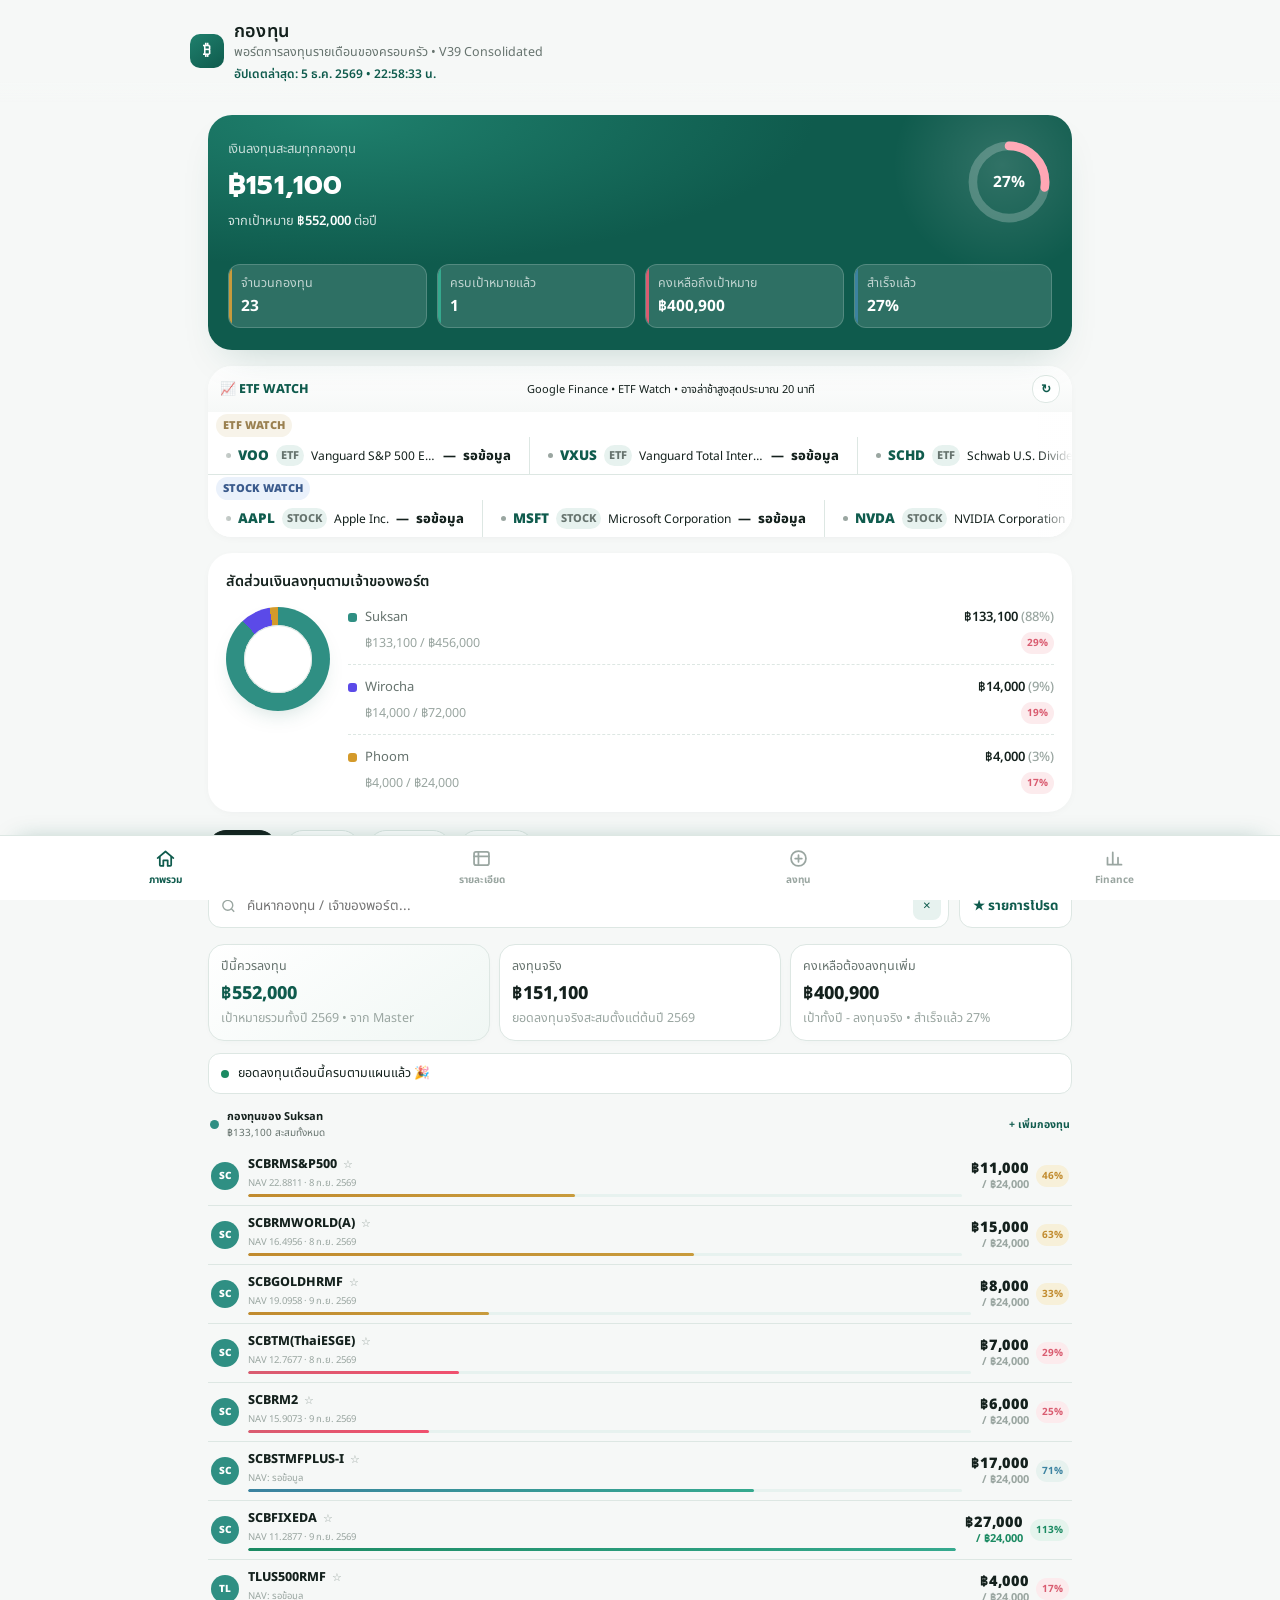
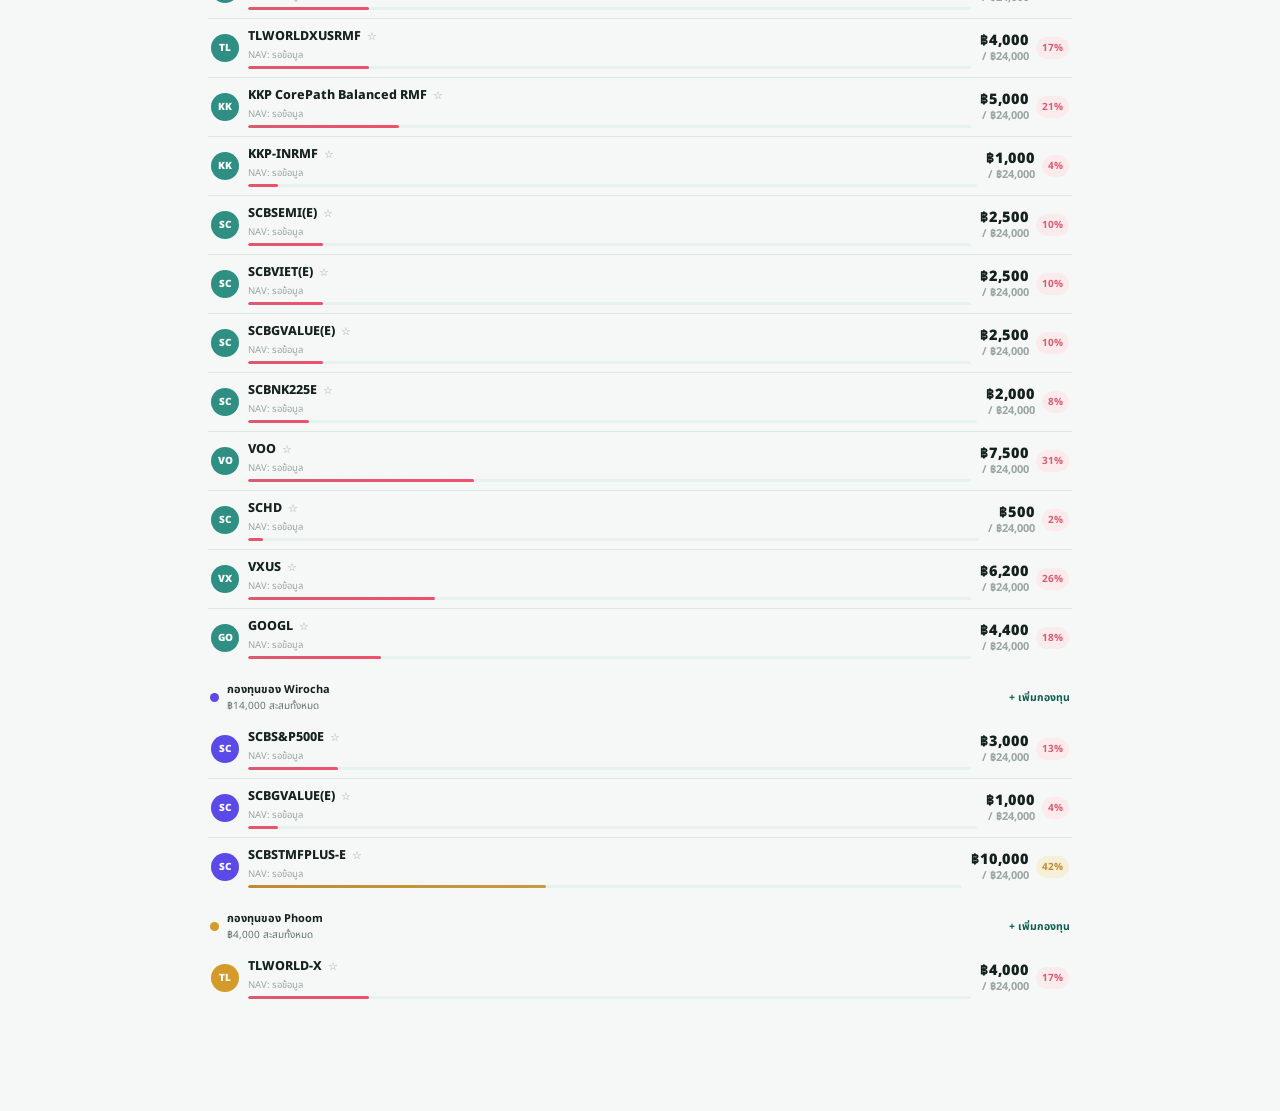
==== commit 933ca40d: "Add files via upload" ====
--- a/index.html
+++ b/index.html
@@ -275,6 +275,31 @@
   }
   .btn-primary{ background:var(--primary); color:#fff; }
   .btn-ghost{ background:var(--primary-soft); color:var(--primary); }
+
+  /* ---------- cloud sync modal: mobile fit ---------- */
+  #modalCloud .modal-sheet{
+    max-height:calc(100dvh - 10px);
+    overflow-y:auto;
+    -webkit-overflow-scrolling:touch;
+    overscroll-behavior:contain;
+    padding:18px 16px calc(18px + env(safe-area-inset-bottom));
+  }
+  #modalCloud .modal-title{font-size:16px;}
+  #modalCloud .modal-sub{font-size:12px;line-height:1.45;margin-bottom:12px;}
+  #modalCloud .sheet-connect-box{margin-top:9px;padding:11px;border-radius:14px;}
+  #modalCloud .field{margin-bottom:10px;}
+  #modalCloud .field label{font-size:12px;margin-bottom:5px;}
+  #modalCloud .field input{padding:9px 10px;font-size:13px;}
+  #modalCloud .modal-actions{gap:7px;margin-top:5px;}
+  #modalCloud .btn{padding:10px 8px;font-size:13px;}
+  #modalCloud .setup-note{font-size:11px;line-height:1.4;margin-top:6px;}
+  #modalCloud .sheet-status{font-size:11.5px;line-height:1.4;margin-top:5px;}
+  #modalCloud .modal-actions:last-child{margin-top:9px !important;}
+  @media (max-width:380px){
+    #modalCloud .modal-sheet{padding-left:12px;padding-right:12px;}
+    #modalCloud .sheet-connect-box{padding:10px;}
+    #modalCloud .btn{font-size:12px;padding:9px 6px;}
+  }
 
   /* ---------- table view ---------- */
   .table-toolbar{
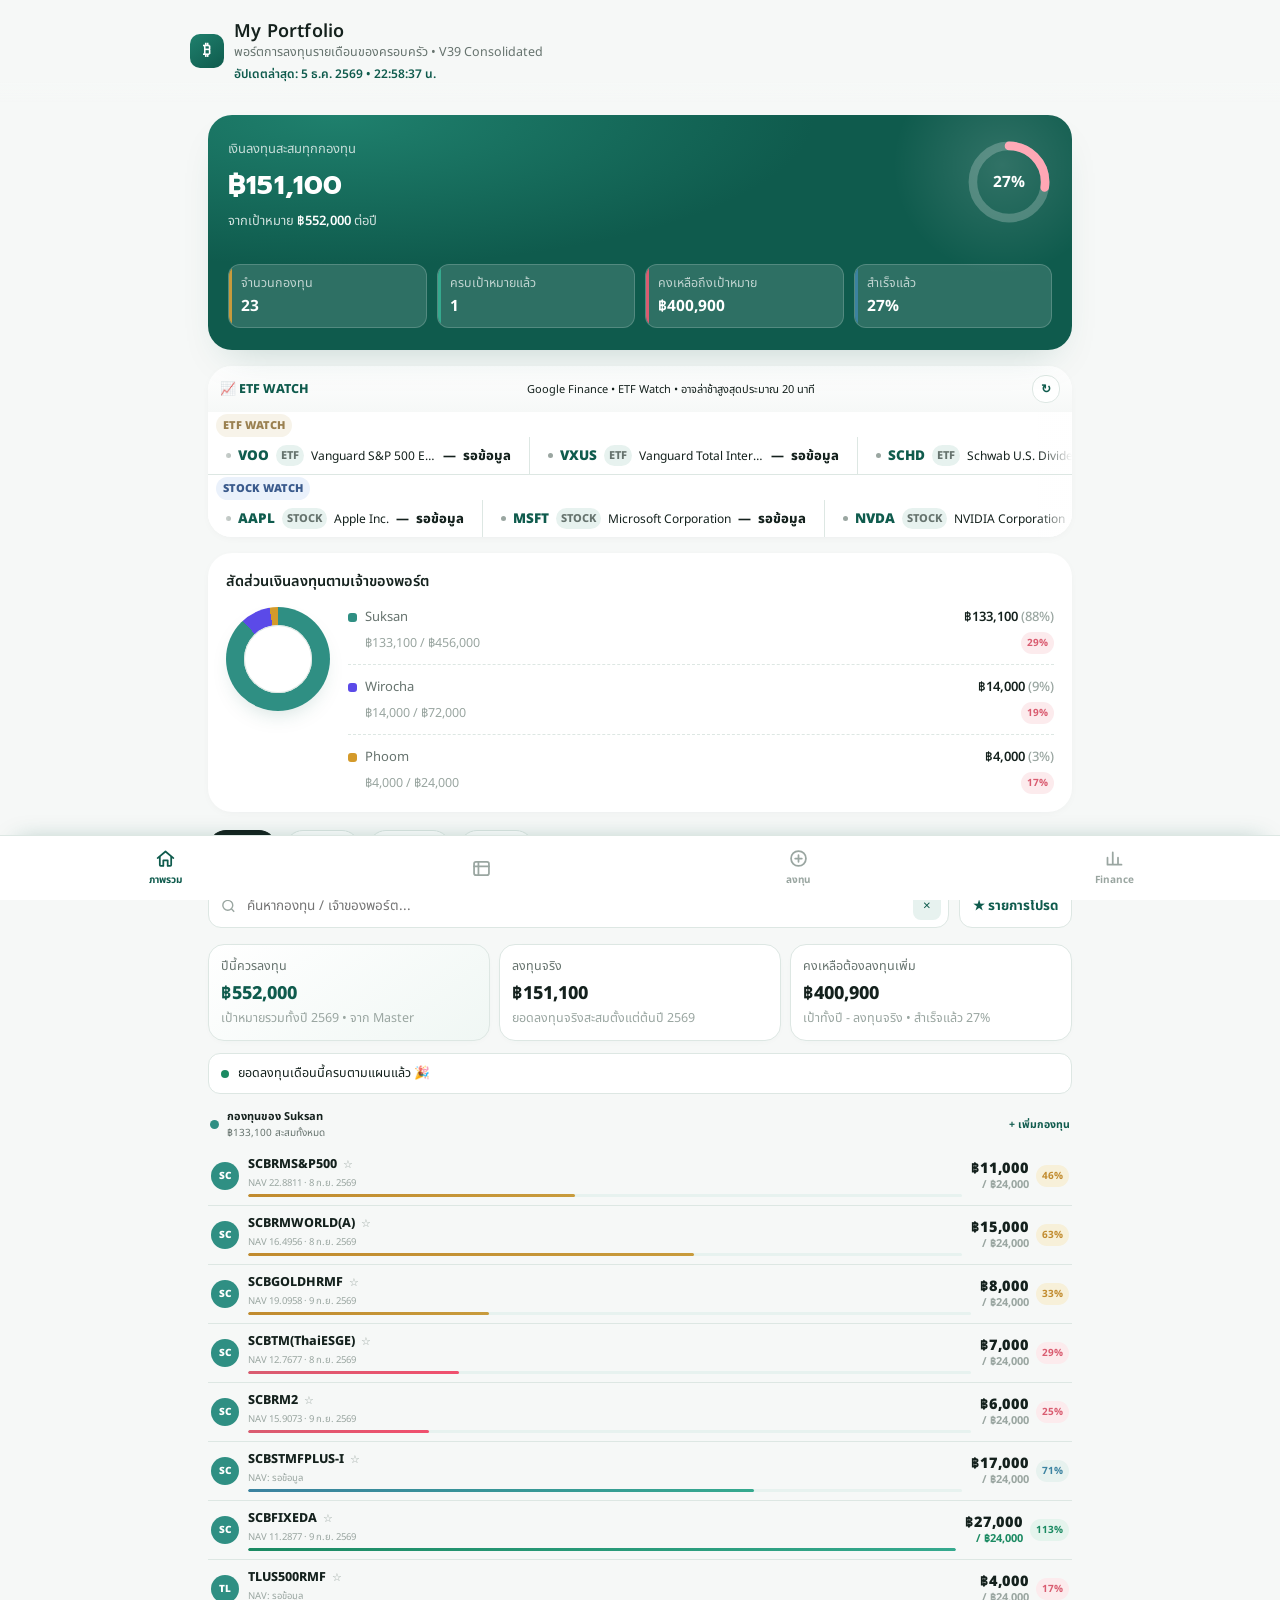
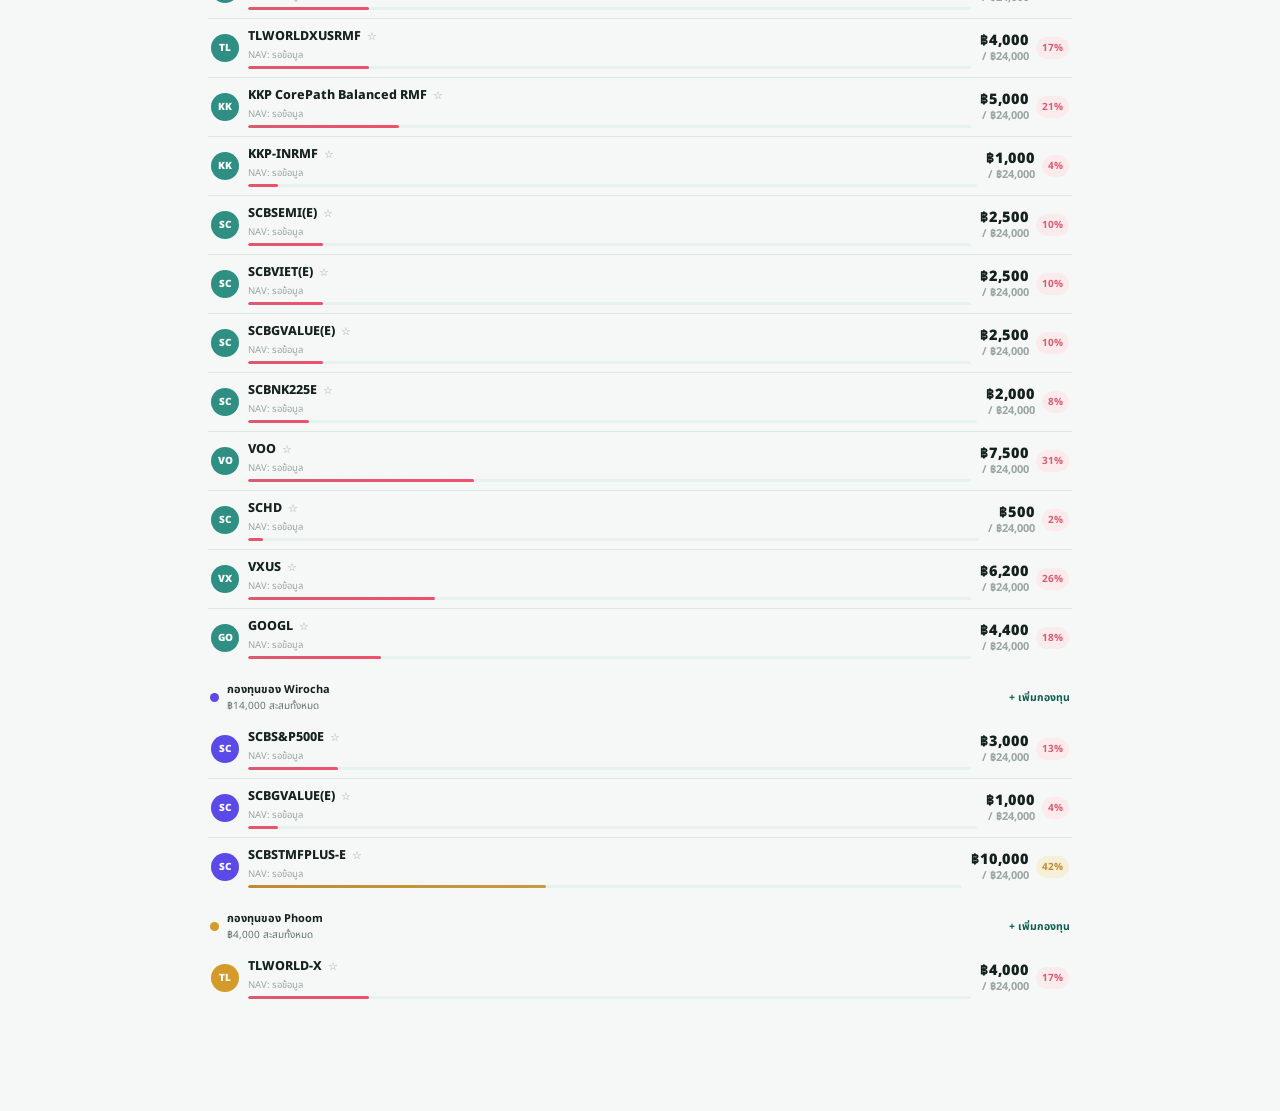
==== commit 18472dc7: "Add files via upload" ====
--- a/index.html
+++ b/index.html
@@ -580,14 +580,14 @@
 .finance-main-title{font-size:18px;font-weight:950;letter-spacing:-.2px;color:var(--ink)}
 .finance-main-sub{font-size:11.5px;color:var(--ink-faint);margin-top:2px;white-space:nowrap;overflow:hidden;text-overflow:ellipsis}
 .finance-main-actions{display:flex;gap:6px;flex:none}
-.finance-main-actions .tool-btn{height:36px;border-radius:11px;padding:0 11px;background:#fff;box-shadow:0 2px 8px rgba(15,91,77,.06)}
+.finance-main-actions .tool-btn{height:30px;border-radius:9px;padding:0 8px;background:#fff;box-shadow:0 2px 8px rgba(15,91,77,.06);font-size:10.5px}
 .finance-market-status{display:flex;align-items:center;justify-content:space-between;gap:8px;padding:9px 11px;margin-bottom:10px;border:1px solid #DCE9E5;border-radius:12px;background:#F2F8F6;color:var(--ink-soft);font-size:11.5px}
 .finance-market-status .status-left{display:flex;align-items:center;gap:6px;min-width:0}
 .finance-market-status .live-dot{width:7px;height:7px;border-radius:50%;background:#35A978;box-shadow:0 0 0 3px rgba(53,169,120,.10);flex:none}
 .finance-market-status .status-text{white-space:nowrap;overflow:hidden;text-overflow:ellipsis}
 .finance-market-status .status-tag{font-weight:900;color:var(--primary);background:#fff;border:1px solid #D8E9E4;border-radius:999px;padding:3px 7px;white-space:nowrap}
 .finance-main-tabs{background:#E9EFED;border:1px solid #DFE9E5;border-radius:13px;padding:4px;margin-bottom:10px;box-shadow:inset 0 1px 2px rgba(15,91,77,.04)}
-.finance-main-tabs button{padding:9px 5px;font-size:12px}
+.finance-main-tabs button{padding:6px 4px;font-size:10.5px;border-radius:8px}
 .finance-list-head{padding:3px 11px 7px;font-size:10.5px;letter-spacing:.15px;text-transform:uppercase}
 .finance-list{border-radius:14px;box-shadow:0 4px 16px -10px rgba(15,91,77,.22)}
 .finance-row{padding:10px 11px;transition:background .15s ease,transform .15s ease}
@@ -606,8 +606,8 @@
  .finance-main-icon{width:38px;height:38px;border-radius:11px;font-size:18px}
  .finance-main-title{font-size:16px}
  .finance-main-sub{font-size:10.5px;max-width:190px}
- .finance-main-actions .tool-btn{height:34px;padding:0 9px;font-size:11.5px}
- .finance-market-status{padding:8px 9px}
+ .finance-main-actions .tool-btn{height:29px;padding:0 7px;font-size:10px}
+ 
  .finance-row{padding:10px 9px}
 }
 
@@ -645,7 +645,7 @@
     <div class="brand-left">
       <div class="brand-mark">₿</div>
       <div>
-        <div class="brand-name">กองทุน</div>
+        <div class="brand-name">My Portfolio</div>
         <div class="brand-sub">พอร์ตการลงทุนรายเดือนของครอบครัว • V39 Consolidated</div>
         <div class="last-updated" id="lastUpdated">อัปเดตล่าสุด: -</div>
       </div>
@@ -725,7 +725,6 @@
         </div>
         <div class="finance-main-actions"><button class="tool-btn" id="financeRefreshBtn">↻ อัปเดต</button></div>
       </div>
-      <div class="finance-market-status"><div class="status-left"><span class="live-dot"></span><span class="status-text">ข้อมูลจาก Google Sheets / GOOGLEFINANCE</span></div><span class="status-tag">Market</span></div>
       <div class="finance-seg finance-main-tabs" id="financeSeg">
         <button type="button" class="active" data-tab="fund">My funds</button>
         <button type="button" data-tab="etf">ETF</button>
@@ -777,7 +776,7 @@
   </button>
   <button class="bn-item" data-view="table">
     <svg class="bn-ico" viewBox="0 0 24 24" fill="none" stroke="currentColor" stroke-width="2" stroke-linecap="round" stroke-linejoin="round"><rect x="3.5" y="4.5" width="17" height="15" rx="2.2"/><path d="M3.5 9.5h17M8.5 4.5v15"/></svg>
-    <span>รายละเอียด</span>
+    <span class="detail-nav-label" hidden>รายละเอียด</span>
   </button>
   <button class="bn-item" id="bnInvest">
     <svg class="bn-ico" viewBox="0 0 24 24" fill="none" stroke="currentColor" stroke-width="2" stroke-linecap="round" stroke-linejoin="round"><circle cx="12" cy="12" r="8.5"/><path d="M12 8.2v7.6M8.2 12h7.6"/></svg>
@@ -1711,6 +1710,9 @@
   document.getElementById('view-dashboard').hidden = view!=='dashboard';
   document.getElementById('view-table').hidden = view!=='table';
   document.getElementById('view-finance').hidden = view!=='finance';
+  // แสดงหัว My Portfolio + V39 + วันเวลา เฉพาะหน้าแรกเท่านั้น
+  const topbar = document.querySelector('.topbar');
+  if(topbar) topbar.hidden = view!=='dashboard';
   if(view==='finance'){renderFinanceCards(); if(sheetsToken&&sheetId) pullMarketWatch();}
   try{ localStorage.setItem(LAST_VIEW_KEY, view); }catch(e){}
   if(!opts.silent) window.scrollTo({top:0,behavior:'smooth'});
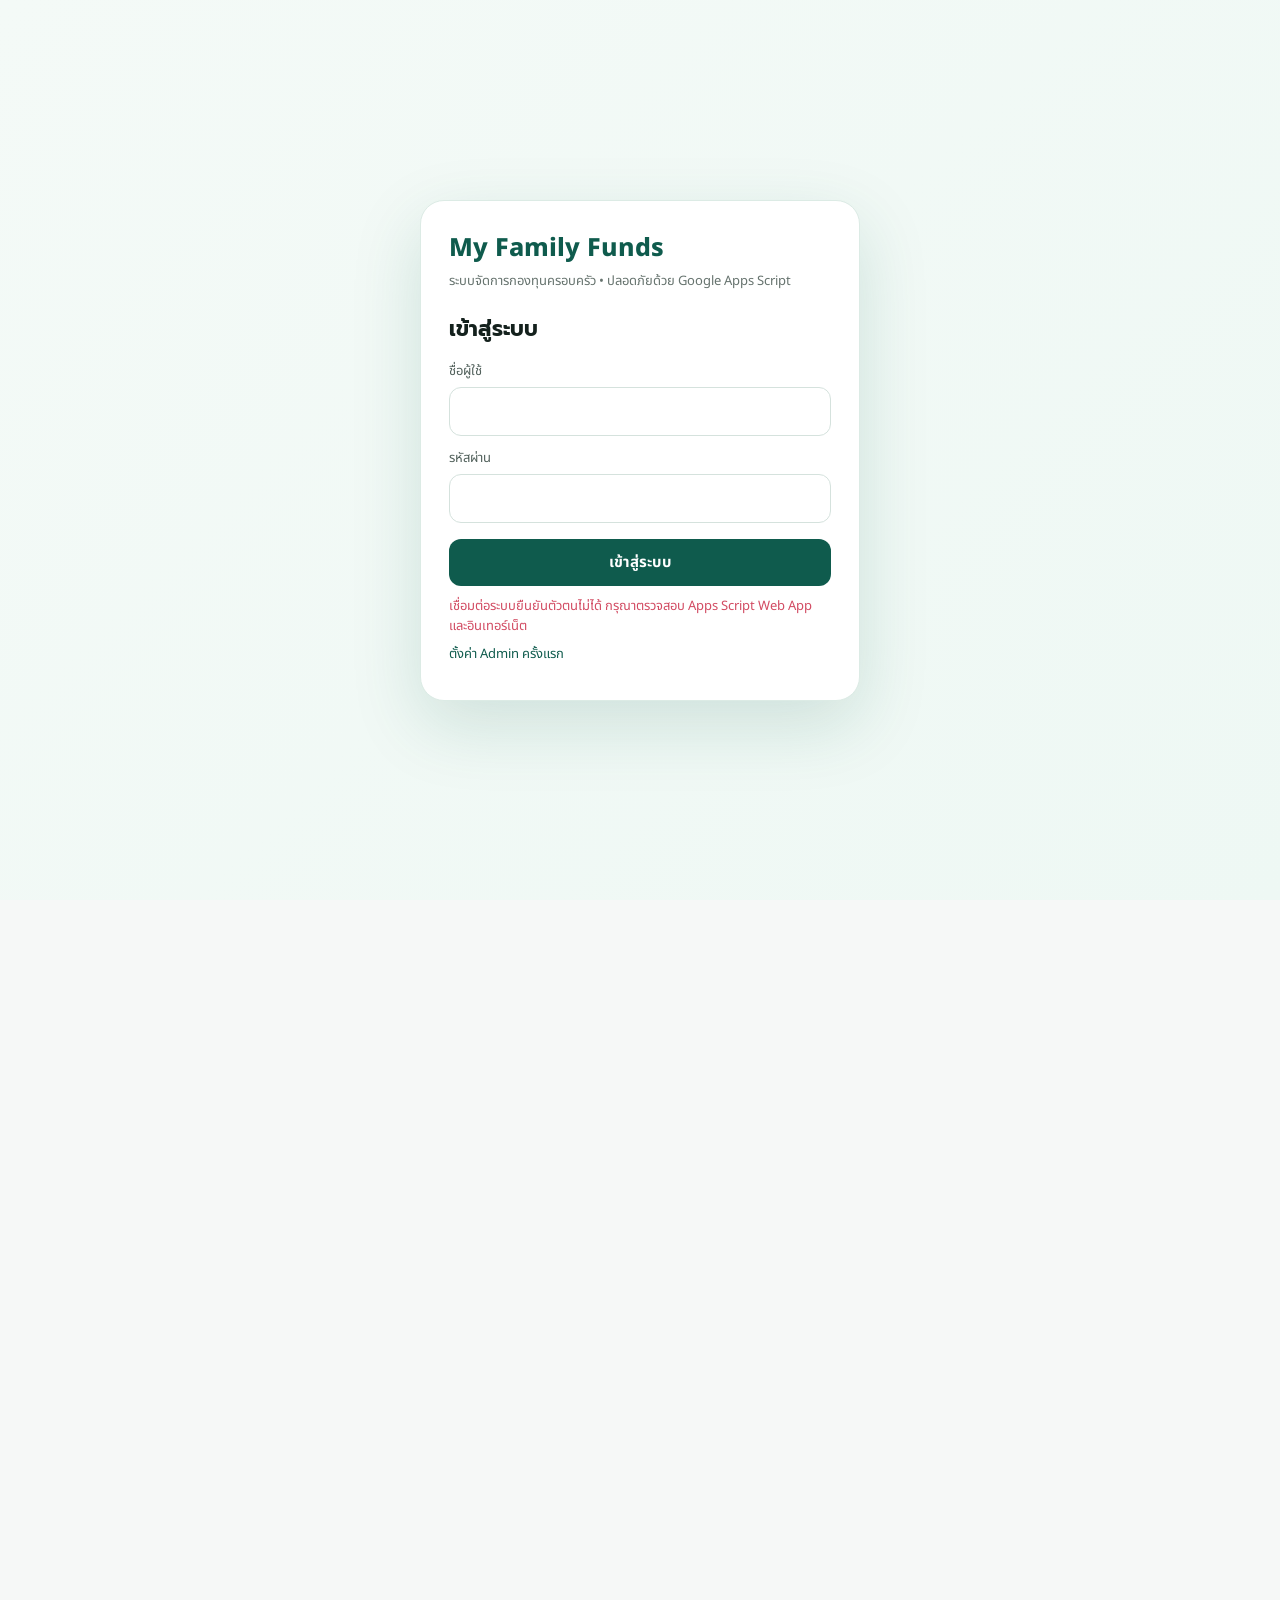
==== commit 3f402f5a: "Add files via upload" ====
--- a/index.html
+++ b/index.html
@@ -565,7 +565,7 @@
 @media(max-width:650px){.summary-grid{grid-template-columns:1fr 1fr}.summary-card:last-child{grid-column:1/-1}.tool-btn{padding:0 10px}}
 
 
-.market-panel{overflow:hidden;padding:0}.market-ticker-head{display:flex;align-items:center;justify-content:space-between;gap:10px;padding:9px 12px;border-bottom:1px solid var(--border);background:linear-gradient(180deg,#fff,#F6F8F7)}.market-ticker-title{font-size:12.5px;font-weight:800;color:var(--primary);white-space:nowrap}.market-subtitle{font-size:11px;color:var(--muted);white-space:nowrap;overflow:hidden;text-overflow:ellipsis}.market-ticker-wrap{position:relative;overflow:hidden;width:100%;background:#fff}.market-ticker-row{position:relative;overflow:hidden;width:100%;border-bottom:1px solid #DDE7E3}.market-ticker-row:last-child{border-bottom:0}.market-ticker-row:before,.market-ticker-row:after{content:'';position:absolute;top:0;bottom:0;width:34px;z-index:2;pointer-events:none}.market-ticker-row:before{left:0;background:linear-gradient(90deg,#fff,transparent)}.market-ticker-row:after{right:0;background:linear-gradient(270deg,#fff,transparent)}.market-ticker-track{display:flex;width:max-content;will-change:transform}.market-ticker-track.stocks{animation:marketTickerStock 34s linear infinite}.market-ticker-track.etfs{animation:marketTickerStock 34s linear infinite}.market-ticker-wrap:hover .market-ticker-track,.market-ticker-wrap:active .market-ticker-track{animation-play-state:paused}.market-ticker-item{display:inline-flex;align-items:center;gap:7px;padding:8px 18px;border-right:1px solid #DDE7E3;white-space:nowrap;font-size:13px}.market-ticker-item .ticker{font-weight:900;color:var(--primary);font-size:13.5px}.market-ticker-item .group{font-size:11px;font-weight:800;color:#66736E;background:#E7F2EF;border-radius:999px;padding:2px 5px}.market-ticker-item .name{color:var(--muted);font-size:12px;max-width:125px;overflow:hidden;text-overflow:ellipsis}.market-ticker-item .price{font-weight:800;font-variant-numeric:tabular-nums}.market-ticker-item .chg{font-weight:800;font-variant-numeric:tabular-nums}.market-ticker-item.up .chg{color:#1B8A62}.market-ticker-item.down .chg{color:#D95C70}.market-ticker-item.na .price,.market-ticker-item.na .chg{color:var(--muted)}.market-ticker-item .dot{width:5px;height:5px;border-radius:50%;background:#9AA6A1;flex:0 0 auto}.market-ticker-item.up .dot{background:#1B8A62}.market-ticker-item.down .dot{background:#D95C70}.market-row-label{display:inline-flex;align-items:center;justify-content:center;min-width:72px;padding:3px 7px;margin:0 5px 0 8px;border-radius:999px;font-size:11px;font-weight:900;background:#E7F2EF;color:var(--primary);position:relative;z-index:3}.market-row-label.etf{background:#F7F3E9;color:#9A8050}.market-row-label.stock{background:#EAF1FB;color:#3A5A8C}@keyframes marketTickerStock{from{transform:translateX(0)}to{transform:translateX(-50%)}}@media(prefers-reduced-motion:reduce){.market-ticker-track{animation:none}}@media(max-width:560px){.market-ticker-head{padding:8px 10px}.market-ticker-item{padding:8px 12px;font-size:12.5px}.market-ticker-item .name{display:none}.market-ticker-item .group{font-size:10.5px}.market-ticker-item .ticker{font-size:13px}.market-row-label{min-width:58px;font-size:10.5px;margin-left:5px}}
+.market-panel{overflow:hidden;padding:0}.market-ticker-head{display:flex;align-items:center;justify-content:space-between;gap:10px;padding:9px 12px;border-bottom:1px solid var(--border);background:linear-gradient(180deg,#fff,#F6F8F7)}.market-ticker-title{font-size:12.5px;font-weight:800;color:var(--primary);white-space:nowrap}.market-subtitle{font-size:11px;color:var(--muted);white-space:nowrap;overflow:hidden;text-overflow:ellipsis}.market-ticker-wrap{position:relative;overflow:hidden;width:100%;background:#fff}.market-ticker-row{position:relative;overflow:hidden;width:100%;border-bottom:1px solid #DDE7E3}.market-ticker-row:last-child{border-bottom:0}.market-ticker-row:before,.market-ticker-row:after{content:'';position:absolute;top:0;bottom:0;width:34px;z-index:2;pointer-events:none}.market-ticker-row:before{left:0;background:linear-gradient(90deg,#fff,transparent)}.market-ticker-row:after{right:0;background:linear-gradient(270deg,#fff,transparent)}.market-ticker-track{display:flex;width:max-content;will-change:transform}.market-ticker-track.stocks{animation:marketTickerStock 46s linear infinite}.market-ticker-track.etfs{animation:marketTickerStock 46s linear infinite}.market-ticker-wrap:hover .market-ticker-track,.market-ticker-wrap:active .market-ticker-track{animation-play-state:paused}.market-ticker-item{display:inline-flex;align-items:center;gap:7px;padding:8px 18px;border-right:1px solid #DDE7E3;white-space:nowrap;font-size:13px}.market-ticker-item .ticker{font-weight:900;color:var(--primary);font-size:13.5px}.market-ticker-item .group{font-size:11px;font-weight:800;color:#66736E;background:#E7F2EF;border-radius:999px;padding:2px 5px}.market-ticker-item .name{color:var(--muted);font-size:12px;max-width:125px;overflow:hidden;text-overflow:ellipsis}.market-ticker-item .price{font-weight:800;font-variant-numeric:tabular-nums}.market-ticker-item .chg{font-weight:800;font-variant-numeric:tabular-nums}.market-ticker-item.up .chg{color:#1B8A62}.market-ticker-item.down .chg{color:#D95C70}.market-ticker-item.na .price,.market-ticker-item.na .chg{color:var(--muted)}.market-ticker-item .dot{width:5px;height:5px;border-radius:50%;background:#9AA6A1;flex:0 0 auto}.market-ticker-item.up .dot{background:#1B8A62}.market-ticker-item.down .dot{background:#D95C70}.market-row-label{display:inline-flex;align-items:center;justify-content:center;min-width:72px;padding:3px 7px;margin:0 5px 0 8px;border-radius:999px;font-size:11px;font-weight:900;background:#E7F2EF;color:var(--primary);position:relative;z-index:3}.market-row-label.etf{background:#F7F3E9;color:#9A8050}.market-row-label.stock{background:#EAF1FB;color:#3A5A8C}@keyframes marketTickerStock{from{transform:translateX(0)}to{transform:translateX(-50%)}}@media(prefers-reduced-motion:reduce){.market-ticker-track{animation:none}}@media(max-width:560px){.market-ticker-head{padding:8px 10px}.market-ticker-item{padding:8px 12px;font-size:12.5px}.market-ticker-item .name{display:none}.market-ticker-item .group{font-size:10.5px}.market-ticker-item .ticker{font-size:13px}.market-row-label{min-width:58px;font-size:10.5px;margin-left:5px}}
 .finance-toolbar{display:flex;justify-content:space-between;align-items:center;gap:10px;margin-bottom:12px;flex-wrap:wrap}.finance-toolbar .sub{font-size:12.5px;color:var(--ink-faint)}
 .finance-seg{display:grid;grid-template-columns:repeat(3,1fr);gap:4px;background:#E9EFED;border-radius:13px;padding:4px;margin-bottom:10px}.finance-seg button{border:0;background:transparent;padding:8px 5px;border-radius:10px;font-weight:900;color:#61716D;font-size:12px;cursor:pointer;font-family:inherit}.finance-seg button.active{background:#fff;color:var(--primary);box-shadow:0 2px 8px rgba(35,73,65,.12)}
 .finance-list-head{display:grid;grid-template-columns:1fr 76px 100px;gap:6px;padding:2px 12px 8px;font-size:12px;color:var(--ink-faint);font-weight:800}.finance-list-head span:nth-child(2),.finance-list-head span:nth-child(3){text-align:right}.finance-list{background:var(--surface);border:1px solid var(--line);border-radius:15px;overflow:hidden;box-shadow:0 2px 12px -8px rgba(15,91,77,.18)}.finance-row{display:grid;grid-template-columns:1fr 76px 100px;align-items:center;gap:6px;padding:11px 12px;border-bottom:1px solid var(--line);cursor:pointer}.finance-row:last-child{border-bottom:0}.finance-row:active{background:var(--primary-soft)}.finance-row-id{display:flex;align-items:center;gap:9px;min-width:0}.finance-badge{width:32px;height:32px;border-radius:50%;flex:0 0 auto;display:flex;align-items:center;justify-content:center;font-size:12px;font-weight:900;color:#fff}.finance-row-text{min-width:0}.finance-row-symbol{font-weight:900;font-size:13.5px;color:var(--ink);white-space:nowrap;overflow:hidden;text-overflow:ellipsis}.finance-row-name{font-size:12px;color:var(--ink-faint);white-space:nowrap;overflow:hidden;text-overflow:ellipsis;max-width:100%}.finance-row-owner{font-size:10px;color:#84938F;margin-top:1px;white-space:nowrap;overflow:hidden;text-overflow:ellipsis}.finance-row-price{text-align:right;font-weight:800;font-size:13px;font-variant-numeric:tabular-nums}.finance-row-price.finance-na{color:var(--ink-faint);font-weight:600}.finance-row-pct{justify-self:end;font-size:12.5px;font-weight:800;padding:4px 8px;border-radius:8px;text-align:center;min-width:66px;font-variant-numeric:tabular-nums}.finance-row-pct.up{background:#E4F6EE;color:#1B8A62}.finance-row-pct.down{background:#FDECEF;color:#D95C70}.finance-row-pct.na{background:#F2F4F3;color:var(--ink-faint)}.finance-section-title{font-size:13.5px;font-weight:900;color:var(--primary);margin:16px 0 8px}.market-manager-list{display:flex;flex-direction:column;gap:7px}.market-manager-row{display:grid;grid-template-columns:70px 1fr 105px 85px 80px 34px;gap:7px;align-items:center;padding:8px;border:1px solid var(--line);border-radius:11px;background:var(--surface)}.market-manager-row input,.market-manager-row select{width:100%;border:1px solid var(--line);border-radius:8px;padding:7px;font:inherit;font-size:12px;background:var(--surface);color:var(--ink)}.market-manager-row .remove{border:none;background:#FDECEF;color:#C24D63;border-radius:8px;height:30px;cursor:pointer}.market-manager-head{display:grid;grid-template-columns:70px 1fr 105px 85px 80px 34px;gap:7px;font-size:11px;color:var(--ink-faint);padding:0 8px}.finance-empty{padding:20px;text-align:center;color:var(--ink-faint);font-size:12.5px}.finance-modal .fund-detail-sheet{max-width:560px}.finance-detail-grid{display:grid;grid-template-columns:1fr 1fr;gap:8px;margin-top:12px}.finance-detail-kpi{padding:10px;border:1px solid var(--line);border-radius:11px;background:var(--surface)}.finance-detail-kpi .k{font-size:11px;color:var(--ink-faint)}.finance-detail-kpi .v{font-size:13.5px;font-weight:800;margin-top:3px}.finance-manager-actions{display:flex;gap:8px;margin-top:10px}.finance-manager-actions .btn{flex:1}.finance-note{font-size:12px;color:var(--ink-faint);line-height:1.5;margin-top:8px}
@@ -776,7 +776,7 @@
   </button>
   <button class="bn-item" data-view="table">
     <svg class="bn-ico" viewBox="0 0 24 24" fill="none" stroke="currentColor" stroke-width="2" stroke-linecap="round" stroke-linejoin="round"><rect x="3.5" y="4.5" width="17" height="15" rx="2.2"/><path d="M3.5 9.5h17M8.5 4.5v15"/></svg>
-    <span class="detail-nav-label" hidden>รายละเอียด</span>
+    <span class="detail-nav-label">รายละเอียด</span>
   </button>
   <button class="bn-item" id="bnInvest">
     <svg class="bn-ico" viewBox="0 0 24 24" fill="none" stroke="currentColor" stroke-width="2" stroke-linecap="round" stroke-linejoin="round"><circle cx="12" cy="12" r="8.5"/><path d="M12 8.2v7.6M8.2 12h7.6"/></svg>
@@ -1713,7 +1713,25 @@
   // แสดงหัว My Portfolio + V39 + วันเวลา เฉพาะหน้าแรกเท่านั้น
   const topbar = document.querySelector('.topbar');
   if(topbar) topbar.hidden = view!=='dashboard';
-  if(view==='finance'){renderFinanceCards(); if(sheetsToken&&sheetId) pullMarketWatch();}
+  if(view==='finance'){
+    renderFinanceCards();
+    if(sheetsToken&&sheetId){
+      pullMarketWatch();
+    }else if(sheetId){
+      // เพิ่งรีเฟรชหน้าแล้วเปิดมาที่ Finance เลย สิทธิ์ Google Sheets (sheetsToken) ในหน่วยความจำ
+      // ยังไม่มา (จะมาอีกทีหลัง window load) จึงลองขอสิทธิ์แบบเงียบทันที แล้วดึงข้อมูลมาแสดง
+      // เพื่อไม่ให้ต้องย้อนกลับไปหน้าแรกแล้วกด refresh ซ้ำข้อมูลถึงจะกลับมา
+      (async()=>{
+        try{
+          // ตอนเพิ่งรีเฟรชหน้า สคริปต์ Google Identity Services อาจยังโหลดไม่เสร็จ รอสั้นๆ ก่อน
+          // เพื่อไม่ให้ขึ้นข้อความ "Google API ยังโหลดไม่เสร็จ" โดยไม่จำเป็น
+          for(let i=0;i<20 && !window.google?.accounts?.oauth2;i++) await new Promise(r=>setTimeout(r,200));
+          if(!window.google?.accounts?.oauth2) return;
+          if(await ensureSheetsAccess()){ await pullFromSheets({safeMerge:false}); await pullMarketWatch(); }
+        }catch(e){ console.warn('Finance view auto sync', e); }
+      })();
+    }
+  }
   try{ localStorage.setItem(LAST_VIEW_KEY, view); }catch(e){}
   if(!opts.silent) window.scrollTo({top:0,behavior:'smooth'});
 }
@@ -1724,7 +1742,15 @@
 (function restoreLastView(){
   let saved=null;
   try{ saved = localStorage.getItem(LAST_VIEW_KEY); }catch(e){}
-  if(saved) activateView(saved, {silent:true});
+  if(saved){
+    // สำคัญ: ต้องเลื่อนออกไปทำหลังสคริปต์ทั้งไฟล์รันจบก่อน (ไม่เรียกทันทีตรงนี้)
+    // เพราะตัวแปรอย่าง financeTab / MARKET_ASSETS / GF_DATA ถูกประกาศด้วย let ไว้ท้ายไฟล์
+    // ถ้า view ที่บันทึกไว้คือ 'finance' แล้วเรียก activateView ทันที ณ จุดนี้ จะไปอ่านตัวแปร
+    // เหล่านั้นก่อนถึงบรรทัดประกาศ (temporal dead zone) เกิด ReferenceError แล้วสคริปต์ที่เหลือ
+    // ทั้งหมด (renderAll, การผูก event, การซิงก์ Google Sheets ฯลฯ) จะไม่ทำงานเลย ทำให้หน้า
+    // Finance ว่างเปล่าหลังรีเฟรช — ใช้ setTimeout เพื่อรอให้สคริปต์รันจบทั้งไฟล์ก่อนค่อยสลับหน้า
+    setTimeout(()=>activateView(saved, {silent:true}), 0);
+  }
 })();
 
 /* ================= INVEST MODAL ================= */
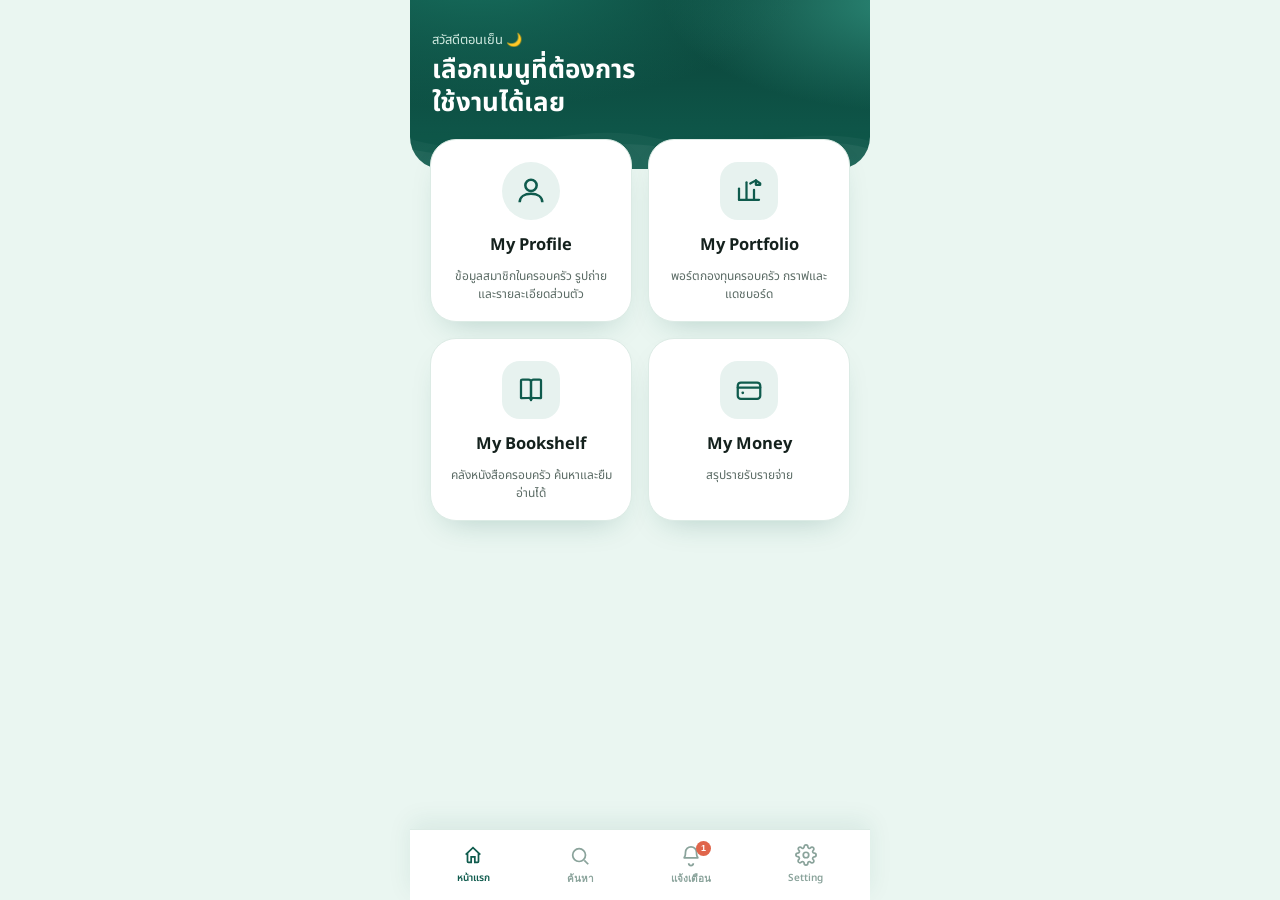
==== commit 1fcf2d15: "Add files via upload" ====
--- a/index.html
+++ b/index.html
@@ -3,2533 +3,272 @@
 <head>
 <meta charset="UTF-8">
 <meta name="viewport" content="width=device-width, initial-scale=1, viewport-fit=cover">
-<title>My Family Funds — DCA Portfolio V22</title>
+<title>My Family Funds — เมนูหลัก</title>
 <meta name="theme-color" content="#0F5B4D">
 <link rel="manifest" href="manifest.json">
-<link rel="apple-touch-icon" href="icon-192.png">
-<link rel="icon" href="icon-192.png">
+<link rel="apple-touch-icon" href="portfolio/icon-192.png">
+<link rel="icon" href="portfolio/icon-192.png">
 <link rel="preconnect" href="https://fonts.googleapis.com">
-<link href="https://fonts.googleapis.com/css2?family=Prompt:wght@400;500;600;700&family=Noto+Sans+Thai:wght@400;500;600&display=swap" rel="stylesheet">
-<script src="https://accounts.google.com/gsi/client" async defer></script>
-<style>
-  :root{
-    --bg:#F6F8F7;
-    --surface:#FFFFFF;
-    --ink:#14211D;
-    --ink-soft:#66736E;
-    --ink-faint:#9AA6A1;
-    --primary:#0F5B4D;
-    --primary-light:#1F806D;
-    --primary-soft:#E7F2EF;
-    --positive:#1B8A62;
-    --positive-soft:#E5F4ED;
-    --warning:#E8A33D;
-    --warning-soft:#FBF0DE;
-    --danger:#F0506E;
-    --line:#DDE7E3;
-    --teal:#2C8A78;
-    --amber:#C18B2E;
-    --coral:#D95C70;
-    --sky:#3B82A0;
-    --gold:#C89B3C;
-    --mint:#35A98E;
-    --gold-soft:#F7F0D9;
-    --radius-s:10px;
-    --radius-m:16px;
-    --radius-l:24px;
-    --shadow-hero: 0 18px 40px -20px rgba(15,91,77,0.25);
-  }
-  *{box-sizing:border-box;}
-  html,body{margin:0;padding:0;}
-  body{
-    background:var(--bg);
-    color:var(--ink);
-    font-family:'Noto Sans Thai','Prompt',sans-serif;
-    -webkit-font-smoothing:antialiased;
-    padding-bottom:84px;
-  }
-  h1,h2,h3,.num{font-family:'Prompt','Noto Sans Thai',sans-serif;}
-  button{font-family:inherit;}
-  input{font-family:inherit;}
-
-  /* ---------- topbar ---------- */
-  .topbar{
-    position:sticky; top:0; z-index:30;
-    background:linear-gradient(180deg,var(--bg) 80%, rgba(245,244,250,0));
-    padding:18px 18px 6px;
-  }
-  .brand{
-    display:flex; align-items:center; justify-content:space-between; gap:10px; margin-bottom:14px;
-  }
-  .brand-left{ display:flex; align-items:center; gap:10px; }
-  .sync-btn{
-    display:flex; align-items:center; gap:6px; border:1px solid var(--line); background:var(--surface);
-    padding:7px 12px; border-radius:999px; font-size:12.5px; font-weight:600; color:var(--ink-soft);
-    cursor:pointer; flex:none;
-  }
-  .sync-dot{ width:7px; height:7px; border-radius:50%; background:var(--ink-faint); flex:none; }
-  .sync-dot.connected{ background:var(--positive); }
-  .sync-dot.syncing{ background:var(--gold); animation:syncpulse 1s infinite; }
-  @keyframes syncpulse{ 0%,100%{opacity:1;} 50%{opacity:.25;} }
-  .brand-mark{
-    width:34px;height:34px;border-radius:10px;
-    background:linear-gradient(145deg,var(--primary-light),var(--primary));
-    display:flex;align-items:center;justify-content:center;
-    color:#fff; font-weight:700; font-size:15.5px;
-  }
-  .brand-name{font-size:18px;font-weight:600;letter-spacing:.2px;}
-  .last-updated{font-size:12px;color:var(--primary);font-weight:600;margin-top:3px;}
-  .brand-sub{font-size:12.5px;color:var(--ink-soft);margin-top:-2px;}
-
-  /* ---------- bottom nav (replaces old top tabs + FAB) ---------- */
-  .bottom-nav{
-    position:fixed; left:0; right:0; bottom:0; z-index:45;
-    display:grid; grid-template-columns:1fr 1fr 1fr 1fr;
-    align-items:center; gap:2px;
-    background:var(--surface); border-top:1px solid var(--line);
-    padding:7px 8px calc(7px + env(safe-area-inset-bottom));
-    box-shadow:0 -10px 26px -18px rgba(15,91,77,.4);
-  }
-  .bn-item{
-    display:flex; flex-direction:column; align-items:center; gap:3px;
-    border:none; background:transparent; color:var(--ink-faint);
-    font-size:10px; font-weight:700; padding:5px 2px; border-radius:12px;
-    cursor:pointer; transition:color .15s ease;
-  }
-  .bn-item.active{ color:var(--primary); }
-  .bn-ico{width:21px;height:21px;}
-
-  main{padding:6px 18px 20px;}
-  section[hidden]{display:none !important;}
-
-  /* ---------- hero ---------- */
-  .hero{
-    background:radial-gradient(120% 140% at 15% 0%, #1F806D 0%, var(--primary) 46%, #0F5B4D 100%);
-    border-radius:var(--radius-l);
-    padding:24px 20px 22px;
-    color:#fff;
-    box-shadow:var(--shadow-hero);
-    position:relative;
-    overflow:hidden;
-    margin-top:6px;
-  }
-  .hero::after{
-    content:"";
-    position:absolute; right:-40px; top:-60px; width:220px; height:220px;
-    border-radius:50%; background:radial-gradient(circle, rgba(255,255,255,.14), rgba(255,255,255,0) 70%);
-  }
-  .hero-top{display:flex; justify-content:space-between; align-items:flex-start; gap:14px;}
-  .hero-label{font-size:13px; color:rgba(255,255,255,.75); margin:0 0 6px;}
-  .hero-amount{font-size:27px; font-weight:700; letter-spacing:.2px; margin:0;}
-  .hero-target{font-size:13px; color:rgba(255,255,255,.8); margin-top:6px;}
-  .hero-target b{color:#fff; font-weight:600;}
-
-  .gauge{ position:relative; width:86px; height:86px; flex:none; }
-  .gauge svg{ width:100%; height:100%; transform:rotate(-90deg); }
-  .gauge-pct{
-    position:absolute; inset:0; display:flex; align-items:center; justify-content:center;
-    font-size:15.5px; font-weight:700; color:#fff;
-  }
-
-  .hero-bottom{
-    display:flex; gap:10px; margin-top:20px; flex-wrap:wrap;
-  }
-  .hero-chip{
-    background:rgba(255,255,255,.13); border:1px solid rgba(255,255,255,.18);
-    border-radius:12px; padding:9px 12px; flex:1; min-width:96px;
-    position:relative; overflow:hidden;
-  }
-  .hero-chip::before{
-    content:""; position:absolute; left:0; top:0; bottom:0; width:3px;
-  }
-  .hero-chip:nth-child(1)::before{ background:var(--gold); }
-  .hero-chip:nth-child(2)::before{ background:var(--mint); }
-  .hero-chip:nth-child(3)::before{ background:var(--coral); }
-  .hero-chip:nth-child(4)::before{ background:var(--sky); }
-  .hero-chip .k{font-size:12.5px; color:rgba(255,255,255,.7);}
-  .hero-chip .v{font-size:15.5px; font-weight:700; margin-top:2px;}
-
-  /* ---------- allocation donut ---------- */
-  .panel{
-    background:var(--surface); border-radius:var(--radius-l);
-    padding:18px; margin-top:16px; box-shadow:0 2px 14px -8px rgba(34,28,53,.14);
-  }
-  .panel-title{font-size:14.5px; font-weight:600; margin:0 0 14px;}
-  .alloc-row{ display:flex; align-items:flex-start; gap:18px; }
-  .donut{ width:104px; height:104px; border-radius:50%; flex:none; position:relative;
-    box-shadow:0 10px 24px -12px rgba(15,91,77,.28);}
-  .donut::before{
-    content:""; position:absolute; inset:18px; border-radius:50%; background:var(--surface);
-    box-shadow:inset 0 0 0 1px var(--line);
-  }
-  .legend{flex:1; display:flex; flex-direction:column; gap:12px;}
-  .legend-item{display:flex; flex-direction:column; gap:5px; font-size:13px;}
-  .legend-item:not(:last-child){ padding-bottom:10px; border-bottom:1px dashed var(--line); }
-  .legend-row{ display:flex; align-items:center; gap:8px; }
-  .legend-dot{width:9px;height:9px;border-radius:3px;flex:none;}
-  .legend-name{flex:1; color:var(--ink-soft);}
-  .legend-val{font-weight:600;}
-  .legend-sub{ display:flex; align-items:center; justify-content:space-between; gap:8px; padding-left:17px; }
-  .legend-sub span:first-child{ font-size:12.5px; color:var(--ink-faint); }
-
-  /* ---------- owner filter pills ---------- */
-  .filters{ display:flex; gap:8px; margin-top:18px; overflow-x:auto; padding-bottom:2px;}
-  .pill{
-    border:1px solid var(--line); background:var(--surface); color:var(--ink-soft);
-    padding:7px 14px; border-radius:999px; font-size:13px; font-weight:600;
-    white-space:nowrap; cursor:pointer;
-  }
-  .pill.active{ background:var(--ink); color:#fff; border-color:var(--ink);}
-
-  /* ---------- owner group ---------- */
-  .owner-group{ margin-top:14px; }
-  .owner-head{
-    display:flex; align-items:center; justify-content:space-between; margin-bottom:6px;
-    padding-left:2px;
-  }
-  .owner-title{display:flex; align-items:center; gap:8px;}
-  .owner-dot{width:9px;height:9px;border-radius:50%;}
-  .owner-name{font-size:11px; font-weight:700;}
-  .owner-total{font-size:10px; color:var(--ink-soft);}
-  .add-fund-link{
-    border:none; background:none; color:var(--primary); font-size:10.5px; font-weight:700;
-    cursor:pointer; padding:4px 2px;
-  }
-
-  .fund-row{
-    display:flex; align-items:center; gap:9px;
-    padding:8px 3px; border-bottom:1px solid var(--line);
-    cursor:pointer;
-  }
-  .fund-row:last-child{ border-bottom:0; }
-  .fund-row-badge{
-    width:28px; height:28px; border-radius:50%; flex:0 0 auto;
-    display:flex; align-items:center; justify-content:center;
-    font-size:10px; font-weight:900; color:#fff;
-  }
-  .fund-row-body{ flex:1; min-width:0; }
-  .fund-row-line1{ display:flex; align-items:center; gap:3px; }
-  .fund-row-name{
-    font-size:12.5px; font-weight:800; color:var(--ink);
-    white-space:nowrap; overflow:hidden; text-overflow:ellipsis;
-  }
-  .fund-row-line1 .favorite-btn{ font-size:11px; padding:0 0 0 3px; }
-  .fund-row-nav{
-    font-size:9.5px; color:var(--ink-faint); margin-top:2px;
-    white-space:nowrap; overflow:hidden; text-overflow:ellipsis;
-  }
-  .fund-bar-track{ height:3px; background:var(--primary-soft); border-radius:4px; margin-top:4px; overflow:hidden;}
-  .fund-bar-fill{ height:100%; border-radius:4px; background:linear-gradient(90deg,var(--coral),var(--coral)); transition:width .3s ease;}
-  .fund-bar-fill.low{ background:linear-gradient(90deg,var(--coral),#F0506E); }
-  .fund-bar-fill.mid{ background:linear-gradient(90deg,var(--amber),var(--gold)); }
-  .fund-bar-fill.high{ background:linear-gradient(90deg,var(--sky),var(--mint)); }
-  .fund-bar-fill.met{ background:linear-gradient(90deg,var(--positive),var(--mint)); }
-  .fund-row-right{ flex:0 0 auto; display:flex; align-items:center; gap:7px; }
-  .fund-row-nums{ display:flex; flex-direction:column; align-items:flex-end; line-height:1.2; }
-  .fund-row-actual{ font-size:14.5px; font-weight:900; color:var(--ink); white-space:nowrap; }
-  .fund-row-target{ font-size:11px; font-weight:700; color:var(--ink-faint); white-space:nowrap; }
-  .fund-row-target.met{ color:var(--positive); }
-  .fund-row .pct-chip{ flex:0 0 auto; }
-  .pct-chip{
-    font-size:10px; font-weight:700; padding:3px 6px; border-radius:999px;
-  }
-  .pct-chip.low{ background:#FCEBED; color:var(--coral); }
-  .pct-chip.mid{ background:var(--gold-soft); color:#C18B2E; }
-  .pct-chip.high{ background:#E7F2EF; color:var(--sky); }
-  .pct-chip.met{ background:var(--positive-soft); color:var(--positive); }
-
-  .empty-state{
-    text-align:center; padding:34px 10px; color:var(--ink-soft); font-size:13.5px;
-  }
-
-  /* ---------- (old floating FAB removed — see .bn-fab in bottom nav) ---------- */
-
-  /* ---------- modal ---------- */
-  .modal-overlay{
-    position:fixed; inset:0; background:rgba(34,28,53,.5); z-index:50;
-    display:flex; align-items:flex-end; justify-content:center;
-    backdrop-filter:blur(2px);
-  }
-  .modal-overlay[hidden]{display:none;}
-  .modal-sheet{
-    background:var(--surface); width:100%; max-width:460px;
-    border-radius:22px 22px 0 0; padding:22px 20px 26px;
-    animation:slideup .22s ease;
-  }
-  @keyframes slideup{ from{transform:translateY(24px); opacity:0;} to{transform:translateY(0); opacity:1;} }
-  .modal-title{font-size:17px; font-weight:700; margin:0 0 4px;}
-  .modal-sub{font-size:13px; color:var(--ink-soft); margin:0 0 18px;}
-  .field{ margin-bottom:14px; }
-  .field label{ display:block; font-size:13px; font-weight:600; color:var(--ink-soft); margin-bottom:6px;}
-  .field select, .field input{
-    width:100%; padding:11px 12px; border-radius:12px; border:1px solid var(--line);
-    background:#FBFAFE; font-size:14.5px; color:var(--ink);
-  }
-  .field select:focus, .field input:focus{ outline:2px solid var(--primary-light); outline-offset:1px;}
-  .field-row{ display:flex; gap:10px; }
-  .field-row .field{ flex:1; }
-  .toggle-owner{ font-size:12.5px; color:var(--primary); background:none; border:none; cursor:pointer; margin-top:6px;}
-  .modal-actions{ display:flex; gap:10px; margin-top:6px; }
-  .btn{
-    flex:1; padding:13px; border-radius:12px; border:none; font-size:14.5px; font-weight:700; cursor:pointer;
-  }
-  .btn-primary{ background:var(--primary); color:#fff; }
-  .btn-ghost{ background:var(--primary-soft); color:var(--primary); }
-
-  /* ---------- cloud sync modal: mobile fit ---------- */
-  #modalCloud .modal-sheet{
-    max-height:calc(100dvh - 10px);
-    overflow-y:auto;
-    -webkit-overflow-scrolling:touch;
-    overscroll-behavior:contain;
-    padding:18px 16px calc(18px + env(safe-area-inset-bottom));
-  }
-  #modalCloud .modal-title{font-size:16px;}
-  #modalCloud .modal-sub{font-size:12px;line-height:1.45;margin-bottom:12px;}
-  #modalCloud .sheet-connect-box{margin-top:9px;padding:11px;border-radius:14px;}
-  #modalCloud .field{margin-bottom:10px;}
-  #modalCloud .field label{font-size:12px;margin-bottom:5px;}
-  #modalCloud .field input{padding:9px 10px;font-size:13px;}
-  #modalCloud .modal-actions{gap:7px;margin-top:5px;}
-  #modalCloud .btn{padding:10px 8px;font-size:13px;}
-  #modalCloud .setup-note{font-size:11px;line-height:1.4;margin-top:6px;}
-  #modalCloud .sheet-status{font-size:11.5px;line-height:1.4;margin-top:5px;}
-  #modalCloud .modal-actions:last-child{margin-top:9px !important;}
-  @media (max-width:380px){
-    #modalCloud .modal-sheet{padding-left:12px;padding-right:12px;}
-    #modalCloud .sheet-connect-box{padding:10px;}
-    #modalCloud .btn{font-size:12px;padding:9px 6px;}
-  }
-
-  /* ---------- table view ---------- */
-  .table-toolbar{
-    display:flex; flex-direction:column; align-items:stretch; margin:4px 0 10px; gap:8px;
-  }
-  .table-toolbar h2{font-size:17px; margin:0; line-height:1.25;}
-  .table-toolbar-actions{ display:flex; gap:5px; width:100%; }
-  .table-toolbar-actions .sync-btn,
-  .table-toolbar-actions .export-btn{
-    flex:1 1 0; min-width:0; justify-content:center;
-    padding:7px 3px; font-size:10.5px; white-space:nowrap;
-    overflow:hidden; text-overflow:ellipsis;
-  }
-  .export-btn{
-    background:var(--ink); color:#fff; border:none; padding:9px 14px; border-radius:10px;
-    font-size:13px; font-weight:600; cursor:pointer; display:flex; align-items:center; gap:6px;
-  }
-  /* ---------- responsive investment table ---------- */
-  .table-scroll-wrap{
-    position:relative;
-    min-width:0;
-    width:100%;
-  }
-  .table-scroll{
-    overflow:auto;
-    position:relative;
-    max-height:calc(100vh - 190px);
-    min-height:180px;
-    background:var(--surface);
-    border:1px solid var(--line);
-    border-radius:var(--radius-m);
-    box-shadow:0 2px 14px -8px rgba(34,28,53,.14);
-    -webkit-overflow-scrolling:touch;
-    overscroll-behavior:contain;
-    scrollbar-gutter:stable both-edges;
-  }
-  .table-scroll::-webkit-scrollbar{width:12px;height:12px;}
-  .table-scroll::-webkit-scrollbar-track{background:#F1F5F3;border-radius:999px;}
-  .table-scroll::-webkit-scrollbar-thumb{background:#9DBAB2;border-radius:999px;border:3px solid #F1F5F3;}
-  table{
-    border-collapse:separate;
-    border-spacing:0;
-    width:100%;
-    min-width:960px;
-    font-size:13px;
-  }
-  thead{
-    position:sticky;
-    top:0;
-    z-index:11;
-  }
-  thead th{
-    position:sticky;
-    top:0;
-    z-index:12;
-    background:var(--surface);
-    font-weight:600;
-    color:var(--ink-soft);
-    font-size:12.5px;
-    text-align:right;
-    padding:10px 8px;
-    border-bottom:2px solid var(--line);
-    white-space:nowrap;
-  }
-  thead th:first-child{
-    text-align:left;
-    position:sticky;
-    left:0;
-    top:0;
-    z-index:15;
-    background:var(--surface);
-    box-shadow:1px 0 0 var(--line);
-  }
-  tbody td{
-    padding:7px 8px;
-    border-bottom:1px solid var(--line);
-    text-align:right;
-    white-space:nowrap;
-    background:var(--surface);
-  }
-  tbody td:first-child{
-    text-align:left;
-    position:sticky;
-    left:0;
-    z-index:8;
-    background:var(--surface);
-    font-weight:500;
-    box-shadow:1px 0 0 var(--line);
-  }
-  .group-row td{
-    background:var(--teal);
-    color:#fff;
-    font-weight:700;
-    font-size:13px;
-    padding:9px 10px;
-  }
-  .group-row td:first-child{
-    position:sticky;
-    left:0;
-    z-index:9;
-    background:var(--teal);
-    box-shadow:1px 0 0 rgba(255,255,255,.15);
-  }
-  .group-row{ background:var(--primary); }
-  .cell-input{
-    width:56px; text-align:right; border:1px solid transparent; background:transparent;
-    border-radius:6px; padding:5px 4px; font-size:13px; color:var(--ink);
-  }
-  .cell-input:hover{ border-color:var(--line); }
-  .cell-input:focus{ border-color:var(--primary-light); outline:none; background:var(--primary-soft); }
-  .target-input{ width:64px; font-weight:600;}
-  .actual-cell{ font-weight:700; }
-  .badge{ font-size:12.5px; font-weight:700; padding:4px 9px; border-radius:999px; display:inline-block;}
-  .badge-met{ background:var(--positive-soft); color:var(--positive); }
-  .badge-warn{ background:var(--warning-soft); color:var(--warning); }
-  .badge-none{ background:var(--bg); color:var(--ink-faint); }
-  .row-del{ border:none; background:none; color:var(--ink-faint); cursor:pointer; font-size:13.5px;}
-  .row-del:hover{ color:var(--danger); }
-  .fund-name-cell{ cursor:pointer; color:var(--primary); text-decoration:underline; text-decoration-color:var(--primary-soft); text-underline-offset:2px; }
-
-  .toast{
-    position:fixed; left:50%; bottom:96px; transform:translateX(-50%) translateY(20px);
-    background:var(--ink); color:#fff; padding:11px 18px; border-radius:12px; font-size:13px;
-    opacity:0; pointer-events:none; transition:all .25s ease; z-index:60;
-  }
-  .toast.show{ opacity:1; transform:translateX(-50%) translateY(0); }
-
-  @media (min-width:720px){
-    main{ max-width:900px; margin:0 auto; }
-    .topbar{ padding-left:calc(50% - 450px); padding-right:calc(50% - 450px); }
-  }
-
-  .yearbar{
-    display:flex;
-    align-items:center;
-    flex-wrap:nowrap;
-    gap:6px;
-    width:100%;
-    margin:0 0 10px;
-    padding:8px 10px;
-    background:#fff;
-    border:1px solid var(--line);
-    border-radius:12px;
-    position:relative;
-  }
-  .year-title{font-size:13.5px;font-weight:700;color:var(--ink-soft);margin-right:2px;white-space:nowrap;flex:0 0 auto}
-  .year-select{border:1px solid var(--line);border-radius:9px;padding:6px 8px;background:#fff;font-weight:800;color:var(--ink);font-size:13px;min-width:76px;flex:1 1 auto}
-  .year-nav,.year-add{border:1px solid var(--line);background:#fff;border-radius:9px;padding:6px 9px;cursor:pointer;font-weight:700;color:var(--ink);font-size:13px;white-space:nowrap;flex:0 0 auto}
-  .year-add{color:var(--primary);border-color:var(--primary-soft)}
-
-/* ===== V4 FUND DETAIL — PURPLE / WHITE 3D-LITE EXPERIENCE ===== */
-.fund-row{cursor:pointer;}
-.fund-detail-overlay{
-  position:fixed;inset:0;
-  background:rgba(15,91,77,.12);
-  backdrop-filter:blur(10px);
-  z-index:70;display:flex;align-items:flex-end;justify-content:center;
-}
-.fund-detail-overlay[hidden]{display:none}
-.fund-detail-sheet{
-  width:100%;max-width:760px;max-height:92vh;overflow:auto;
-  background:
-    radial-gradient(120% 70% at 0% 0%, #EAF5F1 0%, rgba(241,235,255,0) 55%),
-    linear-gradient(180deg,#FFFFFF 0%,#FCFEFD 100%);
-  border:1px solid #D8E8E2;
-  border-radius:28px 28px 0 0;
-  box-shadow:0 -24px 70px rgba(15,91,77,.18),0 10px 35px rgba(34,28,53,.10);
-  padding:18px 16px 30px;
-}
-.fund-detail-close{
-  float:right;border:1px solid #DDE7E3;background:#E7F2EF;color:var(--primary);
-  border-radius:12px;width:38px;height:38px;font-size:20px;cursor:pointer;
-  box-shadow:0 4px 12px rgba(15,91,77,.08);
-}
-.detail-owner{font-size:12.5px;color:var(--primary);margin-top:4px;font-weight:600}
-.detail-name{font-size:21.5px;font-weight:800;color:var(--ink);margin:8px 48px 2px 0;line-height:1.25}
-.detail-year{font-size:12.5px;color:var(--ink-soft)}
-.detail-kpis{display:grid;grid-template-columns:repeat(3,1fr);gap:8px;margin-top:16px}
-.detail-kpi{
-  background:linear-gradient(145deg,#FFFFFF,#F0F7F4);
-  border:1px solid #DCEAE5;border-radius:16px;padding:12px;
-  box-shadow:0 8px 18px -14px rgba(15,91,77,.28);
-}
-.detail-kpi .k{font-size:12px;color:var(--ink-soft)}
-.detail-kpi .v{font-size:17px;font-weight:800;color:var(--ink);margin-top:4px}
-.detail-progress{
-  margin-top:12px;background:#FFFFFF;border:1px solid #DCEAE5;border-radius:16px;padding:12px;
-  box-shadow:0 8px 18px -14px rgba(75,46,158,.35);
-}
-.detail-progress-head{display:flex;justify-content:space-between;color:var(--ink-soft);font-size:12.5px;margin-bottom:8px}
-.detail-track{height:9px;background:#E6F0ED;border-radius:99px;overflow:hidden}
-.detail-fill{height:100%;border-radius:99px;background:linear-gradient(90deg,#1F806D,#58B49E)}
-.detail-chart-card{
-  margin-top:14px;background:#FFFFFF;border:1px solid #DCEAE5;border-radius:20px;padding:14px;
-  box-shadow:0 8px 20px -15px rgba(15,91,77,.20);
-}
-.detail-chart-title{font-size:13.5px;font-weight:700;color:var(--ink);margin-bottom:10px}
-.detail-chart{height:210px;position:relative}
-.detail-chart svg{width:100%;height:100%;overflow:visible}
-.chart-grid{stroke:#E0EBE7;stroke-width:1}
-.chart-area{fill:rgba(124,92,252,.10)}
-.chart-line{fill:none;stroke:#1F806D;stroke-width:3;stroke-linecap:round;stroke-linejoin:round}
-.chart-point{fill:#fff;stroke:#1F806D;stroke-width:2}
-.chart-label{fill:#78857F;font-size:11px}
-.chart-value{fill:#0F5B4D;font-size:11px;font-weight:700;paint-order:stroke;stroke:#fff;stroke-width:3px;stroke-linejoin:round}
-.chart-unit{float:right;font-size:12px;font-weight:500;color:#78857F}
-.detail-chart-legend{font-size:12px;color:#66736E;margin:-4px 0 3px}
-.detail-chart-legend i{display:inline-block;width:20px;border-top:3px solid #1F806D;vertical-align:middle;margin-right:5px}
-.detail-chart{height:260px;position:relative}
-.detail-chart svg{width:100%;height:100%;overflow:visible}
-.chart-axis{stroke:#D2DFDA;stroke-width:1}
-.chart-axis-title,.chart-axis-y,.chart-axis-x{fill:#6E7C76;font-size:12px}
-.chart-axis-y{font-size:12px;font-weight:600}
-.chart-axis-x{font-size:12px}
-.chart-grid{stroke:#DCE8E3;stroke-width:1;stroke-dasharray:3 4}
-.chart-area{fill:rgba(124,92,252,.10)}
-.chart-line{fill:none;stroke:#1F806D;stroke-width:3;stroke-linecap:round;stroke-linejoin:round}
-.chart-cum-line{stroke:#22A995}
-.chart-point{fill:#fff;stroke:#1F806D;stroke-width:2}
-.chart-point-cum{stroke:#22A995}
-.chart-value{fill:#0F5B4D;font-size:12px;font-weight:700;paint-order:stroke;stroke:#fff;stroke-width:3px;stroke-linejoin:round}
-.target-line{stroke:#C18B2E;stroke-width:2;stroke-dasharray:7 5}
-.target-label{fill:#9A6C20;font-size:12px;font-weight:700}
-.detail-months{display:grid;grid-template-columns:repeat(4,1fr);gap:7px;margin-top:12px}
-.detail-month{
-  background:#F7FBF9;border:1px solid #DFEBE6;border-radius:12px;padding:9px;
-  box-shadow:0 4px 12px -10px rgba(75,46,158,.35);
-}
-.detail-month.current{border-color:var(--primary);background:var(--primary-soft);}
-.detail-month .m{font-size:12px;color:#78857F}
-.detail-month input.detail-month-input{
-  width:100%;border:none;background:transparent;padding:0;margin-top:3px;
-  font-size:13px;font-weight:700;color:var(--ink);font-family:inherit;outline:none;
-  -moz-appearance:textfield;
-}
-.detail-month input.detail-month-input::-webkit-outer-spin-button,
-.detail-month input.detail-month-input::-webkit-inner-spin-button{-webkit-appearance:none;margin:0;}
-.detail-month input.detail-month-input:focus{color:var(--primary);}
-@media(max-width:520px){
-  .detail-kpis{grid-template-columns:1fr 1fr}
-  .detail-kpi:last-child{grid-column:1/-1}
-  .detail-months{grid-template-columns:repeat(3,1fr)}
-}
-
-
-
-/* ===== V7 SMART UX ===== */
-.smart-tools{display:grid;grid-template-columns:1fr auto;gap:10px;margin-top:16px}
-.search-box{position:relative}.search-box input{width:100%;padding:11px 40px 11px 38px;border:1px solid var(--line);border-radius:13px;background:var(--surface);font-size:13.5px;color:var(--ink)}
-.search-box svg{position:absolute;left:12px;top:50%;transform:translateY(-50%);width:17px;color:var(--ink-faint)}
-.search-clear{position:absolute;right:8px;top:50%;transform:translateY(-50%);border:none;background:var(--primary-soft);color:var(--primary);border-radius:8px;width:28px;height:28px;cursor:pointer}
-.tool-btn{border:1px solid var(--line);background:var(--surface);color:var(--primary);border-radius:13px;padding:0 13px;font-weight:700;cursor:pointer}
-.summary-grid{display:grid;grid-template-columns:repeat(3,1fr);gap:9px;margin-top:16px}.summary-card{background:var(--surface);border:1px solid var(--line);border-radius:16px;padding:12px;box-shadow:0 2px 12px -8px rgba(15,91,77,.14)}
-.summary-card .s-k{font-size:12.5px;color:var(--ink-soft)}.summary-card .s-v{font-size:18px;font-weight:800;margin-top:4px}.summary-card .s-sub{font-size:12.5px;color:var(--ink-faint);margin-top:2px}
-.summary-card.action{border-color:#DDE7E3;background:linear-gradient(145deg,#fff,#F0F7F4)}.summary-card.action .s-v{color:var(--primary)}
-.notice-list{margin-top:12px;display:flex;flex-direction:column;gap:7px}.notice{display:flex;align-items:center;gap:9px;padding:10px 12px;border-radius:12px;background:var(--surface);border:1px solid var(--line);font-size:12.5px}.notice .dot{width:8px;height:8px;border-radius:50%;flex:none}.notice.warn .dot{background:var(--warning)}.notice.ok .dot{background:var(--positive)}
-.favorite-btn{border:none;background:transparent;color:var(--ink-faint);font-size:15.5px;line-height:1;cursor:pointer;padding:2px 0 2px 6px}.favorite-btn.active{color:#C89B3C}
-.fund-actions{display:flex;align-items:center;gap:5px}.fund-status{font-size:12px;color:var(--ink-soft);margin-top:0;margin-left:8px}
-.detail-actions{display:flex;gap:8px;margin-top:12px}.detail-action-btn{flex:1;border:1px solid var(--line);background:var(--surface);color:var(--primary);border-radius:11px;padding:10px;font-weight:700;cursor:pointer}
-.history-list{display:flex;flex-direction:column;gap:7px;margin-top:10px}.history-item{display:grid;grid-template-columns:1fr auto auto;gap:8px;align-items:center;padding:10px 11px;background:var(--surface);border:1px solid var(--line);border-radius:12px}.history-date{font-size:12.5px;color:var(--ink-soft)}.history-note{font-size:12px;color:var(--ink-faint)}.history-amt{font-weight:800;font-size:13.5px}.history-actions{display:flex;gap:4px}.history-actions button{border:none;background:var(--primary-soft);color:var(--primary);border-radius:7px;width:28px;height:28px;cursor:pointer}.history-note-text{font-size:12.5px;color:var(--ink);margin-top:4px;line-height:1.45;word-break:break-word}.history-note-empty{font-size:12px;color:var(--ink-faint);margin-top:4px;font-style:italic}.note-field textarea{width:100%;min-height:74px;resize:vertical;border:1px solid var(--line);border-radius:12px;padding:10px 12px;font:inherit;font-size:13px;background:var(--surface);color:var(--ink);outline:none}.note-field textarea:focus{border-color:var(--primary);box-shadow:0 0 0 3px rgba(104,189,178,.10)}.history-help{font-size:12px;color:var(--ink-faint);margin-top:3px}
-.sheet-connect-box{background:linear-gradient(145deg,#F0F7F4,#fff);border:1px solid #D7E7E1;border-radius:16px;padding:13px;margin-top:12px}.sheet-status{font-size:12.5px;color:var(--ink-soft);line-height:1.5;margin-top:6px}.setup-note{font-size:12.5px;color:var(--ink-faint);line-height:1.5;margin-top:7px}
-.quick-month{display:grid;grid-template-columns:repeat(3,minmax(0,1fr));gap:0;padding:9px 6px;border-radius:12px;background:var(--primary-soft);margin-top:9px;font-size:12px;line-height:1.25;overflow:hidden}.quick-month .qm-item{min-width:0;display:flex;flex-direction:column;align-items:center;justify-content:center;text-align:center;padding:2px 7px}.quick-month .qm-item+.qm-item{border-left:1px solid rgba(15,91,77,.12)}.quick-month .qm-label{display:block;min-height:30px;color:var(--ink-soft);font-size:11.5px;line-height:1.3;white-space:normal}.quick-month b{display:block;margin-top:3px;color:var(--primary);font-size:14px;line-height:1.2;white-space:nowrap;font-variant-numeric:tabular-nums}.quick-month .qm-value{min-width:0;max-width:100%;overflow:hidden;text-overflow:ellipsis}@media(max-width:420px){.quick-month{padding:8px 3px}.quick-month .qm-item{padding:2px 4px}.quick-month .qm-label{font-size:10.5px;min-height:28px}.quick-month b{font-size:13px}}
-@media(max-width:650px){.summary-grid{grid-template-columns:1fr 1fr}.summary-card:last-child{grid-column:1/-1}.tool-btn{padding:0 10px}}
-
-
-.market-panel{overflow:hidden;padding:0}.market-ticker-head{display:flex;align-items:center;justify-content:space-between;gap:10px;padding:9px 12px;border-bottom:1px solid var(--border);background:linear-gradient(180deg,#fff,#F6F8F7)}.market-ticker-title{font-size:12.5px;font-weight:800;color:var(--primary);white-space:nowrap}.market-subtitle{font-size:11px;color:var(--muted);white-space:nowrap;overflow:hidden;text-overflow:ellipsis}.market-ticker-wrap{position:relative;overflow:hidden;width:100%;background:#fff}.market-ticker-row{position:relative;overflow:hidden;width:100%;border-bottom:1px solid #DDE7E3}.market-ticker-row:last-child{border-bottom:0}.market-ticker-row:before,.market-ticker-row:after{content:'';position:absolute;top:0;bottom:0;width:34px;z-index:2;pointer-events:none}.market-ticker-row:before{left:0;background:linear-gradient(90deg,#fff,transparent)}.market-ticker-row:after{right:0;background:linear-gradient(270deg,#fff,transparent)}.market-ticker-track{display:flex;width:max-content;will-change:transform}.market-ticker-track.stocks{animation:marketTickerStock 46s linear infinite}.market-ticker-track.etfs{animation:marketTickerStock 46s linear infinite}.market-ticker-wrap:hover .market-ticker-track,.market-ticker-wrap:active .market-ticker-track{animation-play-state:paused}.market-ticker-item{display:inline-flex;align-items:center;gap:7px;padding:8px 18px;border-right:1px solid #DDE7E3;white-space:nowrap;font-size:13px}.market-ticker-item .ticker{font-weight:900;color:var(--primary);font-size:13.5px}.market-ticker-item .group{font-size:11px;font-weight:800;color:#66736E;background:#E7F2EF;border-radius:999px;padding:2px 5px}.market-ticker-item .name{color:var(--muted);font-size:12px;max-width:125px;overflow:hidden;text-overflow:ellipsis}.market-ticker-item .price{font-weight:800;font-variant-numeric:tabular-nums}.market-ticker-item .chg{font-weight:800;font-variant-numeric:tabular-nums}.market-ticker-item.up .chg{color:#1B8A62}.market-ticker-item.down .chg{color:#D95C70}.market-ticker-item.na .price,.market-ticker-item.na .chg{color:var(--muted)}.market-ticker-item .dot{width:5px;height:5px;border-radius:50%;background:#9AA6A1;flex:0 0 auto}.market-ticker-item.up .dot{background:#1B8A62}.market-ticker-item.down .dot{background:#D95C70}.market-row-label{display:inline-flex;align-items:center;justify-content:center;min-width:72px;padding:3px 7px;margin:0 5px 0 8px;border-radius:999px;font-size:11px;font-weight:900;background:#E7F2EF;color:var(--primary);position:relative;z-index:3}.market-row-label.etf{background:#F7F3E9;color:#9A8050}.market-row-label.stock{background:#EAF1FB;color:#3A5A8C}@keyframes marketTickerStock{from{transform:translateX(0)}to{transform:translateX(-50%)}}@media(prefers-reduced-motion:reduce){.market-ticker-track{animation:none}}@media(max-width:560px){.market-ticker-head{padding:8px 10px}.market-ticker-item{padding:8px 12px;font-size:12.5px}.market-ticker-item .name{display:none}.market-ticker-item .group{font-size:10.5px}.market-ticker-item .ticker{font-size:13px}.market-row-label{min-width:58px;font-size:10.5px;margin-left:5px}}
-.finance-toolbar{display:flex;justify-content:space-between;align-items:center;gap:10px;margin-bottom:12px;flex-wrap:wrap}.finance-toolbar .sub{font-size:12.5px;color:var(--ink-faint)}
-.finance-seg{display:grid;grid-template-columns:repeat(3,1fr);gap:4px;background:#E9EFED;border-radius:13px;padding:4px;margin-bottom:10px}.finance-seg button{border:0;background:transparent;padding:8px 5px;border-radius:10px;font-weight:900;color:#61716D;font-size:12px;cursor:pointer;font-family:inherit}.finance-seg button.active{background:#fff;color:var(--primary);box-shadow:0 2px 8px rgba(35,73,65,.12)}
-.finance-list-head{display:grid;grid-template-columns:1fr 76px 100px;gap:6px;padding:2px 12px 8px;font-size:12px;color:var(--ink-faint);font-weight:800}.finance-list-head span:nth-child(2),.finance-list-head span:nth-child(3){text-align:right}.finance-list{background:var(--surface);border:1px solid var(--line);border-radius:15px;overflow:hidden;box-shadow:0 2px 12px -8px rgba(15,91,77,.18)}.finance-row{display:grid;grid-template-columns:1fr 76px 100px;align-items:center;gap:6px;padding:11px 12px;border-bottom:1px solid var(--line);cursor:pointer}.finance-row:last-child{border-bottom:0}.finance-row:active{background:var(--primary-soft)}.finance-row-id{display:flex;align-items:center;gap:9px;min-width:0}.finance-badge{width:32px;height:32px;border-radius:50%;flex:0 0 auto;display:flex;align-items:center;justify-content:center;font-size:12px;font-weight:900;color:#fff}.finance-row-text{min-width:0}.finance-row-symbol{font-weight:900;font-size:13.5px;color:var(--ink);white-space:nowrap;overflow:hidden;text-overflow:ellipsis}.finance-row-name{font-size:12px;color:var(--ink-faint);white-space:nowrap;overflow:hidden;text-overflow:ellipsis;max-width:100%}.finance-row-owner{font-size:10px;color:#84938F;margin-top:1px;white-space:nowrap;overflow:hidden;text-overflow:ellipsis}.finance-row-price{text-align:right;font-weight:800;font-size:13px;font-variant-numeric:tabular-nums}.finance-row-price.finance-na{color:var(--ink-faint);font-weight:600}.finance-row-pct{justify-self:end;font-size:12.5px;font-weight:800;padding:4px 8px;border-radius:8px;text-align:center;min-width:66px;font-variant-numeric:tabular-nums}.finance-row-pct.up{background:#E4F6EE;color:#1B8A62}.finance-row-pct.down{background:#FDECEF;color:#D95C70}.finance-row-pct.na{background:#F2F4F3;color:var(--ink-faint)}.finance-section-title{font-size:13.5px;font-weight:900;color:var(--primary);margin:16px 0 8px}.market-manager-list{display:flex;flex-direction:column;gap:7px}.market-manager-row{display:grid;grid-template-columns:70px 1fr 105px 85px 80px 34px;gap:7px;align-items:center;padding:8px;border:1px solid var(--line);border-radius:11px;background:var(--surface)}.market-manager-row input,.market-manager-row select{width:100%;border:1px solid var(--line);border-radius:8px;padding:7px;font:inherit;font-size:12px;background:var(--surface);color:var(--ink)}.market-manager-row .remove{border:none;background:#FDECEF;color:#C24D63;border-radius:8px;height:30px;cursor:pointer}.market-manager-head{display:grid;grid-template-columns:70px 1fr 105px 85px 80px 34px;gap:7px;font-size:11px;color:var(--ink-faint);padding:0 8px}.finance-empty{padding:20px;text-align:center;color:var(--ink-faint);font-size:12.5px}.finance-modal .fund-detail-sheet{max-width:560px}.finance-detail-grid{display:grid;grid-template-columns:1fr 1fr;gap:8px;margin-top:12px}.finance-detail-kpi{padding:10px;border:1px solid var(--line);border-radius:11px;background:var(--surface)}.finance-detail-kpi .k{font-size:11px;color:var(--ink-faint)}.finance-detail-kpi .v{font-size:13.5px;font-weight:800;margin-top:3px}.finance-manager-actions{display:flex;gap:8px;margin-top:10px}.finance-manager-actions .btn{flex:1}.finance-note{font-size:12px;color:var(--ink-faint);line-height:1.5;margin-top:8px}
-@media(max-width:650px){.market-manager-row,.market-manager-head{grid-template-columns:62px 1fr 88px 70px 60px 32px}.market-manager-row{padding:6px;gap:5px}.market-manager-head{gap:5px}.finance-detail-grid{grid-template-columns:1fr 1fr}.finance-list-head,.finance-row{grid-template-columns:1fr 64px 84px}.finance-row-name{display:none}}
-
-
-/* ===== V39 FINANCE MAIN UI PREVIEW ===== */
-.finance-main-panel{padding:14px;background:linear-gradient(180deg,#ffffff 0%,#f7faf9 100%)}
-.finance-main-head{display:flex;align-items:center;justify-content:space-between;gap:12px;margin-bottom:12px}
-.finance-main-brand{display:flex;align-items:center;gap:10px;min-width:0}
-.finance-main-icon{width:42px;height:42px;border-radius:13px;display:flex;align-items:center;justify-content:center;background:var(--primary-soft);color:var(--primary);font-size:20px;border:1px solid #D8E9E4;box-shadow:0 4px 12px rgba(15,91,77,.08)}
-.finance-main-title{font-size:18px;font-weight:950;letter-spacing:-.2px;color:var(--ink)}
-.finance-main-sub{font-size:11.5px;color:var(--ink-faint);margin-top:2px;white-space:nowrap;overflow:hidden;text-overflow:ellipsis}
-.finance-main-actions{display:flex;gap:6px;flex:none}
-.finance-main-actions .tool-btn{height:30px;border-radius:9px;padding:0 8px;background:#fff;box-shadow:0 2px 8px rgba(15,91,77,.06);font-size:10.5px}
-.finance-market-status{display:flex;align-items:center;justify-content:space-between;gap:8px;padding:9px 11px;margin-bottom:10px;border:1px solid #DCE9E5;border-radius:12px;background:#F2F8F6;color:var(--ink-soft);font-size:11.5px}
-.finance-market-status .status-left{display:flex;align-items:center;gap:6px;min-width:0}
-.finance-market-status .live-dot{width:7px;height:7px;border-radius:50%;background:#35A978;box-shadow:0 0 0 3px rgba(53,169,120,.10);flex:none}
-.finance-market-status .status-text{white-space:nowrap;overflow:hidden;text-overflow:ellipsis}
-.finance-market-status .status-tag{font-weight:900;color:var(--primary);background:#fff;border:1px solid #D8E9E4;border-radius:999px;padding:3px 7px;white-space:nowrap}
-.finance-main-tabs{background:#E9EFED;border:1px solid #DFE9E5;border-radius:13px;padding:4px;margin-bottom:10px;box-shadow:inset 0 1px 2px rgba(15,91,77,.04)}
-.finance-main-tabs button{padding:6px 4px;font-size:10.5px;border-radius:8px}
-.finance-list-head{padding:3px 11px 7px;font-size:10.5px;letter-spacing:.15px;text-transform:uppercase}
-.finance-list{border-radius:14px;box-shadow:0 4px 16px -10px rgba(15,91,77,.22)}
-.finance-row{padding:10px 11px;transition:background .15s ease,transform .15s ease}
-.finance-row:hover{background:#F6FAF8}
-.finance-row-id{gap:9px}
-.finance-badge{width:34px;height:34px;border-radius:11px;font-size:11px;box-shadow:0 2px 7px rgba(15,91,77,.10)}
-.finance-row-symbol{font-size:13px}
-.finance-row-name{font-size:11.5px;margin-top:1px}
-.finance-row-owner{display:inline-flex;margin-top:3px;padding:2px 6px;border-radius:999px;background:#F0F5F3;color:#71817C;font-size:9.5px;width:max-content;max-width:100%}
-.finance-row-price{font-size:13px}
-.finance-row-pct{min-width:62px;padding:4px 7px;border-radius:9px;font-size:11.5px}
-.finance-note{padding:8px 2px 1px;margin-top:3px;font-size:10.5px;color:#8A9894}
-@media(max-width:650px){
- .finance-main-panel{padding:12px}
- .finance-main-head{align-items:flex-start}
- .finance-main-icon{width:38px;height:38px;border-radius:11px;font-size:18px}
- .finance-main-title{font-size:16px}
- .finance-main-sub{font-size:10.5px;max-width:190px}
- .finance-main-actions .tool-btn{height:29px;padding:0 7px;font-size:10px}
- 
- .finance-row{padding:10px 9px}
-}
-
-</style>
-<script src="auth.js"></script>
-<style id="v39-manager-redesign">
-.v39-manager-sheet{max-width:920px!important;width:96%!important;padding:0!important;overflow:hidden;background:#f7fbfa!important;border-radius:24px!important}
-.v39-manager-head{display:grid;grid-template-columns:44px 1fr 42px;align-items:center;gap:10px;padding:18px 18px 14px;background:linear-gradient(135deg,#0d705f,#087864);color:#fff}
-.v39-manager-back,.v39-manager-help{width:40px;height:40px;border:0;border-radius:50%;background:rgba(255,255,255,.14);color:#fff;font-size:30px;line-height:1;cursor:pointer}
-.v39-manager-help{font-size:20px;font-weight:900}
-.v39-manager-title{font-size:22px;font-weight:900;letter-spacing:-.2px}
-.v39-manager-sub{font-size:12px;opacity:.82;margin-top:2px}
-.v39-manager-tabs{display:grid;grid-template-columns:repeat(3,1fr);gap:6px;padding:12px 14px 10px;background:#fff;border-bottom:1px solid #e2ece9;position:sticky;top:0;z-index:3}
-.v39-manager-tabs button{border:1px solid #dce8e5;background:#f4f8f7;color:#47605a;border-radius:13px;padding:11px 8px;font:inherit;font-weight:850;cursor:pointer;white-space:nowrap}
-.v39-manager-tabs button.active{background:#0c715f;color:#fff;border-color:#0c715f;box-shadow:0 5px 14px -8px rgba(10,112,95,.7)}
-.v39-manager-tabs button span{margin-right:5px}.v39-manager-tabs button b{margin-left:4px;padding:2px 7px;border-radius:99px;background:rgba(255,255,255,.2)}
-.v39-manager-tabs button:not(.active) b{background:#e4efec;color:#0c715f}
-.v39-manager-addbar{display:flex;align-items:center;justify-content:space-between;gap:10px;padding:14px 16px 8px}
-.v39-manager-section-title{font-size:16px;font-weight:900;color:#163b34}.v39-manager-section-sub{font-size:11.5px;color:#82928e;margin-top:2px}
-.v39-add-fund-btn{border:0;background:#0c715f;color:#fff;border-radius:11px;padding:10px 13px;font:inherit;font-size:12.5px;font-weight:900;cursor:pointer;white-space:nowrap;box-shadow:0 5px 12px -8px #0c715f}
-.v39-manager-symbol-box{margin:0 16px 10px;padding:12px;border:1px solid #dce9e6;border-radius:15px;background:#fff}.v39-symbol-label{font-size:11.5px;font-weight:850;color:#55716a;margin-bottom:6px}.v39-symbol-row{display:grid;grid-template-columns:1fr auto;gap:7px}.v39-symbol-row input{min-width:0;border:1px solid #cfdeda;border-radius:11px;padding:10px 12px;font:inherit;background:#fbfdfc}.v39-symbol-add{border:0;border-radius:11px;background:#0c715f;color:#fff;padding:0 18px;font:inherit;font-weight:900;cursor:pointer}.v39-symbol-hint{font-size:10.5px;color:#8a9894;margin-top:6px;line-height:1.45}
-.v39-manager-list-head{display:grid;grid-template-columns:minmax(190px,1.6fr) minmax(120px,1fr) 90px 34px;gap:8px;padding:4px 16px 6px;color:#82928e;font-size:10.5px;font-weight:850}.v39-manager-list{padding:0 16px 10px;max-height:min(53vh,560px);overflow:auto;display:flex;flex-direction:column;gap:8px}.v39-manager-card{display:grid;grid-template-columns:minmax(190px,1.6fr) minmax(120px,1fr) 90px 34px;gap:8px;align-items:center;padding:11px;border:1px solid #dfeae7;border-radius:15px;background:#fff;box-shadow:0 2px 10px -9px rgba(12,70,60,.5)}
-.v39-card-main{display:flex;align-items:center;gap:10px;min-width:0}.v39-card-logo{width:38px;height:38px;border-radius:11px;background:#eaf4f1;color:#0c715f;display:grid;place-items:center;font-weight:950;font-size:11px;flex:0 0 auto;border:1px solid #d4e6e1}.v39-card-symbol{font-weight:950;font-size:13.5px;color:#193c35;white-space:nowrap;overflow:hidden;text-overflow:ellipsis}.v39-card-name{font-size:10.5px;color:#91a09c;white-space:nowrap;overflow:hidden;text-overflow:ellipsis;margin-top:2px}.v39-card-meta{font-size:10px;color:#758680;margin-top:3px}.v39-owner-select{width:100%;border:1px solid #d6e4e0;border-radius:9px;padding:8px;background:#fff;color:#24443e;font:inherit;font-size:11.5px}.v39-card-status{justify-self:start;padding:5px 8px;border-radius:99px;background:#e6f6ee;color:#21835f;font-size:10.5px;font-weight:900;white-space:nowrap}.v39-card-status.off{background:#fcecef;color:#c15d6c}.v39-card-remove{width:32px;height:32px;border:0;border-radius:9px;background:#fff0f2;color:#c45467;font-size:19px;cursor:pointer}.v39-manager-save-row{padding:6px 16px}.v39-manager-save-row .btn{width:100%;border-radius:12px;padding:11px}.v39-manager-note{margin:2px 16px 10px;padding:11px 12px;border-radius:12px;background:#edf7f4;color:#5b7b73;font-size:10.5px;line-height:1.5}.v39-manager-close{display:block;width:calc(100% - 32px);margin:0 16px 16px;border:0;border-radius:12px;padding:11px;background:#e7f2ef;color:#0c715f;font:inherit;font-weight:900;cursor:pointer}
-@media(max-width:650px){.v39-manager-sheet{width:100%!important;max-width:none!important;border-radius:20px 20px 0 0!important}.v39-manager-title{font-size:20px}.v39-manager-sub{font-size:11px}.v39-manager-addbar{padding-top:12px}.v39-add-fund-btn{padding:9px 10px;font-size:11.5px}.v39-manager-list-head{display:none}.v39-manager-list{max-height:58vh;padding:0 12px 10px}.v39-manager-card{grid-template-columns:1fr 36px;gap:7px;padding:10px}.v39-card-main{grid-column:1}.v39-owner-select{grid-column:1;padding:8px}.v39-card-status{grid-column:1;justify-self:start}.v39-card-remove{grid-column:2;grid-row:1 / span 3;align-self:center}.v39-manager-symbol-box{margin-left:12px;margin-right:12px}.v39-manager-save-row,.v39-manager-note{margin-left:12px;margin-right:12px}.v39-manager-close{width:calc(100% - 24px);margin-left:12px;margin-right:12px}.v39-symbol-row{grid-template-columns:1fr 82px}.v39-symbol-add{padding:0 8px}}
-</style>
-
-<style id="v39-manager-final-preview">
-.v39-manager-typehint{margin:10px 16px 0;padding:10px 12px;border:1px dashed #cfe1dc;border-radius:14px;background:#f8fcfb;display:flex;align-items:center;gap:8px;color:#35685d}.v39-manager-typehint span{width:28px;height:28px;border-radius:9px;display:grid;place-items:center;background:#e4f2ee;color:#0c715f;font-weight:950}.v39-manager-typehint b{font-size:12px}.v39-manager-typehint em{font-style:normal;font-size:10.5px;color:#8a9894;margin-left:auto}@media(max-width:650px){.v39-manager-typehint{margin:8px 12px 0;display:block}.v39-manager-typehint span{display:inline-grid;vertical-align:middle;margin-right:5px}.v39-manager-typehint b{vertical-align:middle}.v39-manager-typehint em{display:block;margin:4px 0 0 33px}}
-</style>
+<link href="https://fonts.googleapis.com/css2?family=Prompt:wght@500;600;700&family=Noto+Sans+Thai:wght@400;500;600;700&display=swap" rel="stylesheet">
+<link rel="stylesheet" href="shell.css">
 </head>
 <body>
 
-<div class="topbar">
-  <div class="brand">
-    <div class="brand-left">
-      <div class="brand-mark">₿</div>
-      <div>
-        <div class="brand-name">My Portfolio</div>
-        <div class="brand-sub">พอร์ตการลงทุนรายเดือนของครอบครัว • V39 Consolidated</div>
-        <div class="last-updated" id="lastUpdated">อัปเดตล่าสุด: -</div>
+<div class="mff-app">
+
+  <div class="mff-hero-wrap">
+    <div class="mff-topbar">
+      <span></span>
+      <div class="dots" aria-hidden="true">
+        <svg viewBox="0 0 24 24" fill="none" stroke="currentColor" stroke-width="2"><circle cx="5" cy="12" r="1.4"/><circle cx="12" cy="12" r="1.4"/><circle cx="19" cy="12" r="1.4"/></svg>
       </div>
     </div>
+
+    <div class="mff-hero">
+      <p class="eyebrow" id="mffGreetLine">สวัสดี 👋</p>
+      <h1>เลือกเมนูที่ต้องการ<br>ใช้งานได้เลย</h1>
+    </div>
+
+    <svg class="wave" viewBox="0 0 460 60" preserveAspectRatio="none" xmlns="http://www.w3.org/2000/svg">
+      <path d="M0,30 C 80,55 160,10 240,28 C 320,46 400,15 460,32 L460,60 L0,60 Z" fill="#ffffff" opacity="0.07"/>
+      <path d="M0,40 C 90,60 170,25 250,38 C 330,50 400,22 460,40 L460,60 L0,60 Z" fill="#ffffff" opacity="0.1"/>
+    </svg>
   </div>
+
+  <div class="mff-grid">
+
+    <a class="mff-card" href="profile/index.html">
+      <span class="avatar">
+        <svg viewBox="0 0 24 24" fill="none" stroke="currentColor" stroke-width="1.8"><circle cx="12" cy="8" r="4"/><path d="M4 20c0-4 3.6-6 8-6s8 2 8 6"/></svg>
+      </span>
+      <h3>My Profile</h3>
+      <p>ข้อมูลสมาชิกในครอบครัว รูปถ่ายและรายละเอียดส่วนตัว</p>
+    </a>
+
+    <a class="mff-card" href="portfolio/index.html">
+      <span class="icon-wrap">
+        <svg viewBox="0 0 24 24" fill="none" stroke="currentColor" stroke-width="1.8" stroke-linecap="round" stroke-linejoin="round"><path d="M4 19V10"/><path d="M10 19V5"/><path d="M16 19v-8"/><path d="M4 19h16"/><path d="M13 6l4.5-2.5L21 6"/><path d="M17.5 3.5V7h3.5"/></svg>
+      </span>
+      <h3>My Portfolio</h3>
+      <p>พอร์ตกองทุนครอบครัว กราฟและแดชบอร์ด</p>
+    </a>
+
+    <a class="mff-card" href="bookshelf/index.html">
+      <span class="icon-wrap">
+        <svg viewBox="0 0 24 24" fill="none" stroke="currentColor" stroke-width="1.8" stroke-linecap="round" stroke-linejoin="round"><path d="M4 4.5C4 4 4.6 3.6 5.3 3.6H10a2 2 0 0 1 2 2V20a2 2 0 0 0-2-1.6H4z"/><path d="M20 4.5c0-.5-.6-.9-1.3-.9H14a2 2 0 0 0-2 2V20a2 2 0 0 1 2-1.6h6z"/></svg>
+      </span>
+      <h3>My Bookshelf</h3>
+      <p>คลังหนังสือครอบครัว ค้นหาและยืมอ่านได้</p>
+    </a>
+
+    <a class="mff-card" href="money/index.html">
+      <span class="icon-wrap">
+        <svg viewBox="0 0 24 24" fill="none" stroke="currentColor" stroke-width="1.8" stroke-linecap="round" stroke-linejoin="round"><rect x="3" y="6" width="18" height="13" rx="2.5"/><path d="M3 10h18"/><circle cx="7" cy="14.2" r="1.1" fill="currentColor" stroke="none"/></svg>
+      </span>
+      <h3>My Money</h3>
+      <p>สรุปรายรับรายจ่าย</p>
+    </a>
+
+  </div>
+
 </div>
 
-<main>
-  <!-- ============ DASHBOARD ============ -->
-  <section id="view-dashboard">
-    <div class="hero">
-      <div class="hero-top">
-        <div>
-          <p class="hero-label">เงินลงทุนสะสมทุกกองทุน</p>
-          <p class="hero-amount num privacy-number" id="heroActual">฿0</p>
-          <p class="hero-target">จากเป้าหมาย <b class="privacy-number" id="heroTarget">฿0</b> ต่อปี</p>
-        </div>
-        <div class="gauge">
-          <svg viewBox="0 0 100 100">
-            <circle cx="50" cy="50" r="42" fill="none" stroke="rgba(255,255,255,.22)" stroke-width="10"/>
-            <circle id="gaugeArc" cx="50" cy="50" r="42" fill="none" stroke="#fff" stroke-width="10"
-              stroke-linecap="round" stroke-dasharray="264" stroke-dashoffset="264"/>
-          </svg>
-          <div class="gauge-pct" id="gaugePct">0%</div>
-        </div>
-      </div>
-      <div class="hero-bottom">
-        <div class="hero-chip"><div class="k">จำนวนกองทุน</div><div class="v privacy-number" id="heroFundCount">0</div></div>
-        <div class="hero-chip"><div class="k">ครบเป้าหมายแล้ว</div><div class="v privacy-number" id="heroMetCount">0</div></div>
-        <div class="hero-chip"><div class="k">คงเหลือถึงเป้าหมาย</div><div class="v privacy-number" id="heroRemain">฿0</div></div>
-        <div class="hero-chip"><div class="k">สำเร็จแล้ว</div><div class="v privacy-number" id="heroPctChip">0%</div></div>
-      </div>
-    </div>
-
-    <div class="panel market-panel">
-      <div class="market-ticker-head">
-        <div class="market-ticker-title">📈 ETF WATCH</div>
-        <div class="market-subtitle">Google Finance • ETF Watch • อาจล่าช้าสูงสุดประมาณ 20 นาที</div>
-        <button class="tool-btn" id="marketRefreshBtn" style="padding:4px 8px;font-size:12px">↻</button>
-      </div>
-      <div class="market-ticker-wrap" id="marketTickerWrap">
-        <div class="market-ticker-row"><span class="market-row-label etf">ETF WATCH</span><div class="market-ticker-track etfs" id="marketEtfGrid"></div></div>
-      <div class="market-ticker-row"><span class="market-row-label stock">STOCK WATCH</span><div class="market-ticker-track stocks" id="marketStockGrid"></div></div>
-      </div>
-    </div>
-
-    <div class="panel">
-      <p class="panel-title">สัดส่วนเงินลงทุนตามเจ้าของพอร์ต</p>
-      <div class="alloc-row">
-        <div class="donut" id="allocDonut"></div>
-        <div class="legend" id="allocLegend"></div>
-      </div>
-    </div>
-
-    <div class="filters" id="ownerFilters"></div>
-    <div class="smart-tools">
-      <div class="search-box">
-        <svg viewBox="0 0 24 24" fill="none" stroke="currentColor" stroke-width="2"><circle cx="11" cy="11" r="7"/><path d="m20 20-4-4"/></svg>
-        <input id="fundSearch" type="search" placeholder="ค้นหากองทุน / เจ้าของพอร์ต..." autocomplete="off">
-        <button class="search-clear" id="searchClear">×</button>
-      </div>
-      <button class="tool-btn" id="favoritesOnlyBtn">★ รายการโปรด</button>
-    </div>
-    <div class="summary-grid" id="smartSummary"></div>
-    <div class="notice-list" id="smartNotices"></div>
-
-    <div id="fundGroups"></div>
-  </section>
-
-  <!-- ============ FINANCE ============ -->
-  <section id="view-finance" hidden>
-    <div class="panel finance-main-panel">
-      <div class="finance-main-head">
-        <div class="finance-main-brand">
-          <div class="finance-main-icon">📈</div>
-          <div style="min-width:0"><div class="finance-main-title">Finance</div><div class="finance-main-sub">Market Watch • My funds • ETF • Stock</div></div>
-        </div>
-        <div class="finance-main-actions"><button class="tool-btn" id="financeRefreshBtn">↻ อัปเดต</button></div>
-      </div>
-      <div class="finance-seg finance-main-tabs" id="financeSeg">
-        <button type="button" class="active" data-tab="fund">My funds</button>
-        <button type="button" data-tab="etf">ETF</button>
-        <button type="button" data-tab="stock">Stock</button>
-      </div>
-      <div class="finance-list-head"><span>ชื่อ</span><span>ราคา/NAV</span><span>เปลี่ยนแปลง</span></div>
-      <div class="finance-list" id="financeCards"></div>
-      <div class="finance-note" id="financeHint">NAV ของ My funds ใช้ NAV จาก FundMaster/ฐานข้อมูลเท่านั้น • ไม่มีข้อมูล = รออัปเดต</div>
-    </div>
-  </section>
-
-  <!-- ============ TABLE ============ -->
-  <section id="view-table" hidden>
-    <div class="yearbar">
-      <div class="year-title">ปีลงทุน</div>
-      <button class="year-nav" id="prevYear" aria-label="ปีก่อน">‹</button>
-      <select id="yearSelect" class="year-select"></select>
-      <button class="year-nav" id="nextYear" aria-label="ปีถัดไป">›</button>
-      <button class="year-add" id="addYearBtn">＋ เพิ่มปี</button>
-    </div>
-    <div class="table-toolbar">
-      <div><h2>ตารางการลงทุนรายเดือน</h2><div style="font-size:13px;opacity:.72;margin-top:1px">Master ใน Google Sheets เป็นแผนหลัก • แก้ใน Sheet แล้วเว็บจะอัปเดตอัตโนมัติ</div></div>
-      <div class="table-toolbar-actions">
-      <button class="sync-btn" id="syncBtn">
-        <span class="sync-dot" id="syncDot"></span>
-        <span id="syncLabel">ซิงก์ข้อมูล</span>
-      </button>
-      <button class="export-btn" id="importMasterBtn">↻ ดึงจาก Master</button>
-      <button class="export-btn" id="exportBtn">⬇ Export CSV</button>
-    </div>
-    </div>
-    <div class="table-scroll-wrap" id="tableScrollWrap">
-      <div class="table-scroll" id="tableScroll">
-        <table id="mainTable">
-          <thead>
-            <tr id="tableHeadRow"></tr>
-          </thead>
-          <tbody id="tableBody"></tbody>
-        </table>
-      </div>
-    </div>
-  </section>
-</main>
-
-<nav class="bottom-nav" id="bottomNav">
-  <button class="bn-item active" data-view="dashboard">
-    <svg class="bn-ico" viewBox="0 0 24 24" fill="none" stroke="currentColor" stroke-width="2" stroke-linecap="round" stroke-linejoin="round"><path d="M3 11.5 12 4l9 7.5"/><path d="M5.5 10v9.5a1 1 0 0 0 1 1H9.5v-6.5h5V20.5h3a1 1 0 0 0 1-1V10"/></svg>
-    <span>ภาพรวม</span>
+<nav class="mff-bottomnav">
+  <a class="mff-navbtn active" href="index.html">
+    <svg viewBox="0 0 24 24" fill="none" stroke="currentColor" stroke-width="1.9"><path d="M4 11.5 12 4l8 7.5"/><path d="M6 10v9a1 1 0 0 0 1 1h3v-6h4v6h3a1 1 0 0 0 1-1v-9"/></svg>
+    หน้าแรก
+  </a>
+  <button type="button" class="mff-navbtn" id="navSearchBtn">
+    <svg viewBox="0 0 24 24" fill="none" stroke="currentColor" stroke-width="1.9"><circle cx="11" cy="11" r="7"/><path d="m21 21-4.3-4.3"/></svg>
+    ค้นหา
   </button>
-  <button class="bn-item" data-view="table">
-    <svg class="bn-ico" viewBox="0 0 24 24" fill="none" stroke="currentColor" stroke-width="2" stroke-linecap="round" stroke-linejoin="round"><rect x="3.5" y="4.5" width="17" height="15" rx="2.2"/><path d="M3.5 9.5h17M8.5 4.5v15"/></svg>
-    <span class="detail-nav-label">รายละเอียด</span>
+  <button type="button" class="mff-navbtn" id="navNotifBtn">
+    <svg viewBox="0 0 24 24" fill="none" stroke="currentColor" stroke-width="1.9"><path d="M18 8a6 6 0 0 0-12 0c0 5-2 6-2 6h16s-2-1-2-6"/><path d="M9.5 20a2.5 2.5 0 0 0 5 0"/></svg>
+    <span id="notifBadge" class="mff-badge-dot" hidden></span>
+    แจ้งเตือน
   </button>
-  <button class="bn-item" id="bnInvest">
-    <svg class="bn-ico" viewBox="0 0 24 24" fill="none" stroke="currentColor" stroke-width="2" stroke-linecap="round" stroke-linejoin="round"><circle cx="12" cy="12" r="8.5"/><path d="M12 8.2v7.6M8.2 12h7.6"/></svg>
-    <span>ลงทุน</span>
-  </button>
-  <button class="bn-item" data-view="finance">
-    <svg class="bn-ico" viewBox="0 0 24 24" fill="none" stroke="currentColor" stroke-width="2" stroke-linecap="round" stroke-linejoin="round"><path d="M4 19V11M10 19V5M16 19v-8M4 19h16"/></svg>
-    <span>Finance</span>
-  </button>
+  <a class="mff-navbtn" href="settings/index.html">
+    <svg viewBox="0 0 24 24" fill="none" stroke="currentColor" stroke-width="1.9"><circle cx="12" cy="12" r="3"/><path d="M19.4 15a1.7 1.7 0 0 0 .3 1.9l.1.1a2 2 0 1 1-2.8 2.8l-.1-.1a1.7 1.7 0 0 0-1.9-.3 1.7 1.7 0 0 0-1 1.5V21a2 2 0 1 1-4 0v-.1a1.7 1.7 0 0 0-1-1.6 1.7 1.7 0 0 0-1.9.3l-.1.1a2 2 0 1 1-2.8-2.8l.1-.1a1.7 1.7 0 0 0 .3-1.9 1.7 1.7 0 0 0-1.5-1H3a2 2 0 1 1 0-4h.1a1.7 1.7 0 0 0 1.6-1 1.7 1.7 0 0 0-.3-1.9l-.1-.1a2 2 0 1 1 2.8-2.8l.1.1a1.7 1.7 0 0 0 1.9.3H9a1.7 1.7 0 0 0 1-1.5V3a2 2 0 1 1 4 0v.1a1.7 1.7 0 0 0 1 1.5 1.7 1.7 0 0 0 1.9-.3l.1-.1a2 2 0 1 1 2.8 2.8l-.1.1a1.7 1.7 0 0 0-.3 1.9V9a1.7 1.7 0 0 0 1.5 1H21a2 2 0 1 1 0 4h-.1a1.7 1.7 0 0 0-1.5 1z"/></svg>
+    Setting
+  </a>
 </nav>
 
-<!-- ============ INVEST MODAL ============ -->
-<div class="modal-overlay" id="modalInvest" hidden>
-  <div class="modal-sheet">
-    <p class="modal-title">บันทึกการลงทุน</p>
-    <p class="modal-sub">เลือกกองทุนและระบุจำนวนเงินที่ลงทุนในเดือนนี้</p>
-    <div class="field">
-      <label for="investOwner">เจ้าของพอร์ต</label>
-      <select id="investOwner"></select>
-    </div>
-    <div class="field">
-      <label for="investFund">กองทุน</label>
-      <select id="investFund"></select>
-    </div>
-    <div class="field-row">
-      <div class="field">
-        <label for="investDate">วันที่ลงทุน</label>
-        <input type="date" id="investDate">
-      </div>
-      <div class="field">
-        <label for="investAmount">จำนวนเงิน (บาท)</label>
-        <input type="number" id="investAmount" placeholder="100.00" step="0.01" min="0">
-      </div>
-    </div>
-    <div class="field note-field">
-      <label for="investNote">โน้ต / บันทึกรายการ</label>
-      <textarea id="investNote" placeholder="เช่น DCA ประจำเดือน, ซื้อเพิ่ม, โบนัส, ปรับพอร์ต..."></textarea>
-      <div class="history-help">โน้ตจะถูกเก็บไว้กับรายการลงทุนนี้ และซิงก์ไป Google Sheets ได้</div>
-    </div>
-    <div class="modal-actions">
-      <button class="btn btn-ghost" id="investCancel">ยกเลิก</button>
-      <button class="btn btn-primary" id="investSave">บันทึก</button>
-    </div>
-  </div>
-</div>
-
-<!-- ============ ADD FUND MODAL ============ -->
-<div class="modal-overlay" id="modalAddFund" hidden>
-  <div class="modal-sheet">
-    <p class="modal-title">เพิ่มกองทุนใหม่</p>
-    <p class="modal-sub">เพิ่มกองทุนเข้าพอร์ตของเจ้าของที่เลือก</p>
-    <div class="field">
-      <label for="newFundOwnerSelect">เจ้าของพอร์ต</label>
-      <select id="newFundOwnerSelect"></select>
-      <button class="toggle-owner" id="toggleNewOwner">+ เจ้าของพอร์ตใหม่</button>
-      <input type="text" id="newFundOwnerText" placeholder="ชื่อเจ้าของพอร์ตใหม่" style="margin-top:8px; display:none;">
-    </div>
-    <div class="field">
-      <label for="newFundName">ชื่อกองทุน</label>
-      <input type="text" id="newFundName" placeholder="เช่น SCBRMS&amp;P500">
-    </div>
-    <div class="field">
-      <label for="newFundTarget">เป้าหมายการลงทุนต่อปี (บาท)</label>
-      <input type="number" id="newFundTarget" value="24000" step="1" min="0">
-    </div>
-    <div class="modal-actions">
-      <button class="btn btn-ghost" id="addFundCancel">ยกเลิก</button>
-      <button class="btn btn-primary" id="addFundSave">เพิ่มกองทุน</button>
-    </div>
-  </div>
-</div>
-
-<!-- ============ CLOUD SYNC MODAL ============ -->
-<div class="modal-overlay" id="modalCloud" hidden>
-  <div class="modal-sheet">
-    <p class="modal-title">☁️ ข้อมูลถาวรบน Google</p>
-    <p class="modal-sub">Google Sheets เป็นฐานข้อมูลกลางของระบบทั้งหมด • Web/PWA และ Backup ใช้ข้อมูลจาก Sheet เดียวกัน</p>
-    <div class="sheet-connect-box">
-      <b style="font-size:13.5px;color:var(--primary)">Google Sheets</b>
-      <div class="sheet-status" id="sheetStatusText">ยังไม่ได้เชื่อมต่อ</div>
-      <div class="field" style="margin-top:10px"><label for="googleClientId">Google OAuth Client ID</label><input type="text" id="googleClientId" placeholder="xxxxxxxx.apps.googleusercontent.com"></div>
-      <div class="field"><label for="googleSheetId">Spreadsheet ID (เว้นว่างเพื่อสร้างใหม่)</label><input type="text" id="googleSheetId" placeholder="1AbCdEf..."></div>
-      <div class="modal-actions"><button class="btn btn-ghost" id="sheetPullBtn">ดึงจาก Sheets</button><button class="btn btn-primary" id="sheetConnectBtn">เชื่อมต่อ / ซิงก์</button></div>
-      <div class="modal-actions" style="margin-top:10px"><button class="btn btn-ghost" id="sheetPushBtn">บันทึกลง Sheets</button><button class="btn btn-primary" id="sheetCreateBtn">สร้าง Sheet ใหม่</button></div>
-      <div class="setup-note">ต้องเปิด Google Sheets API และตั้ง Authorized JavaScript origins ของ OAuth Client ให้ตรงกับเว็บนี้ หากใช้ไฟล์ HTML ให้รันผ่าน localhost หรือเว็บโฮสต์ ไม่ใช่ file://</div>
-      <div class="setup-note">เมื่อเชื่อมต่อแล้ว แอปจะดึงข้อมูลใหม่จาก Sheets ให้อัตโนมัติทุก ~25 วินาที (ตอนแอปเปิดอยู่) และดึงทันทีเมื่อสลับกลับมาที่แท็บนี้ — แก้ไขตัวเลขในชีตแล้วจะขึ้นในเว็บให้เองโดยไม่ต้องกด "ดึงจาก Sheets"</div>
-    </div>
-    <div class="sheet-connect-box">
-      <b style="font-size:13.5px;color:var(--primary)">💾 Backup / Restore</b>
-      <div class="sheet-status">ใช้ Google Sheets เดิมเป็นฐานข้อมูลกลาง ไม่มีฐานข้อมูลสำรองแยกใน Google Drive</div>
-      <div class="modal-actions">
-        <button class="btn btn-ghost" id="exportJsonBtn">Export JSON</button>
-        <button class="btn btn-ghost" id="importJsonBtn">Import JSON</button>
-        <input type="file" id="importJsonFile" accept="application/json,.json" hidden>
-      </div>
-      <div class="setup-note">Export JSON ใช้เก็บสำรองหรือย้ายข้อมูลได้ ส่วน Import JSON จะนำข้อมูลเข้าเครื่อง แล้วบันทึกกลับ Google Sheets ซึ่งเป็นฐานข้อมูลกลางของระบบ</div>
-    </div>
-    <div class="modal-actions" style="margin-top:12px"><button class="btn btn-ghost" id="cloudCloseBtn">ปิด</button></div>
-  </div>
-</div>
-
-<!-- ============ FUND DETAIL MODAL ============ -->
-<div class="fund-detail-overlay" id="fundDetailOverlay" hidden>
-  <div class="fund-detail-sheet">
-    <button class="fund-detail-close" id="fundDetailClose">×</button>
-    <div class="detail-owner" id="detailOwner"></div>
-    <div class="detail-name" id="detailName"></div>
-    <div class="detail-year" id="detailYear"></div>
-    <div class="detail-kpis">
-      <div class="detail-kpi"><div class="k">ลงทุนสะสม</div><div class="v" id="detailActual">฿0</div></div>
-      <div class="detail-kpi"><div class="k">เป้าหมาย</div><div class="v" id="detailTarget">฿0</div></div>
-      <div class="detail-kpi"><div class="k">ความคืบหน้า</div><div class="v" id="detailPct">0%</div></div>
-    </div>
-    <div class="detail-progress"><div class="detail-progress-head"><span>ความคืบหน้าตามเป้าหมาย</span><b id="detailRemain">เหลือ ฿0</b></div><div class="detail-track"><div class="detail-fill" id="detailFill" style="width:0%"></div></div></div>
-    <div class="quick-month" id="detailMonthlyPlan"></div>
-    <div class="detail-actions">
-      <button class="detail-action-btn" id="detailInvestBtn">＋ บันทึกการลงทุน</button>
-      <button class="detail-action-btn" id="detailFavoriteBtn">☆ เพิ่มรายการโปรด</button>
-    </div>
-    <div class="detail-chart-card">
-      <div class="detail-chart-title">รายละเอียดแต่ละเดือน <span class="chart-unit">พิมพ์ตัวเลขแก้ไขได้ทันที</span></div>
-      <div class="detail-months" id="detailMonths"></div>
-    </div>
-    <div class="detail-chart-card">
-      <div class="detail-chart-title">กราฟการลงทุนรายเดือน <span class="chart-unit">หน่วย: บาท</span></div>
-      <div class="detail-chart-legend"><span><i class="legend-line"></i> เงินลงทุนรายเดือน</span></div>
-      <div class="detail-chart" id="detailChart"></div>
-    </div>
-    <div class="detail-chart-card">
-      <div class="detail-chart-title">เงินลงทุนสะสมเทียบเป้าหมาย <span class="chart-unit">หน่วย: บาท</span></div>
-      <div class="detail-chart" id="detailCumulativeChart"></div>
-    </div>
-    <div class="detail-chart-card">
-      <div class="detail-chart-title">ประวัติการลงทุน <span class="chart-unit">แก้ไข / ลบได้</span></div>
-      <div class="history-list" id="detailHistory"></div>
-    </div>
-  </div>
-</div>
-
-
-<!-- ============ MARKET MANAGER MODAL ============ -->
-
-
-<!-- ============ FINANCE DETAIL MODAL ============ -->
-<div class="fund-detail-overlay finance-modal" id="financeDetailOverlay" hidden>
-  <div class="fund-detail-sheet">
-    <button class="fund-detail-close" id="financeDetailClose">×</button>
-    <div class="detail-owner">MARKET WATCH</div>
-    <div class="detail-name" id="financeDetailName">-</div>
-    <div class="detail-year" id="financeDetailSymbol">-</div>
-    <div class="finance-detail-grid" id="financeDetailGrid"></div>
-  </div>
-</div>
-
-<div class="toast" id="toast"></div>
-
 <script>
-/* ================= DATA ================= */
-const STORAGE_KEY = 'khlangthun_portfolio_oldui_latest_v4';
-const MONTHS = ['ม.ค.','ก.พ.','มี.ค.','เม.ย.','พ.ค.','มิ.ย.','ก.ค.','ส.ค.','ก.ย.','ต.ค.','พ.ย.','ธ.ค.'];
-const CURRENT_YEAR = new Date().getFullYear();
-let selectedYear = CURRENT_YEAR;
-const OWNER_COLORS = {}; // filled dynamically
-const PALETTE = ['#5B4AE8','#2F8F83','#D49A2A','#E05A78','#3B82C4','#8A63D2','#2E9E8E'];
-const OWNER_FIXED_COLORS = {
-  'Suksan':'#2F8F83',
-  'Wirocha':'#5B4AE8',
-  'Phoom':'#D49A2A',
-  'สุขสันต์':'#2F8F83',
-  'วิโรจา':'#5B4AE8',
-  'ภูมิ':'#D49A2A'
-};
-
-/* ================= LATEST FUND NAV =================
-   Initial values verified from official fund-manager pages where available.
-   The app keeps the NAV editable/refreshable via the FundNAV sheet in Google Sheets.
-================= */
-const FUND_MASTER={
-  'SCBRMS&P500':{displayName:'SCBRMS&P500',officialName:'กองทุนเปิดไทยพาณิชย์หุ้นยูเอส เพื่อการเลี้ยงชีพ',manager:'SCBAM',assetClass:'RMF / US Equity'},
-  'SCBRMWORLD(A)':{displayName:'SCBRMWORLD(A)',officialName:'กองทุนเปิดไทยพาณิชย์ ดัชนีหุ้นโลก เพื่อการเลี้ยงชีพ (ชนิดสะสมมูลค่า)',manager:'SCBAM',assetClass:'RMF / Global Equity'},
-  'SCBRM1':{displayName:'SCBRM1',officialName:'กองทุนเปิดไทยพาณิชย์ตราสารหนี้ระยะสั้นเพื่อการเลี้ยงชีพ',manager:'SCBAM',assetClass:'RMF / Fixed Income'},
-  'SCBRM2':{displayName:'SCBRM2',officialName:'กองทุนเปิดไทยพาณิชย์พันธบัตรรัฐบาล เพื่อการเลี้ยงชีพ',manager:'SCBAM',assetClass:'RMF / Government Bond'},
-  'SCBGOLDHRMF':{displayName:'SCBGOLDHRMF',officialName:'กองทุนเปิดไทยพาณิชย์โกลด์ THB เฮดจ์ เพื่อการเลี้ยงชีพ',manager:'SCBAM',assetClass:'RMF / Gold'},
-  'SCBTM(ThaiESGE)':{displayName:'SCBTM(ThaiESGE)',officialName:'กองทุนเปิดไทยพาณิชย์ ไทยผสมยั่งยืน (ชนิดไทยเพื่อความยั่งยืนผ่านช่องทางอิเล็กทรอนิกส์)',manager:'SCBAM',assetClass:'Thai ESG'},
-  'SCBTM(ThaiESGA)':{displayName:'SCBTM(ThaiESGA)',officialName:'กองทุนเปิดไทยพาณิชย์ ไทยผสมยั่งยืน (ชนิดไทยเพื่อความยั่งยืนแบบสะสมมูลค่า)',manager:'SCBAM',assetClass:'Thai ESG'},
-  'TLUS500RMF':{displayName:'TLUS500RMF',officialName:'กองทุนเปิดทาลิส หุ้นยูเอส 500 เพื่อการเลี้ยงชีพ',manager:'TALIS',assetClass:'RMF / US Equity'},
-  'TLWORLDXUSRMF':{displayName:'TLWORLDXUSRMF',officialName:'กองทุนเปิดทาลิส เวิลด์ เอ็กซ์ ยูเอส เพื่อการเลี้ยงชีพ',manager:'TALIS',assetClass:'RMF / Global ex-US Equity'},
-  'TLWORLD-X':{displayName:'TLWORLD-X',officialName:'กองทุนเปิดทาลิส เวิลด์สต็อก',manager:'TALIS',assetClass:'Global Equity'},
-  'KKP-INRMF':{displayName:'KKP-INRMF',officialName:'กองทุนเปิดเคเคพี อินคัมเพื่อการเลี้ยงชีพ',manager:'KKPAM',assetClass:'RMF / Fixed Income'},
-  'KKP CorePath Balanced RMF':{displayName:'KKP CorePath Balanced RMF',officialName:'กองทุนเปิดเคเคพี CorePath Balanced Retirement Mutual Fund',manager:'KKPAM',assetClass:'RMF / Multi-Asset'},
-  'SCBSEMI(E)':{displayName:'SCBSEMI(E)',officialName:'กองทุนเปิดไทยพาณิชย์ Semiconductor (ชนิดช่องทางอิเล็กทรอนิกส์)',manager:'SCBAM',assetClass:'Equity / Semiconductor'},
-  'SCBVIET(E)':{displayName:'SCBVIET(E)',officialName:'กองทุนเปิดไทยพาณิชย์ หุ้นเวียดนาม (ชนิดช่องทางอิเล็กทรอนิกส์)',manager:'SCBAM',assetClass:'Equity / Vietnam'},
-  'SCBGVALUE(E)':{displayName:'SCBGVALUE(E)',officialName:'กองทุนเปิดไทยพาณิชย์ Global Value Equity (ชนิดช่องทางอิเล็กทรอนิกส์)',manager:'SCBAM',assetClass:'Equity / Global Value'},
-  'SCBNK225E':{displayName:'SCBNK225E',officialName:'SCB Japan Equity Fund (E-channel)',manager:'SCBAM',assetClass:'Equity / Japan'},
-  'SCBS&P500E':{displayName:'SCBS&P500E',officialName:'กองทุนเปิดไทยพาณิชย์หุ้นยูเอส (ชนิดช่องทางอิเล็กทรอนิกส์)',manager:'SCBAM',assetClass:'Equity / US'},
-  'SCBSTMFPLUS-I':{displayName:'SCBSTMFPLUS-I',officialName:'SCB Short Term Fixed Income Fund',manager:'SCBAM',assetClass:'Fixed Income'},
-  'SCBSTMFPLUS-E':{displayName:'SCBSTMFPLUS-E',officialName:'SCB Short Term Fixed Income Fund (E-channel)',manager:'SCBAM',assetClass:'Fixed Income'},
-  'SCBFIXEDA':{displayName:'SCBFIXEDA',officialName:'SCB Fixed Income Fund',manager:'SCBAM',assetClass:'Fixed Income'},
-  'VOO':{displayName:'VOO',officialName:'Vanguard S&P 500 ETF',manager:'Vanguard',assetClass:'ETF'},
-  'SCHD':{displayName:'SCHD',officialName:'Schwab U.S. Dividend Equity ETF',manager:'Schwab',assetClass:'ETF'},
-  'VXUS':{displayName:'VXUS',officialName:'Vanguard Total International Stock ETF',manager:'Vanguard',assetClass:'ETF'},
-  'GOOGL':{displayName:'GOOGL',officialName:'Alphabet Class A',manager:'Alphabet',assetClass:'US Stock'}
-};
-const FUND_ALIASES={
-  'TLUS500RMF':'TLUS500RMF','TLWORLDXUSRMF':'TLWORLDXUSRMF','TLWORLD-X':'TLWORLD-X',
-  'SCBSEMI(E)':'SCBSEMI(E)','SCBVIET(E)':'SCBVIET(E)','SCBGVALUE(E)':'SCBGVALUE(E)','SCBNK225E':'SCBNK225E',
-  'SCBS&P500E':'SCBS&P500E','SCBGVALUE(E)':'SCBGVALUE(E)'
-};
-const FUND_NAV={
-  'SCBRMS&P500':{nav:22.8811,date:'8 ก.ย. 2569',source:'SCBAM'},
-  'SCBRMWORLD(A)':{nav:16.4956,date:'8 ก.ย. 2569',source:'SCBAM'},
-  'SCBRM1':{nav:15.3929,date:'9 ก.ย. 2569',source:'SCBAM'},
-  'SCBRM2':{nav:15.9073,date:'9 ก.ย. 2569',source:'SCBAM'},
-  'SCBGOLDHRMF':{nav:19.0958,date:'9 ก.ย. 2569',source:'SCBAM'},
-  'SCBTM(ThaiESGE)':{nav:12.7677,date:'8 ก.ย. 2569',source:'SCBAM'},
-  'SCBFIXEDA':{nav:11.2877,date:'9 ก.ย. 2569',source:'SCBAM'},
-  'SCBTM(ThaiESGA)':{nav:12.4100,date:'9 ก.ย. 2569',source:'SCBAM'}
-};
-function fundNavInfo(f){
-  const exact=FUND_NAV[f.name];
-  if(exact) return exact;
-  const base=f.name.replace(/\s*\([^)]*\)\s*$/,'');
-  return FUND_NAV[base] || null;
-}
-(function loadWebFundRegistry(){
- try{const saved=JSON.parse(localStorage.getItem('fund_master_web_registry_v1')||'null');if(saved&&typeof saved==='object'){Object.entries(saved).forEach(([k,v])=>{FUND_MASTER[k]={...(FUND_MASTER[k]||{}),...v};});}}catch(e){}
+(function(){
+  var h=new Date().getHours();
+  var g=h<11?'อรุณสวัสดิ์ ☀️':h<17?'สวัสดีตอนบ่าย 👋':'สวัสดีตอนเย็น 🌙';
+  var el=document.getElementById('mffGreetLine');
+  if(el) el.textContent=g;
 })();
-
-// Web-added fund registry: funds created from Finance survive refresh and are merged
-// with the built-in/Google Sheet FundMaster without deleting existing records.
-(function loadWebFundRegistry(){
-  try{
-    const saved=JSON.parse(localStorage.getItem('fund_master_web_registry_v1')||'{}');
-    Object.entries(saved||{}).forEach(([code,m])=>{
-      if(code && m) FUND_MASTER[code]={...(FUND_MASTER[code]||{}),...m};
-    });
-  }catch(e){ console.warn('web fund registry',e); }
-})();
-
-function canonicalFundCode(name){
-  const raw=String(name||'').trim();
-  if(FUND_ALIASES[raw]) return FUND_ALIASES[raw];
-  const noWealth=raw.replace(/\s*\((?:WelthX|WealthX)\)\s*/ig,'').trim();
-  if(FUND_ALIASES[noWealth]) return FUND_ALIASES[noWealth];
-  // Numeric parentheses were legacy investment amounts, not fund-name suffixes.
-  const noAmount=noWealth.replace(/\s*\(\d+(?:[,.]\d+)?\)\s*$/,'').trim();
-  if(FUND_ALIASES[noAmount]) return FUND_ALIASES[noAmount];
-  return noAmount;
-}
-function cleanFundDisplayName(name){
-  const code=canonicalFundCode(name);
-  return FUND_MASTER[code]?.displayName || code;
-}
-
-
-function renderFundNav(f){
-  const n=fundNavInfo(f);
-  if(!n) return `<div class="fund-nav na"><span class="nav-dot" style="background:var(--ink-faint)"></span><span class="nav-label">NAV: รอข้อมูล</span></div>`;
-  return `<div class="fund-nav"><span class="nav-dot"></span><span class="nav-label">NAV ${Number(n.nav).toFixed(4)}</span><span class="nav-date">ณ ${n.date}</span></div>`;
-}
-
-function seedFunds(){
-  const m = arr => { const o={}; arr.forEach((v,i)=>o[i+1]=v); return o; };
-  return [
-    // Suksan
-    fund('Suksan','SCBRMS&P500', m([0,2000,2000,2000,2000,2000,0,1000,0,0,0,0]), 24000),
-    fund('Suksan','SCBRMWORLD(A)', m([0,2000,2000,2000,2000,2000,2000,2000,1000,0,0,0]), 24000),
-    fund('Suksan','SCBGOLDHRMF', m([0,0,1000,1000,1000,3000,1000,0,1000,0,0,0]), 24000),
-    fund('Suksan','SCBTM(ThaiESGE)', m([0,0,1000,1000,1000,1000,1000,1000,1000,0,0,0]), 24000),
-    fund('Suksan','SCBRM2', m([0,0,0,0,0,0,5000,0,1000,0,0,0]), 24000),
-    fund('Suksan','SCBSTMFPLUS-I', m([3000,3000,3000,3000,3000,2000,0,0,0,0,0,0]), 24000),
-    fund('Suksan','SCBFIXEDA', m([3000,3000,3000,3000,3000,3000,3000,3000,3000,0,0,0]), 24000),
-    fund('Suksan','TLUS500RMF', m([0,0,0,0,0,0,0,2000,2000,0,0,0]), 24000),
-    fund('Suksan','TLWORLDXUSRMF', m([0,0,0,0,0,0,0,2000,2000,0,0,0]), 24000),
-    fund('Suksan','KKP CorePath Balanced RMF', m([0,0,0,0,0,1000,1000,1000,2000,0,0,0]), 24000),
-    fund('Suksan','KKP-INRMF', m([0,0,0,0,0,1000,0,0,0,0,0,0]), 24000),
-    fund('Suksan','SCBSEMI(E)', m([0,0,0,500,500,500,500,0,500,0,0,0]), 24000),
-    fund('Suksan','SCBVIET(E)', m([0,0,0,500,500,500,500,0,500,0,0,0]), 24000),
-    fund('Suksan','SCBGVALUE(E)', m([0,0,0,500,500,500,500,0,500,0,0,0]), 24000),
-    fund('Suksan','SCBNK225E', m([0,0,0,500,500,500,500,0,0,0,0,0]), 24000),
-    fund('Suksan','VOO', m([0,0,0,5000,500,1000,1000,0,0,0,0,0]), 24000),
-    fund('Suksan','SCHD', m([0,0,0,0,500,0,0,0,0,0,0,0]), 24000),
-    fund('Suksan','VXUS', m([0,0,0,4500,700,1000,0,0,0,0,0,0]), 24000),
-    fund('Suksan','GOOGL', m([0,0,0,0,0,3000,400,1000,0,0,0,0]), 24000),
-    // Wirocha
-    fund('Wirocha','SCBS&P500E', m([0,0,0,0,0,1000,2000,0,0,0,0,0]), 24000),
-    fund('Wirocha','SCBGVALUE(E)', m([0,0,0,0,0,0,1000,0,0,0,0,0]), 24000),
-    fund('Wirocha','SCBSTMFPLUS-E (3000)', m([0,0,0,0,0,2000,5000,3000,0,0,0,0]), 24000),
-    // Phoom
-    fund('Phoom','TLWORLD-X', m([0,0,0,0,0,0,2000,2000,0,0,0,0]), 24000),
-  ];
-}
-function fund(owner,name,months,target){
-  return { id:'f_'+Math.random().toString(36).slice(2,9), owner:canonicalOwner(owner), name, months, target, years:{}, favorite:false, transactions:[] };
-}
-function canonicalOwner(owner){
-  const raw=String(owner||'').trim();
-  const key=raw.replace(/\s+/g,'').toLowerCase();
-  const map={
-    'suksan':'Suksan','สุขสันต์':'Suksan',
-    'wirocha':'Wirocha','วิโรจา':'Wirocha','วิโรชา':'Wirocha','วิรุชา':'Wirocha','วิโรช':'Wirocha',
-    'phoom':'Phoom','ภูมิ':'Phoom'
-  };
-  return map[key]||raw;
-}
-function normalizeFund(f){
-  f.owner=canonicalOwner(f.owner);
-  f.name=canonicalFundCode(f.name);
-  if(!f.years || typeof f.years!=='object') f.years={};
-  if(!Array.isArray(f.transactions)) f.transactions=[];
-  if(typeof f.favorite!=='boolean') f.favorite=false;
-  // Migrate the old single-year structure into the current calendar year once.
-  if(f.months && Object.keys(f.months).length && !f.years[CURRENT_YEAR]){
-    f.years[CURRENT_YEAR]={months:{...f.months}, planMonths:{...f.months}, target:Number(f.target)||0};
-  }
-  delete f.months;
-  if(f.target===undefined) f.target=24000;
-  return f;
-}
-function yearData(f, year=selectedYear, create=true){
-  normalizeFund(f);
-  if(!f.years[year] && create) f.years[year]={months:{}, planMonths:{}, target:Number(f.target)||0};
-  if(f.years[year] && !f.years[year].months) f.years[year].months={};
-  if(f.years[year] && !f.years[year].planMonths) f.years[year].planMonths={...f.years[year].months};
-  if(f.years[year] && f.years[year].target===undefined) f.years[year].target=Number(f.target)||0;
-  return f.years[year] || {months:{},target:Number(f.target)||0};
-}
-function availableYears(){
-  const ys=new Set([CURRENT_YEAR]);
-  DATA.funds.forEach(f=>Object.keys(f.years||{}).forEach(y=>ys.add(Number(y))));
-  return [...ys].filter(Number.isFinite).sort((a,b)=>a-b);
-}
-function ensureYear(year){ DATA.funds.forEach(f=>yearData(f,year,true)); saveData(DATA); }
-function renderYearSelector(){
-  const sel=document.getElementById('yearSelect');
-  const years=availableYears();
-  if(!years.includes(selectedYear)) selectedYear=years[years.length-1]||CURRENT_YEAR;
-  sel.innerHTML=years.map(y=>`<option value="${y}">${y+543}</option>`).join('');
-  sel.value=String(selectedYear);
-}
-function setYear(year){
-  selectedYear=Number(year);
-  renderYearSelector();
-  renderAll();
-}
-function syncMonthlyCellToTransactions(f, year, month, desiredAmount){
-  if(!f) return false;
-  normalizeFund(f);
-  year=Number(year); month=Number(month); desiredAmount=Math.max(0,Number(desiredAmount)||0);
-  const txs=(f.transactions||[]).filter(t=>Number(t.year)===year && Number(t.month)===month);
-  let current=txs.reduce((s,t)=>s+(Number(t.amount)||0),0);
-  if(Math.abs(current-desiredAmount)<0.0001) return false;
-  if(desiredAmount===0){
-    if(!txs.length) return false;
-    f.transactions=f.transactions.filter(t=>!(Number(t.year)===year && Number(t.month)===month));
-    return true;
-  }
-  if(txs.length===0){
-    const mm=String(month).padStart(2,'0');
-    f.transactions.push({id:'tx_'+Math.random().toString(36).slice(2,10),date:`${year}-${mm}-01`,year,month,amount:desiredAmount,note:''});
-    return true;
-  }
-  // Keep the history entries/notes intact while making their monthly total match the table cell.
-  let remaining=desiredAmount;
-  const sorted=[...txs].sort((a,b)=>String(a.date).localeCompare(String(b.date)));
-  sorted.forEach((t,i)=>{
-    const old=Math.max(0,Number(t.amount)||0);
-    if(i===sorted.length-1){ t.amount=remaining; }
-    else { const keep=Math.min(old,remaining); t.amount=keep; remaining-=keep; }
-  });
-  f.transactions=f.transactions.filter(t=>!(Number(t.year)===year && Number(t.month)===month) || Number(t.amount)>0);
-  return true;
-}
-function syncAllMonthlyCellsToTransactions(data){
-  let changed=false;
-  (data.funds||[]).forEach(f=>{
-    normalizeFund(f);
-    Object.entries(f.years||{}).forEach(([y,yd])=>{
-      if(!yd) return;
-      // Investments are authoritative for actuals when transaction history exists.
-      // Never manufacture transactions from the Master plan.
-      const txs=(f.transactions||[]).filter(t=>Number(t.year)===Number(y));
-      if(txs.length){
-        const actual={};
-        txs.forEach(t=>{const m=Number(t.month); actual[m]=(actual[m]||0)+(Number(t.amount)||0);});
-        yd.months=actual;
-      } else if(!yd.months) { yd.months={}; }
-      if(!yd.planMonths) yd.planMonths={...yd.months};
-    });
-  });
-  return changed;
-}
-
-function loadData(){
-  try{
-    const raw = localStorage.getItem(STORAGE_KEY);
-    if(raw){ const d=JSON.parse(raw); (d.funds||[]).forEach(normalizeFund); syncAllMonthlyCellsToTransactions(d); return d; }
-  }catch(e){}
-  const data = { funds: seedFunds() };
-  data.funds.forEach(normalizeFund);
-  syncAllMonthlyCellsToTransactions(data);
-  localStorage.setItem(STORAGE_KEY, JSON.stringify(data));
-  return data;
-}
-function updateLastUpdated(){
-  const el=document.getElementById('lastUpdated');
-  if(!el) return;
-  let ts=localStorage.getItem(STORAGE_KEY+'_last_updated');
-  if(!ts){
-    ts=new Date().toISOString();
-    localStorage.setItem(STORAGE_KEY+'_last_updated',ts);
-  }
-  const d=new Date(ts);
-  el.textContent='อัปเดตล่าสุด: '+d.toLocaleDateString('th-TH',{day:'numeric',month:'short',year:'numeric'})+' • '+d.toLocaleTimeString('th-TH',{hour:'2-digit',minute:'2-digit',second:'2-digit'})+' น.';
-}
-function saveData(data){
-  localStorage.setItem(STORAGE_KEY, JSON.stringify(data));
-  localStorage.setItem(STORAGE_KEY+'_last_updated', new Date().toISOString());
-  updateLastUpdated();
-  scheduleSheetsPush();
-}
-let DATA = loadData();
-updateLastUpdated();
-let currentOwnerFilter = 'ALL'; window.favoritesOnly=false;
-
-/* ================= HELPERS ================= */
-
-function allTransactions(){return DATA.funds.flatMap(f=>(f.transactions||[]).map(t=>({...t,fundId:f.id,owner:f.owner,fundName:f.name})));}
-function monthTotalForYearMonth(year,month){return allTransactions().filter(t=>Number(t.year)===Number(year)&&Number(t.month)===Number(month)).reduce((s,t)=>s+(Number(t.amount)||0),0);}
-function currentMonthIndex(){return new Date().getMonth()+1;}
-function scopedFunds(){ return currentOwnerFilter==='ALL' ? DATA.funds : DATA.funds.filter(f=>f.owner===currentOwnerFilter); }
-function monthlyPlanTotal(){
-  const y=selectedYear, m=currentMonthIndex();
-  return scopedFunds().reduce((s,f)=>{
-    const yd=yearData(f,y,true);
-    const plans=yd.planMonths||{};
-    return s+(Number(plans[m])||0);
-  },0);
-}
-function currentMonthInvestment(){
-  const y=Number(selectedYear), m=currentMonthIndex();
-  return scopedFunds().reduce((s,f)=>s+currentMonthInvestmentForFund(f),0);
-}
-function currentMonthInvestmentForFund(f){
-  const y=Number(selectedYear), m=currentMonthIndex();
-  return (f.transactions||[]).filter(t=>Number(t.year)===y&&Number(t.month)===m)
-    .reduce((a,t)=>a+(Number(t.amount)||0),0);
-}
-function monthPlanForFund(f,y,m){
-  const yd=yearData(f,y,true);
-  return Number(yd.planMonths?.[m] ?? yd.months?.[m]) || 0;
-}
-function annualPlanTotal(){
-  const y=Number(selectedYear);
-  return scopedFunds().reduce((s,f)=>s+(Number(yearData(f,y,true).target)||0),0);
-}
-function annualActualTotal(){
-  // PlanMaster column Q = เงินลงทุนจริง is the annual actual source used by the overview.
-  return scopedFunds().reduce((s,f)=>s+fundActual(f),0);
-}
-function filteredFunds(){
-  const q=(document.getElementById('fundSearch')?.value||'').trim().toLowerCase();
-  return DATA.funds.filter(f=>(currentOwnerFilter==='ALL'||f.owner===currentOwnerFilter)&&(!q||f.name.toLowerCase().includes(q)||f.owner.toLowerCase().includes(q))&&(!window.favoritesOnly||f.favorite));
-}
-function renderSmartSummary(){
-  const funds=scopedFunds();
-  const y=Number(selectedYear);
-  const target=annualPlanTotal();
-  const invested=annualActualTotal();
-  const remain=Math.max(0,target-invested); // R (target) - Q (actual)
-  const pct=target?Math.round(invested/target*100):0;
-  const monthPlan=monthlyPlanTotal();
-  const monthActual=currentMonthInvestment();
-  document.getElementById('smartSummary').innerHTML=
-   `<div class="summary-card action"><div class="s-k">ปีนี้ควรลงทุน${currentOwnerFilter!=='ALL'?` · ${escapeHtml(currentOwnerFilter)}`:''}</div><div class="s-v">${fmtInt(target)}</div><div class="s-sub">เป้าหมายรวมทั้งปี ${y+543} • จาก Master</div></div>
-    <div class="summary-card"><div class="s-k">ลงทุนจริง${currentOwnerFilter!=='ALL'?` · ${escapeHtml(currentOwnerFilter)}`:''}</div><div class="s-v">${fmtInt(invested)}</div><div class="s-sub">ยอดลงทุนจริงสะสมตั้งแต่ต้นปี ${y+543}</div></div>
-    <div class="summary-card"><div class="s-k">คงเหลือต้องลงทุนเพิ่ม${currentOwnerFilter!=='ALL'?` · ${escapeHtml(currentOwnerFilter)}`:''}</div><div class="s-v">${fmtInt(remain)}</div><div class="s-sub">เป้าทั้งปี − ลงทุนจริง • สำเร็จแล้ว ${pct}%</div></div>`;
-  const noInvest=funds.filter(f=>monthPlanForFund(f,y,currentMonthIndex())>0 && currentMonthInvestmentForFund(f)===0);
-  const monthRemain=Math.max(0,monthPlan-monthActual);
-  const notices=[];
-  if(monthRemain>0) notices.push(`<div class="notice warn"><span class="dot"></span><span>เดือนนี้ตามแผนยังขาด <b>${fmtInt(monthRemain)}</b></span></div>`);
-  if(noInvest.length) notices.push(`<div class="notice warn"><span class="dot"></span><span>มี ${noInvest.length} กองทุนที่ยังไม่ได้ลงทุนในเดือนนี้</span></div>`);
-  if(!notices.length) notices.push(`<div class="notice ok"><span class="dot"></span><span>ยอดลงทุนเดือนนี้ครบตามแผนแล้ว 🎉</span></div>`);
-  document.getElementById('smartNotices').innerHTML=notices.slice(0,3).join('');
-}
-function transactionForFundYear(f){return (f.transactions||[]).filter(t=>Number(t.year)===Number(selectedYear)).sort((a,b)=>String(b.date).localeCompare(String(a.date)));}
-function rebuildFundMonths(f){
-  Object.keys(f.years||{}).forEach(y=>{if(f.years[y])f.years[y].months={};});
-  (f.transactions||[]).forEach(t=>{const yd=yearData(f,Number(t.year),true);yd.months[Number(t.month)]=(Number(yd.months[Number(t.month)])||0)+(Number(t.amount)||0);});
-}
-function addTransaction(f,date,amount,note=''){
-  const d=new Date(date+'T00:00:00');
-  const tx={id:'tx_'+Math.random().toString(36).slice(2,10),date,year:d.getFullYear(),month:d.getMonth()+1,amount:Number(amount),note:String(note||'').trim()};
-  f.transactions.push(tx);const yd=yearData(f,tx.year,true);yd.months[tx.month]=(Number(yd.months[tx.month])||0)+tx.amount; yd.planMonths=yd.planMonths||{}; yd.planMonths[tx.month]=(Number(yd.planMonths[tx.month])||0)+tx.amount;
-}
-function renderHistory(f){
-  const wrap=document.getElementById('detailHistory');if(!wrap)return;
-  const rows=transactionForFundYear(f);
-  wrap.innerHTML=rows.length?rows.map(t=>`<div class="history-item"><div><div class="history-date">${new Date(t.date+'T00:00:00').toLocaleDateString('th-TH',{day:'numeric',month:'short',year:'numeric'})}</div><div class="history-note">${MONTHS[Number(t.month)-1]||''}</div>${t.note?`<div class="history-note-text">📝 ${escapeHtml(t.note)}</div>`:'<div class="history-note-empty">ยังไม่มีโน้ต</div>'}</div><div class="history-amt privacy-number">${fmtInt(t.amount)}</div><div class="history-actions"><button title="แก้ไขรายการและโน้ต" data-edit-tx="${t.id}">✎</button><button title="ลบรายการ" data-del-tx="${t.id}">×</button></div></div>`).join(''):'<div class="empty-state" style="padding:18px">ยังไม่มีประวัติการลงทุนของปีนี้</div>';
-  wrap.querySelectorAll('[data-edit-tx]').forEach(b=>b.onclick=()=>editTransaction(f.id,b.dataset.editTx));
-  wrap.querySelectorAll('[data-del-tx]').forEach(b=>b.onclick=()=>deleteTransaction(f.id,b.dataset.delTx));
-}
-function editTransaction(fundId,txId){
-  const f=DATA.funds.find(x=>x.id===fundId),t=(f?.transactions||[]).find(x=>x.id===txId);if(!t)return;
-  const date=prompt('วันที่ลงทุน (YYYY-MM-DD)',t.date);if(date===null)return;
-  const amount=parseFloat(prompt('จำนวนเงิน',t.amount));if(!amount||amount<=0){showToast('จำนวนเงินไม่ถูกต้อง');return;}
-  const d=new Date(date+'T00:00:00');if(Number.isNaN(d.getTime())){showToast('วันที่ไม่ถูกต้อง');return;}
-  const note=prompt('โน้ต / บันทึกรายการ (กด OK โดยเว้นว่างได้)',t.note||'');if(note===null)return;
-  const oldYear=t.year, oldMonth=t.month, oldAmount=Number(t.amount)||0;
-  t.date=date;t.year=d.getFullYear();t.month=d.getMonth()+1;t.amount=amount;t.note=String(note||'').trim();
-  rebuildFundMonths(f);
-  // Move the amount between monthly cells so Q (sum of E:P) always matches this edit.
-  const oldYd=yearData(f,oldYear,true); oldYd.planMonths=oldYd.planMonths||{}; oldYd.planMonths[oldMonth]=Math.max(0,(Number(oldYd.planMonths[oldMonth])||0)-oldAmount);
-  const newYd=yearData(f,t.year,true); newYd.planMonths=newYd.planMonths||{}; newYd.planMonths[t.month]=(Number(newYd.planMonths[t.month])||0)+t.amount;
-  saveData(DATA);renderAll();openFundDetail(f.id);showToast('แก้ไขรายการและโน้ตแล้ว');
-}
-function deleteTransaction(fundId,txId){
-  const f=DATA.funds.find(x=>x.id===fundId);if(!f)return;const t=(f.transactions||[]).find(x=>x.id===txId);if(!t)return;
-  if(!confirm(`ลบรายการ ${fmtInt(t.amount)} วันที่ ${t.date} ใช่หรือไม่?`))return;
-  f.transactions=f.transactions.filter(x=>x.id!==txId);rebuildFundMonths(f);
-  // Remove the amount from its monthly cell too, so Q (sum of E:P) stays correct.
-  const yd=yearData(f,t.year,true); yd.planMonths=yd.planMonths||{}; yd.planMonths[t.month]=Math.max(0,(Number(yd.planMonths[t.month])||0)-(Number(t.amount)||0));
-  saveData(DATA);renderAll();openFundDetail(f.id);showToast('ลบรายการแล้ว');
-}
-
-const fmtInt = n => '฿' + Math.round(n).toLocaleString('th-TH');
-const fmtNum = n => Math.round(n).toLocaleString('th-TH');
-function fundActual(f){
-  const y=Number(selectedYear);
-  const yd=yearData(f,y,true);
-  // Q (เงินลงทุนสะสม) must always equal the sum of the 12 monthly cells (E:P),
-  // so it is always derived from planMonths rather than trusted from a separately
-  // stored value. This keeps Q in sync with the monthly grid at all times, including
-  // right after adding/editing/deleting a transaction and after a Sheet sync.
-  return Object.values(yd.planMonths||{}).reduce((a,b)=>a+(Number(b)||0),0);
-}
-function fundPlan(f){
-  const yd=yearData(f,selectedYear,true);
-  return Object.values(yd.planMonths||{}).reduce((a,b)=>a+(Number(b)||0),0);
-}
-function fundTarget(f){ const yd=yearData(f,selectedYear,true); return Number(Object.prototype.hasOwnProperty.call(yd,'masterTarget')?yd.masterTarget:yd.target)||0; }
-function owners(){ return [...new Set(DATA.funds.map(f=>f.owner))]; }
-function ownerColor(owner){
-  if(!OWNER_COLORS[owner]){
-    OWNER_COLORS[owner] = OWNER_FIXED_COLORS[owner] || PALETTE[Object.keys(OWNER_COLORS).length % PALETTE.length];
-  }
-  return OWNER_COLORS[owner];
-}
-function ownerTotals(){
-  const map = {};
-  scopedFunds().forEach(f=>{
-    if(!map[f.owner]) map[f.owner] = { actual: 0, target: 0 };
-    map[f.owner].actual += fundActual(f);
-    map[f.owner].target += fundTarget(f);
-  });
-  return map;
-}
-function showToast(msg){
-  const t = document.getElementById('toast');
-  t.textContent = msg;
-  t.classList.add('show');
-  clearTimeout(showToast._tm);
-  showToast._tm = setTimeout(()=>t.classList.remove('show'), 1800);
-}
-
-/* ================= RENDER: HERO + DONUT ================= */
-function renderHero(){
-  const funds = scopedFunds();
-  const totalActual = funds.reduce((a,f)=>a+fundActual(f),0);
-  const totalTarget = funds.reduce((a,f)=>a+fundTarget(f),0);
-  const pct = totalTarget ? Math.min(100, (totalActual/totalTarget)*100) : 0;
-  document.getElementById('heroActual').textContent = fmtInt(totalActual);
-  document.getElementById('heroTarget').textContent = fmtInt(totalTarget);
-  document.getElementById('heroFundCount').textContent = funds.length;
-  document.getElementById('heroMetCount').textContent = funds.filter(f=>fundActual(f)>=fundTarget(f) && fundTarget(f)>0).length;
-  document.getElementById('heroRemain').textContent = fmtInt(Math.max(0,totalTarget-totalActual));
-  document.getElementById('heroPctChip').textContent = Math.round(pct)+'%';
-  const circumference = 2*Math.PI*42;
-  const arc = document.getElementById('gaugeArc');
-  arc.setAttribute('stroke-dasharray', circumference.toFixed(1));
-  arc.setAttribute('stroke-dashoffset', (circumference*(1-pct/100)).toFixed(1));
-  arc.setAttribute('stroke', pct>=100 ? '#F2D94E' : pct>=66 ? '#8FE3D0' : pct>=33 ? '#FFD37A' : '#FF9FAE');
-  document.getElementById('gaugePct').textContent = Math.round(pct)+'%';
-}
-function renderAllocation(){
-  const totals = ownerTotals();
-  const entries = Object.entries(totals);
-  const sum = entries.reduce((a,[,v])=>a+v.actual,0) || 1;
-  let acc = 0;
-  const stops = entries.map(([owner,v])=>{
-    const start = (acc/sum)*360;
-    acc += v.actual;
-    const end = (acc/sum)*360;
-    return `${ownerColor(owner)} ${start}deg ${end}deg`;
-  });
-  const donut = document.getElementById('allocDonut');
-  donut.style.background = stops.length ? `conic-gradient(${stops.join(',')})` : 'var(--primary-soft)';
-  const legend = document.getElementById('allocLegend');
-  legend.innerHTML = entries.map(([owner,v])=>{
-    const share = Math.round((v.actual/sum)*100);
-    const goalPct = v.target ? Math.round((v.actual/v.target)*100) : 0;
-    const band = goalPct>=100 ? 'met' : goalPct>=66 ? 'high' : goalPct>=33 ? 'mid' : 'low';
-    return `
-    <div class="legend-item">
-      <div class="legend-row">
-        <div class="legend-dot" style="background:${ownerColor(owner)}"></div>
-        <div class="legend-name">${owner}</div>
-        <div class="legend-val">${fmtInt(v.actual)} <span style="color:var(--ink-faint); font-weight:500;">(${share}%)</span></div>
-      </div>
-      <div class="legend-sub">
-        <span>${fmtInt(v.actual)} / ${fmtInt(v.target)}</span>
-        <span class="pct-chip ${band}">${goalPct}%${goalPct>=100?' ✓':''}</span>
-      </div>
-    </div>`;
-  }).join('') || '<div class="legend-item"><div class="legend-name">ยังไม่มีข้อมูล</div></div>';
-}
-
-/* ================= RENDER: FILTERS + FUND GROUPS ================= */
-function renderFilters(){
-  const wrap = document.getElementById('ownerFilters');
-  const list = ['ALL', ...owners()];
-  wrap.innerHTML = list.map(o=>{
-    const label = o==='ALL' ? 'ทั้งหมด' : o;
-    return `<button class="pill ${currentOwnerFilter===o?'active':''}" data-owner="${o}">${label}</button>`;
-  }).join('');
-  wrap.querySelectorAll('.pill').forEach(btn=>{
-    btn.addEventListener('click', ()=>{
-      currentOwnerFilter = btn.dataset.owner;
-      renderDashboard();
-    });
+if('serviceWorker' in navigator){
+  window.addEventListener('load', function(){
+    navigator.serviceWorker.register('sw.js').catch(function(){});
   });
 }
-function renderFundGroups(){
-  const wrap = document.getElementById('fundGroups');
-  const visible=filteredFunds(); const list=[...new Set(visible.map(f=>f.owner))];
-  if(DATA.funds.length===0){
-    wrap.innerHTML = `<div class="empty-state">ยังไม่มีกองทุนในพอร์ต แตะปุ่ม "ลงทุน" หรือเพิ่มกองทุนใหม่เพื่อเริ่มต้น</div>`;
-    return;
-  }
-  wrap.innerHTML = list.map(owner=>{
-    const funds = visible.filter(f=>f.owner===owner);
-    if(funds.length===0) return '';
-    const total = funds.reduce((a,f)=>a+fundActual(f),0);
-    const rows = funds.map(f=>{
-      const actual = fundActual(f);
-      const target = fundTarget(f);
-      const rawPct = target ? (actual/target)*100 : 0;
-      const pct = Math.min(100, rawPct);
-      const band = rawPct>=100 ? 'met' : rawPct>=66 ? 'high' : rawPct>=33 ? 'mid' : 'low';
-      const initials = String(cleanFundDisplayName(f.name)||'').replace(/[^A-Za-zก-๙0-9]/g,'').slice(0,2).toUpperCase();
-      const nav = fundNavInfo(f);
-      const navText = nav ? `NAV ${Number(nav.nav).toFixed(4)} · ${nav.date}` : 'NAV: รอข้อมูล';
-      return `
-      <div class="fund-row" data-fund-id="${f.id}">
-        <div class="fund-row-badge" style="background:${ownerColor(owner)}">${escapeHtml(initials)}</div>
-        <div class="fund-row-body">
-          <div class="fund-row-line1">
-            <span class="fund-row-name">${escapeHtml(cleanFundDisplayName(f.name))}</span>
-            <button class="favorite-btn ${f.favorite?'active':''}" data-fav="${f.id}">${f.favorite?'★':'☆'}</button>
-          </div>
-          <div class="fund-row-nav">${escapeHtml(navText)}</div>
-          <div class="fund-bar-track"><div class="fund-bar-fill ${band}" style="width:${pct}%"></div></div>
-        </div>
-        <div class="fund-row-right">
-          <div class="fund-row-nums">
-            <span class="fund-row-actual">${fmtInt(actual)}</span>
-            <span class="fund-row-target ${rawPct>=100?'met':''}">/ ${fmtInt(target)}</span>
-          </div>
-          <span class="pct-chip ${band}">${Math.round(rawPct)}%</span>
-        </div>
-      </div>`;
-    }).join('');
-    return `
-      <div class="owner-group">
-        <div class="owner-head">
-          <div class="owner-title">
-            <div class="owner-dot" style="background:${ownerColor(owner)}"></div>
-            <div>
-              <div class="owner-name">กองทุนของ ${owner}</div>
-              <div class="owner-total">${fmtInt(total)} สะสมทั้งหมด</div>
-            </div>
-          </div>
-          <button class="add-fund-link" data-owner="${owner}">+ เพิ่มกองทุน</button>
-        </div>
-        ${rows}
-      </div>`;
-  }).join('');
-
-  wrap.querySelectorAll('[data-fav]').forEach(btn=>btn.addEventListener('click',e=>{e.stopPropagation();const f=DATA.funds.find(x=>x.id===btn.dataset.fav);if(f){f.favorite=!f.favorite;saveData(DATA);renderDashboard();showToast(f.favorite?'เพิ่มรายการโปรดแล้ว':'นำออกจากรายการโปรดแล้ว');}}));
-  wrap.querySelectorAll('.add-fund-link').forEach(btn=>{
-    btn.addEventListener('click', ()=> openAddFundModal(btn.dataset.owner));
-  });
-  wrap.querySelectorAll('.fund-row').forEach(row=>{
-    row.addEventListener('click', e=>{
-      if(e.target.closest('button,input,select,textarea,a')) return;
-      const fundId=row.dataset.fundId;
-      if(fundId) openFundDetail(fundId);
+
+/* ===================== ค้นหา + แจ้งเตือน (bottom nav) =====================
+   ทั้งสองฟีเจอร์อ่านจาก localStorage cache ที่แต่ละโมดูลเก็บไว้ในเครื่องนี้
+   (โมดูลไหนยังไม่เคยเปิดก็จะยังไม่มี cache — ถือว่ายังไม่มีข้อมูล) ไม่ยิง
+   network เพิ่มและไม่ผูกกับ Google Sheets โดยตรง จึงเปิดได้เร็วและออฟไลน์ได้ */
+(function(){
+  'use strict';
+  function esc(s){return String(s==null?'':s).replace(/[&<>'"]/g,function(c){return {'&':'&amp;','<':'&lt;','>':'&gt;',"'":'&#39;','"':'&quot;'}[c];});}
+  function readJSON(key,fallback){ try{ var raw=localStorage.getItem(key); return raw?JSON.parse(raw):fallback; }catch(e){ return fallback; } }
+
+  function openSheet(title,bodyHtml){
+    closeSheet();
+    var o=document.createElement('div'); o.className='mff-sheet-overlay'; o.id='mffSheetOverlay';
+    o.innerHTML='<div class="mff-sheet-card">'+
+      '<div class="mff-sheet-head"><h3>'+esc(title)+'</h3><button type="button" class="mff-sheet-close" id="mffSheetCloseBtn">×</button></div>'+
+      '<div class="mff-sheet-body" id="mffSheetBody">'+bodyHtml+'</div>'+
+    '</div>';
+    document.body.appendChild(o);
+    o.addEventListener('click',function(e){ if(e.target===o) closeSheet(); });
+    document.getElementById('mffSheetCloseBtn').onclick=closeSheet;
+    return o;
+  }
+  function closeSheet(){ var o=document.getElementById('mffSheetOverlay'); if(o) o.remove(); }
+
+  /* ---------- ค้นหา ---------- */
+  function monthLabelTH(key){
+    var THAI_MONTHS=['มกราคม','กุมภาพันธ์','มีนาคม','เมษายน','พฤษภาคม','มิถุนายน','กรกฎาคม','สิงหาคม','กันยายน','ตุลาคม','พฤศจิกายน','ธันวาคม'];
+    var parts=String(key||'').split('-'); var y=Number(parts[0]),m=Number(parts[1]);
+    if(!y||!m) return key||'';
+    return THAI_MONTHS[m-1]+' '+(y+543);
+  }
+  function collectSearchIndex(){
+    var groups=[];
+
+    var profiles=readJSON('mff_profiles_cache_v1',null);
+    if(Array.isArray(profiles)){
+      groups.push({key:'profile',title:'My Profile',icon:'👤',href:'profile/index.html',
+        items:profiles.map(function(p){ return {label:((p.firstName||'')+' '+(p.lastName||'')).trim()||'(ไม่มีชื่อ)', sub:p.relation||p.phone||''}; })});
+    }
+
+    var portfolio=readJSON('khlangthun_portfolio_oldui_latest_v4',null);
+    if(portfolio && Array.isArray(portfolio.funds)){
+      groups.push({key:'portfolio',title:'My Portfolio',icon:'📊',href:'portfolio/index.html',
+        items:portfolio.funds.map(function(f){ return {label:f.name||f.id||'(กองทุน)', sub:f.owner?('เจ้าของ: '+f.owner):''}; })});
+    }
+
+    var books=readJSON('mff_bookshelf_cache_v1',null);
+    if(Array.isArray(books)){
+      groups.push({key:'bookshelf',title:'My Bookshelf',icon:'📚',href:'bookshelf/index.html',
+        items:books.map(function(b){ return {label:b.title||'(ไม่มีชื่อ)', sub:b.status||''}; })});
+    }
+
+    var money=readJSON('mff_money_cache_v3',null);
+    if(Array.isArray(money)){
+      var seen={}, uniq=[];
+      money.forEach(function(t){
+        var k=(t.category||'')+'|'+(t.type||'');
+        if(t.category && !seen[k]){ seen[k]=true; uniq.push({label:t.category, sub:monthLabelTH(t.month)+' • ฿'+(Number(t.amount)||0).toLocaleString('th-TH')}); }
+      });
+      groups.push({key:'money',title:'My Money',icon:'💰',href:'money/index.html',items:uniq});
+    }
+
+    return groups;
+  }
+  function renderSearchResults(term){
+    var groups=collectSearchIndex();
+    var hasAnyCache=groups.length>0;
+    term=(term||'').trim().toLowerCase();
+    var resultsEl=document.getElementById('mffSearchResults');
+    if(!resultsEl) return;
+    if(!term){
+      resultsEl.innerHTML='<div class="mff-search-empty">พิมพ์ชื่อคน กองทุน หนังสือ หรือหมวดรายจ่าย เพื่อค้นหาในทุกโมดูล'+(hasAnyCache?'':'<br><br>ยังไม่มีข้อมูลให้ค้นหา — ลองเปิดใช้งานแต่ละโมดูลก่อนสักครั้ง')+'</div>';
+      return;
+    }
+    var html='', found=0;
+    groups.forEach(function(g){
+      var matches=g.items.filter(function(it){ return (it.label||'').toLowerCase().indexOf(term)!==-1 || (it.sub||'').toLowerCase().indexOf(term)!==-1; }).slice(0,8);
+      if(!matches.length) return;
+      found+=matches.length;
+      html+='<div class="mff-search-group"><h4>'+esc(g.title)+'</h4>'+
+        matches.map(function(it){
+          return '<a class="mff-search-item" href="'+g.href+'"><span class="ic">'+g.icon+'</span><span class="tx"><b>'+esc(it.label)+'</b>'+(it.sub?'<span>'+esc(it.sub)+'</span>':'')+'</span></a>';
+        }).join('')+
+      '</div>';
     });
-  });
-
-}
-function escapeHtml(s){
-  return s.replace(/[&<>"']/g, c=>({'&':'&amp;','<':'&lt;','>':'&gt;','"':'&quot;',"'":'&#39;'}[c]));
-}
-
-document.getElementById('fundSearch').addEventListener('input',renderFundGroups);
-document.getElementById('searchClear').addEventListener('click',()=>{document.getElementById('fundSearch').value='';renderFundGroups();});
-document.getElementById('favoritesOnlyBtn').addEventListener('click',()=>{window.favoritesOnly=!window.favoritesOnly;document.getElementById('favoritesOnlyBtn').style.background=window.favoritesOnly?'var(--primary-soft)':'var(--surface)';renderFundGroups();});
-document.getElementById('detailInvestBtn').addEventListener('click',()=>{const f=DATA.funds.find(x=>x.id===window.__detailFundId);if(!f)return;document.getElementById('fundDetailOverlay').hidden=true;openInvestModal();investOwnerSel.value=f.owner;populateInvestFunds();investFundSel.value=f.id;});
-document.getElementById('detailFavoriteBtn').addEventListener('click',()=>{const f=DATA.funds.find(x=>x.id===window.__detailFundId);if(!f)return;f.favorite=!f.favorite;saveData(DATA);renderDashboard();openFundDetail(f.id);showToast(f.favorite?'เพิ่มรายการโปรดแล้ว':'นำออกจากรายการโปรดแล้ว');});
-function renderDashboard(){
-  renderHero();
-  renderAllocation();
-  renderFilters();
-  renderSmartSummary();
-  renderFundGroups();
-}
-
-/* ================= TABLE SCROLL ================= */
-// Native horizontal scrollbar remains at the bottom of the table.
-
-/* ================= RENDER: TABLE VIEW ================= */
-function renderTable(){
-  const head = document.getElementById('tableHeadRow');
-  head.innerHTML = `<th>กองทุน</th>` + MONTHS.map(m=>`<th>${m}</th>`).join('') + `<th>เงินลงทุนจริง</th><th>เป้าหมาย/${selectedYear}</th><th>สถานะ</th><th></th>`;
-
-  const body = document.getElementById('tableBody');
-  let html = '';
-  owners().forEach(owner=>{
-    const funds = DATA.funds.filter(f=>f.owner===owner);
-    html += `<tr class="group-row"><td colspan="${MONTHS.length+4}">กองทุนของ ${owner}</td></tr>`;
-    funds.forEach(f=>{
-      html += renderFundTableRow(f);
-    });
-  });
-  body.innerHTML = html || `<tr><td colspan="${MONTHS.length+4}" style="text-align:center; padding:24px; color:var(--ink-soft);">ยังไม่มีข้อมูล</td></tr>`;
-
-  body.querySelectorAll('.cell-input[data-month]').forEach(inp=>{
-    inp.addEventListener('change', ()=>{
-      const f = DATA.funds.find(x=>x.id===inp.dataset.fund);
-      const month=Number(inp.dataset.month);
-      const value=parseFloat(inp.value)||0;
-      const yd=yearData(f,selectedYear,true);
-      yd.planMonths = yd.planMonths || {};
-      yd.planMonths[month] = value;
-      saveData(DATA);
-      updateRowComputed(f.id);
-      renderHero(); renderAllocation(); renderSmartSummary(); renderFundGroups();
-    });
-  });
-  body.querySelectorAll('.target-input').forEach(inp=>{
-    inp.addEventListener('change', ()=>{
-      const f = DATA.funds.find(x=>x.id===inp.dataset.fund);
-      yearData(f).target = parseFloat(inp.value)||0; yearData(f).masterTarget = yearData(f).target;
-      saveData(DATA);
-      updateRowComputed(f.id);
-      renderHero();
-    });
-  });
-  body.querySelectorAll('[data-open-detail]').forEach(td=>{
-    td.addEventListener('click', ()=> openFundDetail(td.dataset.openDetail));
-  });
-  body.querySelectorAll('.row-del').forEach(btn=>{
-    btn.addEventListener('click', ()=>{
-      const f = DATA.funds.find(x=>x.id===btn.dataset.id);
-      if(f && confirm(`ลบกองทุน "${f.name}" ใช่หรือไม่?`)){
-        DATA.funds = DATA.funds.filter(x=>x.id!==f.id);
-        saveData(DATA);
-        renderAll();
-        showToast('ลบกองทุนแล้ว');
+    resultsEl.innerHTML=found?html:'<div class="mff-search-empty">ไม่พบรายการที่ตรงกับ "'+esc(term)+'"</div>';
+  }
+  function openSearch(){
+    openSheet('ค้นหา',
+      '<div class="mff-search-box">'+
+        '<svg viewBox="0 0 24 24" fill="none" stroke="currentColor" stroke-width="2"><circle cx="11" cy="11" r="7"/><path d="m21 21-4.3-4.3"/></svg>'+
+        '<input id="mffSearchInput" placeholder="ค้นหาคน กองทุน หนังสือ รายจ่าย..." autocomplete="off">'+
+      '</div><div id="mffSearchResults"></div>');
+    var input=document.getElementById('mffSearchInput');
+    var timer=null;
+    input.addEventListener('input',function(){ clearTimeout(timer); var v=input.value; timer=setTimeout(function(){ renderSearchResults(v); },200); });
+    renderSearchResults('');
+    setTimeout(function(){ input.focus(); },150);
+  }
+
+  /* ---------- แจ้งเตือน ---------- */
+  function monthKeyNow(){ var d=new Date(); return d.getFullYear()+'-'+String(d.getMonth()+1).padStart(2,'0'); }
+  function buildNotifications(){
+    var list=[];
+
+    var sheetsConnected = localStorage.getItem('google_sheets_connected')==='1';
+    if(!sheetsConnected){
+      list.push({level:'warn', icon:'⚠️', title:'ยังไม่ได้เชื่อมต่อ Google Sheets',
+        text:'ข้อมูลจะถูกเก็บในเครื่องนี้เท่านั้น ไปเชื่อมต่อได้จากหน้าโมดูลใดก็ได้ (ปุ่ม "เชื่อมต่อ")', href:null});
+    }
+
+    var money=readJSON('mff_money_cache_v3',null);
+    if(Array.isArray(money)){
+      var mk=monthKeyNow();
+      var hasThisMonth=money.some(function(t){ return t.month===mk; });
+      if(!hasThisMonth){
+        list.push({level:'warn', icon:'💰', title:'ยังไม่ได้บันทึกรายรับ-รายจ่ายเดือนนี้',
+          text:'ไปกรอกข้อมูลเดือนนี้ที่ My Money ได้เลย', href:'money/index.html', hrefLabel:'ไปที่ My Money →'});
       }
-    });
-  });
-}
-function renderFundTableRow(f){
-  const actual = fundActual(f);
-  const target = fundTarget(f);
-  const pct = target ? (actual/target)*100 : 0;
-  let badge;
-  if(actual>=target && target>0) badge = `<span class="badge badge-met">ครบเป้าหมาย</span>`;
-  else if(actual>0) badge = `<span class="badge badge-warn">${Math.round(pct)}% ของเป้า</span>`;
-  else badge = `<span class="badge badge-none">ยังไม่เริ่ม</span>`;
-  const cells = MONTHS.map((m,i)=>{
-    const monthIdx = i+1;
-    const val = yearData(f,selectedYear,true).planMonths?.[monthIdx] || 0;
-    return `<td><input class="cell-input privacy-number" type="number" step="1" data-fund="${f.id}" data-month="${monthIdx}" value="${val || ''}" placeholder="0"></td>`;
-  }).join('');
-  return `<tr data-row-fund="${f.id}">
-    <td class="fund-name-cell" data-open-detail="${f.id}">${escapeHtml(cleanFundDisplayName(f.name))}</td>
-    ${cells}
-    <td class="actual-cell privacy-number" data-actual="${f.id}">${fmtNum(actual)}</td>
-    <td><input class="cell-input target-input privacy-number" type="number" step="1" data-fund="${f.id}" value="${fundTarget(f)}"></td>
-    <td data-badge="${f.id}">${badge}</td>
-    <td><button class="row-del" data-id="${f.id}">✕</button></td>
-  </tr>`;
-}
-function updateRowComputed(fundId){
-  const f = DATA.funds.find(x=>x.id===fundId);
-  if(!f) return;
-  const actual = fundActual(f);
-  const target = fundTarget(f);
-  const pct = target ? (actual/target)*100 : 0;
-  const actualCell = document.querySelector(`[data-actual="${fundId}"]`);
-  if(actualCell) actualCell.textContent = fmtNum(actual);
-  const badgeCell = document.querySelector(`[data-badge="${fundId}"]`);
-  if(badgeCell){
-    let badge;
-    if(actual>=target && target>0) badge = `<span class="badge badge-met">ครบเป้าหมาย</span>`;
-    else if(actual>0) badge = `<span class="badge badge-warn">${Math.round(pct)}% ของเป้า</span>`;
-    else badge = `<span class="badge badge-none">ยังไม่เริ่ม</span>`;
-    badgeCell.innerHTML = badge;
-  }
-}
-
-/* ================= FUND DETAIL ================= */
-function openFundDetail(fundId){
-  const f=DATA.funds.find(x=>x.id===fundId); if(!f) return;
-  const yd=yearData(f,selectedYear,true); const vals=MONTHS.map((m,i)=>Number(yd.planMonths?.[i+1])||0);
-  const actual=vals.reduce((a,b)=>a+b,0), target=Number(yd.target)||0, pct=target?(actual/target)*100:0;
-  document.getElementById('detailOwner').textContent='พอร์ตของ '+f.owner;
-  document.getElementById('detailName').textContent=f.name;
-  document.getElementById('detailYear').textContent='ปี '+(selectedYear+543)+' • ข้อมูลลงทุนแยกจากปีอื่น';
-  document.getElementById('detailActual').textContent=fmtInt(actual);
-  document.getElementById('detailTarget').textContent=fmtInt(target);
-  document.getElementById('detailPct').textContent=Math.round(pct)+'%';
-  document.getElementById('detailRemain').textContent=pct>=100?'ถึงเป้าหมายแล้ว':'เหลือ '+fmtInt(Math.max(0,target-actual));
-  document.getElementById('detailFill').style.width=Math.min(100,pct)+'%';
-  const plan=Number(yd.target||0)/12, tm=Number(yd.planMonths?.[currentMonthIndex()]||0), diff=plan-tm;
-  const remainText=diff===0?'0':(diff>0?`ยังขาด ${fmtInt(diff)}`:`ลงเกิน ${fmtInt(Math.abs(diff))}`);
-  document.getElementById('detailMonthlyPlan').innerHTML=`<div class="qm-item"><span class="qm-label">เดือนนี้ควรลงทุน</span><b class="qm-value">${fmtInt(plan)}</b></div><div class="qm-item"><span class="qm-label">ลงทุนแล้ว</span><b class="qm-value">${fmtInt(tm)}</b></div><div class="qm-item"><span class="qm-label">เหลือ</span><b class="qm-value">${remainText}</b></div>`;
-  const fb=document.getElementById('detailFavoriteBtn'); fb.textContent=f.favorite?'★ อยู่ในรายการโปรด':'☆ เพิ่มรายการโปรด';
-  renderHistory(f);
-  window.__detailFundId=fundId;
-  renderDetailChart(vals);
-  renderCumulativeChart(vals);
-  document.getElementById('detailMonths').innerHTML=MONTHS.map((m,i)=>`<div class="detail-month ${(i+1)===currentMonthIndex()?'current':''}"><div class="m">${m}</div><input type="number" class="detail-month-input" inputmode="decimal" data-month="${i+1}" value="${vals[i]||''}" placeholder="0"></div>`).join('');
-  document.querySelectorAll('#detailMonths .detail-month-input').forEach(inp=>{
-    inp.addEventListener('change', ()=>{
-      const month=Number(inp.dataset.month);
-      const value=parseFloat(inp.value)||0;
-      const yd2=yearData(f,selectedYear,true);
-      yd2.planMonths=yd2.planMonths||{};
-      yd2.planMonths[month]=value;
-      // Detail page: keep the monthly actual value and transaction history in sync
-      // so the summary strip above updates immediately after editing the month.
-      syncMonthlyCellToTransactions(f, selectedYear, month, value);
-      saveData(DATA);
-      updateRowComputed(f.id);
-      renderHero(); renderAllocation(); renderSmartSummary(); renderFundGroups();
-      openFundDetail(fundId);
-    });
-  });
-  document.getElementById('fundDetailOverlay').hidden=false;
-}
-function niceStep(max){
-  if(max<=0) return 1000;
-  const raw=max/4, pow=Math.pow(10,Math.floor(Math.log10(raw))), n=raw/pow;
-  const nice=n<=1?1:n<=2?2:n<=5?5:10;
-  return nice*pow;
-}
-function shortMoney(n){
-  n=Number(n)||0;
-  if(n>=1000000) return '฿'+(n/1000000).toFixed(n%1000000?1:0)+'M';
-  if(n>=1000) return '฿'+(n/1000).toFixed(n%1000?1:0)+'K';
-  return '฿'+Math.round(n).toLocaleString('th-TH');
-}
-function renderDetailChart(vals){
-  const w=760,h=270,p={l:68,r:18,t:20,b:48};
-  const max=Math.max(...vals,1), step=niceStep(max), yMax=Math.ceil(max/step)*step;
-  const iw=w-p.l-p.r, ih=h-p.t-p.b;
-  const x=i=>p.l+(i/(vals.length-1))*iw;
-  const y=v=>p.t+(1-v/yMax)*ih;
-  const pts=vals.map((v,i)=>({x:x(i),y:y(v),v}));
-  const line=pts.map((q,i)=>(i?'L':'M')+q.x.toFixed(1)+' '+q.y.toFixed(1)).join(' ');
-  const area=line+' L '+pts.at(-1).x.toFixed(1)+' '+(h-p.b)+' L '+pts[0].x.toFixed(1)+' '+(h-p.b)+' Z';
-  const grid=Array.from({length:5},(_,i)=>{
-    const value=yMax-(yMax/4)*i, yy=y(value);
-    return `<line class="chart-grid" x1="${p.l}" x2="${w-p.r}" y1="${yy}" y2="${yy}"/>`+
-      `<text class="chart-axis-y" x="${p.l-10}" y="${yy+4}" text-anchor="end">${shortMoney(value)}</text>`;
-  }).join('');
-  const xlabels=MONTHS.map((m,i)=>`<text class="chart-axis-x" x="${x(i)}" y="${h-16}" text-anchor="middle">${m}</text>`).join('');
-  const points=pts.map((q,i)=>`<g><circle class="chart-point" cx="${q.x}" cy="${q.y}" r="5"><title>${MONTHS[i]}: ${fmtInt(q.v)}</title></circle>${q.v>0?`<text class="chart-value" x="${q.x}" y="${Math.max(13,q.y-10)}" text-anchor="middle">${shortMoney(q.v)}</text>`:''}</g>`).join('');
-  document.getElementById('detailChart').innerHTML=`<svg viewBox="0 0 ${w} ${h}" preserveAspectRatio="none"><text class="chart-axis-title" x="12" y="14">บาท</text>${grid}<line class="chart-axis" x1="${p.l}" x2="${p.l}" y1="${p.t}" y2="${h-p.b}"/><line class="chart-axis" x1="${p.l}" x2="${w-p.r}" y1="${h-p.b}" y2="${h-p.b}"/><path class="chart-area" d="${area}"/><path class="chart-line" d="${line}"/>${points}${xlabels}</svg>`;
-}
-function renderCumulativeChart(vals){
-  const cumulative=[]; vals.reduce((sum,v)=>{sum+=v;cumulative.push(sum);return sum},0);
-  const target=Number((DATA.funds.find(f=>f.id===window.__detailFundId)||{}).years?.[selectedYear]?.target)||0;
-  const max=Math.max(...cumulative, target, 1);
-  const w=760,h=270,p={l:68,r:18,t:20,b:48}, step=niceStep(max), yMax=Math.ceil(max/step)*step;
-  const iw=w-p.l-p.r,ih=h-p.t-p.b,x=i=>p.l+(i/11)*iw,y=v=>p.t+(1-v/yMax)*ih;
-  const pts=cumulative.map((v,i)=>({x:x(i),y:y(v),v}));
-  const line=pts.map((q,i)=>(i?'L':'M')+q.x.toFixed(1)+' '+q.y.toFixed(1)).join(' ');
-  const grid=Array.from({length:5},(_,i)=>{const value=yMax-(yMax/4)*i,yy=y(value);return `<line class="chart-grid" x1="${p.l}" x2="${w-p.r}" y1="${yy}" y2="${yy}"/><text class="chart-axis-y" x="${p.l-10}" y="${yy+4}" text-anchor="end">${shortMoney(value)}</text>`}).join('');
-  const xlabels=MONTHS.map((m,i)=>`<text class="chart-axis-x" x="${x(i)}" y="${h-16}" text-anchor="middle">${m}</text>`).join('');
-  const points=pts.map((q,i)=>`<g><circle class="chart-point chart-point-cum" cx="${q.x}" cy="${q.y}" r="5"><title>${MONTHS[i]}: ${fmtInt(q.v)} สะสม</title></circle>${q.v>0?`<text class="chart-value" x="${q.x}" y="${Math.max(13,q.y-10)}" text-anchor="middle">${shortMoney(q.v)}</text>`:''}</g>`).join('');
-  let targetLine='';
-  if(target>0 && target<=yMax){const yy=y(target);targetLine=`<line class="target-line" x1="${p.l}" x2="${w-p.r}" y1="${yy}" y2="${yy}"/><text class="target-label" x="${w-p.r}" y="${yy-7}" text-anchor="end">เป้าหมาย ${fmtInt(target)}</text>`;}
-  document.getElementById('detailCumulativeChart').innerHTML=`<svg viewBox="0 0 ${w} ${h}" preserveAspectRatio="none"><text class="chart-axis-title" x="12" y="14">บาท</text>${grid}<line class="chart-axis" x1="${p.l}" x2="${p.l}" y1="${p.t}" y2="${h-p.b}"/><line class="chart-axis" x1="${p.l}" x2="${w-p.r}" y1="${h-p.b}" y2="${h-p.b}"/>${targetLine}<path class="chart-line chart-cum-line" d="${line}"/>${points}${xlabels}</svg>`;
-}
-document.getElementById('fundDetailClose').addEventListener('click',()=>document.getElementById('fundDetailOverlay').hidden=true);
-document.getElementById('fundDetailOverlay').addEventListener('click',e=>{if(e.target.id==='fundDetailOverlay') e.currentTarget.hidden=true});
-
-
-/* ================= MASTER RENDER ================= */
-function renderAll(){
-  renderYearSelector();
-  renderDashboard();
-  renderTable();
-}
-
-/* ================= YEAR CONTROL ================= */
-document.getElementById('yearSelect').addEventListener('change', e=>setYear(e.target.value));
-document.getElementById('prevYear').addEventListener('click', ()=>setYear(selectedYear-1));
-document.getElementById('nextYear').addEventListener('click', ()=>setYear(selectedYear+1));
-document.getElementById('addYearBtn').addEventListener('click', ()=>{
-  const input=prompt('เพิ่มปี พ.ศ. เช่น 2570 หรือ ค.ศ. เช่น 2027', String(selectedYear+1+543));
-  if(!input) return;
-  let y=parseInt(input,10);
-  if(y>2400) y-=543;
-  if(!y || y<1900 || y>2200){showToast('ปีไม่ถูกต้อง');return;}
-  ensureYear(y); setYear(y); showToast(`สร้างปี ${y+543} แล้ว — ข้อมูลเริ่มต้นเป็น 0 ไม่ทับกับปีอื่น`);
-});
-
-/* ================= BOTTOM NAV SWITCH ================= */
-const LAST_VIEW_KEY = 'mff_last_view';
-function activateView(view, opts){
-  opts = opts || {};
-  const valid = ['dashboard','table','finance'];
-  if(!valid.includes(view)) view = 'dashboard';
-  document.querySelectorAll('.bn-item[data-view]').forEach(b=>b.classList.toggle('active', b.dataset.view===view));
-  document.getElementById('view-dashboard').hidden = view!=='dashboard';
-  document.getElementById('view-table').hidden = view!=='table';
-  document.getElementById('view-finance').hidden = view!=='finance';
-  // แสดงหัว My Portfolio + V39 + วันเวลา เฉพาะหน้าแรกเท่านั้น
-  const topbar = document.querySelector('.topbar');
-  if(topbar) topbar.hidden = view!=='dashboard';
-  if(view==='finance'){
-    renderFinanceCards();
-    if(sheetsToken&&sheetId){
-      pullMarketWatch();
-    }else if(sheetId){
-      // เพิ่งรีเฟรชหน้าแล้วเปิดมาที่ Finance เลย สิทธิ์ Google Sheets (sheetsToken) ในหน่วยความจำ
-      // ยังไม่มา (จะมาอีกทีหลัง window load) จึงลองขอสิทธิ์แบบเงียบทันที แล้วดึงข้อมูลมาแสดง
-      // เพื่อไม่ให้ต้องย้อนกลับไปหน้าแรกแล้วกด refresh ซ้ำข้อมูลถึงจะกลับมา
-      (async()=>{
-        try{
-          // ตอนเพิ่งรีเฟรชหน้า สคริปต์ Google Identity Services อาจยังโหลดไม่เสร็จ รอสั้นๆ ก่อน
-          // เพื่อไม่ให้ขึ้นข้อความ "Google API ยังโหลดไม่เสร็จ" โดยไม่จำเป็น
-          for(let i=0;i<20 && !window.google?.accounts?.oauth2;i++) await new Promise(r=>setTimeout(r,200));
-          if(!window.google?.accounts?.oauth2) return;
-          if(await ensureSheetsAccess()){ await pullFromSheets({safeMerge:false}); await pullMarketWatch(); }
-        }catch(e){ console.warn('Finance view auto sync', e); }
-      })();
-    }
-  }
-  try{ localStorage.setItem(LAST_VIEW_KEY, view); }catch(e){}
-  if(!opts.silent) window.scrollTo({top:0,behavior:'smooth'});
-}
-document.querySelectorAll('.bn-item[data-view]').forEach(btn=>{
-  btn.addEventListener('click', ()=> activateView(btn.dataset.view));
-});
-/* คืนหน้าล่าสุดที่ผู้ใช้เปิดค้างไว้หลังรีเฟรช แทนที่จะเด้งกลับหน้าแรกเสมอ */
-(function restoreLastView(){
-  let saved=null;
-  try{ saved = localStorage.getItem(LAST_VIEW_KEY); }catch(e){}
-  if(saved){
-    // สำคัญ: ต้องเลื่อนออกไปทำหลังสคริปต์ทั้งไฟล์รันจบก่อน (ไม่เรียกทันทีตรงนี้)
-    // เพราะตัวแปรอย่าง financeTab / MARKET_ASSETS / GF_DATA ถูกประกาศด้วย let ไว้ท้ายไฟล์
-    // ถ้า view ที่บันทึกไว้คือ 'finance' แล้วเรียก activateView ทันที ณ จุดนี้ จะไปอ่านตัวแปร
-    // เหล่านั้นก่อนถึงบรรทัดประกาศ (temporal dead zone) เกิด ReferenceError แล้วสคริปต์ที่เหลือ
-    // ทั้งหมด (renderAll, การผูก event, การซิงก์ Google Sheets ฯลฯ) จะไม่ทำงานเลย ทำให้หน้า
-    // Finance ว่างเปล่าหลังรีเฟรช — ใช้ setTimeout เพื่อรอให้สคริปต์รันจบทั้งไฟล์ก่อนค่อยสลับหน้า
-    setTimeout(()=>activateView(saved, {silent:true}), 0);
-  }
-})();
-
-/* ================= INVEST MODAL ================= */
-const modalInvest = document.getElementById('modalInvest');
-const investOwnerSel = document.getElementById('investOwner');
-const investFundSel = document.getElementById('investFund');
-
-function openInvestModal(){
-  investOwnerSel.innerHTML = owners().map(o=>`<option value="${o}">${o}</option>`).join('');
-  const lo=localStorage.getItem('last_invest_owner'); if(lo&&owners().includes(lo)) investOwnerSel.value=lo;
-  populateInvestFunds();
-  document.getElementById('investDate').valueAsDate = new Date();
-  document.getElementById('investAmount').value = '';
-  document.getElementById('investNote').value = '';
-  modalInvest.hidden = false;
-}
-function populateInvestFunds(){
-  const owner = investOwnerSel.value;
-  const funds = DATA.funds.filter(f=>f.owner===owner);
-  investFundSel.innerHTML = funds.map(f=>`<option value="${f.id}">${escapeHtml(cleanFundDisplayName(f.name))}</option>`).join('');
-}
-investOwnerSel.addEventListener('change',()=>{localStorage.setItem('last_invest_owner',investOwnerSel.value);populateInvestFunds();});
-document.getElementById('bnInvest').addEventListener('click', openInvestModal);
-document.getElementById('investCancel').addEventListener('click', ()=> modalInvest.hidden = true);
-document.getElementById('investSave').addEventListener('click', ()=>{
-  const fundId = investFundSel.value;
-  const dateVal = document.getElementById('investDate').value;
-  const amount = parseFloat(document.getElementById('investAmount').value);
-  if(!fundId){ showToast('กรุณาเพิ่มกองทุนก่อน'); return; }
-  if(!dateVal){ showToast('กรุณาเลือกวันที่ลงทุน'); return; }
-  if(!amount || amount<=0){ showToast('กรุณาระบุจำนวนเงิน'); return; }
-  const f = DATA.funds.find(x=>x.id===fundId);
-  const date = new Date(dateVal+'T00:00:00');
-  const year = date.getFullYear();
-  const monthIdx = date.getMonth()+1;
-  selectedYear = year;
-  const note = document.getElementById('investNote').value.trim();
-  addTransaction(f,dateVal,amount,note);
-  localStorage.setItem('last_invest_owner',f.owner);
-  saveData(DATA);
-  modalInvest.hidden = true;
-  renderAll();
-  showToast(`บันทึกการลงทุน ${fmtInt(amount)} ใน ${f.name} แล้ว`);
-});
-
-/* ================= ADD FUND MODAL ================= */
-const modalAddFund = document.getElementById('modalAddFund');
-const newFundOwnerSelect = document.getElementById('newFundOwnerSelect');
-const newFundOwnerText = document.getElementById('newFundOwnerText');
-const toggleNewOwnerBtn = document.getElementById('toggleNewOwner');
-let usingNewOwner = false;
-
-function openAddFundModal(presetOwner){
-  usingNewOwner = false;
-  newFundOwnerText.style.display = 'none';
-  newFundOwnerText.value = '';
-  toggleNewOwnerBtn.textContent = '+ เจ้าของพอร์ตใหม่';
-  newFundOwnerSelect.style.display = '';
-  newFundOwnerSelect.innerHTML = owners().map(o=>`<option value="${o}">${o}</option>`).join('');
-  if(presetOwner) newFundOwnerSelect.value = presetOwner;
-  document.getElementById('newFundName').value = '';
-  document.getElementById('newFundTarget').value = 24000;
-  modalAddFund.hidden = false;
-}
-toggleNewOwnerBtn.addEventListener('click', ()=>{
-  usingNewOwner = !usingNewOwner;
-  newFundOwnerSelect.style.display = usingNewOwner ? 'none' : '';
-  newFundOwnerText.style.display = usingNewOwner ? '' : 'none';
-  toggleNewOwnerBtn.textContent = usingNewOwner ? 'ใช้เจ้าของพอร์ตที่มีอยู่' : '+ เจ้าของพอร์ตใหม่';
-});
-document.getElementById('addFundCancel').addEventListener('click', ()=> modalAddFund.hidden = true);
-document.getElementById('addFundSave').addEventListener('click', ()=>{
-  const owner = usingNewOwner ? newFundOwnerText.value.trim() : newFundOwnerSelect.value;
-  const name = document.getElementById('newFundName').value.trim();
-  const target = parseFloat(document.getElementById('newFundTarget').value) || 0;
-  if(!owner){ showToast('กรุณาระบุเจ้าของพอร์ต'); return; }
-  if(!name){ showToast('กรุณาระบุชื่อกองทุน'); return; }
-  DATA.funds.push(fund(owner, name, {}, target));
-  saveData(DATA);
-  modalAddFund.hidden = true;
-  currentOwnerFilter = owner;
-  renderAll();
-  showToast('เพิ่มกองทุนแล้ว');
-});
-
-/* ================= MASTER PLAN SYNC ================= */
-function getMasterMonthlyPlan(f, year){
-  const yd = yearData(f, year, true);
-  const src = yd.planMonths || yd.months || {};
-  return Array.from({length:12},(_,i)=>Number(src[i+1])||0);
-}
-async function importPlanFromMaster(){
-  try{
-    if(!sheetId){showToast('กรุณาเชื่อม Google Sheets ก่อน');return;}
-    if(!sheetsToken && !(await ensureSheetsAccess())){showToast('กรุณาเชื่อม Google Sheets ก่อน');return;}
-    await pullFromSheets({safeMerge:false});
-    selectedYear=selectedYear||new Date().getFullYear();
-    renderAll();
-    showToast(`ดึงแผนรายเดือนจาก Master แล้ว • ปี ${selectedYear+543}`);
-  }catch(e){console.error(e);showToast('ดึงแผนจาก Master ไม่สำเร็จ');}
-}
-document.getElementById('importMasterBtn')?.addEventListener('click', importPlanFromMaster);
-
-/* ================= EXPORT CSV ================= */
-document.getElementById('exportBtn').addEventListener('click', ()=>{
-  let rows = [['เจ้าของพอร์ต','กองทุน', ...MONTHS, 'เงินลงทุนจริง','เป้าหมาย/ปี','% ของเป้าหมาย']];
-  DATA.funds.forEach(f=>{
-    const actual = fundActual(f);
-    const target = fundTarget(f);
-    const pct = target ? Math.round((actual/target)*100) : 0;
-    rows.push([
-      f.owner, f.name,
-      ...MONTHS.map((m,i)=> yearData(f).months[i+1] || 0),
-      actual, fundTarget(f), pct+'%'
-    ]);
-  });
-  const csv = rows.map(r=>r.map(c=>`"${String(c).replace(/"/g,'""')}"`).join(',')).join('\n');
-  const blob = new Blob(['\uFEFF'+csv], {type:'text/csv;charset=utf-8;'});
-  const url = URL.createObjectURL(blob);
-  const a = document.createElement('a');
-  a.href = url;
-  a.download = `portfolio_${new Date().toISOString().slice(0,10)}.csv`;
-  a.click();
-  URL.revokeObjectURL(url);
-  showToast('ส่งออกไฟล์ CSV แล้ว');
-});
-
-
-/* ================= MARKET WATCH / FINANCE ================= */
-const DEFAULT_MARKET_ASSETS=[
- {ticker:'AAPL',exchange:'NASDAQ',name:'Apple Inc.',group:'หุ้น',active:true},
- {ticker:'MSFT',exchange:'NASDAQ',name:'Microsoft Corporation',group:'หุ้น',active:true},
- {ticker:'NVDA',exchange:'NASDAQ',name:'NVIDIA Corporation',group:'หุ้น',active:true},
- {ticker:'GOOGL',exchange:'NASDAQ',name:'Alphabet Inc.',group:'หุ้น',active:true},
- {ticker:'AMZN',exchange:'NASDAQ',name:'Amazon.com Inc.',group:'หุ้น',active:true},
- {ticker:'META',exchange:'NASDAQ',name:'Meta Platforms Inc.',group:'หุ้น',active:true},
- {ticker:'BRK.B',exchange:'NYSE',name:'Berkshire Hathaway Inc.',group:'หุ้น',active:true},
- {ticker:'AVGO',exchange:'NASDAQ',name:'Broadcom Inc.',group:'หุ้น',active:true},
- {ticker:'TSLA',exchange:'NASDAQ',name:'Tesla Inc.',group:'หุ้น',active:true},
- {ticker:'JPM',exchange:'NYSE',name:'JPMorgan Chase & Co.',group:'หุ้น',active:true},
- {ticker:'VOO',exchange:'NYSEARCA',name:'Vanguard S&P 500 ETF',group:'ETF',active:true},
- {ticker:'VXUS',exchange:'NASDAQ',name:'Vanguard Total International Stock ETF',group:'ETF',active:true},
- {ticker:'SCHD',exchange:'NYSEARCA',name:'Schwab U.S. Dividend Equity ETF',group:'ETF',active:true},
- {ticker:'VT',exchange:'NYSEARCA',name:'Vanguard Total World Stock ETF',group:'ETF',active:true},
- {ticker:'QQQM',exchange:'NASDAQ',name:'Invesco NASDAQ 100 ETF',group:'ETF',active:true},
- {ticker:'VTI',exchange:'NYSEARCA',name:'Vanguard Total Stock Market ETF',group:'ETF',active:true}
-];
-let MARKET_ASSETS=JSON.parse(localStorage.getItem('market_assets_v3982')||'null')||DEFAULT_MARKET_ASSETS.slice();
-try{
-  const webFundRegistry=JSON.parse(localStorage.getItem('fund_master_web_registry_v1')||'{}');
-  Object.entries(webFundRegistry||{}).forEach(([code,m])=>{
-    if(!MARKET_ASSETS.some(a=>String(a.ticker||'').toUpperCase()===String(code).toUpperCase())){
-      MARKET_ASSETS.push({ticker:code,exchange:'FUND',name:m.displayName||code,group:m.assetClass||'กองทุน',active:true,navPending:true});
-    }
-  });
-}catch(e){}
-let GF_DATA={};
-function esc(s){return String(s??'').replace(/[&<>"']/g,m=>({'&':'&amp;','<':'&lt;','>':'&gt;','"':'&quot;',"'":'&#39;'}[m]));}
-function isETFAsset(a){
- const g=String(a?.group||'').toLowerCase(); const n=String(a?.name||'').toLowerCase(); const t=String(a?.ticker||'').toUpperCase();
- return g.includes('etf') || n.includes(' etf') || n.endsWith('etf') || ['VOO','VXUS','QQQM','VT','VTI','SCHD'].includes(t);
-}
-function isStockAsset(a){
- return !isETFAsset(a);
-}
-MARKET_ASSETS=MARKET_ASSETS.map(a=>({active:true,...a}));
-localStorage.setItem('market_assets_v3982',JSON.stringify(MARKET_ASSETS));
-// A device/Sheet that was set up before Top 10 หุ้น existed only ever saved ETF tickers
-// (in localStorage and/or the Google Sheet's MarketWatch tab). Without this, that cached
-// list silently wins over the new defaults and the Top 10 row stays permanently empty.
-// This adds back any default ticker (stock or ETF) that's missing from a given list.
-function mergeDefaultAssets(list){
- const arr=Array.isArray(list)?list:[];
- const have=new Set(arr.map(a=>String(a.ticker||'').toUpperCase()));
- const missing=DEFAULT_MARKET_ASSETS.filter(d=>!have.has(d.ticker.toUpperCase()));
- if(!missing.length) return {list:arr, changed:false};
- return {list:[...missing,...arr], changed:true};
-}
-(function seedLocalMarketAssets(){
- if(localStorage.getItem('market_top10_seeded_v1'))return; // one-time migration only
- const merged=mergeDefaultAssets(MARKET_ASSETS);
- if(merged.changed){MARKET_ASSETS=merged.list;localStorage.setItem('market_assets_v3982',JSON.stringify(MARKET_ASSETS));}
- localStorage.setItem('market_top10_seeded_v1','1');
-})();
-function marketInitial(){
- const etfs=document.getElementById('marketEtfGrid');
- const stocks=document.getElementById('marketStockGrid');
- const item=(a,label)=>`<div class="market-ticker-item na privacy-number" data-market="${esc(a.ticker)}"><span class="dot"></span><span class="ticker">${esc(a.ticker)}</span><span class="group">${esc(label)}</span><span class="name">${esc(a.name)}</span><span class="price">—</span><span class="chg">รอข้อมูล</span></div>`;
- const etfAssets=MARKET_ASSETS.filter(a=>a.active!==false && isETFAsset(a));
- const stockAssets=MARKET_ASSETS.filter(a=>a.active!==false && !isETFAsset(a) && String(a.exchange||'').toUpperCase()!=='FUND');
- if(etfs) etfs.innerHTML=etfAssets.map(a=>item(a,'ETF')).join('')+etfAssets.map(a=>item(a,'ETF')).join('');
- if(stocks) stocks.innerHTML=stockAssets.map(a=>item(a,'STOCK')).join('')+stockAssets.map(a=>item(a,'STOCK')).join('');
-}
-function marketCard(a,data){const nodes=document.querySelectorAll(`[data-market="${CSS.escape(a.ticker)}"]`);nodes.forEach(c=>{if(!data||data.price==null||isNaN(Number(data.price))){c.classList.add('na');c.classList.remove('up','down');c.querySelector('.price').textContent='—';c.querySelector('.chg').textContent='ไม่พบข้อมูล';return;}const price=Number(data.price),ch=Number(data.change)||0,pct=Number(data.changepct)||0;c.classList.remove('na','up','down');c.classList.add(ch>=0?'up':'down');c.querySelector('.price').textContent='$'+price.toLocaleString('en-US',{minimumFractionDigits:2,maximumFractionDigits:2});c.querySelector('.chg').textContent=(ch>=0?'▲ +':'▼ ')+ch.toFixed(2)+'  '+(pct>=0?'+':'')+pct.toFixed(2)+'%';});}
-function marketFormulaRows(){
- const rows=[['Ticker','Name','Exchange','Active','Group','Price','Change','Change %','Trade Time','Data Delay','Open','High','Low','Volume','Market Cap','P/E','EPS','52W High','52W Low']];
- MARKET_ASSETS.forEach(a=>{const isFund=String(a.exchange||'').toUpperCase()==='FUND';const sym=`${a.exchange}:${a.ticker}`;const gf=(field)=>isFund?'':`=IFERROR(GOOGLEFINANCE("${sym}","${field}"),"")`;rows.push([a.ticker,a.name,a.exchange,a.active===false?'FALSE':'TRUE',a.group,gf('price'),gf('change'),gf('changepct'),gf('tradetime'),gf('datadelay'),gf('priceopen'),gf('high'),gf('low'),gf('volume'),gf('marketcap'),gf('pe'),gf('eps'),gf('high52'),gf('low52')]);}); return rows;
-}
-async function ensureMarketSheet(){
- if(!sheetsToken||!sheetId)return false; const meta=await getSpreadsheetMeta(),titles=(meta.sheets||[]).map(s=>s.properties.title);
- if(!titles.includes('MarketWatch')) await sheetsApi(`https://sheets.googleapis.com/v4/spreadsheets/${encodeURIComponent(sheetId)}:batchUpdate`,{method:'POST',body:JSON.stringify({requests:[{addSheet:{properties:{title:'MarketWatch'}}}]})});
- const j=await sheetsApi(`https://sheets.googleapis.com/v4/spreadsheets/${encodeURIComponent(sheetId)}/values/MarketWatch!A1:S200`);
- const vals=j.values||[];
- if(vals.length<1 || String(vals[0][0]||'')!=='Ticker' || String(vals[0][2]||'')!=='Exchange' || String(vals[0][5]||'')!=='Price'){await sheetsApi(`https://sheets.googleapis.com/v4/spreadsheets/${encodeURIComponent(sheetId)}/values/MarketWatch!A:S:clear`,{method:'POST',body:'{}'});await sheetsApi(`https://sheets.googleapis.com/v4/spreadsheets/${encodeURIComponent(sheetId)}/values/MarketWatch!A1?valueInputOption=USER_ENTERED`,{method:'PUT',body:JSON.stringify({range:'MarketWatch!A1',majorDimension:'ROWS',values:marketFormulaRows()})});}
- return true;
-}
-async function pullMarketWatch(){
- if(!sheetsToken||!sheetId){
-  const merged=mergeDefaultAssets(MARKET_ASSETS);
-  if(merged.changed){MARKET_ASSETS=merged.list;localStorage.setItem('market_assets_v3982',JSON.stringify(MARKET_ASSETS));}
-  MARKET_ASSETS.forEach(x=>{if(String(x.exchange).toUpperCase()==='FUND'){const n=FUND_NAV[canonicalFundCode(x.ticker)]||{};if(n.nav!=null)GF_DATA[x.ticker]={price:n.nav,date:n.date,source:n.source};}});
-  marketInitial();renderFinanceCards();return;
- }
- try{await ensureMarketSheet();const j=await sheetsApi(`https://sheets.googleapis.com/v4/spreadsheets/${encodeURIComponent(sheetId)}/values:batchGet?ranges=MarketWatch%21A2:S200`);const vals=j.valueRanges?.[0]?.values||[];
-  const next=[]; vals.forEach(r=>{if(!r[0])return;const ticker=String(r[0]).trim().toUpperCase();const exchange=String(r[2]||'').trim().toUpperCase();let group=String(r[4]||'').trim();if(!group) group=isETFAsset({ticker,exchange})?'ETF':(exchange==='FUND'?'กองทุน':'หุ้น');next.push({ticker,name:String(r[1]||r[0]),exchange,active:String(r[3]).toUpperCase()!=='FALSE',group,price:r[5],change:r[6],changepct:r[7],tradetime:r[8],datadelay:r[9],open:r[10],high:r[11],low:r[12],volume:r[13],marketcap:r[14],pe:r[15],eps:r[16],high52:r[17],low52:r[18]});});
-  // Allow users to add a new ticker directly in Google Sheets by entering only
-  // Ticker / Name / Exchange / Active / Group. If GOOGLEFINANCE cells are blank,
-  // populate the formulas automatically so the next pull can display the data.
-  const formulaRows=[]; vals.forEach((r,i)=>{const ticker=String(r[0]||'').trim().toUpperCase();const exchange=String(r[2]||'').trim().toUpperCase();if(!ticker||!exchange||exchange==='FUND'||r[5]!==undefined&&String(r[5]).trim()!=='')return;const sym=`${exchange}:${ticker}`;const gf=f=>`=IFERROR(GOOGLEFINANCE(\"${sym}\",\"${f}\"),\"\")`;formulaRows.push({row:i+2,values:[gf('price'),gf('change'),gf('changepct'),gf('tradetime'),gf('datadelay'),gf('priceopen'),gf('high'),gf('low'),gf('volume'),gf('marketcap'),gf('pe'),gf('eps'),gf('high52'),gf('low52')]});});
-  if(formulaRows.length){for(const fr of formulaRows){await sheetsApi(`https://sheets.googleapis.com/v4/spreadsheets/${encodeURIComponent(sheetId)}/values/MarketWatch!F${fr.row}:S${fr.row}?valueInputOption=USER_ENTERED`,{method:'PUT',body:JSON.stringify({range:`MarketWatch!F${fr.row}:S${fr.row}`,majorDimension:'ROWS',values:[fr.values]})});}}
-  const alreadySeeded=localStorage.getItem('market_sheet_top10_seeded_v1');
-  const merged=alreadySeeded?{list:next,changed:false}:mergeDefaultAssets(next);
-  if(merged.changed){
-   // The MarketWatch tab in this Google Sheet predates the Top 10 หุ้น tickers (it only has
-   // the old ETF list). Re-seed it with the full ticker set so GOOGLEFINANCE starts
-   // calculating prices for the missing ones too, instead of leaving the row empty forever.
-   MARKET_ASSETS=merged.list;
-   localStorage.setItem('market_assets_v3982',JSON.stringify(MARKET_ASSETS));
-   await sheetsApi(`https://sheets.googleapis.com/v4/spreadsheets/${encodeURIComponent(sheetId)}/values/MarketWatch!A:S:clear`,{method:'POST',body:'{}'});
-   await sheetsApi(`https://sheets.googleapis.com/v4/spreadsheets/${encodeURIComponent(sheetId)}/values/MarketWatch!A1?valueInputOption=USER_ENTERED`,{method:'PUT',body:JSON.stringify({range:'MarketWatch!A1',majorDimension:'ROWS',values:marketFormulaRows()})});
-   GF_DATA={}; next.forEach(x=>GF_DATA[x.ticker]=x);
-   marketInitial(); next.forEach(x=>marketCard(x,x)); renderFinanceCards();
-   localStorage.setItem('market_sheet_top10_seeded_v1','1');
-   localStorage.setItem('market_last_update',new Date().toLocaleTimeString('th-TH',{hour:'2-digit',minute:'2-digit'}));
-   return;
-  }
-  if(next.length){const filtered=next;MARKET_ASSETS=filtered.map(x=>({ticker:x.ticker,name:x.name,exchange:x.exchange,active:x.active,group:x.group}));localStorage.setItem('market_assets_v3982',JSON.stringify(MARKET_ASSETS));GF_DATA={};filtered.forEach(x=>GF_DATA[x.ticker]=x);filtered.forEach(x=>{if(String(x.exchange).toUpperCase()==='FUND'){const code=canonicalFundCode(x.ticker);const n=FUND_NAV[code]||{};if(n.nav!=null){x.price=n.nav;x.changepct='';x.change='';GF_DATA[x.ticker]=x;}}});marketInitial();filtered.forEach(x=>marketCard(x,GF_DATA[x.ticker]||x));renderFinanceCards();}
-  localStorage.setItem('market_last_update',new Date().toLocaleTimeString('th-TH',{hour:'2-digit',minute:'2-digit'}));
- }catch(e){console.warn('MarketWatch',e);marketInitial();renderFinanceCards();}
-}
-function moneyUSD(v){if(v===''||v==null||isNaN(Number(v)))return '—';return '$'+Number(v).toLocaleString('en-US',{maximumFractionDigits:2});}
-function moneyNAV(v){if(v===''||v==null||isNaN(Number(v)))return null;return '฿'+Number(v).toLocaleString('th-TH',{minimumFractionDigits:4,maximumFractionDigits:4});}
-function financeBadgeColor(ticker){let h=0;const s=String(ticker||'');for(let i=0;i<s.length;i++)h=(h*31+s.charCodeAt(i))>>>0;return PALETTE[h%PALETTE.length];}
-let financeTab=localStorage.getItem('finance_tab')||'fund';
-let managerTab=financeTab;
-// "My funds" is derived from the user's real portfolio (DATA.funds), not from manually
-// added Market Watch tickers, so it always reflects what's actually being invested in.
-function financeFundOwners(code){
- const owners=new Set();
- DATA.funds.forEach(f=>{if(canonicalFundCode(f.name)===code)owners.add(f.owner);});
- return [...owners].join(' / ');
-}
-function financeMyFundsList(){
- const map=new Map();
- DATA.funds.forEach(f=>{
-  const code=canonicalFundCode(f.name);
-  if(!map.has(code))map.set(code,{ticker:code,name:FUND_MASTER[code]?.displayName||code,exchange:'FUND',group:FUND_MASTER[code]?.assetClass||'กองทุน'});
- });
- return [...map.values()].map(x=>({...x,owner:financeFundOwners(x.ticker)}));
-}
-function financeListForTab(tab){
- if(tab==='fund')return financeMyFundsList();
- if(tab==='etf')return MARKET_ASSETS.filter(a=>a.active!==false && isETFAsset(a));
- return MARKET_ASSETS.filter(a=>a.active!==false && String(a.exchange).toUpperCase()!=='FUND' && !isETFAsset(a));
-}
-function financeRow(a){
- const isFundTab=financeTab==='fund';
- let priceText,pctText,pctClass,ok;
- if(isFundTab){
-  const nav=FUND_NAV[a.ticker]||{};
-  const navText=moneyNAV(nav.nav);
-  ok=navText!=null;priceText=ok?navText:'รออัปเดต';pctText='—';pctClass='na';
- }else{
-  const d=GF_DATA[a.ticker]||{};ok=d.price!==''&&d.price!=null&&!isNaN(Number(d.price));
-  const ch=Number(d.change),pct=Number(d.changepct),up=ok&&ch>=0;
-  pctClass=!ok?'na':(up?'up':'down');
-  pctText=ok?((up?'▲ ':'▼ ')+(pct>=0?'+':'')+pct.toFixed(2)+'%'):'—';
-  priceText=ok?moneyUSD(d.price):'รออัปเดต';
- }
- const initials=String(a.ticker||'').replace(/[^A-Z0-9]/gi,'').slice(0,2).toUpperCase();
- return `<div class="finance-row" data-finance="${esc(a.ticker)}"><div class="finance-row-id"><div class="finance-badge" style="background:${financeBadgeColor(a.ticker)}">${esc(initials)}</div><div class="finance-row-text"><div class="finance-row-symbol">${esc(a.ticker)}</div><div class="finance-row-name">${esc(a.name||'')}</div>${isFundTab&&a.owner?`<div class="finance-row-owner">${esc(a.owner)}</div>`:''}</div></div><div class="finance-row-price ${ok?'':'finance-na'}">${priceText}</div><div class="finance-row-pct ${pctClass}">${pctText}</div></div>`;
-}
-function renderFinanceCards(){const el=document.getElementById('financeCards');if(!el)return;const list=financeListForTab(financeTab);el.innerHTML=list.length?list.map(financeRow).join(''):'<div class="finance-empty">ยังไม่มีรายการ</div>';el.querySelectorAll('.finance-row').forEach(c=>c.addEventListener('click',()=>openFinanceDetail(c.dataset.finance)));
- const hint=document.getElementById('financeHint');
- if(hint)hint.textContent=financeTab==='fund'?'NAV ของ My funds ใช้ NAV จาก FundMaster/ฐานข้อมูลเท่านั้น • ไม่มีข้อมูล = รออัปเดต':'ราคาจาก Google Sheets / GOOGLEFINANCE • ไม่มีข้อมูล = รออัปเดต';
-}
-function setFinanceTab(tab){
- financeTab=tab;localStorage.setItem('finance_tab',financeTab);
- document.querySelectorAll('#financeSeg button').forEach(b=>b.classList.toggle('active',b.dataset.tab===tab));
- renderFinanceCards();
-}
-document.getElementById('financeSeg')?.addEventListener('click',e=>{const b=e.target.closest('button[data-tab]');if(!b)return;setFinanceTab(b.dataset.tab);});
-function openFinanceDetail(ticker){
- if(financeTab==='fund'){
-  const code=canonicalFundCode(ticker),m=FUND_MASTER[code]||{},n=FUND_NAV[code]||{};
-  const owner=financeFundOwners(code);
-  document.getElementById('financeDetailName').textContent=m.displayName||code;
-  document.getElementById('financeDetailSymbol').textContent=`${code}${owner?' • '+owner:''}`;
-  const navText=moneyNAV(n.nav);
-  const fields=[['NAV',navText||'รออัปเดต'],['วันที่ NAV',n.date||'—'],['แหล่งข้อมูล',n.source||'รอข้อมูล'],['ประเภท',m.assetClass||'กองทุน'],['บลจ.',m.manager||'—'],['สถานะ',navText?'อัปเดตจากฐานข้อมูลแล้ว':'รออัปเดตจากฐานข้อมูล']];
-  document.getElementById('financeDetailGrid').innerHTML=fields.map(x=>`<div class="finance-detail-kpi"><div class="k">${x[0]}</div><div class="v">${esc(x[1])}</div></div>`).join('');
-  document.getElementById('financeDetailOverlay').hidden=false;
-  return;
- }
- const a=MARKET_ASSETS.find(x=>x.ticker===ticker)||{};const d=GF_DATA[ticker]||{};document.getElementById('financeDetailName').textContent=a.name||ticker;document.getElementById('financeDetailSymbol').textContent=`${ticker} • ${a.exchange||''}`;const fields=[['Price',moneyUSD(d.price)],['Change',d.change===''||d.change==null?'—':Number(d.change).toFixed(2)],['Change %',d.changepct===''||d.changepct==null?'—':Number(d.changepct).toFixed(2)+'%'],['Open',moneyUSD(d.open)],['High',moneyUSD(d.high)],['Low',moneyUSD(d.low)],['Volume',d.volume?Number(d.volume).toLocaleString('en-US'):'—'],['Market Cap',d.marketcap?Number(d.marketcap).toLocaleString('en-US'):'—'],['P/E',d.pe||'—'],['EPS',d.eps||'—'],['52W High',moneyUSD(d.high52)],['52W Low',moneyUSD(d.low52)],['Trade Time',d.tradetime||'—'],['Data Delay',d.datadelay!=null&&d.datadelay!==''?d.datadelay+' min':'—']];document.getElementById('financeDetailGrid').innerHTML=fields.map(x=>`<div class="finance-detail-kpi"><div class="k">${x[0]}</div><div class="v">${esc(x[1])}</div></div>`).join('');document.getElementById('financeDetailOverlay').hidden=false;}
-function isLikelyThaiFundSymbol(symbol){
- const t=String(symbol||'').trim().toUpperCase();
- // Common Thai mutual-fund naming patterns. This is deliberately conservative:
- // unknown symbols that do not look like Thai funds remain US stocks by default.
- return /(?:RMF|SSF|THAI|ESG|ESGA|ESGE|FUND|INCOME|BOND|FIXED|BALANCED|COREPATH|WORLD|GOLD|PROPERTY|REIT|ASEAN|CHINA|JAPAN|INDIA|VIET|EMERGING|GLOBAL)/i.test(t) || /[ก-๙]/.test(t);
-}
-function marketAssetFromSymbol(symbol){
- const ticker=String(symbol||'').trim().toUpperCase(); if(!ticker)return null;
- const known=MARKET_ASSETS.find(a=>String(a.ticker).toUpperCase()===ticker)||DEFAULT_MARKET_ASSETS.find(a=>String(a.ticker).toUpperCase()===ticker);
- if(known)return {...known};
- const code=canonicalFundCode(ticker), fm=FUND_MASTER[code];
- if(fm)return {ticker:code,exchange:'FUND',name:fm.displayName||ticker,group:fm.assetClass||'กองทุน',active:true};
- if(isLikelyThaiFundSymbol(ticker)) return {ticker:code,exchange:'FUND',name:ticker,group:'กองทุน',active:true,navPending:true};
- return {ticker,exchange:'NASDAQ',name:ticker,group:'หุ้น',active:true};
-}
-function fundMasterRowForAsset(a){
- const code=canonicalFundCode(a.ticker), m=FUND_MASTER[code]||{};
- const n=FUND_NAV[code]||{};
- return [code,a.name||m.displayName||code,m.officialName||'',m.manager||'',m.assetClass||'กองทุน',n.nav??'',n.date??'',n.source??'รอข้อมูล NAV','TRUE'];
-}
-async function saveNewFundToFundMaster(a){
- if(!a || String(a.exchange).toUpperCase()!=='FUND') return false;
- const code=canonicalFundCode(a.ticker);
- if(!code)return false;
- // Keep only web-created metadata in the browser registry. Do not serialize the entire
- // built-in FundMaster, otherwise a future app update could accidentally pin old data.
- const registry=(()=>{try{return JSON.parse(localStorage.getItem('fund_master_web_registry_v1')||'{}')||{};}catch(e){return {};}})();
- const meta={...(FUND_MASTER[code]||{}),displayName:a.name||code,assetClass:a.group||'กองทุน',webAdded:true};
- FUND_MASTER[code]=meta; registry[code]=meta;
- localStorage.setItem('fund_master_web_registry_v1',JSON.stringify(registry));
- if(!sheetsToken||!sheetId) return false;
- await ensureSheetTabs();
- const existing=await sheetsApi(`https://sheets.googleapis.com/v4/spreadsheets/${encodeURIComponent(sheetId)}/values/FundMaster!A:I`);
- const vals=existing.values||[];
- const idx=vals.findIndex((r,i)=>i>0 && canonicalFundCode(r[0]||'')===code);
- const row=fundMasterRowForAsset(a);
- if(idx>0){
-   await sheetsApi(`https://sheets.googleapis.com/v4/spreadsheets/${encodeURIComponent(sheetId)}/values/FundMaster!A${idx+1}:I${idx+1}?valueInputOption=USER_ENTERED`,{method:'PUT',body:JSON.stringify({range:`FundMaster!A${idx+1}:I${idx+1}`,majorDimension:'ROWS',values:[row]})});
- }else{
-   await sheetsApi(`https://sheets.googleapis.com/v4/spreadsheets/${encodeURIComponent(sheetId)}/values/FundMaster!A:I:append?valueInputOption=USER_ENTERED&insertDataOption=INSERT_ROWS`,{method:'POST',body:JSON.stringify({range:'FundMaster!A:I',majorDimension:'ROWS',values:[row]})});
- }
- return true;
-}
-function renderMarketManager(){
- const el=document.getElementById('marketManagerList');if(!el)return;
- if(managerTab==='fund'){
-  // My funds come from the real portfolio, so the manager view here is read-only:
-  // there's nothing to remove/toggle, it just mirrors what's already being invested in.
-  const list=financeMyFundsList();
-  el.innerHTML=list.length?list.map(a=>`<div class="market-manager-row" style="grid-template-columns:1fr auto"><div><b>${esc(a.ticker)}</b><div style="font-size:11px;color:var(--ink-faint)">${esc(a.name||a.ticker)}${a.owner?' • '+esc(a.owner):''}</div></div><div style="font-size:11px;color:var(--ink-faint)">${esc(a.group||'กองทุน')}</div></div>`).join(''):'<div class="finance-empty">ยังไม่มีกองทุนในพอร์ต</div>';
-  return;
- }
- const list=MARKET_ASSETS.filter(a=>managerTab==='etf'?isETFAsset(a):(String(a.exchange).toUpperCase()!=='FUND'&&!isETFAsset(a)));
- el.innerHTML=list.length?list.map(a=>`<div class="market-manager-row" data-ticker="${esc(a.ticker)}"><div><b>${esc(a.ticker)}</b><div style="font-size:11px;color:var(--ink-faint)">${esc(a.name||a.ticker)}</div></div><div style="font-size:11px;color:var(--ink-faint)">${esc(a.exchange||'')}</div><div style="font-size:11px;color:var(--ink-faint)">${esc(a.group||'ETF')}${a.navPending?' · NAV รอข้อมูล':''}</div><select data-k="active"><option value="true" ${a.active!==false?'selected':''}>ใช่</option><option value="false" ${a.active===false?'selected':''}>ไม่</option></select><button class="remove" type="button" title="ลบ">×</button></div>`).join(''):'<div class="finance-empty">ยังไม่มีรายการ</div>';
- el.querySelectorAll('.remove').forEach(b=>b.addEventListener('click',()=>{const row=b.closest('.market-manager-row');const t=row.dataset.ticker;MARKET_ASSETS=MARKET_ASSETS.filter(a=>String(a.ticker).toUpperCase()!==t.toUpperCase());renderMarketManager();}));
- el.querySelectorAll('select[data-k=active]').forEach(sel=>sel.addEventListener('change',()=>{const t=sel.closest('.market-manager-row').dataset.ticker;const a=MARKET_ASSETS.find(x=>String(x.ticker).toUpperCase()===t.toUpperCase());if(a)a.active=sel.value==='true';}));
-}
-function setManagerTab(tab){
- managerTab=tab;
- document.querySelectorAll('#managerSeg button').forEach(b=>b.classList.toggle('active',b.dataset.tab===tab));
- renderMarketManager();
-}
-document.getElementById('managerSeg')?.addEventListener('click',e=>{const b=e.target.closest('button[data-tab]');if(!b)return;setManagerTab(b.dataset.tab);});
-async function addMarketSymbol(){const input=document.getElementById('marketSymbolInput');const ticker=input?.value?.trim().toUpperCase();if(!ticker)return showToast('กรุณากรอกชื่อย่อก่อน');if(MARKET_ASSETS.some(a=>String(a.ticker).toUpperCase()===ticker)){showToast(`${ticker} มีอยู่แล้ว`);return;}const a=marketAssetFromSymbol(ticker);
- if(String(a.exchange).toUpperCase()==='FUND'){const n=FUND_NAV[canonicalFundCode(a.ticker)];if(!n?.nav)a.navPending=true;}
- MARKET_ASSETS.push(a);localStorage.setItem('market_assets_v3982',JSON.stringify(MARKET_ASSETS));input.value='';renderMarketManager();marketInitial();renderFinanceCards();if(String(a.exchange).toUpperCase()==='FUND'){try{const saved=await saveNewFundToFundMaster(a);showToast(saved?`เพิ่ม ${ticker} แล้ว • บันทึก FundMaster แล้ว`:`เพิ่ม ${ticker} แล้ว • NAV รอข้อมูล`);}catch(e){console.error(e);showToast(`เพิ่ม ${ticker} แล้ว • ยังบันทึก FundMaster ไม่สำเร็จ`);}}else showToast(`เพิ่ม ${ticker} แล้ว`);}
-async function saveMarketManager(){localStorage.setItem('market_assets_v3982',JSON.stringify(MARKET_ASSETS));marketInitial();renderFinanceCards();if(sheetsToken&&sheetId){await sheetsApi(`https://sheets.googleapis.com/v4/spreadsheets/${encodeURIComponent(sheetId)}/values/MarketWatch!A:S:clear`,{method:'POST',body:'{}'});await sheetsApi(`https://sheets.googleapis.com/v4/spreadsheets/${encodeURIComponent(sheetId)}/values/MarketWatch!A1?valueInputOption=USER_ENTERED`,{method:'PUT',body:JSON.stringify({range:'MarketWatch!A1',majorDimension:'ROWS',values:marketFormulaRows()})});await pullMarketWatch();}showToast('บันทึก Market Board แล้ว');}
-document.querySelectorAll('#financeSeg button').forEach(b=>b.classList.toggle('active',b.dataset.tab===financeTab));
-marketInitial();renderFinanceCards();
-document.getElementById('marketRefreshBtn')?.addEventListener('click',()=>pullMarketWatch().then(()=>showToast('อัปเดต Market Watch แล้ว')));
-document.getElementById('financeRefreshBtn')?.addEventListener('click',()=>pullMarketWatch().then(()=>showToast('อัปเดต Finance แล้ว')));
-document.getElementById('marketManagerBtn')?.addEventListener('click',()=>{setManagerTab(financeTab);document.getElementById('marketManagerModal').hidden=false;});
-document.getElementById('marketManagerClose')?.addEventListener('click',()=>document.getElementById('marketManagerModal').hidden=true);
-document.getElementById('marketAddBtn')?.addEventListener('click',addMarketSymbol); document.getElementById('marketSymbolInput')?.addEventListener('keydown',e=>{if(e.key==='Enter'){e.preventDefault();addMarketSymbol();}});
-document.getElementById('marketSaveBtn')?.addEventListener('click',async()=>{try{await saveMarketManager();document.getElementById('marketManagerModal').hidden=true;}catch(e){console.error(e);showToast('บันทึก Market Board ไม่สำเร็จ');}});
-document.getElementById('financeDetailClose')?.addEventListener('click',()=>document.getElementById('financeDetailOverlay').hidden=true);
-
-/* ================= GOOGLE SHEETS ================= */
-const SHEETS_SCOPE='https://www.googleapis.com/auth/spreadsheets';
-let sheetsToken=null, sheetsTokenExpiresAt=0, sheetId=localStorage.getItem('google_sheet_id')||'', sheetsClient=null;
-function getGoogleClientId(){return GOOGLE_CLIENT_ID||localStorage.getItem('google_client_id')||'';}
-function sheetHeaders(extra){return Object.assign({'Authorization':'Bearer '+sheetsToken},extra||{});}
-function ensureSheetsClient(cid){
-  if(!window.google?.accounts?.oauth2){showToast('Google API ยังโหลดไม่เสร็จ');return null;}
-  if(!sheetsClient||sheetsClient._cid!==cid){
-    sheetsClient=google.accounts.oauth2.initTokenClient({client_id:cid,scope:SHEETS_SCOPE,callback:async r=>{
-      if(r.error){showToast('เชื่อมต่อ Google Sheets ไม่สำเร็จ');return;}
-      sheetsToken=r.access_token; sheetsTokenExpiresAt=Date.now()+Math.max(60,(Number(r.expires_in)||3600)-60)*1000; localStorage.setItem('google_sheets_connected','1');updateSheetUI('connected'); if(sheetsClient?._mffResolve){const rr=sheetsClient._mffResolve;sheetsClient._mffResolve=null;rr(true);}
-      try{if(!sheetId)await createSpreadsheet();await ensureSheetTabs();const remoteCount=await pullFromSheets({safeMerge:false});if(!remoteCount)await pushToSheets();await pullMarketWatch();showToast(remoteCount?'เชื่อมต่อ Google Sheets แล้ว • ใช้ข้อมูลจาก Sheet':'เชื่อมต่อ Google Sheets แล้ว • ส่งข้อมูลเริ่มต้นขึ้น Sheet');startSheetsAutoPull();}catch(e){console.error(e);showToast('เชื่อมต่อได้ แต่ซิงก์ไม่สำเร็จ');}
-    }});sheetsClient._cid=cid;
-  }return sheetsClient;
-}
-function updateSheetUI(state){const e=document.getElementById('sheetStatusText');if(!e)return;e.textContent=state==='syncing'?'กำลังซิงก์ Google Sheets…':state==='connected'?'เชื่อมต่อแล้ว • '+(sheetId||'-')+(localStorage.getItem('sheet_last_sync')?' • ล่าสุด '+localStorage.getItem('sheet_last_sync'):''):'ยังไม่ได้เชื่อมต่อ';}
-async function sheetsApi(url,opts={}){
-  if(!sheetsToken) throw new Error('Google Sheets ยังไม่ได้รับสิทธิ์');
-  const r=await fetch(url,Object.assign({headers:sheetHeaders({'Content-Type':'application/json'})},opts));
-  if(r.status===401||r.status===403){ localStorage.removeItem('google_sheets_connected'); sheetsToken=null; throw new Error('สิทธิ์ Google Sheets หมดอายุ กรุณากดเชื่อมต่อ / ซิงก์อีกครั้ง'); }
-  if(!r.ok)throw new Error(await r.text()); return r.json();
-}
-async function createSpreadsheet(){const j=await sheetsApi('https://sheets.googleapis.com/v4/spreadsheets',{method:'POST',body:JSON.stringify({properties:{title:'My Family Funds — Data'},sheets:[{properties:{title:'Funds'}},{properties:{title:'Investments'}}]})});sheetId=j.spreadsheetId;localStorage.setItem('google_sheet_id',sheetId);}
-async function getSpreadsheetMeta(){return sheetsApi(`https://sheets.googleapis.com/v4/spreadsheets/${encodeURIComponent(sheetId)}?fields=sheets.properties`);}
-async function ensureSheetTabs(){const meta=await getSpreadsheetMeta(),titles=(meta.sheets||[]).map(s=>s.properties.title),req=[];['Funds','FundMaster','PlanMaster','Investments','MarketWatch'].forEach(t=>{if(!titles.includes(t))req.push({addSheet:{properties:{title:t}}});});if(req.length)await sheetsApi(`https://sheets.googleapis.com/v4/spreadsheets/${encodeURIComponent(sheetId)}:batchUpdate`,{method:'POST',body:JSON.stringify({requests:req})});}
-async function clearAndWriteSheet(title,values){await sheetsApi(`https://sheets.googleapis.com/v4/spreadsheets/${encodeURIComponent(sheetId)}/values/${encodeURIComponent(title)}!A:Z:clear`,{method:'POST',body:'{}'});return sheetsApi(`https://sheets.googleapis.com/v4/spreadsheets/${encodeURIComponent(sheetId)}/values/${encodeURIComponent(title)}!A1?valueInputOption=USER_ENTERED`,{method:'PUT',body:JSON.stringify({range:`${title}!A1`,majorDimension:'ROWS',values})});}
-function sheetRows(){
-  const funds=[['ID','Owner','Fund Code','Display Name','Official Fund Name','Manager','Asset Class','Favorite','Target/Year']],
-        master=[['Fund Code','Display Name','Official Fund Name','Manager','Asset Class','NAV','NAV Date','NAV Source','Active']],
-        plan=[['Year','Owner','Fund Code','Display Name',...MONTHS,'เงินลงทุนจริง','เป้าหมาย/ปี','% ของเป้าหมาย']],
-        inv=[['Transaction ID','Date','Year','Month','Owner','Fund ID','Fund Code','Fund Name','Amount','Note']];
-  Object.entries(FUND_MASTER).forEach(([code,m])=>{const n=FUND_NAV[code]||{};master.push([code,m.displayName,m.officialName||'',m.manager||'',m.assetClass||'',n.nav??'',n.date??'',n.source??'', 'TRUE']);});
-  DATA.funds.forEach(f=>{const code=canonicalFundCode(f.name),m=FUND_MASTER[code]||{};funds.push([f.id,f.owner,code,m.displayName||code,m.officialName||'',m.manager||'',m.assetClass||'',f.favorite?'TRUE':'FALSE',fundTarget(f)]);});
-  DATA.funds.forEach(f=>{const code=canonicalFundCode(f.name),name=(FUND_MASTER[code]?.displayName||code);const years=Object.keys(f.years||{}).map(Number).filter(Boolean).sort((a,b)=>a-b);const ys=years.length?years:[selectedYear];ys.forEach(y=>{const yd=yearData(f,y,true);const monthVals=MONTHS.map((_,i)=>Number((yd.planMonths||{})[i+1])||0);
-    // Q written here is always the sum of the same monthly values (E:P) written on this row,
-    // so the sheet can never end up with Q != sum(E:P).
-    const actual=monthVals.reduce((a,b)=>a+b,0);const target=Number(yd.target||f.target)||0;const pct=target?Math.round(actual/target*100):0;plan.push([y,f.owner,code,name,...monthVals,actual,target,pct+'%']);});});
-  allTransactions().forEach(t=>{const code=canonicalFundCode(t.fundName);inv.push([t.id,t.date,t.year,t.month,t.owner,t.fundId,code,FUND_MASTER[code]?.displayName||code,t.amount,t.note||'']);});
-  return{funds,master,plan,inv};
-}
-
-async function ensureSheetsAccess(){
-  if(sheetsToken && Date.now()<sheetsTokenExpiresAt) return true;
-  const cid=getGoogleClientId(); if(!cid) return false;
-  const c=ensureSheetsClient(cid); if(!c) return false;
-  return new Promise((resolve)=>{
-    const old=c._mffResolve; c._mffResolve=resolve;
-    try{c.requestAccessToken({prompt:'none'});}catch(e){c._mffResolve=null;resolve(false);}
-    setTimeout(()=>{if(c._mffResolve){c._mffResolve=null;resolve(!!sheetsToken);}},8000);
-  });
-}
-
-async function pushToSheets(){if(!sheetsToken||!sheetId)return;updateSheetUI('syncing');const x=sheetRows();await ensureSheetTabs();await clearAndWriteSheet('Funds',x.funds);await clearAndWriteSheet('FundMaster',x.master);await clearAndWriteSheet('PlanMaster',x.plan);await clearAndWriteSheet('Investments',x.inv);localStorage.setItem('sheet_last_sync',new Date().toLocaleTimeString('th-TH',{hour:'2-digit',minute:'2-digit'}));updateSheetUI('connected');}
-async function pullFromSheets(options={}){if(!sheetsToken||!sheetId)throw new Error('not connected');updateSheetUI('syncing');
-  try{localStorage.setItem(STORAGE_KEY+'_pre_sheet_sync',localStorage.getItem(STORAGE_KEY)||'');localStorage.setItem(STORAGE_KEY+'_pre_sheet_sync_at',new Date().toISOString());}catch(e){}
-  const j=await sheetsApi(`https://sheets.googleapis.com/v4/spreadsheets/${encodeURIComponent(sheetId)}/values:batchGet?ranges=Funds%21A:I&ranges=FundMaster%21A:I&ranges=PlanMaster%21A:V&ranges=Investments%21A:J`),v=j.valueRanges||[],fr=v[0]?.values||[],mr=v[1]?.values||[],pr=v[2]?.values||[],ir=v[3]?.values||[];
-  let map=new Map();
-  const masterByCode={};
-  (mr.slice(1)||[]).forEach(r=>{if(!r[0])return;masterByCode[r[0]]={displayName:r[1]||r[0],officialName:r[2]||'',manager:r[3]||'',assetClass:r[4]||'',nav:r[5]!==''?Number(r[5]):undefined,date:r[6]||'',source:r[7]||'',active:String(r[8]).toUpperCase()!=='FALSE'};});
-  Object.entries(masterByCode).forEach(([code,m])=>{if(m.displayName)FUND_MASTER[code]={...(FUND_MASTER[code]||{}),...m};if(m.nav!==undefined)FUND_NAV[code]={nav:m.nav,date:m.date,source:m.source};});
-  try{const reg=JSON.parse(localStorage.getItem('fund_master_web_registry_v1')||'{}');Object.entries(reg||{}).forEach(([code,m])=>{if(code&&!FUND_MASTER[code])FUND_MASTER[code]=m;else if(code&&m?.webAdded)FUND_MASTER[code]={...(FUND_MASTER[code]||{}),...m};});}catch(e){}
-  (fr.slice(1)||[]).forEach(r=>{if(!r[0])return;const code=canonicalFundCode(r[2]||r[3]||'');map.set(r[0],{id:r[0],owner:canonicalOwner(r[1]||''),name:code,favorite:String(r[7]).toUpperCase()==='TRUE',target:Number(r[8])||0,years:{},transactions:[]});});
-  if(!map.size){(fr.slice(1)||[]).forEach(r=>{if(!r[0])return;const code=canonicalFundCode(r[2]||'');map.set(r[0],{id:r[0],owner:canonicalOwner(r[1]||''),name:code,favorite:String(r[3]).toUpperCase()==='TRUE',target:Number(r[4])||0,years:{},transactions:[]});});}
-  // PlanMaster is the editable monthly-plan source of truth. Read it first, then
-  // re-apply it AFTER transaction reconstruction so transaction history cannot erase the plan.
-  const planRows=[];
-  (pr.slice(1)||[]).forEach(r=>{
-    if(!r[0]||!r[2])return; const y=Number(r[0]); if(!y)return;
-    const code=canonicalFundCode(r[2]); let f=[...map.values()].find(x=>canonicalFundCode(x.name)===code && canonicalOwner(x.owner)===canonicalOwner(r[1]||''));
-    if(!f) f=[...map.values()].find(x=>canonicalFundCode(x.name)===code);
-    if(!f)return;
-    const monthVals=Array.from({length:12},(_,i)=>Number(r[4+i])||0);
-    // Recompute Q as the sum of E:P instead of trusting the sheet's own Q cell, so a stale
-    // or out-of-sync value in the sheet can never desync the app's total from the monthly cells.
-    const actual=monthVals.reduce((a,b)=>a+b,0);
-    planRows.push({f,y,months:monthVals,actual,target:Number(r[17])||0,pct:String(r[18]??'')});
-  });
-  (ir.slice(1)||[]).forEach(r=>{const f=map.get(r[5]);if(f)f.transactions.push({id:r[0],date:r[1],year:Number(r[2]),month:Number(r[3]),amount:Number(r[8]??r[7])||0,note:String(r[9]??'')});});
-  if(options.safeMerge){
-    const localFunds=(DATA?.funds||[]).map(f=>normalizeFund(f));
-    const remoteById=new Map(map);
-    localFunds.forEach(local=>{
-      const remote=remoteById.get(local.id);
-      if(!remote){remoteById.set(local.id,local);return;}
-      const txById=new Map();
-      (local.transactions||[]).forEach(t=>{if(t?.id)txById.set(String(t.id),{...t});});
-      (remote.transactions||[]).forEach(t=>{if(t?.id)txById.set(String(t.id),{...t});});
-      remote.transactions=[...txById.values()];
-      if((!remote.target||remote.target===0)&&Number(local.target))remote.target=Number(local.target);
-      if(!remote.years||!Object.keys(remote.years).length)remote.years=local.years||{};
-    });
-    map=remoteById;
-  }
-  map.forEach(rebuildFundMonths);
-  // Apply PlanMaster after rebuilding actual transactions. The monthly table is the plan view,
-  // while Investments remains the transaction history. PlanMaster therefore wins for monthly cells.
-  planRows.forEach(({f,y,months,actual,target,pct})=>{
-    const yd=yearData(f,y,true);
-    yd.planMonths={};
-    months.forEach((v,i)=>yd.planMonths[i+1]=Number(v)||0);
-    // PlanMaster Q/R/S are the authoritative annual actual, target and percentage.
-    yd.masterActual=Number(actual)||0;
-    yd.masterTarget=Number(target)||0;
-    yd.masterPct=pct;
-    yd.target=Number(target)||0;
-  });
-  if(map.size){DATA={funds:[...map.values()]};DATA.funds.forEach(normalizeFund);localStorage.setItem(STORAGE_KEY,JSON.stringify(DATA));renderAll();}
-  localStorage.setItem('sheet_last_sync',new Date().toLocaleTimeString('th-TH',{hour:'2-digit',minute:'2-digit'}));updateSheetUI('connected');return map.size;}
-function scheduleSheetsPush(){clearTimeout(scheduleSheetsPush._tm);if(!sheetsToken||!sheetId)return;scheduleSheetsPush._tm=setTimeout(()=>pushToSheets().catch(()=>showToast('ซิงก์ Google Sheets ไม่สำเร็จ')),1800);}
-
-/* ---- Auto-pull: ตรวจข้อมูลใหม่จาก Google Sheets เป็นระยะ เพื่อให้การแก้ไขในชีตแสดงในเว็บอัตโนมัติ ---- */
-const SHEETS_AUTOPULL_MS = 25000;
-let sheetsAutoPullTimer=null;
-function startSheetsAutoPull(){
-  stopSheetsAutoPull();
-  if(!sheetsToken||!sheetId) return;
-  sheetsAutoPullTimer=setInterval(async ()=>{
-    if(document.hidden) return; // ไม่ดึงตอนแอปอยู่เบื้องหลัง ประหยัดโควต้า
-    try{
-      const ok=await ensureSheetsAccess();
-      if(ok) await pullFromSheets({safeMerge:false});
-      if(ok) await pullMarketWatch();
-    }catch(e){console.warn('Sheets auto sync',e);}
-  }, SHEETS_AUTOPULL_MS);
-}
-function stopSheetsAutoPull(){ if(sheetsAutoPullTimer){ clearInterval(sheetsAutoPullTimer); sheetsAutoPullTimer=null; } }
-document.addEventListener('visibilitychange', ()=>{
-  if(!document.hidden && sheetId){ (async()=>{try{if(await ensureSheetsAccess()){await pullFromSheets({safeMerge:false});await pullMarketWatch();}}catch(e){console.warn('Sheets visibility sync',e);}})(); }
-});
-
-/* ================= LEGACY DRIVE SYNC (DISABLED: Google Sheets is the only cloud database) ================= */
-// ตั้งค่า Client ID ของคุณตรงนี้ได้เลย (แนะนำ) หรือปล่อยว่างไว้แล้วกรอกผ่านหน้าตั้งค่าในแอปก็ได้
-const GOOGLE_CLIENT_ID = '';
-const DRIVE_SCOPE = 'https://www.googleapis.com/auth/drive.file';
-const DRIVE_FILE_NAME = 'khlangthun-portfolio-data.json';
-
-let tokenClient = null;
-let accessToken = null;
-let driveFileId = localStorage.getItem('drive_file_id') || null;
-let cloudPushTimer = null;
-
-function getClientId(){
-  return GOOGLE_CLIENT_ID || localStorage.getItem('google_client_id') || '';
-}
-function updateCloudUI(state){
-  // Legacy Drive UI kept only for compatibility; Google Sheets is the only cloud database.
-  const dot=document.getElementById('syncDot'),label=document.getElementById('syncLabel'),statusText=document.getElementById('cloudStatusText'),connectedActions=document.getElementById('cloudConnectedActions'),disconnectBtn=document.getElementById('cloudDisconnectBtn');
-  if(!dot||!label||!statusText)return;
-  dot.className='sync-dot'+(state==='connected'?' connected':state==='syncing'?' syncing':'');
-  label.textContent=state==='connected'?'ซิงก์แล้ว':state==='syncing'?'กำลังซิงก์...':'ซิงก์ข้อมูล';
-  const last=localStorage.getItem('sheet_last_sync');
-  statusText.textContent=state==='connected'?'เชื่อมต่อ Google Sheets แล้ว'+(last?` • ซิงก์ล่าสุด ${last}`:''):'Google Sheets เป็นฐานข้อมูลกลางของระบบ';
-  if(connectedActions)connectedActions.style.display='none';
-  if(disconnectBtn)disconnectBtn.style.display='none';
-}
-function ensureTokenClient(clientId){
-  if(!window.google || !google.accounts || !google.accounts.oauth2){
-    showToast('โหลด Google API ไม่สำเร็จ ลองใหม่อีกครั้ง');
-    return null;
-  }
-  if(!tokenClient || tokenClient._cid !== clientId){
-    tokenClient = google.accounts.oauth2.initTokenClient({
-      client_id: clientId,
-      scope: DRIVE_SCOPE,
-      callback: onTokenResponse
-    });
-    tokenClient._cid = clientId;
-  }
-  return tokenClient;
-}
-async function onTokenResponse(resp){
-  if(resp.error){
-    showToast('เชื่อมต่อ Google ไม่สำเร็จ');
-    updateCloudUI('disconnected');
-    return;
-  }
-  accessToken = resp.access_token;
-  localStorage.setItem('google_connected', '1');
-  updateCloudUI('syncing');
-  try{
-    const found = driveFileId ? { id: driveFileId } : await findRemoteFile();
-    if(found){
-      driveFileId = found.id;
-      localStorage.setItem('drive_file_id', driveFileId);
-      await pullFromCloud();
-      showToast('ดึงข้อมูลจาก Google Drive แล้ว');
-    } else {
-      await pushToCloud(true);
-      showToast('สร้างไฟล์สำรองข้อมูลบน Google Drive แล้ว');
-    }
-  }catch(e){
-    showToast('ซิงก์ไม่สำเร็จ ลองอีกครั้ง');
-  }
-  updateCloudUI('connected');
-}
-function driveHeaders(extra){
-  return Object.assign({ 'Authorization': 'Bearer ' + accessToken }, extra||{});
-}
-async function findRemoteFile(){
-  const q = encodeURIComponent(`name='${DRIVE_FILE_NAME}' and trashed=false`);
-  const res = await fetch(`https://www.googleapis.com/drive/v3/files?q=${q}&fields=files(id,name,modifiedTime)&spaces=drive`, {
-    headers: driveHeaders()
-  });
-  const json = await res.json();
-  return (json.files && json.files[0]) || null;
-}
-async function createRemoteFile(){
-  const boundary = 'khlangthun_boundary';
-  const metadata = { name: DRIVE_FILE_NAME, mimeType: 'application/json' };
-  const body =
-    `--${boundary}\r\nContent-Type: application/json; charset=UTF-8\r\n\r\n${JSON.stringify(metadata)}\r\n` +
-    `--${boundary}\r\nContent-Type: application/json\r\n\r\n${JSON.stringify(DATA)}\r\n` +
-    `--${boundary}--`;
-  const res = await fetch('https://www.googleapis.com/upload/drive/v3/files?uploadType=multipart', {
-    method: 'POST',
-    headers: driveHeaders({ 'Content-Type': `multipart/related; boundary=${boundary}` }),
-    body
-  });
-  const json = await res.json();
-  driveFileId = json.id;
-  localStorage.setItem('drive_file_id', driveFileId);
-  return driveFileId;
-}
-async function updateRemoteFile(){
-  await fetch(`https://www.googleapis.com/upload/drive/v3/files/${driveFileId}?uploadType=media`, {
-    method: 'PATCH',
-    headers: driveHeaders({ 'Content-Type': 'application/json' }),
-    body: JSON.stringify(DATA)
-  });
-}
-async function pushToCloud(isFirst){
-  if(!accessToken) return;
-  updateCloudUI('syncing');
-  try{
-    if(!driveFileId){ await createRemoteFile(); }
-    else { await updateRemoteFile(); }
-    localStorage.setItem('drive_last_sync', new Date().toLocaleTimeString('th-TH',{hour:'2-digit',minute:'2-digit'}));
-  }catch(e){
-    if(!isFirst) showToast('อัปโหลดข้อมูลไม่สำเร็จ');
-  }
-  updateCloudUI('connected');
-}
-async function pullFromCloud(){
-  if(!accessToken || !driveFileId) return;
-  const res = await fetch(`https://www.googleapis.com/drive/v3/files/${driveFileId}?alt=media`, {
-    headers: driveHeaders()
-  });
-  const json = await res.json();
-  if(json && Array.isArray(json.funds)){
-    DATA = json;
-    (DATA.funds||[]).forEach(normalizeFund);
-    localStorage.setItem(STORAGE_KEY, JSON.stringify(DATA));
-    localStorage.setItem('drive_last_sync', new Date().toLocaleTimeString('th-TH',{hour:'2-digit',minute:'2-digit'}));
-    renderAll();
-  }
-}
-function scheduleCloudPush(){
-  if(!accessToken) return;
-  clearTimeout(cloudPushTimer);
-  cloudPushTimer = setTimeout(()=> pushToCloud(false), 1500);
-}
-function disconnectGoogle(){
-  stopSheetsAutoPull();
-  if(sheetsToken && window.google?.accounts?.oauth2){try{google.accounts.oauth2.revoke(sheetsToken,()=>{});}catch(e){}}
-  sheetsToken=null;sheetsTokenExpiresAt=0;localStorage.removeItem('google_sheets_connected');
-  updateSheetUI('disconnected');showToast('ยกเลิกการเชื่อมต่อ Google Sheets แล้ว');
-}
-
-document.getElementById('syncBtn').addEventListener('click',()=>{
-  document.getElementById('googleClientId').value=getGoogleClientId();
-  document.getElementById('googleSheetId').value=sheetId||'';
-  updateSheetUI(sheetsToken?'connected':'disconnected');
-  document.getElementById('modalCloud').hidden=false;
-});
-document.getElementById('cloudCloseBtn').addEventListener('click', ()=>{
-  document.getElementById('modalCloud').hidden = true;
-});
-/* old Drive connect button removed; Google Sheets is now primary */
-/*
-  const clientId = document.getElementById('googleClientId').value.trim();
-  if(!clientId){ showToast('กรุณาใส่ Google Client ID ก่อน (ดูวิธีใน README.md)'); return; }
-  localStorage.setItem('google_client_id', clientId);
-  const client = ensureTokenClient(clientId);
-  if(client) client.requestAccessToken({ prompt: accessToken ? '' : 'consent' });
-});*/
-document.getElementById('sheetConnectBtn').addEventListener('click',()=>{const cid=document.getElementById('googleClientId').value.trim();sheetId=document.getElementById('googleSheetId').value.trim();if(!cid){showToast('กรุณาใส่ Google Client ID');return;}localStorage.setItem('google_client_id',cid);if(sheetId)localStorage.setItem('google_sheet_id',sheetId);const c=ensureSheetsClient(cid);if(c)c.requestAccessToken({prompt:sheetsToken?'':'consent'});});
-document.getElementById('sheetCreateBtn').addEventListener('click',()=>{const cid=document.getElementById('googleClientId').value.trim();if(!cid){showToast('กรุณาใส่ Google Client ID');return;}localStorage.setItem('google_client_id',cid);sheetId='';localStorage.removeItem('google_sheet_id');const c=ensureSheetsClient(cid);if(c)c.requestAccessToken({prompt:sheetsToken?'':'consent'});});
-document.getElementById('sheetPushBtn').addEventListener('click',async()=>{try{if(!sheetsToken){const c=ensureSheetsClient(document.getElementById('googleClientId').value.trim()||getGoogleClientId());if(c){c.requestAccessToken({prompt:'consent'});return;}}await ensureSheetTabs();await pushToSheets();showToast('บันทึกลง Google Sheets แล้ว');}catch(e){showToast('บันทึก Google Sheets ไม่สำเร็จ');}});
-document.getElementById('sheetPullBtn').addEventListener('click',async()=>{try{if(!sheetId){showToast('กรุณาระบุ Spreadsheet ID ก่อน');return;}if(!sheetsToken){const c=ensureSheetsClient(document.getElementById('googleClientId').value.trim()||getGoogleClientId());if(c){c.requestAccessToken({prompt:'consent'});return;}}await pullFromSheets({safeMerge:false});showToast('ดึงข้อมูลจาก Google Sheets แล้ว • ใช้ข้อมูลล่าสุดจาก Sheet');}catch(e){showToast('ดึงข้อมูล Google Sheets ไม่สำเร็จ');}});
-document.getElementById('exportJsonBtn')?.addEventListener('click', ()=>{
-  const blob=new Blob([JSON.stringify(DATA,null,2)],{type:'application/json'});
-  const a=document.createElement('a'); a.href=URL.createObjectURL(blob); a.download=`portfolio_${new Date().toISOString().slice(0,10)}.json`; a.click();
-  setTimeout(()=>URL.revokeObjectURL(a.href),1000); showToast('Export JSON สำเร็จ');
-});
-document.getElementById('importJsonBtn')?.addEventListener('click',()=>document.getElementById('importJsonFile')?.click());
-document.getElementById('importJsonFile')?.addEventListener('change',async e=>{
-  const file=e.target.files?.[0]; if(!file)return;
-  try{
-    const obj=JSON.parse(await file.text());
-    if(!obj||!Array.isArray(obj.funds)) throw new Error('invalid');
-    const incoming={funds:obj.funds}; incoming.funds.forEach(normalizeFund);
-    DATA={funds:incoming.funds}; DATA.funds.forEach(rebuildFundMonths);
-    localStorage.setItem(STORAGE_KEY,JSON.stringify(DATA)); updateLastUpdated(); renderAll();
-    await ensureSheetsAccess();
-    if(sheetsToken&&sheetId){await pushToSheets(); showToast('Import สำเร็จ และ Sync กลับ Google Sheets แล้ว');}
-    else showToast('Import สำเร็จ • กรุณาเชื่อม Google Sheets เพื่อ Sync');
-  }catch(err){console.error(err);showToast('Import JSON ไม่สำเร็จ');}
-  e.target.value='';
-});
-document.getElementById('cloudDisconnectBtn')?.addEventListener('click', disconnectGoogle);
-
-// พยายามเชื่อมต่อใหม่แบบเงียบๆ ถ้าเคยเชื่อมต่อไว้ก่อนหน้านี้ในเบราว์เซอร์นี้
-window.addEventListener('load', ()=>{
-  const clientId = getClientId();
-  if(clientId && localStorage.getItem('google_connected')==='1'){
-    setTimeout(()=>{
-      const client = ensureTokenClient(clientId);
-      if(client){
-        try{ client.requestAccessToken({ prompt: '' }); }catch(e){}
-      }
-    }, 400);
-  }
-});
-
-window.addEventListener('load',()=>{const cid=getGoogleClientId();if(cid&&localStorage.getItem('google_sheets_connected')==='1'&&sheetId)setTimeout(()=>{try{const c=ensureSheetsClient(cid);if(c)c.requestAccessToken({prompt:'none'});}catch(e){}},700);});
-/* ================= PWA ================= */
-if('serviceWorker' in navigator){
-  window.addEventListener('load', ()=>{
-    navigator.serviceWorker.register('sw.js').catch(()=>{});
-  });
-}
-
-/* ================= INIT ================= */
-renderAll();
-</script>
-<script id="v39-manager-redesign-js">
-(function(){
-  const ownerNames=['Suksan','Wirocha','Phoom'];
-  function logoFor(t){const x=String(t||'').toUpperCase(); return x.length>7?x.slice(0,3):x.slice(0,5)||'FUND';}
-  function renderFundManager(){
-    const el=document.getElementById('marketManagerList'); if(!el)return;
-    const list=(typeof financeMyFundsList==='function'?financeMyFundsList():[]);
-    const count=document.getElementById('managerFundCount'); if(count)count.textContent=list.length;
-    document.getElementById('managerSectionTitle').textContent='กองทุน';
-    document.getElementById('managerSectionSub').textContent='รายการกองทุนที่มีอยู่ในพอร์ต';
-    document.getElementById('managerAddFundBtn').hidden=false;
-    document.getElementById('managerSymbolBox').hidden=true;
-    document.getElementById('managerListHead').style.gridTemplateColumns='minmax(190px,1.6fr) minmax(120px,1fr) 90px 34px';
-    document.getElementById('managerNote').textContent='กองทุนอ้างอิงรายการจริงในพอร์ต • ปุ่ม “เพิ่ม” ใช้สำหรับเพิ่มรายการใหม่';
-    el.innerHTML=list.length?list.map(a=>{
-      const owner=a.owner||a.portfolioOwner||'';
-      const opts=ownerNames.map(o=>`<option value="${esc(o)}" ${o===owner?'selected':''}>${esc(o)}</option>`).join('');
-      return `<div class="v39-manager-card" data-ticker="${esc(a.ticker)}">
-        <div class="v39-card-main"><div class="v39-card-logo">${esc(logoFor(a.ticker))}</div><div style="min-width:0"><div class="v39-card-symbol">${esc(a.ticker)}</div><div class="v39-card-name">${esc(a.name||a.ticker)}</div><div class="v39-card-meta">${esc(a.group||'กองทุน')}${a.nav!=null?' • NAV '+esc(a.nav):''}</div></div></div>
-        <select class="v39-owner-select" data-owner>${opts}</select>
-        <span class="v39-card-status">ใช้งาน</span>
-        <button class="v39-card-remove" type="button" title="ลบ" data-remove>×</button>
-      </div>`;
-    }).join(''):'<div class="finance-empty" style="padding:28px">ยังไม่มีกองทุนในพอร์ต</div>';
-    el.querySelectorAll('[data-owner]').forEach(sel=>sel.addEventListener('change',()=>{
-      const row=sel.closest('.v39-manager-card'), ticker=row.dataset.ticker;
-      const f=(DATA.funds||[]).find(x=>canonicalFundCode(x.name)===canonicalFundCode(ticker));
-      if(f){f.owner=sel.value; localStorage.setItem(STORAGE_KEY,JSON.stringify(DATA)); renderAll();}
-    }));
-    el.querySelectorAll('[data-remove]').forEach(btn=>btn.addEventListener('click',()=>{
-      const row=btn.closest('.v39-manager-card');
-      if(confirm('ลบกองทุนนี้ออกจากพอร์ตหรือไม่?')){
-        const ticker=row.dataset.ticker; DATA.funds=(DATA.funds||[]).filter(f=>canonicalFundCode(f.name)!==canonicalFundCode(ticker)); localStorage.setItem(STORAGE_KEY,JSON.stringify(DATA)); renderAll(); renderFundManager(); showToast('ลบกองทุนแล้ว');
-      }
-    }));
-  }
-  function renderMarketTab(){
-    const el=document.getElementById('marketManagerList'); if(!el)return;
-    const tab=window.managerTab||'etf';
-    const list=MARKET_ASSETS.filter(a=>tab==='etf'?isETFAsset(a):(String(a.exchange).toUpperCase()!=='FUND'&&!isETFAsset(a)));
-    document.getElementById('managerSectionTitle').textContent=tab==='etf'?'ETF':'Stock';
-    document.getElementById('managerSectionSub').textContent=tab==='etf'?'รายการ ETF ที่จะแสดงบน Market Watch':'รายการ Stock ที่จะแสดงบน Market Watch';
-    document.getElementById('managerAddFundBtn').hidden=true;
-    document.getElementById('managerSymbolBox').hidden=false;
-    document.getElementById('managerNote').textContent='ค้นหา Symbol ใหม่ได้จากช่องเดียว • ระบบจะกัน Symbol ซ้ำก่อนเพิ่ม';
-    el.innerHTML=list.length?list.map(a=>`<div class="v39-manager-card" data-ticker="${esc(a.ticker)}">
-      <div class="v39-card-main"><div class="v39-card-logo">${esc(logoFor(a.ticker))}</div><div style="min-width:0"><div class="v39-card-symbol">${esc(a.ticker)}</div><div class="v39-card-name">${esc(a.name||a.ticker)}</div><div class="v39-card-meta">${esc(a.exchange||'')}${a.group?' • '+esc(a.group):''}</div></div></div>
-      <div class="v39-card-meta">${a.navPending?'NAV รอข้อมูล':'GOOGLEFINANCE'}</div>
-      <select class="v39-owner-select" data-active><option value="true" ${a.active!==false?'selected':''}>ใช้งาน</option><option value="false" ${a.active===false?'selected':''}>ปิด</option></select>
-      <button class="v39-card-remove" type="button" title="ลบ" data-remove>×</button>
-    </div>`).join(''):'<div class="finance-empty" style="padding:28px">ยังไม่มีรายการ</div>';
-    el.querySelectorAll('[data-remove]').forEach(btn=>btn.addEventListener('click',()=>{const row=btn.closest('.v39-manager-card'); MARKET_ASSETS=MARKET_ASSETS.filter(a=>String(a.ticker).toUpperCase()!==String(row.dataset.ticker).toUpperCase()); renderMarketTab();}));
-    el.querySelectorAll('[data-active]').forEach(sel=>sel.addEventListener('change',()=>{const t=sel.closest('.v39-manager-card').dataset.ticker;const a=MARKET_ASSETS.find(x=>String(x.ticker).toUpperCase()===String(t).toUpperCase());if(a)a.active=sel.value==='true';}));
-  }
-  window.setManagerTab=function(tab){window.managerTab=tab;document.querySelectorAll('#managerSeg button').forEach(b=>b.classList.toggle('active',b.dataset.tab===tab)); if(tab==='fund')renderFundManager();else renderMarketTab();};
-  document.addEventListener('DOMContentLoaded',()=>{
-    document.getElementById('managerAddFundBtn')?.addEventListener('click',()=>{document.getElementById('marketManagerModal').hidden=true; document.getElementById('modalAddFund').hidden=false; if(typeof populateOwnerSelects==='function')populateOwnerSelects();});
-    document.getElementById('marketManagerCloseTop')?.addEventListener('click',()=>document.getElementById('marketManagerModal').hidden=true);
-    document.querySelectorAll('#managerSeg button').forEach(b=>b.addEventListener('click',()=>window.setManagerTab(b.dataset.tab)));
-    document.getElementById('marketManagerBtn')?.addEventListener('click',()=>window.setManagerTab(window.financeTab||'fund'));
-  });
+    }
+
+    var profiles=readJSON('mff_profiles_cache_v1',null);
+    if(Array.isArray(profiles) && profiles.length===0){
+      list.push({level:'info', icon:'👤', title:'ยังไม่มีข้อมูลสมาชิกครอบครัว',
+        text:'เพิ่มสมาชิกคนแรกได้ที่ My Profile', href:'profile/index.html', hrefLabel:'ไปที่ My Profile →'});
+    }
+
+    var portfolio=readJSON('khlangthun_portfolio_oldui_latest_v4',null);
+    if(portfolio && Array.isArray(portfolio.funds) && portfolio.funds.length===0){
+      list.push({level:'info', icon:'📊', title:'ยังไม่มีกองทุนในพอร์ต',
+        text:'เพิ่มกองทุนแรกได้ที่ My Portfolio', href:'portfolio/index.html', hrefLabel:'ไปที่ My Portfolio →'});
+    }
+
+    var books=readJSON('mff_bookshelf_cache_v1',null);
+    if(Array.isArray(books) && books.length===0){
+      list.push({level:'info', icon:'📚', title:'ชั้นหนังสือยังว่างอยู่',
+        text:'เพิ่มหนังสือเล่มแรกได้ที่ My Bookshelf', href:'bookshelf/index.html', hrefLabel:'ไปที่ My Bookshelf →'});
+    }
+
+    return list;
+  }
+  function renderNotifBadge(){
+    var list=buildNotifications();
+    var badge=document.getElementById('notifBadge');
+    if(!badge) return;
+    if(list.length){ badge.hidden=false; badge.textContent=list.length>9?'9+':String(list.length); }
+    else { badge.hidden=true; }
+  }
+  function openNotifications(){
+    var list=buildNotifications();
+    var html = list.length
+      ? list.map(function(n){
+          return '<div class="mff-notif-item '+(n.level==='warn'?'warn':'info')+'"><span class="ic">'+n.icon+'</span><span class="tx"><b>'+esc(n.title)+'</b><span>'+esc(n.text)+'</span>'+(n.href?('<br><a href="'+n.href+'">'+esc(n.hrefLabel||'ไปที่หน้านั้น →')+'</a>'):'')+'</span></div>';
+        }).join('')
+      : '<div class="mff-notif-empty">ไม่มีการแจ้งเตือนใหม่ 🎉</div>';
+    openSheet('แจ้งเตือน', html);
+  }
+
+  document.getElementById('navSearchBtn').addEventListener('click', openSearch);
+  document.getElementById('navNotifBtn').addEventListener('click', openNotifications);
+  renderNotifBadge();
+  window.addEventListener('storage', renderNotifBadge);
 })();
 </script>
+
 </body>
 </html>
--- a/shell.css
+++ b/shell.css
@@ -0,0 +1,484 @@
+/* ===== My Family Funds — App Shell =====
+   Shared visual language across the 4-module home and placeholder modules.
+   Palette and type intentionally match the Portfolio module so moving
+   between the shell and that module feels like one continuous product. */
+
+:root{
+  --bg:#EAF6F1;
+  --bg-deep:#0F5B4D;
+  --surface:#FFFFFF;
+  --ink:#14211D;
+  --ink-soft:#5B6B65;
+  --ink-faint:#8AA39B;
+  --primary:#0F5B4D;
+  --primary-light:#1F806D;
+  --primary-soft:#E7F2EF;
+  --line:#DCEBE5;
+  --gold:#C89B3C;
+  --income:#1F9D6C;
+  --income-soft:#E4F5EC;
+  --expense:#E0654B;
+  --expense-soft:#FDEDE9;
+  --invest:#8B6BC9;
+  --invest-soft:#F0EBFB;
+  --shadow-card: 0 14px 32px -16px rgba(15,91,77,.28);
+  --shadow-hero: 0 24px 60px -24px rgba(15,91,77,.35);
+  --radius-l:26px;
+  --radius-m:18px;
+  --safe-t: env(safe-area-inset-top, 0px);
+  --safe-b: env(safe-area-inset-bottom, 0px);
+}
+
+*{box-sizing:border-box}
+html,body{margin:0;padding:0}
+body{
+  font-family:'Noto Sans Thai','Prompt',system-ui,-apple-system,sans-serif;
+  color:var(--ink);
+  background:var(--bg);
+  min-height:100svh;
+}
+
+/* Page body is always the plain mint base — no viewport-relative color
+   tricks here, so nothing can drift or cut through content on any
+   screen size. */
+body{background:var(--bg)}
+
+.mff-app{
+  max-width:460px;
+  margin:0 auto;
+  min-height:100svh;
+  position:relative;
+  padding-bottom:calc(84px + var(--safe-b));
+  background:var(--bg);
+}
+
+/* Watery duotone header — sized to ITS OWN CONTENT (topbar + greeting),
+   never to the viewport, so the colour block always ends exactly where
+   the header ends, on every device, instead of cutting through cards. */
+.mff-hero-wrap{
+  position:relative;
+  overflow:hidden;
+  background:
+    radial-gradient(120% 140% at 15% -20%, #17705f 0%, transparent 60%),
+    radial-gradient(100% 120% at 110% 0%, #2c8a78 0%, transparent 55%),
+    linear-gradient(180deg,#0b4238 0%, #0f5b4d 100%);
+  border-radius:0 0 32px 32px;
+  padding-bottom:44px; /* room for the grid to overlap into */
+}
+.mff-hero-wrap svg.wave{position:absolute;left:0;bottom:0;width:100%;height:60px;opacity:.5;display:block}
+
+/* ---------- top bar ---------- */
+.mff-topbar{
+  display:flex;align-items:center;justify-content:space-between;
+  padding:calc(18px + var(--safe-t)) 20px 6px;
+  color:#fff;
+  position:relative;
+}
+.mff-topbar .back{
+  display:inline-flex;align-items:center;gap:6px;
+  color:#fff;text-decoration:none;font-size:15px;font-weight:600;
+  opacity:.92;
+}
+.mff-topbar .back svg{width:20px;height:20px}
+.mff-topbar .dots{display:flex;gap:14px;opacity:.85}
+
+/* ---------- greeting header (home) ---------- */
+.mff-hero{padding:6px 22px 6px;color:#fff;position:relative}
+.mff-hero .eyebrow{font-size:13px;color:#cfe9df;margin:0 0 4px}
+.mff-hero h1{font-size:26px;line-height:1.25;margin:0;font-weight:700}
+.mff-hero h1 b{color:#fff}
+
+/* ---------- module grid ---------- */
+.mff-grid{
+  display:grid;grid-template-columns:1fr 1fr;gap:16px;
+  padding:0 20px;margin-top:-30px;
+  position:relative;
+}
+.mff-card{
+  background:var(--surface);
+  border-radius:var(--radius-l);
+  box-shadow:var(--shadow-card);
+  padding:22px 16px 18px;
+  text-align:center;
+  text-decoration:none;
+  color:var(--ink);
+  display:flex;flex-direction:column;align-items:center;gap:10px;
+  border:1px solid var(--line);
+  position:relative;
+  transition:transform .15s ease, box-shadow .15s ease;
+}
+.mff-card:active{transform:scale(.97)}
+.mff-card .icon-wrap{
+  width:58px;height:58px;border-radius:18px;
+  display:flex;align-items:center;justify-content:center;
+  background:var(--primary-soft);color:var(--primary);
+}
+.mff-card .icon-wrap svg{width:30px;height:30px}
+.mff-card .avatar{width:58px;height:58px;border-radius:50%;overflow:hidden;background:var(--primary-soft);display:flex;align-items:center;justify-content:center}
+.mff-card .avatar svg{width:34px;height:34px;color:var(--primary)}
+.mff-card h3{margin:2px 0 0;font-size:16.5px;font-weight:700}
+.mff-card p{margin:0;font-size:12px;color:var(--ink-soft);line-height:1.5}
+.mff-card .soon{
+  position:absolute;top:12px;right:12px;font-size:10px;font-weight:700;
+  background:var(--primary-soft);color:var(--primary);border-radius:999px;padding:3px 8px;
+}
+
+/* ---------- bottom nav ---------- */
+.mff-bottomnav{
+  position:fixed;left:0;right:0;bottom:0;
+  max-width:460px;margin:0 auto;
+  background:#fff;border-top:1px solid var(--line);
+  display:flex;justify-content:space-around;align-items:center;
+  padding:10px 8px calc(10px + var(--safe-b));
+  box-shadow:0 -8px 24px rgba(15,91,77,.08);
+}
+.mff-navbtn{
+  border:0;background:none;display:flex;flex-direction:column;align-items:center;gap:4px;
+  color:var(--ink-faint);font-size:10px;font-weight:600;cursor:pointer;padding:4px 10px;
+  text-decoration:none;position:relative;
+}
+.mff-navbtn svg{width:22px;height:22px}
+.mff-navbtn.active{color:var(--primary)}
+.mff-navbtn .mff-badge-dot{
+  position:absolute;top:0;right:10px;min-width:15px;height:15px;padding:0 3px;border-radius:999px;
+  background:var(--expense);color:#fff;font-size:9px;font-weight:800;line-height:15px;text-align:center;
+}
+
+/* ---------- bottom-sheet modal (search / notifications) ---------- */
+.mff-sheet-overlay{position:fixed;inset:0;z-index:5000;background:rgba(20,33,29,.45);display:flex;align-items:flex-end;justify-content:center}
+.mff-sheet-card{width:100%;max-width:460px;max-height:80vh;background:#fff;border-radius:22px 22px 0 0;display:flex;flex-direction:column;overflow:hidden}
+.mff-sheet-head{display:flex;align-items:center;justify-content:space-between;gap:10px;padding:18px 20px 12px;border-bottom:1px solid var(--line);flex:none}
+.mff-sheet-head h3{margin:0;font-size:16px}
+.mff-sheet-close{border:0;background:var(--primary-soft);color:var(--primary);width:30px;height:30px;border-radius:50%;font-size:16px;cursor:pointer;flex:none}
+.mff-sheet-body{flex:1;min-height:0;overflow-y:auto;-webkit-overflow-scrolling:touch;padding:14px 20px calc(18px + var(--safe-b))}
+.mff-search-box{display:flex;align-items:center;gap:8px;background:var(--primary-soft);border-radius:14px;padding:10px 14px;margin-bottom:4px}
+.mff-search-box svg{width:18px;height:18px;color:var(--primary);flex:none}
+.mff-search-box input{flex:1;border:0;background:none;outline:none;font-size:14.5px;font-family:inherit;color:var(--ink)}
+.mff-search-group{margin-top:14px}
+.mff-search-group h4{margin:0 0 8px;font-size:11.5px;color:var(--ink-faint);text-transform:uppercase;letter-spacing:.03em}
+.mff-search-item{display:flex;align-items:center;gap:12px;padding:10px 0;border-bottom:1px solid var(--line);text-decoration:none;color:var(--ink)}
+.mff-search-item:last-child{border-bottom:0}
+.mff-search-item .ic{width:36px;height:36px;border-radius:11px;background:var(--primary-soft);color:var(--primary);display:flex;align-items:center;justify-content:center;flex:none;font-size:16px}
+.mff-search-item .tx b{display:block;font-size:13.5px}
+.mff-search-item .tx span{display:block;font-size:11.5px;color:var(--ink-soft);margin-top:1px}
+.mff-search-empty,.mff-notif-empty{text-align:center;color:var(--ink-faint);font-size:13px;padding:30px 10px}
+.mff-notif-item{display:flex;gap:12px;padding:12px 0;border-bottom:1px solid var(--line)}
+.mff-notif-item:last-child{border-bottom:0}
+.mff-notif-item .ic{width:36px;height:36px;border-radius:11px;flex:none;display:flex;align-items:center;justify-content:center;font-size:17px}
+.mff-notif-item.warn .ic{background:var(--expense-soft);}
+.mff-notif-item.info .ic{background:var(--primary-soft);}
+.mff-notif-item .tx b{display:block;font-size:13.5px;margin-bottom:2px}
+.mff-notif-item .tx span{display:block;font-size:12px;color:var(--ink-soft);line-height:1.45}
+.mff-notif-item .tx a{color:var(--primary);font-weight:700;text-decoration:none;font-size:12px}
+
+/* ---------- module placeholder page ---------- */
+.mff-module{padding:0 22px}
+.mff-module .icon-hero{
+  width:84px;height:84px;border-radius:24px;background:var(--primary-soft);
+  display:flex;align-items:center;justify-content:center;margin:26px 0 18px;color:var(--primary);
+}
+.mff-module .icon-hero svg{width:44px;height:44px}
+.mff-module h2{font-size:23px;margin:0 0 8px}
+.mff-module p{color:var(--ink-soft);font-size:14.5px;line-height:1.65;margin:0 0 22px}
+.mff-module .note{
+  background:var(--surface);border:1px solid var(--line);border-radius:var(--radius-m);
+  padding:16px 18px;font-size:13px;color:var(--ink-soft);line-height:1.7;
+}
+.mff-module .note b{color:var(--primary)}
+
+@media (max-width:380px){
+  .mff-hero h1{font-size:22px}
+  .mff-card{padding:18px 12px 14px}
+}
+
+/* =====================================================================
+   Shared "records" components — used by Profile now, and reusable later
+   by Bookshelf / Lifestyle for any list → detail → edit flow.
+   ===================================================================== */
+
+/* connect banner (Google Sheets not linked yet) */
+.mff-banner{
+  margin:14px 20px 0;background:#FFF6E9;border:1px solid #F1D9A8;color:#6B4E17;
+  border-radius:14px;padding:12px 14px;font-size:12.5px;line-height:1.6;
+  display:flex;align-items:center;justify-content:space-between;gap:10px;
+}
+.mff-banner b{display:block;font-size:13px;margin-bottom:1px}
+.mff-banner button{
+  flex:none;border:0;background:#0F5B4D;color:#fff;font-weight:700;font-size:12px;
+  border-radius:10px;padding:8px 12px;cursor:pointer;
+}
+
+/* people / record list */
+.mff-list-wrap{padding:16px 20px 100px}
+.mff-people-grid{display:grid;grid-template-columns:1fr 1fr;gap:14px}
+.mff-person-card{
+  background:var(--surface);border:1px solid var(--line);border-radius:20px;
+  padding:16px 12px 14px;text-align:center;cursor:pointer;text-decoration:none;color:inherit;
+  display:flex;flex-direction:column;align-items:center;gap:8px;
+  box-shadow:0 10px 22px -16px rgba(15,91,77,.25);transition:transform .12s ease;
+}
+.mff-person-card:active{transform:scale(.97)}
+.mff-person-photo{
+  width:64px;height:64px;border-radius:16px;object-fit:cover;background:var(--primary-soft);
+  display:flex;align-items:center;justify-content:center;color:var(--primary);flex:none;
+}
+.mff-person-photo svg{width:30px;height:30px}
+.mff-person-card h4{margin:0;font-size:14.5px;font-weight:700;line-height:1.3}
+.mff-person-meta{display:flex;gap:6px;flex-wrap:wrap;justify-content:center}
+.mff-chip{font-size:10.5px;font-weight:700;background:var(--primary-soft);color:var(--primary);border-radius:999px;padding:2.5px 8px}
+
+.mff-empty{
+  text-align:center;color:var(--ink-soft);padding:50px 20px;font-size:13.5px;line-height:1.8;
+}
+.mff-empty svg{width:52px;height:52px;color:var(--ink-faint);margin-bottom:10px}
+
+/* floating add button */
+.mff-fab{
+  position:fixed;left:50%;bottom:calc(94px + var(--safe-b));transform:translateX(calc(-1 * min(460px,100vw)/2 + 20px + 27px));
+  width:54px;height:54px;border-radius:50%;background:var(--primary);color:#fff;border:0;
+  display:flex;align-items:center;justify-content:center;box-shadow:0 14px 26px -8px rgba(15,91,77,.55);
+  cursor:pointer;z-index:20;
+}
+.mff-fab svg{width:24px;height:24px}
+
+/* ID-card style detail view */
+.mff-idcard{
+  margin:0 20px 24px;background:var(--surface);border:1px solid var(--line);border-radius:24px;
+  padding:22px 20px 20px;box-shadow:var(--shadow-card);
+}
+.mff-idcard-top{display:flex;gap:16px;align-items:center;margin-bottom:16px}
+.mff-idcard-photo-wrap{position:relative;flex:none}
+.mff-idcard-photo{
+  width:88px;height:88px;border-radius:20px;object-fit:cover;background:var(--primary-soft);
+  display:flex;align-items:center;justify-content:center;color:var(--primary);border:3px solid var(--primary-soft);
+}
+.mff-idcard-photo svg{width:40px;height:40px}
+.mff-photo-edit-btn{
+  position:absolute;bottom:-4px;right:-4px;width:28px;height:28px;border-radius:50%;
+  background:var(--primary);color:#fff;border:2px solid #fff;display:flex;align-items:center;justify-content:center;cursor:pointer;
+}
+.mff-photo-edit-btn svg{width:14px;height:14px}
+.mff-idcard-name{flex:1;min-width:0}
+.mff-idcard-name h2{margin:0 0 4px;font-size:19px;line-height:1.3;word-break:break-word}
+.mff-idcard-name .sub{font-size:12.5px;color:var(--ink-soft)}
+
+.mff-field-row{
+  display:flex;gap:10px;padding:11px 0;border-bottom:1px solid var(--line);align-items:flex-start;
+  min-width:0;
+}
+.mff-field-row:last-child{border-bottom:0;padding-bottom:0}
+.mff-field-row .lbl{flex:none;width:104px;font-size:11.5px;color:var(--ink-faint);font-weight:600;padding-top:2px;line-height:1.4}
+.mff-field-row .val{flex:1;min-width:0;font-size:14px;color:var(--ink);line-height:1.55;word-break:break-word}
+.mff-field-row input,.mff-field-row select,.mff-field-row textarea{
+  flex:1;min-width:0;width:100%;border:1px solid var(--line);border-radius:10px;padding:8px 10px;font-size:16px;
+  font-family:inherit;color:var(--ink);background:#fbfefd;
+}
+.mff-field-row textarea{resize:vertical;min-height:44px}
+
+.mff-detail-actions{display:flex;gap:10px;padding:0 20px 30px}
+.mff-btn{flex:1;border:0;border-radius:14px;padding:13px;font-size:14.5px;font-weight:700;cursor:pointer;text-align:center}
+.mff-btn-primary{background:var(--primary);color:#fff}
+.mff-btn-ghost{background:var(--primary-soft);color:var(--primary)}
+.mff-btn-danger-text{
+  display:block;margin:0 20px 30px;text-align:center;background:none;border:0;color:#c0435a;font-size:13px;
+  font-weight:600;cursor:pointer;padding:8px;
+}
+.mff-back-row{padding:14px 20px 0}
+.mff-back-row a{color:var(--primary);text-decoration:none;font-size:13.5px;font-weight:700;display:inline-flex;align-items:center;gap:5px}
+.mff-back-row svg{width:16px;height:16px}
+
+/* bank accounts (repeatable rows) */
+.mff-bank-section{padding-top:14px;border-top:1px solid var(--line);margin-top:6px}
+.mff-bank-section>.lbl{width:auto;display:block;margin-bottom:10px;font-size:12px;color:var(--ink-faint);font-weight:600}
+.mff-bank-view-row{display:flex;justify-content:space-between;gap:10px;padding:8px 0;font-size:13.5px;border-bottom:1px solid var(--line)}
+.mff-bank-view-row:last-child{border-bottom:0}
+.mff-bank-view-row .bname{color:var(--ink);font-weight:600}
+.mff-bank-view-row .bnum{color:var(--ink-soft);font-variant-numeric:tabular-nums}
+.mff-bank-row{display:flex;gap:8px;margin-bottom:9px;align-items:center}
+.mff-bank-row select.bank-select{flex:1.35;border:1px solid var(--line);border-radius:10px;padding:8px 8px;font-size:16px;font-family:inherit;color:var(--ink);background:#fbfefd;min-width:0}
+.mff-bank-row input.bank-number{flex:1;border:1px solid var(--line);border-radius:10px;padding:8px 10px;font-size:16px;font-family:inherit;color:var(--ink);background:#fbfefd;min-width:0}
+.mff-bank-row .bank-remove{flex:none;width:34px;height:34px;border-radius:9px;background:#FDECEF;color:#C24D63;border:0;font-size:17px;line-height:1;cursor:pointer}
+.mff-bank-add-btn{width:100%;border:1.5px dashed var(--line);background:none;color:var(--primary);font-weight:700;font-size:13px;border-radius:12px;padding:10px;cursor:pointer;margin-top:2px}
+
+/* =====================================================================
+   Money module — month nav, summary cards, charts, editable line items
+   ===================================================================== */
+.mff-month-nav{
+  display:flex;align-items:center;justify-content:center;gap:14px;
+  padding:14px 20px 2px;
+}
+.mff-month-nav button{
+  width:34px;height:34px;border-radius:50%;border:1px solid var(--line);background:var(--surface);
+  color:var(--primary);display:flex;align-items:center;justify-content:center;cursor:pointer;flex:none;
+}
+.mff-month-nav .label{font-size:15px;font-weight:700;min-width:150px;text-align:center}
+
+.mff-money-summary{display:grid;grid-template-columns:repeat(3,1fr);gap:10px;padding:12px 20px 4px}
+.mff-sum-card{background:var(--surface);border:1px solid var(--line);border-radius:16px;padding:12px 10px;text-align:center}
+.mff-sum-card .lbl{font-size:10.5px;color:var(--ink-faint);font-weight:700;margin-bottom:4px}
+.mff-sum-card .amt{font-size:15px;font-weight:800;word-break:break-word}
+.mff-sum-card.income .amt{color:var(--income)}
+.mff-sum-card.expense .amt{color:var(--expense)}
+.mff-sum-card.balance .amt.pos{color:var(--income)}
+.mff-sum-card.balance .amt.neg{color:var(--expense)}
+
+.mff-chart-card{background:var(--surface);border:1px solid var(--line);border-radius:20px;margin:14px 20px 0;padding:16px 16px 14px;box-shadow:var(--shadow-card)}
+.mff-chart-card h4{margin:0 0 12px;font-size:14px;font-weight:700;color:var(--ink)}
+.mff-chart-card canvas{max-width:100%}
+.mff-chart-legend{display:flex;gap:16px;justify-content:center;margin-top:10px;font-size:11.5px;color:var(--ink-soft)}
+.mff-chart-legend span{display:inline-flex;align-items:center;gap:5px}
+.mff-chart-legend i{width:9px;height:9px;border-radius:3px;display:inline-block}
+
+.mff-cat-bar-row{margin-bottom:11px}
+.mff-cat-bar-row:last-child{margin-bottom:0}
+.mff-cat-bar-head{display:flex;justify-content:space-between;font-size:12.5px;margin-bottom:5px}
+.mff-cat-bar-head .nm{color:var(--ink);font-weight:600}
+.mff-cat-bar-head .amt{color:var(--ink-soft);font-variant-numeric:tabular-nums}
+.mff-cat-bar-track{height:8px;border-radius:5px;background:var(--primary-soft);overflow:hidden}
+.mff-cat-bar-fill{height:100%;border-radius:5px;background:var(--expense)}
+
+.mff-money-section{margin:16px 20px 0;background:var(--surface);border:1px solid var(--line);border-radius:20px;padding:16px 16px 14px;box-shadow:var(--shadow-card)}
+.mff-money-section-head{display:flex;align-items:center;justify-content:space-between;margin-bottom:4px}
+.mff-money-section-head h4{margin:0;font-size:14.5px;font-weight:700}
+.mff-money-section-head .tag{font-size:10.5px;font-weight:700;border-radius:999px;padding:3px 9px}
+.mff-money-section.income .tag{background:var(--income-soft);color:var(--income)}
+.mff-money-section.fixed .tag{background:var(--expense-soft);color:var(--expense)}
+.mff-money-section.variable .tag{background:var(--invest-soft);color:var(--invest)}
+.mff-money-view-row{display:flex;justify-content:space-between;gap:10px;padding:9px 0;font-size:13.5px;border-bottom:1px solid var(--line)}
+.mff-money-view-row:last-child{border-bottom:0}
+.mff-money-view-row .nm{color:var(--ink)}
+.mff-money-view-row .amt{color:var(--ink);font-weight:700;font-variant-numeric:tabular-nums}
+.mff-money-empty-row{padding:10px 0;font-size:12.5px;color:var(--ink-faint)}
+.mff-money-line-row{display:flex;gap:8px;margin-bottom:9px;align-items:center}
+.mff-money-line-row select{flex:1.5;border:1px solid var(--line);border-radius:10px;padding:8px 8px;font-size:16px;font-family:inherit;color:var(--ink);background:#fbfefd;min-width:0}
+.mff-money-line-row input.money-amount{flex:1;border:1px solid var(--line);border-radius:10px;padding:8px 10px;font-size:16px;font-family:inherit;color:var(--ink);background:#fbfefd;min-width:0}
+.mff-money-line-row .money-remove{flex:none;width:34px;height:34px;border-radius:9px;background:#FDECEF;color:#C24D63;border:0;font-size:17px;line-height:1;cursor:pointer}
+.mff-money-add-btn{width:100%;border:1.5px dashed var(--line);background:none;color:var(--primary);font-weight:700;font-size:12.5px;border-radius:12px;padding:9px;cursor:pointer;margin-top:2px}
+.mff-money-section-total{display:flex;justify-content:space-between;padding-top:10px;margin-top:6px;border-top:1px dashed var(--line);font-size:13px;font-weight:700}
+
+.mff-money-actions{display:flex;gap:10px;padding:18px 20px 30px}
+
+/* plan vs actual line items */
+.mff-money-recap{margin:10px 20px 0;text-align:center;font-size:12px;color:var(--ink-soft)}
+.mff-money-recap b{color:var(--ink)}
+.mff-money-view-row2{padding:9px 0;border-bottom:1px solid var(--line)}
+.mff-money-view-row2:last-child{border-bottom:0}
+.mff-money-view-row2 .nm{font-size:13.5px;color:var(--ink);font-weight:600;margin-bottom:3px}
+.mff-money-view-row2 .amts{display:flex;gap:14px;font-size:12px;color:var(--ink-soft)}
+.mff-money-view-row2 .amts b{color:var(--ink);font-variant-numeric:tabular-nums}
+.mff-money-line-row2{border:1px solid var(--line);border-radius:12px;padding:10px;margin-bottom:9px}
+.mff-money-line-row2 .row-top{display:flex;gap:8px;align-items:center;margin-bottom:8px}
+.mff-money-line-row2 select{flex:1;border:1px solid var(--line);border-radius:10px;padding:8px 8px;font-size:16px;font-family:inherit;color:var(--ink);background:#fbfefd;min-width:0}
+.mff-money-line-row2 .money-remove{flex:none;width:34px;height:34px;border-radius:9px;background:#FDECEF;color:#C24D63;border:0;font-size:17px;line-height:1;cursor:pointer}
+.mff-money-line-row2 .row-bottom{display:flex;gap:8px}
+.mff-money-line-row2 .amt-field{flex:1;min-width:0}
+.mff-money-line-row2 .amt-field label{display:block;font-size:10.5px;color:var(--ink-faint);font-weight:700;margin-bottom:3px}
+.mff-money-line-row2 .amt-field input{width:100%;min-width:0;border:1px solid var(--line);border-radius:10px;padding:8px 10px;font-size:16px;font-family:inherit;color:var(--ink);background:#fbfefd}
+
+/* =====================================================================
+   Money module v3 — spreadsheet-style table + edit-all popup
+   ===================================================================== */
+.mff-money-tabs{display:flex;gap:8px;padding:14px 20px 4px}
+.mff-money-tab{
+  flex:1;min-width:0;background:var(--surface);border-radius:14px;padding:9px 6px;text-align:center;
+  border:1.5px solid var(--line);
+}
+.mff-money-tab .t-lbl{font-size:10px;font-weight:700;color:var(--ink-faint);margin-bottom:2px}
+.mff-money-tab .t-amt{font-size:13px;font-weight:800;word-break:break-word}
+.mff-money-tab.income{border-color:var(--income)}
+.mff-money-tab.income .t-amt{color:var(--income)}
+.mff-money-tab.expense{border-color:var(--expense)}
+.mff-money-tab.expense .t-amt{color:var(--expense)}
+.mff-money-tab.balance{border-color:var(--ink)}
+.mff-money-tab.balance .t-amt.pos{color:var(--income)}
+.mff-money-tab.balance .t-amt.neg{color:var(--expense)}
+
+.mff-edit-trigger{
+  display:block;width:calc(100% - 40px);margin:12px 20px 0;background:var(--primary);color:#fff;
+  border:0;border-radius:14px;padding:13px;font-size:14.5px;font-weight:700;cursor:pointer;
+}
+
+.mff-sheet{margin:16px 20px 0;background:var(--surface);border:1px solid var(--line);border-radius:18px;overflow:hidden;box-shadow:var(--shadow-card)}
+.mff-sheet-head{padding:9px 14px;font-size:12.5px;font-weight:700;color:#fff}
+.mff-sheet-head.income{background:var(--income)}
+.mff-sheet-head.fixed{background:var(--expense)}
+.mff-sheet-head.variable{background:var(--invest)}
+.mff-sheet-head.summary{background:var(--ink)}
+.mff-sheet-row{display:flex;justify-content:space-between;gap:10px;padding:9px 14px;font-size:13px;border-bottom:1px solid var(--line);min-width:0}
+.mff-sheet-row:last-child{border-bottom:0}
+.mff-sheet-row .nm{color:var(--ink);min-width:0;word-break:break-word}
+.mff-sheet-row .amt{flex:none;color:var(--ink);font-weight:700;font-variant-numeric:tabular-nums}
+.mff-sheet-row.total .nm, .mff-sheet-row.total .amt{font-weight:800}
+.mff-sheet-row.total .amt.neg{color:var(--expense)}
+.mff-sheet-row.total .amt.pos{color:var(--income)}
+
+/* popup edit-all form */
+.mff-modal-scroll{max-height:62vh;overflow-y:auto;margin:0 -20px;padding:0 20px;-webkit-overflow-scrolling:touch}
+.mff-modal-row{display:flex;justify-content:space-between;align-items:center;gap:10px;padding:8px 0;border-bottom:1px solid var(--line);min-width:0}
+.mff-modal-row .nm{flex:1;min-width:0;font-size:12.5px;color:var(--ink);line-height:1.4}
+.mff-modal-row input{
+  flex:none;width:104px;min-width:0;border:1px solid var(--line);border-radius:10px;padding:7px 8px;
+  font-size:16px;font-family:inherit;color:var(--ink);background:#fbfefd;text-align:right;
+}
+.mff-modal-section-head{padding:10px 0 6px;font-size:12px;font-weight:700;color:#fff;margin:6px -20px 0;padding-left:20px;padding-right:20px}
+.mff-modal-section-head.income{background:var(--income)}
+.mff-modal-section-head.fixed{background:var(--expense)}
+.mff-modal-section-head.variable{background:var(--invest)}
+.mff-modal-live-summary{
+  display:flex;justify-content:space-between;gap:8px;padding:12px 0 4px;font-size:12.5px;font-weight:700;
+  border-top:2px solid var(--ink);margin-top:6px;
+}
+.mff-modal-add-row{width:100%;border:1.5px dashed var(--line);background:none;color:var(--primary);font-weight:700;font-size:12px;border-radius:10px;padding:8px;cursor:pointer;margin:10px 0 2px}
+
+/* =====================================================================
+   Bookshelf module — Drive search
+   ===================================================================== */
+.mff-search-wrap{position:relative;margin:14px 20px 0}
+.mff-search-wrap svg{position:absolute;left:14px;top:50%;transform:translateY(-50%);width:18px;height:18px;color:var(--ink-faint);pointer-events:none}
+.mff-search-input{
+  width:100%;box-sizing:border-box;border:1.5px solid var(--line);border-radius:14px;background:var(--surface);
+  padding:12px 14px 12px 40px;font-size:16px;font-family:inherit;color:var(--ink);
+}
+.mff-search-input:focus{outline:none;border-color:var(--primary)}
+.mff-search-status{padding:10px 20px 0;font-size:12px;color:var(--ink-soft)}
+.mff-file-list{padding:6px 20px 30px;display:flex;flex-direction:column;gap:10px}
+.mff-file-row{
+  display:flex;align-items:center;gap:12px;background:var(--surface);border:1px solid var(--line);
+  border-radius:16px;padding:12px 12px;box-shadow:var(--shadow-card);
+}
+.mff-file-icon{
+  flex:none;width:42px;height:42px;border-radius:12px;display:flex;align-items:center;justify-content:center;
+  background:var(--primary-soft);color:var(--primary);
+}
+.mff-file-icon svg{width:22px;height:22px}
+.mff-file-meta{flex:1;min-width:0}
+.mff-file-meta .fn{font-size:13.5px;font-weight:600;color:var(--ink);word-break:break-word;line-height:1.4}
+.mff-file-meta .fn a{color:inherit;text-decoration:none}
+.mff-file-meta .fn a:active{opacity:.7}
+.mff-file-meta .fs{font-size:11px;color:var(--ink-faint);margin-top:2px}
+.mff-file-dl{
+  flex:none;width:38px;height:38px;border-radius:10px;background:var(--primary);color:#fff;border:0;
+  display:flex;align-items:center;justify-content:center;cursor:pointer;
+}
+.mff-file-dl svg{width:18px;height:18px}
+.mff-file-dl.loading{opacity:.6;pointer-events:none}
+
+/* shelves (reading / to-read / finished) */
+.mff-shelf{margin:14px 20px 0;background:var(--surface);border:1px solid var(--line);border-radius:20px;padding:14px 14px 12px;box-shadow:var(--shadow-card)}
+.mff-shelf-head{display:flex;align-items:center;justify-content:space-between;margin-bottom:8px}
+.mff-shelf-head h4{margin:0;font-size:14.5px;font-weight:700;display:flex;align-items:center;gap:7px}
+.mff-shelf-head .count{font-size:11px;font-weight:700;color:var(--ink-faint);background:var(--primary-soft);border-radius:999px;padding:2px 9px}
+.mff-shelf-add{border:0;background:none;color:var(--primary);font-size:12.5px;font-weight:700;cursor:pointer;padding:4px}
+.mff-book-row{display:flex;align-items:center;gap:10px;padding:9px 0;border-bottom:1px solid var(--line)}
+.mff-book-row:last-child{border-bottom:0}
+.mff-book-row .b-icon{flex:none;width:34px;height:34px;border-radius:9px;background:var(--primary-soft);color:var(--primary);display:flex;align-items:center;justify-content:center}
+.mff-book-row .b-icon svg{width:17px;height:17px}
+.mff-book-row .b-title{flex:1;min-width:0;font-size:13px;color:var(--ink);word-break:break-word;line-height:1.4}
+.mff-book-row .b-title a{color:inherit;text-decoration:none}
+.mff-book-row .b-del{flex:none;width:28px;height:28px;border-radius:8px;background:#FDECEF;color:#C24D63;border:0;font-size:15px;cursor:pointer}
+.mff-shelf-empty{font-size:12px;color:var(--ink-faint);padding:6px 0}
+
+/* shelf picker (used from search results) */
+.mff-shelf-pick-btn{width:100%;text-align:left;border:1px solid var(--line);border-radius:12px;padding:11px 14px;background:var(--surface);font-size:13.5px;font-weight:600;color:var(--ink);cursor:pointer;margin-bottom:8px;display:flex;align-items:center;gap:8px}
+.mff-shelf-pick-btn:last-child{margin-bottom:0}
+.mff-shelf-pick-btn svg{width:16px;height:16px;color:var(--primary);flex:none}
